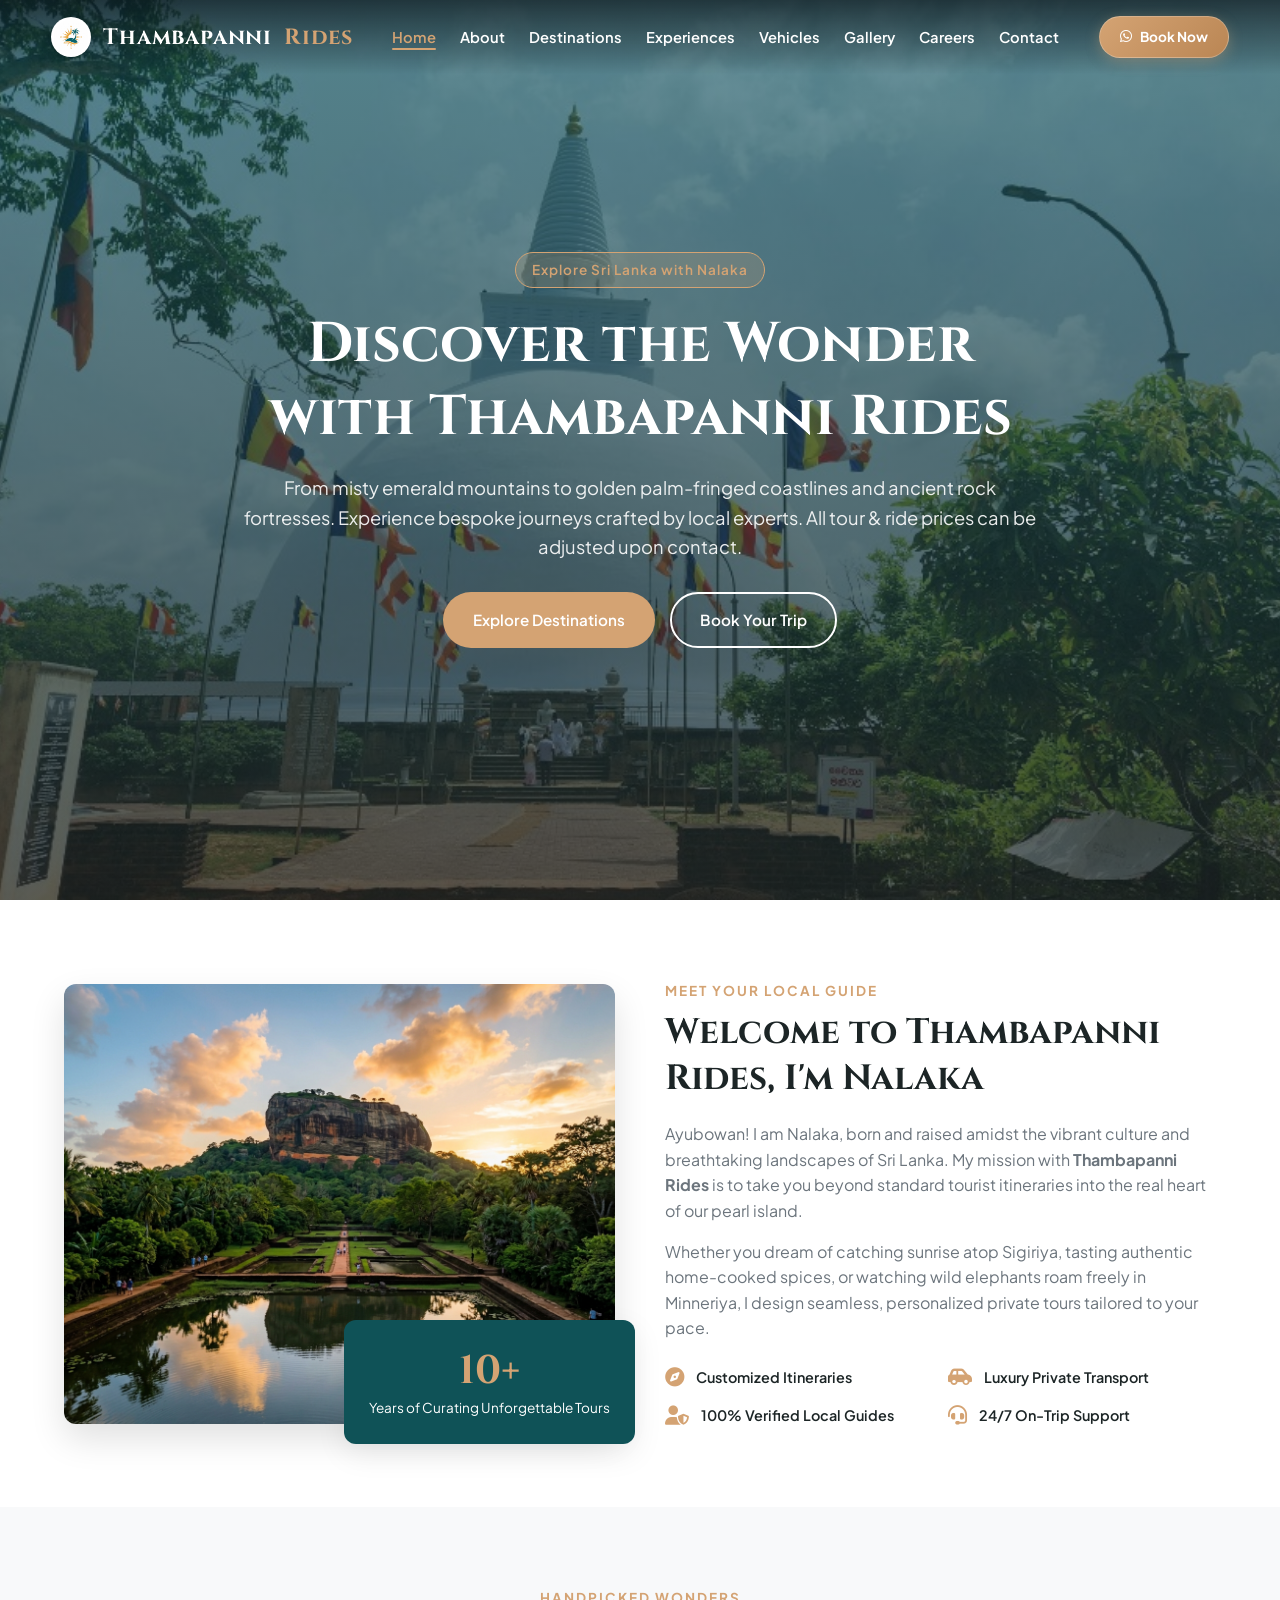
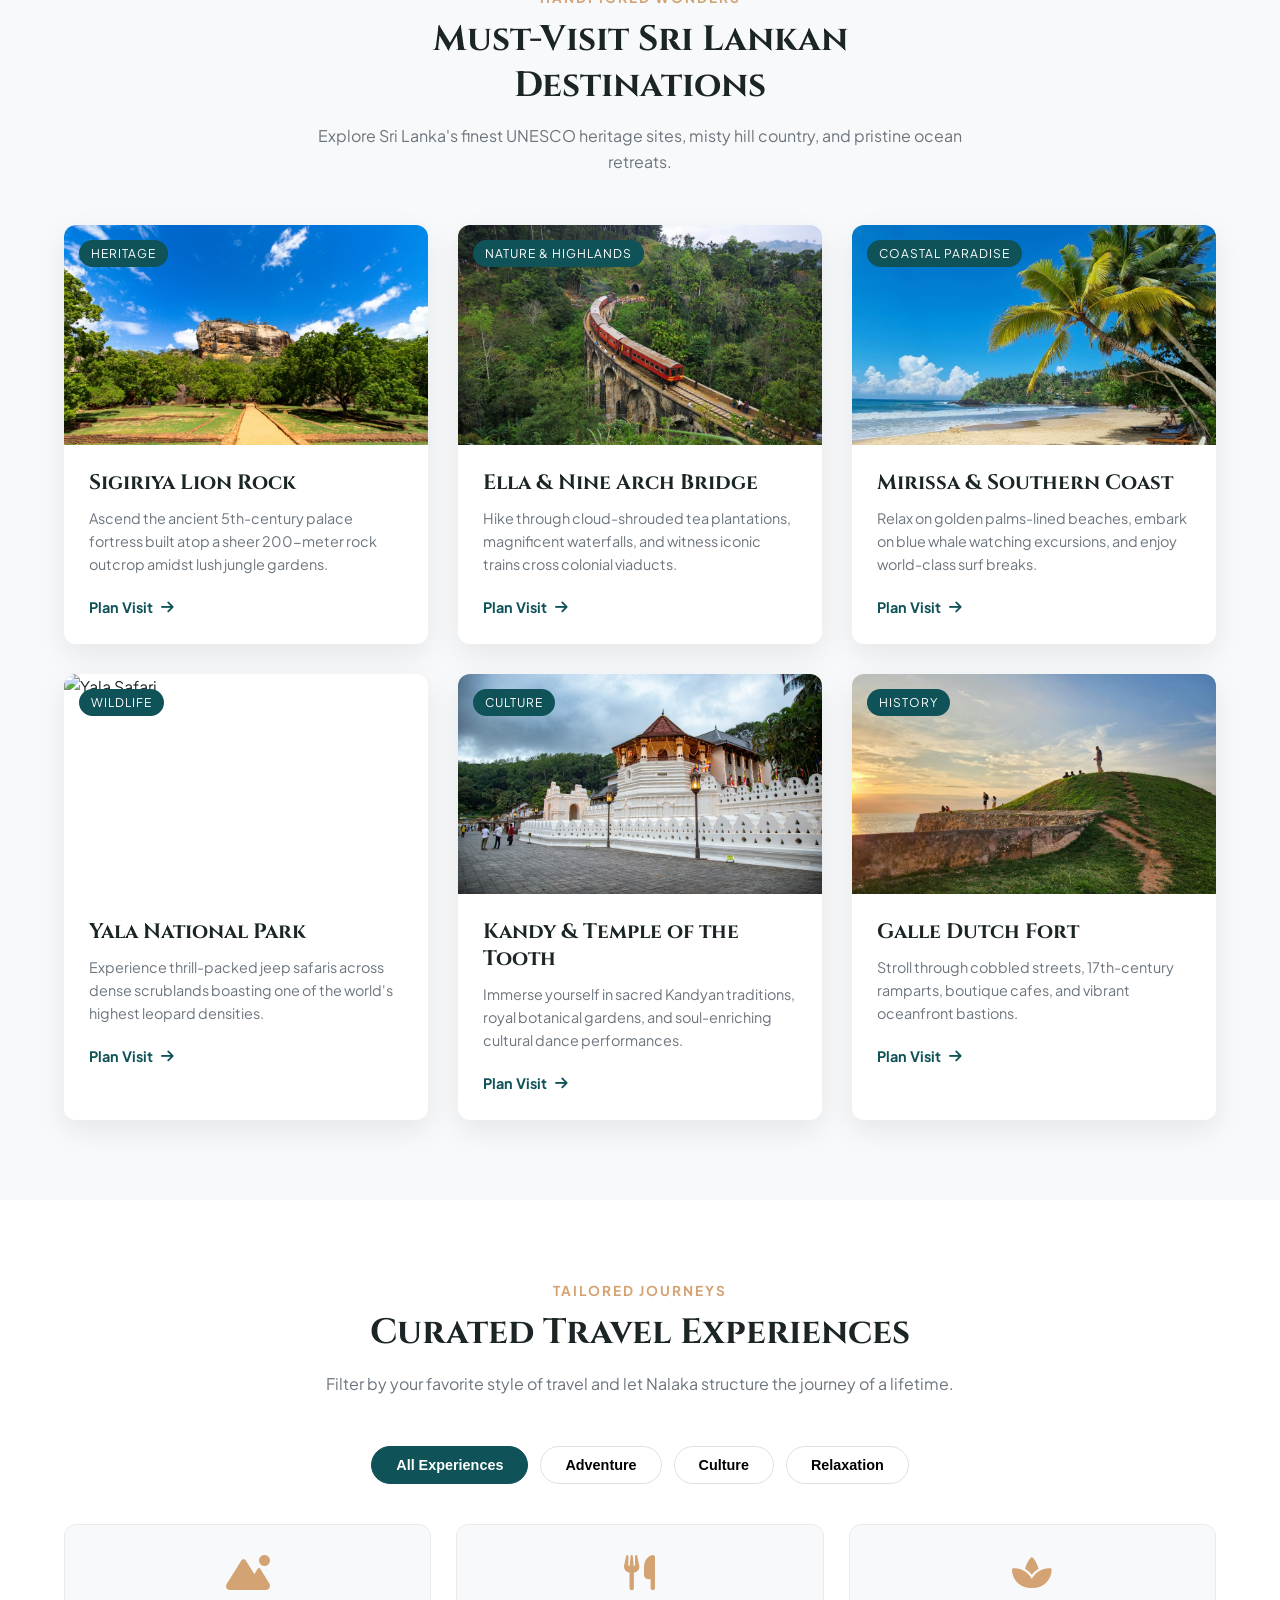
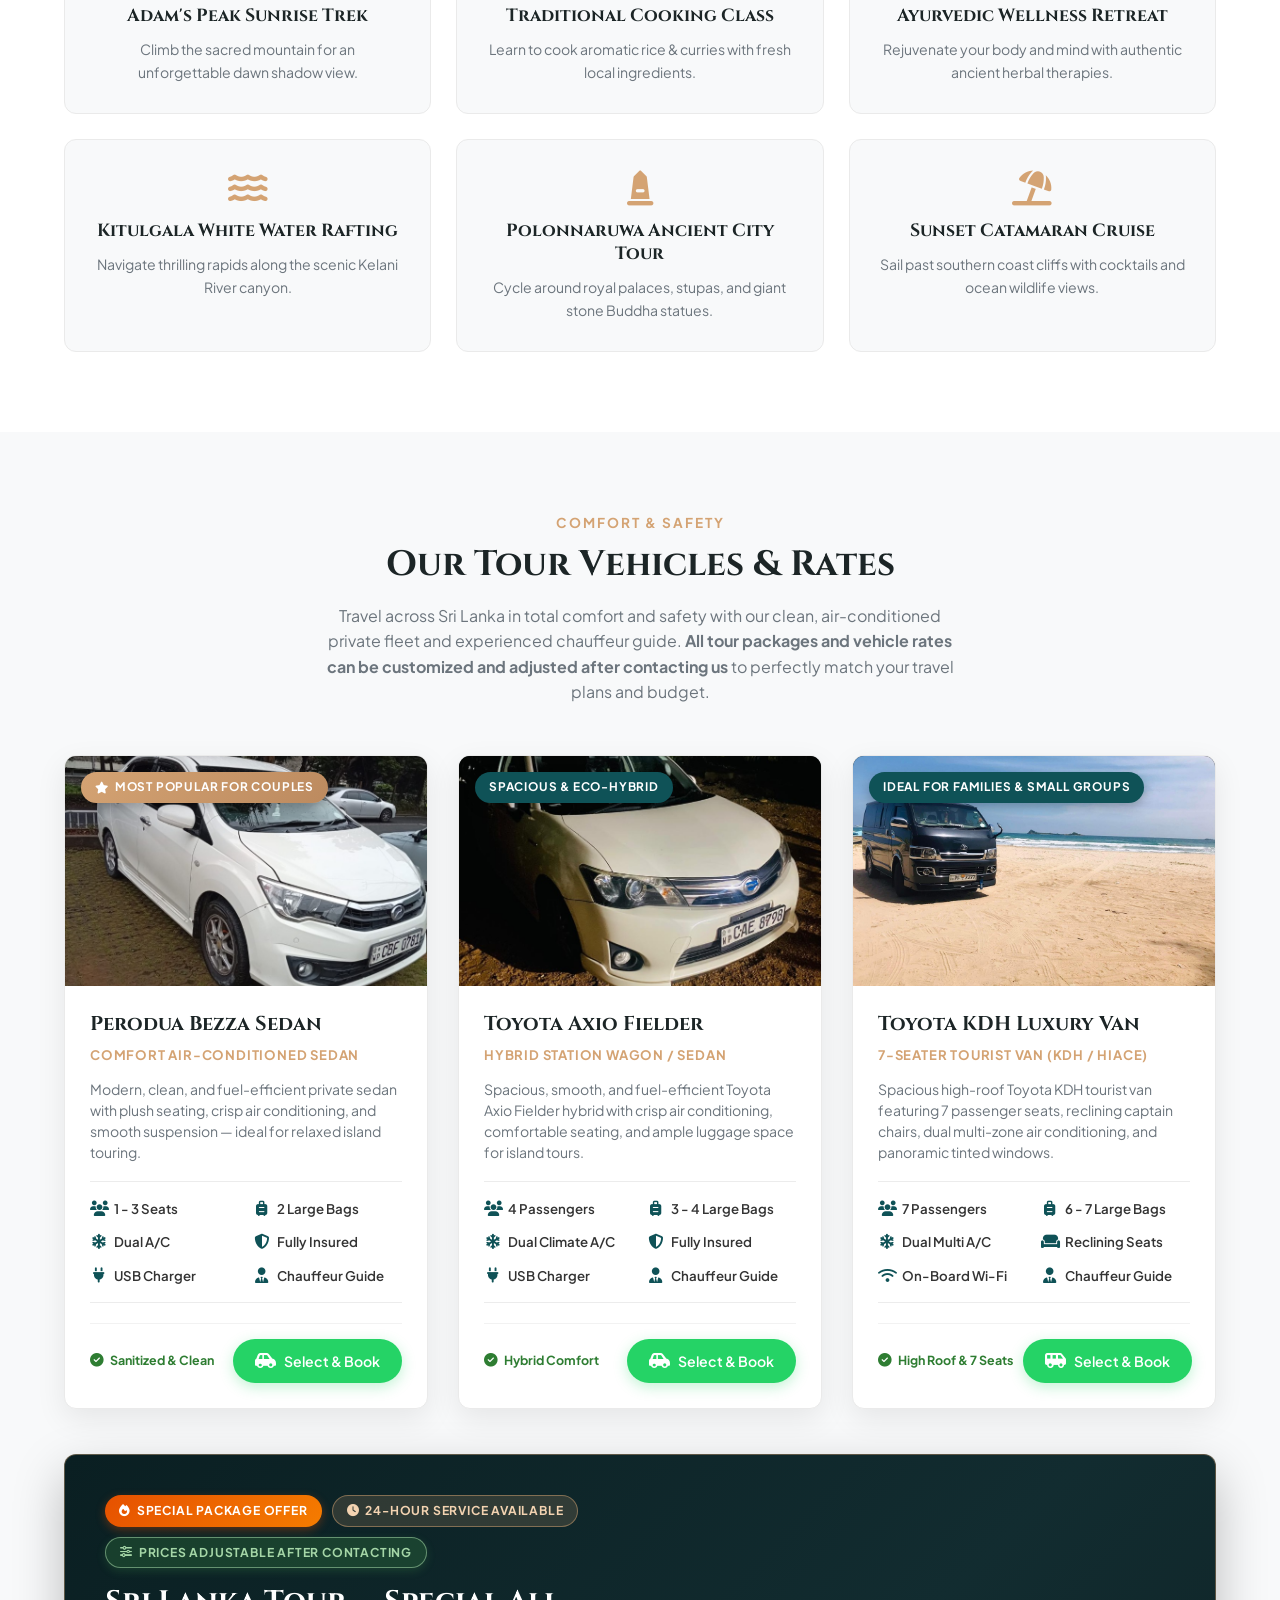
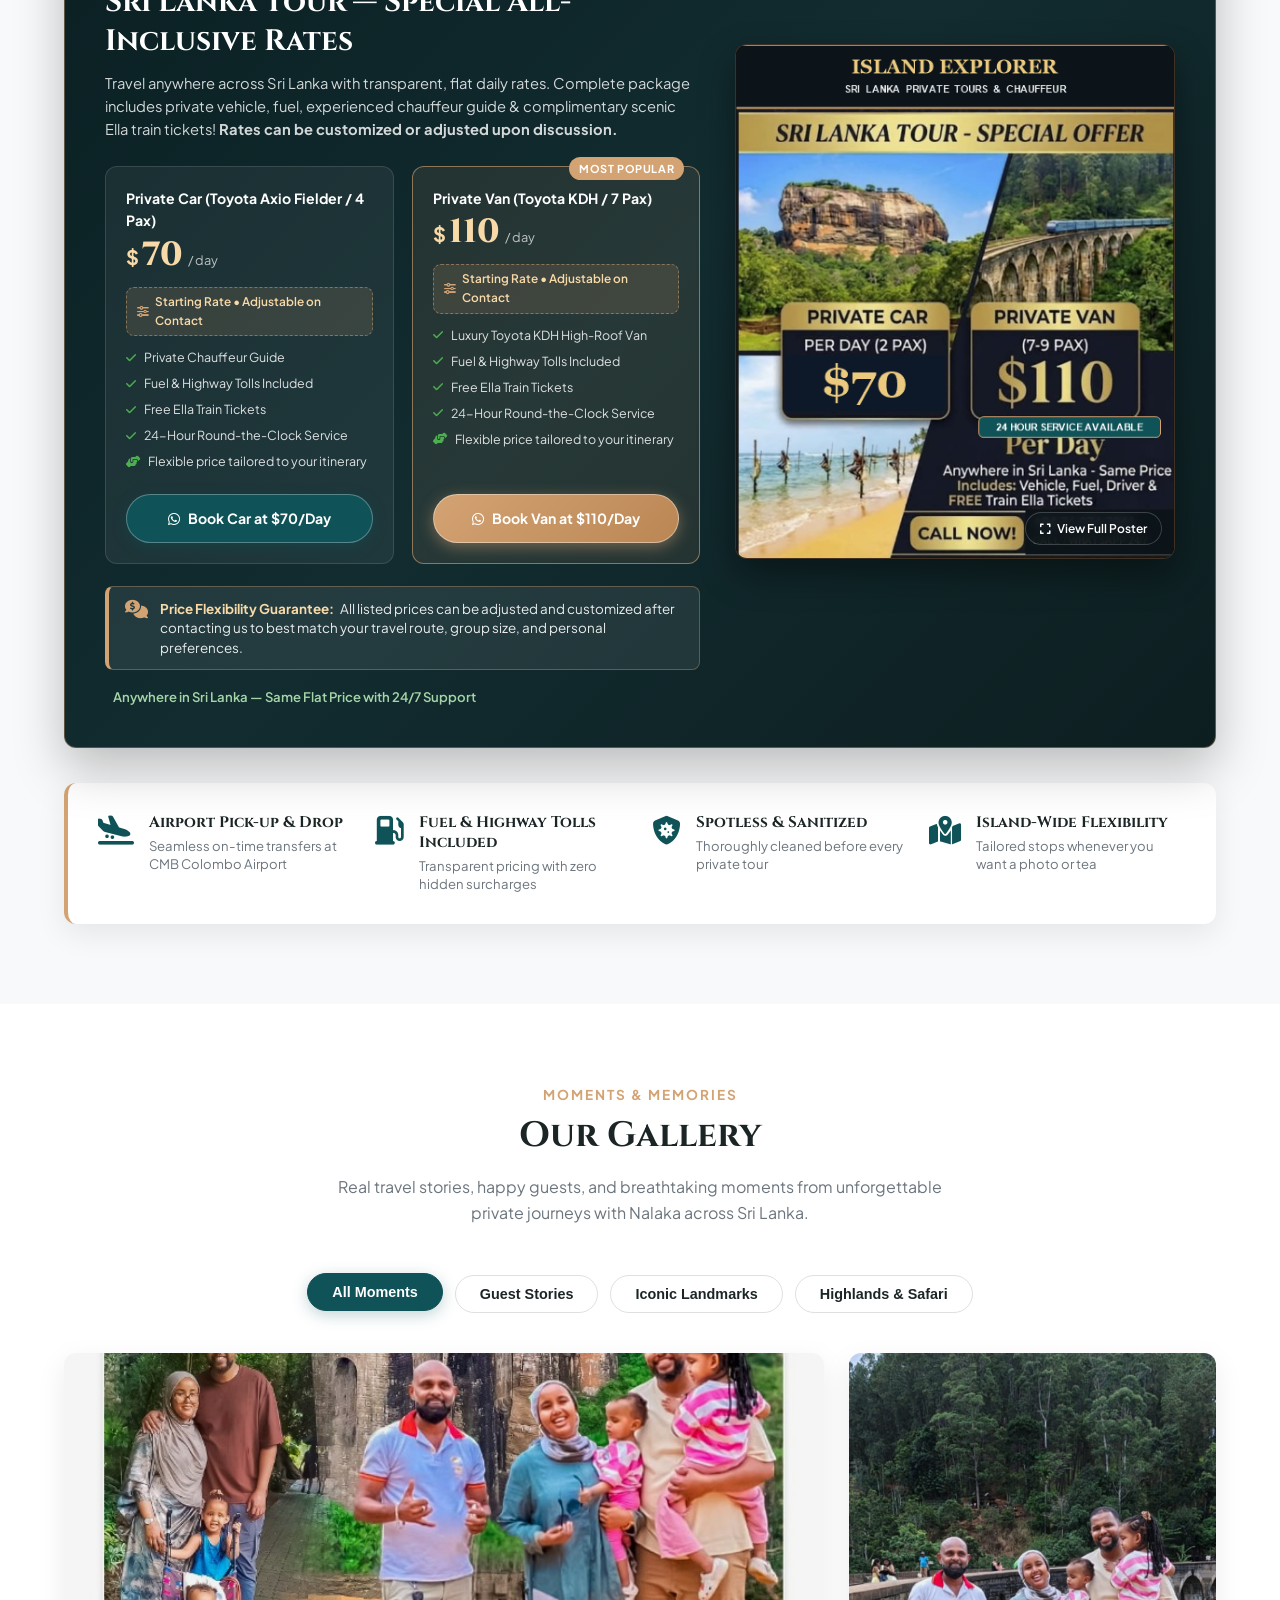
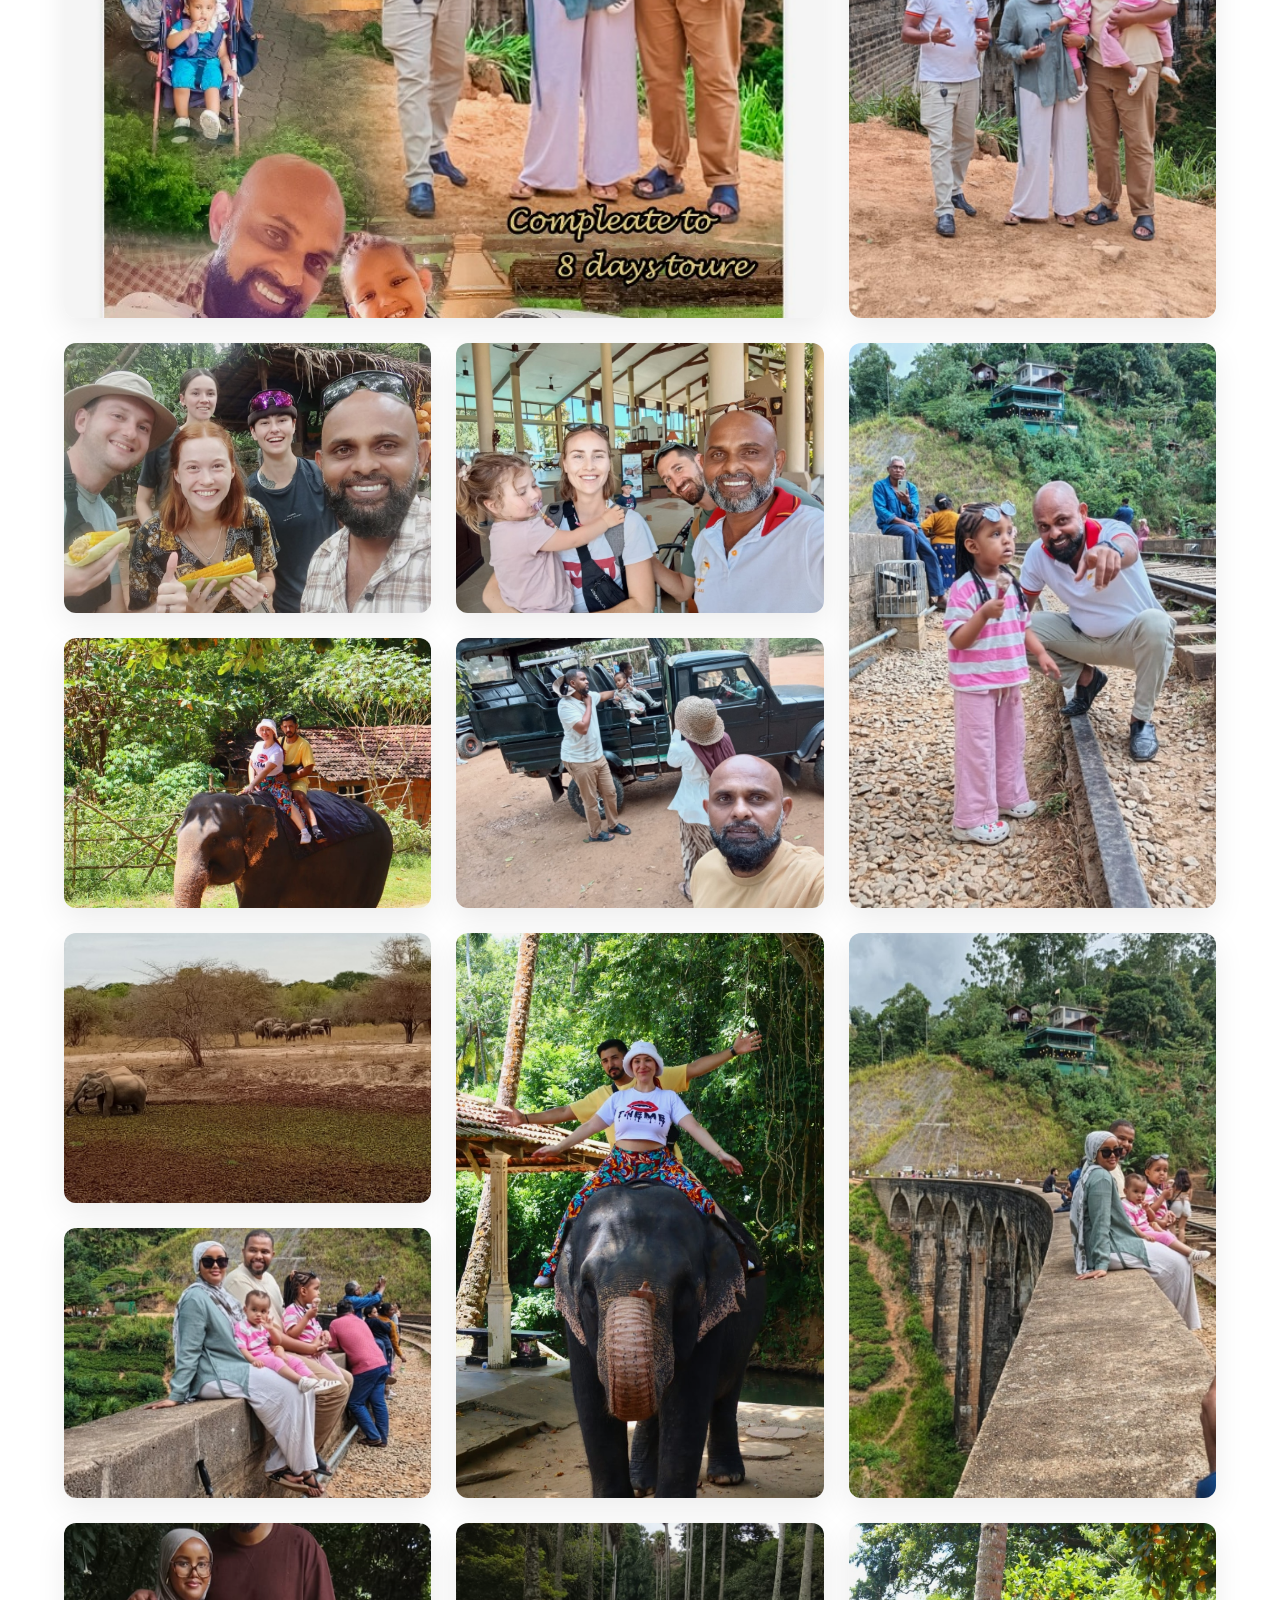
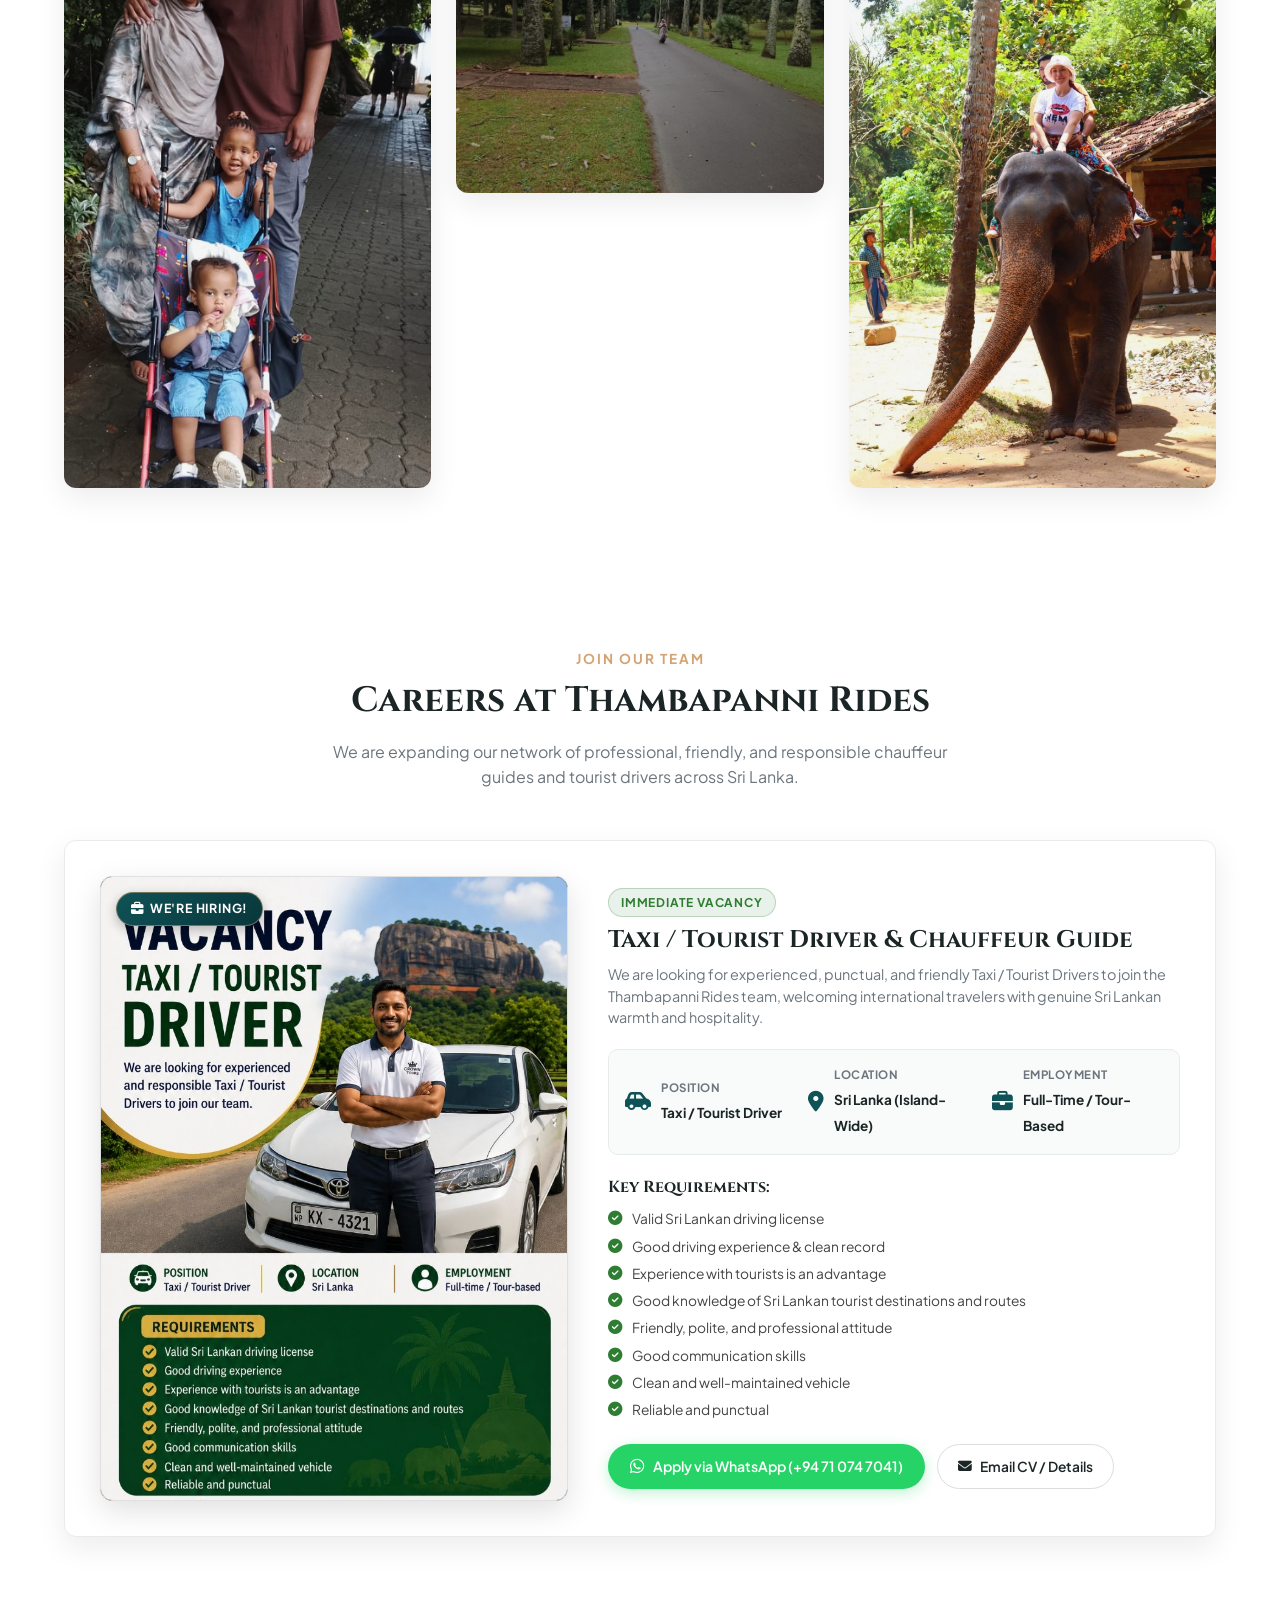
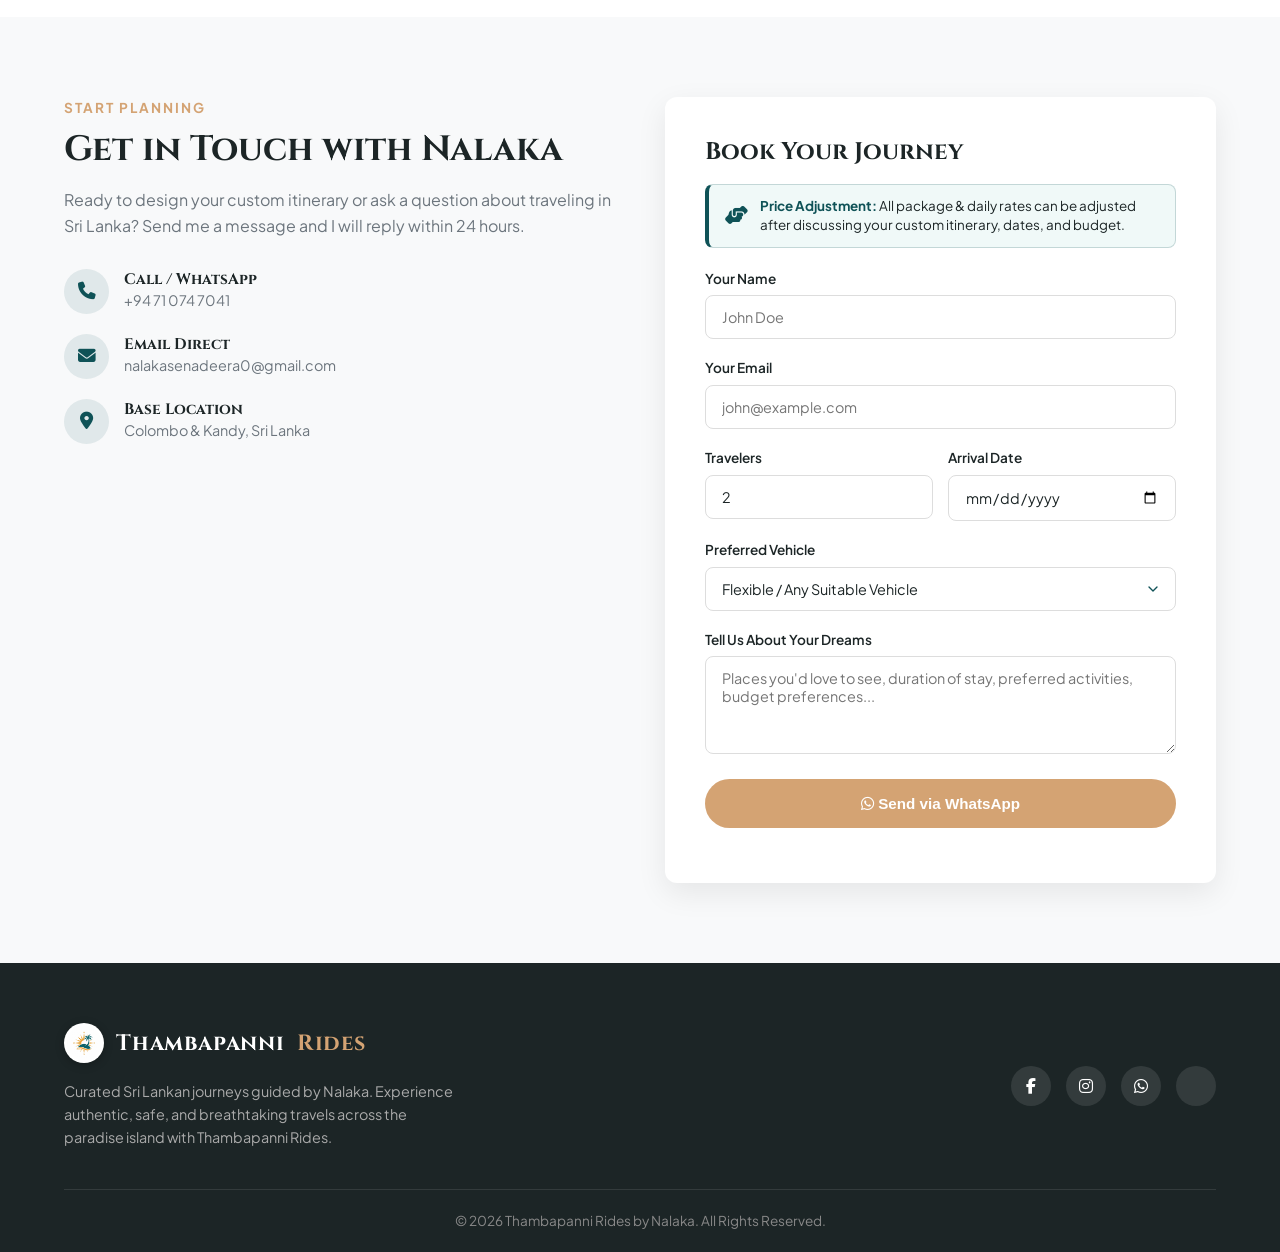
==== index.html @ 665b7dea "Restore complete gallery grid, styles, lightbox, and section structure" ====
<!DOCTYPE html>
<html lang="en">

<head>
    <meta charset="UTF-8">
    <meta name="viewport" content="width=device-width, initial-scale=1.0">
    <title>Thambapanni Rides | Unveil the Wonder of Sri Lanka</title>
    <!-- Google Fonts -->
    <link rel="preconnect" href="https://fonts.googleapis.com">
    <link rel="preconnect" href="https://fonts.gstatic.com" crossorigin>
    <link
        href="https://fonts.googleapis.com/css2?family=Cinzel:wght@500;700&family=Plus+Jakarta+Sans:wght@300;400;600;700&display=swap"
        rel="stylesheet">
    <!-- FontAwesome Icons -->
    <link rel="stylesheet" href="https://cdnjs.cloudflare.com/ajax/libs/font-awesome/6.4.0/css/all.min.css">
    <!-- Custom CSS -->
    <link rel="stylesheet" href="styles.css">
    <!-- Favicon -->
    <link rel="icon" type="image/png" href="images/favicon.png">
    <link rel="apple-touch-icon" href="images/apple-touch-icon.png">
    <meta name="theme-color" content="#0d7377">
</head>

<body>

    <!-- Header / Navigation -->
    <header id="header">
        <nav class="navbar">
            <a href="#home" class="logo">
                <img src="images/logo.png" alt="Thambapanni Rides Logo" class="logo-img">
                Thambapanni <span>Rides</span>
            </a>
            <ul class="nav-links" id="nav-links">
                <li><a href="#home" class="active">Home</a></li>
                <li><a href="#about">About</a></li>
                <li><a href="#destinations">Destinations</a></li>
                <li><a href="#experiences">Experiences</a></li>
                <li><a href="#vehicles">Vehicles</a></li>
                <li><a href="#gallery">Gallery</a></li>
                <li><a href="#careers">Careers</a></li>
                <li><a href="#contact">Contact</a></li>
            </ul>
            <div class="nav-actions">
                <a href="#contact" class="btn-nav-book"><i class="fa-brands fa-whatsapp"></i> Book Now</a>
                <div class="hamburger" id="hamburger" aria-label="Toggle navigation">
                    <i class="fa-solid fa-bars"></i>
                </div>
            </div>
        </nav>
    </header>

    <!-- Hero Section -->
    <section id="home" class="hero">
        <div class="hero-bg active" style="background-image: url('images/hero-1.jpg');"></div>
        <div class="hero-bg" style="background-image: url('images/hero-2.jpg');"></div>
        <div class="hero-bg" style="background-image: url('images/hero-3.jpg');"></div>
        <div class="hero-bg" style="background-image: url('images/hero-4.jpg');"></div>
        <div class="hero-overlay"></div>
        <div class="hero-content">
            <span class="badge">Explore Sri Lanka with Nalaka</span>
            <h1>Discover the Wonder with Thambapanni Rides</h1>
            <p>From misty emerald mountains to golden palm-fringed coastlines and ancient rock fortresses. Experience
                bespoke journeys crafted by local experts. All tour & ride prices can be adjusted upon contact.</p>
            <div class="hero-buttons">
                <a href="#destinations" class="btn btn-primary">Explore Destinations</a>
                <a href="#contact" class="btn btn-outline">Book Your Trip</a>
            </div>
        </div>
    </section>

    <!-- About Nalaka Section -->
    <section id="about" class="section">
        <div class="container about-container">
            <div class="about-image">
                <img src="images/about-sri-lanka.jpg"
                    alt="Sigiriya Ancient Rock Fortress and Royal Water Gardens, Sri Lanka">
                <div class="experience-card">
                    <h3>10+</h3>
                    <p>Years of Curating Unforgettable Tours</p>
                </div>
            </div>
            <div class="about-text">
                <span class="sub-heading">Meet Your Local Guide</span>
                <h2>Welcome to Thambapanni Rides, I'm Nalaka</h2>
                <p>Ayubowan! I am Nalaka, born and raised amidst the vibrant culture and breathtaking landscapes of Sri
                    Lanka. My mission with <strong>Thambapanni Rides</strong> is to take you beyond standard tourist
                    itineraries into the real heart of our pearl island.</p>
                <p>Whether you dream of catching sunrise atop Sigiriya, tasting authentic home-cooked spices, or
                    watching wild elephants roam freely in Minneriya, I design seamless, personalized private tours
                    tailored to your pace.</p>
                <div class="features-grid">
                    <div class="feature-item">
                        <i class="fa-solid fa-compass"></i>
                        <span>Customized Itineraries</span>
                    </div>
                    <div class="feature-item">
                        <i class="fa-solid fa-car-side"></i>
                        <span>Luxury Private Transport</span>
                    </div>
                    <div class="feature-item">
                        <i class="fa-solid fa-user-shield"></i>
                        <span>100% Verified Local Guides</span>
                    </div>
                    <div class="feature-item">
                        <i class="fa-solid fa-headset"></i>
                        <span>24/7 On-Trip Support</span>
                    </div>
                </div>
            </div>
        </div>
    </section>

    <!-- Top Destinations Section -->
    <section id="destinations" class="section bg-light">
        <div class="container">
            <div class="section-title">
                <span class="sub-heading">Handpicked Wonders</span>
                <h2>Must-Visit Sri Lankan Destinations</h2>
                <p>Explore Sri Lanka's finest UNESCO heritage sites, misty hill country, and pristine ocean retreats.
                </p>
            </div>

            <div class="card-grid">
                <!-- Card 1 -->
                <div class="card">
                    <div class="card-img">
                        <img src="images/sigiriya.jpg" alt="Sigiriya Rock Fortress">
                        <span class="card-tag">Heritage</span>
                    </div>
                    <div class="card-content">
                        <h3>Sigiriya Lion Rock</h3>
                        <p>Ascend the ancient 5th-century palace fortress built atop a sheer 200-meter rock outcrop
                            amidst lush jungle gardens.</p>
                        <a href="#contact" class="card-link">Plan Visit <i class="fa-solid fa-arrow-right"></i></a>
                    </div>
                </div>

                <!-- Card 2 -->
                <div class="card">
                    <div class="card-img">
                        <img src="images/nine-arch-bridge.jpg" alt="Ella Nine Arch Bridge">
                        <span class="card-tag">Nature & Highlands</span>
                    </div>
                    <div class="card-content">
                        <h3>Ella & Nine Arch Bridge</h3>
                        <p>Hike through cloud-shrouded tea plantations, magnificent waterfalls, and witness iconic
                            trains cross colonial viaducts.</p>
                        <a href="#contact" class="card-link">Plan Visit <i class="fa-solid fa-arrow-right"></i></a>
                    </div>
                </div>

                <!-- Card 3 -->
                <div class="card">
                    <div class="card-img">
                        <img src="images/mirissa.jpg" alt="Mirissa Beach">
                        <span class="card-tag">Coastal Paradise</span>
                    </div>
                    <div class="card-content">
                        <h3>Mirissa & Southern Coast</h3>
                        <p>Relax on golden palms-lined beaches, embark on blue whale watching excursions, and enjoy
                            world-class surf breaks.</p>
                        <a href="#contact" class="card-link">Plan Visit <i class="fa-solid fa-arrow-right"></i></a>
                    </div>
                </div>

                <!-- Card 4 -->
                <div class="card">
                    <div class="card-img">
                        <img src="https://images.unsplash.com/photo-1516426122078-c23e76319801?auto=format&fit=crop&w=800&q=80"
                            alt="Yala Safari">
                        <span class="card-tag">Wildlife</span>
                    </div>
                    <div class="card-content">
                        <h3>Yala National Park</h3>
                        <p>Experience thrill-packed jeep safaris across dense scrublands boasting one of the world's
                            highest leopard densities.</p>
                        <a href="#contact" class="card-link">Plan Visit <i class="fa-solid fa-arrow-right"></i></a>
                    </div>
                </div>

                <!-- Card 5 -->
                <div class="card">
                    <div class="card-img">
                        <img src="images/kandy-temple.jpg" alt="Kandy Temple of the Tooth">
                        <span class="card-tag">Culture</span>
                    </div>
                    <div class="card-content">
                        <h3>Kandy & Temple of the Tooth</h3>
                        <p>Immerse yourself in sacred Kandyan traditions, royal botanical gardens, and soul-enriching
                            cultural dance performances.</p>
                        <a href="#contact" class="card-link">Plan Visit <i class="fa-solid fa-arrow-right"></i></a>
                    </div>
                </div>

                <!-- Card 6 -->
                <div class="card">
                    <div class="card-img">
                        <img src="images/galle-fort.jpg" alt="Galle Fort">
                        <span class="card-tag">History</span>
                    </div>
                    <div class="card-content">
                        <h3>Galle Dutch Fort</h3>
                        <p>Stroll through cobbled streets, 17th-century ramparts, boutique cafes, and vibrant oceanfront
                            bastions.</p>
                        <a href="#contact" class="card-link">Plan Visit <i class="fa-solid fa-arrow-right"></i></a>
                    </div>
                </div>
            </div>
        </div>
    </section>

    <!-- Interactive Experiences Filter -->
    <section id="experiences" class="section">
        <div class="container">
            <div class="section-title">
                <span class="sub-heading">Tailored Journeys</span>
                <h2>Curated Travel Experiences</h2>
                <p>Filter by your favorite style of travel and let Nalaka structure the journey of a lifetime.</p>
            </div>

            <div class="filter-buttons">
                <button class="filter-btn active" data-filter="all">All Experiences</button>
                <button class="filter-btn" data-filter="adventure">Adventure</button>
                <button class="filter-btn" data-filter="culture">Culture</button>
                <button class="filter-btn" data-filter="relaxation">Relaxation</button>
            </div>

            <div class="filter-grid">
                <div class="filter-card" data-category="adventure">
                    <i class="fa-solid fa-mountain-sun"></i>
                    <h4>Adam's Peak Sunrise Trek</h4>
                    <p>Climb the sacred mountain for an unforgettable dawn shadow view.</p>
                </div>
                <div class="filter-card" data-category="culture">
                    <i class="fa-solid fa-utensils"></i>
                    <h4>Traditional Cooking Class</h4>
                    <p>Learn to cook aromatic rice & curries with fresh local ingredients.</p>
                </div>
                <div class="filter-card" data-category="relaxation">
                    <i class="fa-solid fa-spa"></i>
                    <h4>Ayurvedic Wellness Retreat</h4>
                    <p>Rejuvenate your body and mind with authentic ancient herbal therapies.</p>
                </div>
                <div class="filter-card" data-category="adventure">
                    <i class="fa-solid fa-water"></i>
                    <h4>Kitulgala White Water Rafting</h4>
                    <p>Navigate thrilling rapids along the scenic Kelani River canyon.</p>
                </div>
                <div class="filter-card" data-category="culture">
                    <i class="fa-solid fa-monument"></i>
                    <h4>Polonnaruwa Ancient City Tour</h4>
                    <p>Cycle around royal palaces, stupas, and giant stone Buddha statues.</p>
                </div>
                <div class="filter-card" data-category="relaxation">
                    <i class="fa-solid fa-umbrella-beach"></i>
                    <h4>Sunset Catamaran Cruise</h4>
                    <p>Sail past southern coast cliffs with cocktails and ocean wildlife views.</p>
                </div>
            </div>
        </div>
    </section>

    <!-- Our Vehicles Section -->
    <section id="vehicles" class="section bg-light">
        <div class="container">
            <div class="section-title">
                <span class="sub-heading">Comfort & Safety</span>
                <h2>Our Tour Vehicles & Rates</h2>
                <p>Travel across Sri Lanka in total comfort and safety with our clean, air-conditioned private fleet and experienced chauffeur guide. <strong>All tour packages and vehicle rates can be customized and adjusted after contacting us</strong> to perfectly match your travel plans and budget.</p>
            </div>

            <div class="vehicles-grid">
                <!-- Vehicle 1: Perodua Bezza Sedan (Chauffeur Driven) -->
                <div class="vehicle-card featured-vehicle" id="vehicleCard1">
                    <div class="vehicle-badge"><i class="fa-solid fa-star"></i> Most Popular for Couples</div>
                    <div class="vehicle-img">
                        <img src="images/vehicle-sedan.jpg" alt="Perodua Bezza Comfort Tourist Sedan" style="object-position: center;">
                    </div>
                    <div class="vehicle-content">
                        <div class="vehicle-header">
                            <h3>Perodua Bezza Sedan</h3>
                            <span class="vehicle-category">Comfort Air-Conditioned Sedan</span>
                        </div>
                        <p class="vehicle-desc">Modern, clean, and fuel-efficient private sedan with plush seating, crisp air conditioning, and smooth suspension — ideal for relaxed island touring.</p>

                        <div class="vehicle-specs">
                            <div class="spec-item"><i class="fa-solid fa-users"></i> <span>1 - 3 Seats</span></div>
                            <div class="spec-item"><i class="fa-solid fa-suitcase-rolling"></i> <span>2 Large Bags</span></div>
                            <div class="spec-item"><i class="fa-solid fa-snowflake"></i> <span>Dual A/C</span></div>
                            <div class="spec-item"><i class="fa-solid fa-shield-halved"></i> <span>Fully Insured</span></div>
                            <div class="spec-item"><i class="fa-solid fa-plug"></i> <span>USB Charger</span></div>
                            <div class="spec-item"><i class="fa-solid fa-user-tie"></i> <span>Chauffeur Guide</span></div>
                        </div>

                        <div class="vehicle-footer">
                            <span class="vehicle-note"><i class="fa-solid fa-circle-check"></i> Sanitized & Clean</span>
                            <a href="#contact" class="btn-whatsapp vehicle-select-btn"
                                data-vehicle="Perodua Bezza Sedan (1 - 3 Guests)">
                                <i class="fa-solid fa-car-side"></i> Select & Book
                            </a>
                        </div>
                    </div>
                </div>

                <!-- Vehicle 2: Toyota Axio Fielder (Hybrid Touring Car) -->
                <div class="vehicle-card" id="vehicleCard2">
                    <div class="vehicle-badge">Spacious & Eco-Hybrid</div>
                    <div class="vehicle-img">
                        <img src="images/toyota-axio-fielder.jpg" alt="Toyota Axio Fielder Tourist Car" style="object-position: center 45%;">
                    </div>
                    <div class="vehicle-content">
                        <div class="vehicle-header">
                            <h3>Toyota Axio Fielder</h3>
                            <span class="vehicle-category">Hybrid Station Wagon / Sedan</span>
                        </div>
                        <p class="vehicle-desc">Spacious, smooth, and fuel-efficient Toyota Axio Fielder hybrid with crisp air conditioning, comfortable seating, and ample luggage space for island tours.</p>

                        <div class="vehicle-specs">
                            <div class="spec-item"><i class="fa-solid fa-users"></i> <span>4 Passengers</span></div>
                            <div class="spec-item"><i class="fa-solid fa-suitcase-rolling"></i> <span>3 - 4 Large Bags</span></div>
                            <div class="spec-item"><i class="fa-solid fa-snowflake"></i> <span>Dual Climate A/C</span></div>
                            <div class="spec-item"><i class="fa-solid fa-shield-halved"></i> <span>Fully Insured</span></div>
                            <div class="spec-item"><i class="fa-solid fa-plug"></i> <span>USB Charger</span></div>
                            <div class="spec-item"><i class="fa-solid fa-user-tie"></i> <span>Chauffeur Guide</span></div>
                        </div>

                        <div class="vehicle-footer">
                            <span class="vehicle-note"><i class="fa-solid fa-circle-check"></i> Hybrid Comfort</span>
                            <a href="#contact" class="btn-whatsapp vehicle-select-btn"
                                data-vehicle="Toyota Axio Fielder (1 - 4 Guests)">
                                <i class="fa-solid fa-car-side"></i> Select & Book
                            </a>
                        </div>
                    </div>
                </div>

                <!-- Vehicle 3: Luxury Toyota KDH 7-Seater Van -->
                <div class="vehicle-card" id="vehicleCard3">
                    <div class="vehicle-badge">Ideal for Families & Small Groups</div>
                    <div class="vehicle-img">
                        <img src="images/toyota-kdh-van.jpg" alt="Toyota KDH 7-Seater Luxury Tourist Van" style="object-position: 25% center;">
                    </div>
                    <div class="vehicle-content">
                        <div class="vehicle-header">
                            <h3>Toyota KDH Luxury Van</h3>
                            <span class="vehicle-category">7-Seater Tourist Van (KDH / HiAce)</span>
                        </div>
                        <p class="vehicle-desc">Spacious high-roof Toyota KDH tourist van featuring 7 passenger seats, reclining captain chairs, dual multi-zone air conditioning, and panoramic tinted windows.</p>

                        <div class="vehicle-specs">
                            <div class="spec-item"><i class="fa-solid fa-users"></i> <span>7 Passengers</span></div>
                            <div class="spec-item"><i class="fa-solid fa-suitcase-rolling"></i> <span>6 - 7 Large Bags</span></div>
                            <div class="spec-item"><i class="fa-solid fa-snowflake"></i> <span>Dual Multi A/C</span></div>
                            <div class="spec-item"><i class="fa-solid fa-couch"></i> <span>Reclining Seats</span></div>
                            <div class="spec-item"><i class="fa-solid fa-wifi"></i> <span>On-Board Wi-Fi</span></div>
                            <div class="spec-item"><i class="fa-solid fa-user-tie"></i> <span>Chauffeur Guide</span></div>
                        </div>

                        <div class="vehicle-footer">
                            <span class="vehicle-note"><i class="fa-solid fa-circle-check"></i> High Roof & 7 Seats</span>
                            <a href="#contact" class="btn-whatsapp vehicle-select-btn"
                                data-vehicle="Luxury Toyota KDH Van (4 - 7 Guests)">
                                <i class="fa-solid fa-van-shuttle"></i> Select & Book
                            </a>
                        </div>
                    </div>
                </div>
            </div>

            <!-- Special Tour Offer Banner Card -->
            <div class="special-offer-banner" id="specialOffer">
                <div class="special-offer-content">
                    <div class="offer-badge-wrap">
                        <span class="offer-badge"><i class="fa-solid fa-fire"></i> Special Package Offer</span>
                        <span class="service-badge"><i class="fa-solid fa-clock"></i> 24-Hour Service Available</span>
                        <span class="price-adjustable-badge"><i class="fa-solid fa-sliders"></i> Prices Adjustable After Contacting</span>
                    </div>
                    <h2>Sri Lanka Tour — Special All-Inclusive Rates</h2>
                    <p class="offer-subtitle">Travel anywhere across Sri Lanka with transparent, flat daily rates.
                        Complete package includes private vehicle, fuel, experienced chauffeur guide & complimentary
                        scenic Ella train tickets! <strong>Rates can be customized or adjusted upon discussion.</strong></p>

                    <div class="offer-pricing-cards">
                        <!-- Private Car Card -->
                        <div class="offer-price-card">
                            <div class="offer-car-type">Private Car (Toyota Axio Fielder / 4 Pax)</div>
                            <div class="offer-price">
                                <span class="currency">$</span><span class="amount">70</span><span class="period">/
                                    day</span>
                            </div>
                            <div class="price-adjust-tag"><i class="fa-solid fa-sliders"></i> Starting Rate &bull; Adjustable on Contact</div>
                            <ul class="offer-features">
                                <li><i class="fa-solid fa-check"></i> Private Chauffeur Guide</li>
                                <li><i class="fa-solid fa-check"></i> Fuel & Highway Tolls Included</li>
                                <li><i class="fa-solid fa-check"></i> Free Ella Train Tickets</li>
                                <li><i class="fa-solid fa-check"></i> 24-Hour Round-the-Clock Service</li>
                                <li><i class="fa-solid fa-handshake-angle"></i> Flexible price tailored to your itinerary</li>
                            </ul>
                            <a href="#contact" class="btn btn-primary btn-block vehicle-select-btn"
                                data-vehicle="Toyota Axio Fielder (1 - 4 Guests)">
                                <i class="fa-brands fa-whatsapp"></i> Book Car at $70/Day
                            </a>
                        </div>

                        <!-- Private Van Card -->
                        <div class="offer-price-card featured-offer">
                            <div class="popular-ribbon">Most Popular</div>
                            <div class="offer-car-type">Private Van (Toyota KDH / 7 Pax)</div>
                            <div class="offer-price">
                                <span class="currency">$</span><span class="amount">110</span><span class="period">/
                                    day</span>
                            </div>
                            <div class="price-adjust-tag"><i class="fa-solid fa-sliders"></i> Starting Rate &bull; Adjustable on Contact</div>
                            <ul class="offer-features">
                                <li><i class="fa-solid fa-check"></i> Luxury Toyota KDH High-Roof Van</li>
                                <li><i class="fa-solid fa-check"></i> Fuel & Highway Tolls Included</li>
                                <li><i class="fa-solid fa-check"></i> Free Ella Train Tickets</li>
                                <li><i class="fa-solid fa-check"></i> 24-Hour Round-the-Clock Service</li>
                                <li><i class="fa-solid fa-handshake-angle"></i> Flexible price tailored to your itinerary</li>
                            </ul>
                            <a href="#contact" class="btn btn-accent btn-block vehicle-select-btn"
                                data-vehicle="Luxury Toyota KDH Van (4 - 7 Guests)">
                                <i class="fa-brands fa-whatsapp"></i> Book Van at $110/Day
                            </a>
                        </div>
                    </div>

                    <div class="price-adjustment-notice">
                        <i class="fa-solid fa-comments-dollar"></i>
                        <span><strong>Price Flexibility Guarantee:</strong> All listed prices can be adjusted and customized after contacting us to best match your travel route, group size, and personal preferences.</span>
                    </div>

                    <div class="offer-footer-note">
                        <i class="fa-solid fa-shield-check"></i> <span>Anywhere in Sri Lanka — Same Flat Price with 24/7
                            Support</span>
                    </div>
                </div>

                <div class="special-offer-poster">
                    <img src="images/special-offer.png"
                        alt="Sri Lanka Tour Special Offer ($70 Car / $110 Van / 24-Hour Service - Thambapanni Rides)" loading="lazy">
                    <a href="images/special-offer.png" target="_blank" class="view-poster-btn"><i
                            class="fa-solid fa-expand"></i> View Full Poster</a>
                </div>
            </div>

            <!-- Fleet Highlights Bar -->
            <div class="fleet-features-bar">
                <div class="fleet-feature">
                    <i class="fa-solid fa-plane-arrival"></i>
                    <div>
                        <h4>Airport Pick-up & Drop</h4>
                        <p>Seamless on-time transfers at CMB Colombo Airport</p>
                    </div>
                </div>
                <div class="fleet-feature">
                    <i class="fa-solid fa-gas-pump"></i>
                    <div>
                        <h4>Fuel & Highway Tolls Included</h4>
                        <p>Transparent pricing with zero hidden surcharges</p>
                    </div>
                </div>
                <div class="fleet-feature">
                    <i class="fa-solid fa-shield-virus"></i>
                    <div>
                        <h4>Spotless & Sanitized</h4>
                        <p>Thoroughly cleaned before every private tour</p>
                    </div>
                </div>
                <div class="fleet-feature">
                    <i class="fa-solid fa-map-location-dot"></i>
                    <div>
                        <h4>Island-Wide Flexibility</h4>
                        <p>Tailored stops whenever you want a photo or tea</p>
                    </div>
                </div>
            </div>
        </div>
    </section>

    <!-- Our Gallery Section -->
    <section id="gallery" class="section">
        <div class="container">
            <div class="section-title">
                <span class="sub-heading">Moments & Memories</span>
                <h2>Our Gallery</h2>
                <p>Real travel stories, happy guests, and breathtaking moments from unforgettable private journeys with
                    Nalaka across Sri Lanka.</p>
            </div>

            <!-- Gallery Filter Buttons -->
            <div class="gallery-filters">
                <button class="gallery-filter-btn active" data-gallery-filter="all">All Moments</button>
                <button class="gallery-filter-btn" data-gallery-filter="guests">Guest Stories</button>
                <button class="gallery-filter-btn" data-gallery-filter="landmarks">Iconic Landmarks</button>
                <button class="gallery-filter-btn" data-gallery-filter="scenery">Highlands & Safari</button>
            </div>

            <!-- Gallery Grid -->
            <div class="gallery-grid">
                <!-- Featured Guest Tour Card (User Uploaded Tour Image) -->
                <div class="gallery-item featured" data-category="guests landmarks"
                    data-title="8-Day Sri Lanka Tour with Nalaka" data-tag="Featured Guest Story"
                    data-desc="A wonderful 8-day private journey through Sri Lanka with Nalaka — featuring Demodara Nine Arch Bridge, ancient cultural monuments, scenic mountain drives, and warm hospitality.">
                    <div class="gallery-img-wrapper">
                        <img src="images/gallery-guest-tour.jpg" alt="8-Day Sri Lanka Tour with Nalaka" loading="lazy">
                        <div class="gallery-overlay">
                            <span class="gallery-tag featured-badge"><i class="fa-solid fa-star"></i> Featured Tour
                                Memory</span>
                            <div class="gallery-info">
                                <h3>8-Day Island Tour Adventure</h3>
                                <p>Unforgettable moments with lovely guests at the Nine Arch Bridge, Ella & ancient
                                    wonders.</p>
                            </div>
                            <button class="gallery-zoom-btn" aria-label="View larger image"><i
                                    class="fa-solid fa-expand"></i></button>
                        </div>
                    </div>
                </div>

                <!-- Gallery Item: Guest Family at Nine Arch Bridge (New Upload) -->
                <div class="gallery-item tall" data-category="guests landmarks"
                    data-title="Demodara Nine Arch Bridge Family Moment" data-tag="Guest Story"
                    data-desc="Cherished family memories captured with Nalaka at the world-famous Demodara Nine Arch viaduct in Ella surrounded by emerald hills.">
                    <div class="gallery-img-wrapper">
                        <img src="images/guest-nine-arch-bridge.png" alt="Guest Family at Nine Arch Bridge Ella"
                            loading="lazy">
                        <div class="gallery-overlay">
                            <span class="gallery-tag"><i class="fa-solid fa-heart"></i> Family Moment</span>
                            <div class="gallery-info">
                                <h3>Nine Arch Bridge Family Memories</h3>
                                <p>Smiles and heartwarming travel stories in front of Ella's iconic 1921 railway
                                    viaduct.</p>
                            </div>
                            <button class="gallery-zoom-btn" aria-label="View larger image"><i
                                    class="fa-solid fa-expand"></i></button>
                        </div>
                    </div>
                </div>

                <!-- Gallery Item: Village Tour & Sweet Corn (New Upload) -->
                <div class="gallery-item" data-category="guests"
                    data-title="Authentic Village Life & Sweet Corn Tasting" data-tag="Village Tour"
                    data-desc="Experiencing authentic village hospitality, scenic forest tracks, and sweet freshly boiled local corn with delighted travelers.">
                    <div class="gallery-img-wrapper">
                        <img src="images/guest-village-corn.jpg" alt="Village Tour and Sweet Corn Tasting with Nalaka"
                            loading="lazy">
                        <div class="gallery-overlay">
                            <span class="gallery-tag">Local Experience</span>
                            <div class="gallery-info">
                                <h3>Village Life & Local Flavours</h3>
                                <p>Tasting warm local sweet corn and experiencing genuine Sri Lankan rural life.</p>
                            </div>
                            <button class="gallery-zoom-btn" aria-label="View larger image"><i
                                    class="fa-solid fa-expand"></i></button>
                        </div>
                    </div>
                </div>

                <!-- Gallery Item: Warm Resort Welcome & Family Tour (New Upload) -->
                <div class="gallery-item" data-category="guests" data-title="Warm Resort Welcome & Family Tour"
                    data-tag="Family Holiday"
                    data-desc="Welcoming wonderful families for comfortable private tours across Sri Lanka with dedicated child-friendly guidance and premium transport.">
                    <div class="gallery-img-wrapper">
                        <img src="images/guest-family-resort.jpg" alt="Resort Welcome and Family Tour with Nalaka"
                            loading="lazy">
                        <div class="gallery-overlay">
                            <span class="gallery-tag">Warm Welcome</span>
                            <div class="gallery-info">
                                <h3>Family Resort Greetings</h3>
                                <p>Welcoming lovely families for tailor-made, relaxed private island journeys.</p>
                            </div>
                            <button class="gallery-zoom-btn" aria-label="View larger image"><i
                                    class="fa-solid fa-expand"></i></button>
                        </div>
                    </div>
                </div>

                <!-- Gallery Item: Ella Mountain Railway Track (New Upload) -->
                <div class="gallery-item tall" data-category="guests scenery"
                    data-title="Scenic Ella Mountain Railway Walks" data-tag="Highlands Adventure"
                    data-desc="Exploring Ella's world-famous misty railway lines and lush green highland landscapes with young adventurers.">
                    <div class="gallery-img-wrapper">
                        <img src="images/guest-ella-railway.jpg" alt="Scenic Ella Railway Walks with Nalaka"
                            loading="lazy">
                        <div class="gallery-overlay">
                            <span class="gallery-tag">Hill Country</span>
                            <div class="gallery-info">
                                <h3>Ella Scenic Railway Trails</h3>
                                <p>Walking the iconic mountain railway line with breathtaking highland mountain views.
                                </p>
                            </div>
                            <button class="gallery-zoom-btn" aria-label="View larger image"><i
                                    class="fa-solid fa-expand"></i></button>
                        </div>
                    </div>
                </div>

                <!-- Gallery Item: Elephant Safari Adventure (New Upload) -->
                <div class="gallery-item" data-category="guests scenery"
                    data-title="Tropical Wildlife & Elephant Adventure" data-tag="Wildlife Safari"
                    data-desc="Incredible encounters with majestic Asian elephants on private nature excursions and guided wildlife trails in Sri Lanka.">
                    <div class="gallery-img-wrapper">
                        <img src="images/guest-elephant-safari.jpg" alt="Elephant Safari Adventure in Sri Lanka"
                            loading="lazy">
                        <div class="gallery-overlay">
                            <span class="gallery-tag">Wildlife</span>
                            <div class="gallery-info">
                                <h3>Elephant Safari Experience</h3>
                                <p>Memorable gentle giant encounters on lush tropical jungle trails.</p>
                            </div>
                            <button class="gallery-zoom-btn" aria-label="View larger image"><i
                                    class="fa-solid fa-expand"></i></button>
                        </div>
                    </div>
                </div>


                <!-- Gallery Item: 4x4 Safari Jeep Expedition (New Upload) -->
                <div class="gallery-item" data-category="guests scenery" data-title="4x4 Safari Jeep Expedition"
                    data-tag="Wildlife Safari"
                    data-desc="Exciting private 4x4 jeep safari adventures exploring Sri Lanka's renowned national parks and wildlife habitats with Nalaka.">
                    <div class="gallery-img-wrapper">
                        <img src="images/guest-safari-jeep.jpg" alt="4x4 Safari Jeep Tour with Nalaka" loading="lazy">
                        <div class="gallery-overlay">
                            <span class="gallery-tag">Jeep Safari</span>
                            <div class="gallery-info">
                                <h3>4x4 Safari Jeep Adventure</h3>
                                <p>Heading into the wilderness on private wildlife jeep safaris with happy travelers.
                                </p>
                            </div>
                            <button class="gallery-zoom-btn" aria-label="View larger image"><i
                                    class="fa-solid fa-expand"></i></button>
                        </div>
                    </div>
                </div>

                <!-- Gallery Item: Wild Elephant Gathering (New Upload) -->
                <div class="gallery-item" data-category="guests scenery" data-title="Wild Elephant Gathering Safari"
                    data-tag="Nature & Wildlife"
                    data-desc="Witnessing wild Asian elephant herds roaming freely across lush lake shores and open grasslands in Minneriya and Kaudulla national parks.">
                    <div class="gallery-img-wrapper">
                        <img src="images/guest-wild-elephants.jpg"
                            alt="Wild Elephant Gathering in Sri Lanka National Park" loading="lazy">
                        <div class="gallery-overlay">
                            <span class="gallery-tag">Wild Safari</span>
                            <div class="gallery-info">
                                <h3>Wild Elephant Gathering</h3>
                                <p>Watching majestic wild elephant herds in their natural sanctuary habitat.</p>
                            </div>
                            <button class="gallery-zoom-btn" aria-label="View larger image"><i
                                    class="fa-solid fa-expand"></i></button>
                        </div>
                    </div>
                </div>

                <!-- Gallery Item: Joyful Elephant Interaction (New Upload) -->
                <div class="gallery-item tall" data-category="guests scenery"
                    data-title="Joyful Elephant Riding & Interaction" data-tag="Guest Story"
                    data-desc="Pure joy and unforgettable smiles during private elephant encounters and sanctuary visits in tropical Sri Lanka.">
                    <div class="gallery-img-wrapper">
                        <img src="images/guest-elephant-joy.jpg" alt="Joyful Elephant Riding Experience in Sri Lanka"
                            loading="lazy">
                        <div class="gallery-overlay">
                            <span class="gallery-tag"><i class="fa-solid fa-smile"></i> Island Joy</span>
                            <div class="gallery-info">
                                <h3>Elephant Adventure Memories</h3>
                                <p>Unforgettable guest smiles and hands-on gentle giant encounters in paradise.</p>
                            </div>
                            <button class="gallery-zoom-btn" aria-label="View larger image"><i
                                    class="fa-solid fa-expand"></i></button>
                        </div>
                    </div>
                </div>

                <!-- Gallery Item: Family Portrait at Demodara Viaduct -->
                <div class="gallery-item tall" data-category="guests landmarks"
                    data-title="Ella Nine Arch Viaduct Family View" data-tag="Highland Landmark"
                    data-desc="Heartwarming family portrait overlooking the iconic 9-arch stone viaduct in the misty hills of Ella with Nalaka.">
                    <div class="gallery-img-wrapper">
                        <img src="images/guest-nine-arch-viaduct.jpg" alt="Family on Demodara Nine Arch Bridge Viaduct Ella"
                            loading="lazy">
                        <div class="gallery-overlay">
                            <span class="gallery-tag"><i class="fa-solid fa-camera"></i> Iconic Bridge</span>
                            <div class="gallery-info">
                                <h3>Nine Arch Viaduct Memories</h3>
                                <p>Panoramic family moments above Ella's world-famous architectural wonder.</p>
                            </div>
                            <button class="gallery-zoom-btn" aria-label="View larger image"><i
                                    class="fa-solid fa-expand"></i></button>
                        </div>
                    </div>
                </div>

                <!-- Gallery Item: Family on Scenic Rail Line -->
                <div class="gallery-item" data-category="guests landmarks scenery"
                    data-title="Ella Scenic Rail Trail & Mountain Scenery" data-tag="Family Tour"
                    data-desc="Relaxing along the historic railway track surrounded by lush tea hills, fresh highland air, and family smiles.">
                    <div class="gallery-img-wrapper">
                        <img src="images/guest-nine-arch-family.jpg" alt="Family Relaxing on Ella Railway Hillside"
                            loading="lazy">
                        <div class="gallery-overlay">
                            <span class="gallery-tag"><i class="fa-solid fa-heart"></i> Mountain Moments</span>
                            <div class="gallery-info">
                                <h3>Ella Railway Walk & Family Joy</h3>
                                <p>Cherished family travel moments on Ella's scenic mountain railway pass.</p>
                            </div>
                            <button class="gallery-zoom-btn" aria-label="View larger image"><i
                                    class="fa-solid fa-expand"></i></button>
                        </div>
                    </div>
                </div>

                <!-- Gallery Item: Royal Botanical Gardens Family Walk -->
                <div class="gallery-item tall" data-category="guests landmarks"
                    data-title="Royal Botanical Gardens Family Stroll" data-tag="Family Holiday"
                    data-desc="Peaceful family exploration through the world-famous Peradeniya Royal Botanical Gardens in Kandy with baby stroller comfort.">
                    <div class="gallery-img-wrapper">
                        <img src="images/guest-botanical-family.png" alt="Family Strolling at Peradeniya Botanical Gardens Kandy"
                            loading="lazy">
                        <div class="gallery-overlay">
                            <span class="gallery-tag"><i class="fa-solid fa-tree"></i> Botanical Gardens</span>
                            <div class="gallery-info">
                                <h3>Peradeniya Family Stroll</h3>
                                <p>Delightful family walks through Kandy's historic lush royal flora gardens.</p>
                            </div>
                            <button class="gallery-zoom-btn" aria-label="View larger image"><i
                                    class="fa-solid fa-expand"></i></button>
                        </div>
                    </div>
                </div>

                <!-- Gallery Item: Peradeniya Royal Palm Avenue -->
                <div class="gallery-item" data-category="landmarks scenery"
                    data-title="Royal Palm Avenue at Peradeniya" data-tag="Iconic Landmark"
                    data-desc="Strolling down the majestic, towering royal palm tree avenue in Kandy's historic 147-acre royal botanical gardens.">
                    <div class="gallery-img-wrapper">
                        <img src="images/guest-botanical-gardens.jpg" alt="Royal Palm Avenue in Peradeniya Botanical Gardens Kandy"
                            loading="lazy">
                        <div class="gallery-overlay">
                            <span class="gallery-tag">Royal Palms</span>
                            <div class="gallery-info">
                                <h3>Royal Palm Tree Avenue</h3>
                                <p>The breathtaking symmetrical palm walkway of Kandy's Royal Botanic Gardens.</p>
                            </div>
                            <button class="gallery-zoom-btn" aria-label="View larger image"><i
                                    class="fa-solid fa-expand"></i></button>
                        </div>
                    </div>
                </div>

                <!-- Gallery Item: Gentle Giant Safari Experience -->
                <div class="gallery-item tall" data-category="guests scenery"
                    data-title="Sri Lanka Elephant Safari & Gentle Giant Ride" data-tag="Wildlife Safari"
                    data-desc="Thrilling guided elephant interaction and safari ride amidst Sri Lanka's lush tropical landscapes and natural sanctuaries.">
                    <div class="gallery-img-wrapper">
                        <img src="images/guest-elephant-ride.jpg" alt="Tourists Elephant Ride Experience in Sri Lanka"
                            loading="lazy">
                        <div class="gallery-overlay">
                            <span class="gallery-tag"><i class="fa-solid fa-paw"></i> Gentle Giant</span>
                            <div class="gallery-info">
                                <h3>Elephant Safari Experience</h3>
                                <p>Unforgettable encounters and guided rides with majestic Sri Lankan gentle giants.</p>
                            </div>
                            <button class="gallery-zoom-btn" aria-label="View larger image"><i
                                    class="fa-solid fa-expand"></i></button>
                        </div>
                    </div>
                </div>
            </div>
        </div>
    </section>

    <!-- Careers / Join Our Team Section -->
    <section id="careers" class="section">
        <div class="container">
            <div class="section-title">
                <span class="sub-heading">Join Our Team</span>
                <h2>Careers at Thambapanni Rides</h2>
                <p>We are expanding our network of professional, friendly, and responsible chauffeur guides and tourist
                    drivers across Sri Lanka.</p>
            </div>

            <div class="careers-container">
                <div class="career-poster-wrap">
                    <img src="images/career-driver-vacancy.jpg"
                        alt="Taxi and Tourist Driver Job Vacancy at Thambapanni Rides" loading="lazy">
                    <div class="career-badge"><i class="fa-solid fa-briefcase"></i> We're Hiring!</div>
                </div>

                <div class="career-details">
                    <div class="career-header">
                        <span class="job-status">Immediate Vacancy</span>
                        <h3>Taxi / Tourist Driver & Chauffeur Guide</h3>
                        <p class="job-intro">We are looking for experienced, punctual, and friendly Taxi / Tourist
                            Drivers to join the Thambapanni Rides team, welcoming international travelers with genuine Sri
                            Lankan warmth and hospitality.</p>
                    </div>

                    <div class="job-meta-grid">
                        <div class="job-meta-item">
                            <i class="fa-solid fa-car-side"></i>
                            <div>
                                <h5>Position</h5>
                                <span>Taxi / Tourist Driver</span>
                            </div>
                        </div>
                        <div class="job-meta-item">
                            <i class="fa-solid fa-location-dot"></i>
                            <div>
                                <h5>Location</h5>
                                <span>Sri Lanka (Island-Wide)</span>
                            </div>
                        </div>
                        <div class="job-meta-item">
                            <i class="fa-solid fa-briefcase"></i>
                            <div>
                                <h5>Employment</h5>
                                <span>Full-Time / Tour-Based</span>
                            </div>
                        </div>
                    </div>

                    <div class="job-requirements">
                        <h4>Key Requirements:</h4>
                        <ul class="requirements-list">
                            <li><i class="fa-solid fa-circle-check"></i> Valid Sri Lankan driving license</li>
                            <li><i class="fa-solid fa-circle-check"></i> Good driving experience & clean record</li>
                            <li><i class="fa-solid fa-circle-check"></i> Experience with tourists is an advantage</li>
                            <li><i class="fa-solid fa-circle-check"></i> Good knowledge of Sri Lankan tourist
                                destinations and routes</li>
                            <li><i class="fa-solid fa-circle-check"></i> Friendly, polite, and professional attitude
                            </li>
                            <li><i class="fa-solid fa-circle-check"></i> Good communication skills</li>
                            <li><i class="fa-solid fa-circle-check"></i> Clean and well-maintained vehicle</li>
                            <li><i class="fa-solid fa-circle-check"></i> Reliable and punctual</li>
                        </ul>
                    </div>

                    <div class="career-cta">
                        <a href="https://wa.me/94710747041?text=Hello%20Nalaka%2C%20I%20am%20interested%20in%20applying%20for%20the%20*Taxi%20%2F%20Tourist%20Driver*%20vacancy%20at%20Thambapanni%20Rides.%20Here%20are%20my%20details%3A"
                            target="_blank" rel="noopener noreferrer" class="btn-whatsapp">
                            <i class="fa-brands fa-whatsapp"></i> Apply via WhatsApp (+94 71 074 7041)
                        </a>
                        <a href="mailto:nalakasenadeera0@gmail.com?subject=Job%20Application%20-%20Taxi%20%2F%20Tourist%20Driver%20-%20Thambapanni%20Rides"
                            class="btn btn-outline-dark">
                            <i class="fa-solid fa-envelope"></i> Email CV / Details
                        </a>
                    </div>
                </div>
            </div>
        </div>
    </section>

    <!-- Contact & Booking Section -->
    <section id="contact" class="section bg-light">
        <div class="container contact-container">
            <div class="contact-info">
                <span class="sub-heading">Start Planning</span>
                <h2>Get in Touch with Nalaka</h2>
                <p>Ready to design your custom itinerary or ask a question about traveling in Sri Lanka? Send me a
                    message and I will reply within 24 hours.</p>

                <div class="info-list">
                    <div class="info-item">
                        <i class="fa-solid fa-phone"></i>
                        <div>
                            <h4>Call / WhatsApp</h4>
                            <p>+94 71 074 7041</p>
                        </div>
                    </div>
                    <div class="info-item">
                        <i class="fa-solid fa-envelope"></i>
                        <div>
                            <h4>Email Direct</h4>
                            <p>nalakasenadeera0@gmail.com</p>
                        </div>
                    </div>
                    <div class="info-item">
                        <i class="fa-solid fa-location-dot"></i>
                        <div>
                            <h4>Base Location</h4>
                            <p>Colombo & Kandy, Sri Lanka</p>
                        </div>
                    </div>
                </div>
            </div>

            <div class="contact-form-wrapper">
                <form id="tourForm" class="contact-form">
                    <h3>Book Your Journey</h3>
                    
                    <div class="form-price-notice">
                        <i class="fa-solid fa-handshake-angle"></i>
                        <span><strong>Price Adjustment:</strong> All package & daily rates can be adjusted after discussing your custom itinerary, dates, and budget.</span>
                    </div>

                    <div class="form-group">
                        <label for="name">Your Name</label>
                        <input type="text" id="name" required placeholder="John Doe">
                    </div>

                    <div class="form-group">
                        <label for="email">Your Email</label>
                        <input type="email" id="email" required placeholder="john@example.com">
                    </div>

                    <div class="form-row">
                        <div class="form-group">
                            <label for="travelers">Travelers</label>
                            <input type="number" id="travelers" min="1" value="2">
                        </div>
                        <div class="form-group">
                            <label for="date">Arrival Date</label>
                            <input type="date" id="date">
                        </div>
                    </div>

                    <div class="form-group">
                        <label for="vehicle">Preferred Vehicle</label>
                        <select id="vehicle" name="vehicle">
                            <option value="Flexible / Any Suitable Vehicle">Flexible / Any Suitable Vehicle</option>
                            <option value="Perodua Bezza Sedan (1 - 3 Guests)">Perodua Bezza Sedan (1 - 3 Guests)</option>
                            <option value="Toyota Axio Fielder (1 - 4 Guests)">Toyota Axio Fielder (1 - 4 Guests)</option>
                            <option value="Luxury Toyota KDH Van (4 - 7 Guests)">Luxury Toyota KDH Van (4 - 7 Guests)</option>
                        </select>

                        <!-- Selected Vehicle Dynamic Preview Card -->
                        <div id="selectedVehiclePreview" class="selected-vehicle-preview" style="display: none;">
                            <div class="vehicle-preview-img">
                                <img id="vehiclePreviewImg" src="" alt="Selected vehicle preview">
                            </div>
                            <div class="vehicle-preview-info">
                                <div class="vehicle-preview-header">
                                    <h4 id="vehiclePreviewTitle"></h4>
                                    <span id="vehiclePreviewCategory" class="vehicle-preview-category"></span>
                                </div>
                                <p id="vehiclePreviewDesc" class="vehicle-preview-desc"></p>
                                <div class="vehicle-preview-tags">
                                    <span id="vehiclePreviewCapacity" class="v-pill"><i class="fa-solid fa-users"></i>
                                        <span></span></span>
                                    <span id="vehiclePreviewBaggage" class="v-pill"><i
                                            class="fa-solid fa-suitcase-rolling"></i> <span></span></span>
                                    <span id="vehiclePreviewAc" class="v-pill"><i class="fa-solid fa-snowflake"></i>
                                        <span></span></span>
                                </div>
                            </div>
                        </div>
                    </div>

                    <div class="form-group">
                        <label for="message">Tell Us About Your Dreams</label>
                        <textarea id="message" rows="4"
                            placeholder="Places you'd love to see, duration of stay, preferred activities, budget preferences..."></textarea>
                    </div>

                    <button type="submit" class="btn btn-primary btn-block"><i class="fa-brands fa-whatsapp"></i> Send
                        via WhatsApp</button>
                    <div id="formStatus" class="form-status"></div>
                </form>
            </div>
        </div>
    </section>

    <!-- Lightbox Modal -->
    <div id="galleryModal" class="gallery-modal" aria-hidden="true" role="dialog" aria-label="Image Preview">
        <div class="gallery-modal-overlay"></div>
        <div class="gallery-modal-dialog">
            <button class="gallery-modal-close" id="modalClose" aria-label="Close modal">&times;</button>
            <button class="gallery-modal-nav prev" id="modalPrev" aria-label="Previous photo"><i
                    class="fa-solid fa-chevron-left"></i></button>
            <button class="gallery-modal-nav next" id="modalNext" aria-label="Next photo"><i
                    class="fa-solid fa-chevron-right"></i></button>

            <div class="gallery-modal-body">
                <div class="gallery-modal-img-wrap">
                    <img id="modalImg" src="" alt="Enlarged photo preview">
                </div>
                <div class="gallery-modal-details">
                    <span id="modalTag" class="modal-tag"></span>
                    <h3 id="modalTitle"></h3>
                    <p id="modalDesc"></p>
                </div>
            </div>
        </div>
    </div>

    <!-- Footer -->
    <footer>
        <div class="container footer-content">
            <div class="footer-brand">
                <a href="#home" class="logo">
                    <img src="images/logo.png" alt="Thambapanni Rides Logo" class="logo-img">
                    Thambapanni <span>Rides</span>
                </a>
                <p>Curated Sri Lankan journeys guided by Nalaka. Experience authentic, safe, and breathtaking travels
                    across the paradise island with Thambapanni Rides.</p>
            </div>
            <div class="footer-socials">
                <a href="https://www.facebook.com/profile.php?id=100077112207806" target="_blank"
                    rel="noopener noreferrer" aria-label="Facebook"><i class="fa-brands fa-facebook-f"></i></a>
                <a href="#" aria-label="Instagram"><i class="fa-brands fa-instagram"></i></a>
                <a href="https://wa.me/94710747041" target="_blank" rel="noopener noreferrer" aria-label="WhatsApp"><i
                        class="fa-brands fa-whatsapp"></i></a>
                <a href="#" aria-label="TripAdvisor"><i class="fa-brands fa-tripadvisor"></i></a>
            </div>
        </div>
        <div class="footer-bottom">
            <p>&copy; <span id="year"></span> Thambapanni Rides by Nalaka. All Rights Reserved.</p>
        </div>
    </footer>

    <!-- Custom JS -->
    <script src="script.js"></script>
</body>

</html>
---- styles.css ----
/* ==========================================================================
   Variables & Reset
   ========================================================================== */
:root {
    --primary: #0F5257;       /* Deep Teal */
    --accent: #D4A373;        /* Warm Gold / Ochre */
    --accent-hover: #bc8a5f;
    --dark: #1C2526;          /* Dark Charcoal */
    --light: #F8F9FA;         /* Soft Off-White */
    --white: #FFFFFF;
    --text-muted: #6C757D;
    --font-heading: 'Cinzel', serif;
    --font-body: 'Plus Jakarta Sans', sans-serif;
    --transition: all 0.3s ease-in-out;
    --shadow: 0 10px 30px rgba(0, 0, 0, 0.08);
    --radius: 12px;
}

* {
    margin: 0;
    padding: 0;
    box-sizing: border-box;
}

html {
    scroll-behavior: smooth;
}

body {
    font-family: var(--font-body);
    color: var(--dark);
    background-color: var(--white);
    line-height: 1.6;
}

h1, h2, h3, h4 {
    font-family: var(--font-heading);
    color: var(--dark);
    line-height: 1.3;
}

a {
    text-decoration: none;
    color: inherit;
}

ul {
    list-style: none;
}

img {
    max-width: 100%;
    height: auto;
    display: block;
}

.container {
    width: 90%;
    max-width: 1200px;
    margin: 0 auto;
}

.section {
    padding: 80px 0;
}

.bg-light {
    background-color: var(--light);
}

.sub-heading {
    text-transform: uppercase;
    font-size: 0.85rem;
    font-weight: 700;
    letter-spacing: 2px;
    color: var(--accent);
    display: block;
    margin-bottom: 8px;
}

.section-title {
    text-align: center;
    max-width: 650px;
    margin: 0 auto 50px auto;
}

.section-title h2 {
    font-size: 2.2rem;
    margin-bottom: 15px;
}

.section-title p {
    color: var(--text-muted);
}

/* ==========================================================================
   Buttons & Badges
   ========================================================================== */
.btn {
    display: inline-block;
    padding: 14px 28px;
    border-radius: 50px;
    font-weight: 600;
    font-size: 0.95rem;
    transition: var(--transition);
    cursor: pointer;
    border: 2px solid transparent;
}

.btn-primary {
    background-color: var(--accent);
    color: var(--white);
}

.btn-primary:hover {
    background-color: var(--accent-hover);
    transform: translateY(-2px);
}

.btn-accent {
    background: linear-gradient(135deg, #D4A373 0%, #ba8654 100%);
    color: #FFFFFF !important;
    border: none;
    box-shadow: 0 4px 15px rgba(212, 163, 115, 0.35);
}

.btn-accent:hover {
    background: linear-gradient(135deg, #e0b082 0%, #c4915f 100%);
    color: #FFFFFF !important;
    transform: translateY(-2px);
    box-shadow: 0 6px 20px rgba(212, 163, 115, 0.5);
}

.btn-outline {
    border-color: var(--white);
    color: var(--white);
}

.btn-outline:hover {
    background-color: var(--white);
    color: var(--dark);
    transform: translateY(-2px);
}

.btn-block {
    width: 100%;
    text-align: center;
}

.badge {
    background-color: rgba(212, 163, 115, 0.2);
    color: var(--accent);
    padding: 6px 16px;
    border-radius: 30px;
    font-size: 0.85rem;
    font-weight: 600;
    letter-spacing: 1px;
    display: inline-block;
    border: 1px solid var(--accent);
}

/* ==========================================================================
   Navbar
   ========================================================================== */
#header {
    position: fixed;
    top: 0;
    left: 0;
    width: 100%;
    z-index: 1000;
    transition: var(--transition);
    padding: 16px 0;
    background: linear-gradient(180deg, rgba(10, 20, 25, 0.7) 0%, rgba(10, 20, 25, 0.2) 75%, transparent 100%);
}

#header.scrolled {
    background-color: rgba(255, 255, 255, 0.96);
    backdrop-filter: blur(12px);
    -webkit-backdrop-filter: blur(12px);
    box-shadow: 0 4px 20px rgba(0, 0, 0, 0.08);
    border-bottom: 1px solid rgba(0, 0, 0, 0.05);
    padding: 12px 0;
}

.navbar {
    display: flex;
    justify-content: space-between;
    align-items: center;
    width: 92%;
    max-width: 1350px;
    margin: 0 auto;
    gap: 25px;
}

.logo {
    font-family: var(--font-heading);
    font-size: 1.38rem;
    font-weight: 700;
    color: var(--white);
    letter-spacing: 0.8px;
    display: inline-flex;
    align-items: center;
    gap: 12px;
    white-space: nowrap;
    flex-shrink: 0;
    line-height: 1;
}

.logo-img {
    height: 40px;
    width: 40px;
    border-radius: 50%;
    background: #FFFFFF;
    padding: 3px;
    box-shadow: 0 2px 8px rgba(0, 0, 0, 0.25);
    object-fit: contain;
    transition: transform 0.3s ease;
    flex-shrink: 0;
}

.logo:hover .logo-img {
    transform: rotate(15deg) scale(1.08);
}

#header.scrolled .logo {
    color: var(--primary);
}

.logo span {
    color: var(--accent);
}

.nav-links {
    display: flex;
    gap: 24px;
    align-items: center;
    list-style: none;
    margin: 0;
    padding: 0;
}

.nav-links a {
    color: var(--white);
    font-weight: 600;
    font-size: 0.92rem;
    transition: var(--transition);
    position: relative;
    white-space: nowrap;
    padding: 6px 0;
    display: inline-block;
    line-height: 1;
}

.nav-links a::after {
    content: '';
    position: absolute;
    bottom: 0;
    left: 0;
    width: 0;
    height: 2px;
    background: var(--accent);
    border-radius: 2px;
    transition: width 0.3s ease;
}

.nav-links a:hover::after,
.nav-links a.active::after {
    width: 100%;
}

#header.scrolled .nav-links a {
    color: var(--dark);
}

.nav-links a:hover, 
.nav-links a.active {
    color: var(--accent) !important;
}

.nav-actions {
    display: flex;
    align-items: center;
    gap: 16px;
    flex-shrink: 0;
}

.btn-nav-book {
    background: linear-gradient(135deg, #D4A373 0%, #ba8654 100%);
    color: #FFFFFF !important;
    font-size: 0.85rem;
    font-weight: 700;
    padding: 9px 20px;
    border-radius: 30px;
    display: inline-flex;
    align-items: center;
    gap: 8px;
    box-shadow: 0 4px 14px rgba(212, 163, 115, 0.35);
    transition: var(--transition);
    white-space: nowrap;
    border: 1px solid rgba(255, 255, 255, 0.25);
}

.btn-nav-book:hover {
    transform: translateY(-2px);
    box-shadow: 0 6px 18px rgba(212, 163, 115, 0.55);
    background: linear-gradient(135deg, #dfad7d 0%, #c4915f 100%);
}

#header.scrolled .btn-nav-book {
    border: none;
}

.hamburger {
    display: none;
    font-size: 1.5rem;
    color: var(--white);
    cursor: pointer;
    flex-shrink: 0;
}

#header.scrolled .hamburger {
    color: var(--dark);
}

/* ==========================================================================
   Hero Section
   ========================================================================== */
.hero {
    position: relative;
    height: 100vh;
    min-height: 600px;
    background-color: var(--dark);
    display: flex;
    align-items: center;
    justify-content: center;
    text-align: center;
    color: var(--white);
    padding: 0 20px;
    overflow: hidden;
}

.hero-bg {
    position: absolute;
    top: 0;
    left: 0;
    width: 100%;
    height: 100%;
    background-size: cover;
    background-position: center;
    background-repeat: no-repeat;
    opacity: 0;
    transition: opacity 1.5s ease-in-out;
    z-index: 0;
}

.hero-bg.active {
    opacity: 1;
}

.hero-overlay {
    position: absolute;
    top: 0;
    left: 0;
    width: 100%;
    height: 100%;
    background: linear-gradient(rgba(15, 82, 87, 0.6), rgba(28, 37, 38, 0.7));
    z-index: 1;
}

.hero-content {
    position: relative;
    z-index: 2;
    max-width: 800px;
}

.hero-content h1 {
    font-size: 3.5rem;
    color: var(--white);
    margin: 20px 0;
}

.hero-content p {
    font-size: 1.15rem;
    margin-bottom: 30px;
    opacity: 0.9;
}

.hero-buttons {
    display: flex;
    gap: 15px;
    justify-content: center;
}

/* ==========================================================================
   About Section
   ========================================================================== */
.about-container {
    display: grid;
    grid-template-columns: 1fr 1fr;
    gap: 50px;
    align-items: center;
}

.about-image {
    position: relative;
}

.about-image img {
    width: 100%;
    height: 440px;
    object-fit: cover;
    border-radius: var(--radius);
    box-shadow: 0 15px 35px rgba(0, 0, 0, 0.12);
    display: block;
}

.experience-card {
    position: absolute;
    bottom: -20px;
    right: -20px;
    background: var(--primary);
    color: var(--white);
    padding: 25px;
    border-radius: var(--radius);
    box-shadow: var(--shadow);
    text-align: center;
}

.experience-card h3 {
    font-size: 2.5rem;
    color: var(--accent);
}

.experience-card p {
    font-size: 0.85rem;
}

.about-text h2 {
    font-size: 2.2rem;
    margin-bottom: 20px;
}

.about-text p {
    color: var(--text-muted);
    margin-bottom: 15px;
}

.features-grid {
    display: grid;
    grid-template-columns: 1fr 1fr;
    gap: 15px;
    margin-top: 25px;
}

.feature-item {
    display: flex;
    align-items: center;
    gap: 12px;
}

.feature-item i {
    color: var(--accent);
    font-size: 1.2rem;
}

.feature-item span {
    font-weight: 600;
    font-size: 0.9rem;
}

/* ==========================================================================
   Destinations Cards
   ========================================================================== */
.card-grid {
    display: grid;
    grid-template-columns: repeat(auto-fit, minmax(320px, 1fr));
    gap: 30px;
}

.card {
    background: var(--white);
    border-radius: var(--radius);
    overflow: hidden;
    box-shadow: var(--shadow);
    transition: var(--transition);
}

.card:hover {
    transform: translateY(-8px);
}

.card-img {
    position: relative;
    height: 220px;
}

.card-img img {
    width: 100%;
    height: 100%;
    object-fit: cover;
}

.card-tag {
    position: absolute;
    top: 15px;
    left: 15px;
    background-color: var(--primary);
    color: var(--white);
    font-size: 0.75rem;
    padding: 4px 12px;
    border-radius: 20px;
    text-transform: uppercase;
    letter-spacing: 1px;
}

.card-content {
    padding: 25px;
}

.card-content h3 {
    font-size: 1.3rem;
    margin-bottom: 10px;
}

.card-content p {
    color: var(--text-muted);
    font-size: 0.9rem;
    margin-bottom: 20px;
}

.card-link {
    color: var(--primary);
    font-weight: 700;
    font-size: 0.9rem;
    display: flex;
    align-items: center;
    gap: 8px;
    transition: var(--transition);
}

.card-link:hover {
    color: var(--accent);
}

/* ==========================================================================
   Experiences Interactive Filter
   ========================================================================== */
.filter-buttons {
    display: flex;
    justify-content: center;
    gap: 12px;
    margin-bottom: 40px;
    flex-wrap: wrap;
}

.filter-btn {
    padding: 10px 24px;
    border: 1px solid #E0E0E0;
    background: var(--white);
    border-radius: 30px;
    font-size: 0.9rem;
    font-weight: 600;
    cursor: pointer;
    transition: var(--transition);
}

.filter-btn.active, .filter-btn:hover {
    background-color: var(--primary);
    color: var(--white);
    border-color: var(--primary);
}

.filter-grid {
    display: grid;
    grid-template-columns: repeat(auto-fit, minmax(280px, 1fr));
    gap: 25px;
}

.filter-card {
    background: var(--light);
    padding: 30px;
    border-radius: var(--radius);
    text-align: center;
    border: 1px solid #EAEAEA;
    transition: var(--transition);
}

.filter-card:hover {
    box-shadow: var(--shadow);
    background: var(--white);
}

.filter-card i {
    font-size: 2.2rem;
    color: var(--accent);
    margin-bottom: 15px;
}

.filter-card h4 {
    font-size: 1.1rem;
    margin-bottom: 10px;
}

.filter-card p {
    color: var(--text-muted);
    font-size: 0.88rem;
}

/* ==========================================================================
   Vehicles Section
   ========================================================================== */
.vehicles-grid {
    display: grid;
    grid-template-columns: repeat(auto-fit, minmax(320px, 1fr));
    gap: 30px;
    margin-bottom: 45px;
}

.vehicle-card {
    background: var(--white);
    border-radius: var(--radius);
    overflow: hidden;
    box-shadow: var(--shadow);
    transition: var(--transition);
    display: flex;
    flex-direction: column;
    position: relative;
    border: 1px solid #EAEAEA;
}

.vehicle-card:hover {
    transform: translateY(-8px);
    box-shadow: 0 20px 40px rgba(0, 0, 0, 0.12);
    border-color: rgba(212, 163, 115, 0.5);
}

.vehicle-badge {
    position: absolute;
    top: 16px;
    left: 16px;
    background: var(--primary);
    color: var(--white);
    font-size: 0.74rem;
    font-weight: 700;
    text-transform: uppercase;
    letter-spacing: 0.8px;
    padding: 6px 14px;
    border-radius: 20px;
    z-index: 2;
    box-shadow: 0 4px 12px rgba(0, 0, 0, 0.25);
    display: inline-flex;
    align-items: center;
    gap: 6px;
}

.featured-vehicle .vehicle-badge {
    background: linear-gradient(135deg, #D4A373 0%, #bc8a5f 100%);
    color: var(--white);
}

.vehicle-img {
    height: 230px;
    overflow: hidden;
    position: relative;
    background: #1C2526;
}

.vehicle-img img {
    width: 100%;
    height: 100%;
    object-fit: cover;
    object-position: center;
    transition: transform 0.6s cubic-bezier(0.2, 1, 0.3, 1);
}

.vehicle-card:hover .vehicle-img img {
    transform: scale(1.06);
}

.vehicle-content {
    padding: 25px;
    display: flex;
    flex-direction: column;
    flex-grow: 1;
}

.vehicle-header {
    margin-bottom: 12px;
}

.vehicle-header h3 {
    font-size: 1.25rem;
    margin-bottom: 4px;
}

.vehicle-category {
    color: var(--accent);
    font-weight: 700;
    font-size: 0.82rem;
    text-transform: uppercase;
    letter-spacing: 0.8px;
    display: inline-block;
}

.vehicle-desc {
    color: var(--text-muted);
    font-size: 0.88rem;
    line-height: 1.5;
    margin-bottom: 18px;
}

.vehicle-specs {
    display: grid;
    grid-template-columns: 1fr 1fr;
    gap: 12px 14px;
    padding: 16px 0;
    border-top: 1px solid #ECECEC;
    border-bottom: 1px solid #ECECEC;
    margin-bottom: 20px;
}

.spec-item {
    display: flex;
    align-items: center;
    gap: 8px;
    font-size: 0.83rem;
    color: #333;
    font-weight: 600;
    white-space: nowrap;
}

.spec-item i {
    color: var(--primary);
    font-size: 0.95rem;
    width: 16px;
    text-align: center;
    flex-shrink: 0;
}

.vehicle-footer {
    margin-top: auto;
    display: flex;
    justify-content: space-between;
    align-items: center;
    gap: 10px;
    padding-top: 15px;
    border-top: 1px solid #F2F2F2;
}

.vehicle-note {
    font-size: 0.78rem;
    color: #2E7D32;
    font-weight: 700;
    display: inline-flex;
    align-items: center;
    gap: 6px;
    white-space: nowrap;
}

.vehicle-note i {
    font-size: 0.85rem;
}

.btn-whatsapp {
    background-color: #25D366;
    color: #FFFFFF !important;
    display: inline-flex;
    align-items: center;
    justify-content: center;
    gap: 8px;
    white-space: nowrap;
    padding: 10px 18px;
    font-size: 0.86rem;
    font-weight: 700;
    border-radius: 30px;
    text-decoration: none;
    transition: var(--transition);
    box-shadow: 0 4px 12px rgba(37, 211, 102, 0.25);
    border: none;
    cursor: pointer;
    flex-shrink: 0;
}

.btn-whatsapp:hover {
    background-color: #1eb954;
    color: #FFFFFF !important;
    transform: translateY(-2px);
    box-shadow: 0 6px 18px rgba(37, 211, 102, 0.4);
}

.btn-whatsapp i {
    font-size: 1.05rem;
}

.fleet-features-bar {
    display: grid;
    grid-template-columns: repeat(auto-fit, minmax(240px, 1fr));
    gap: 20px;
    background: var(--white);
    padding: 30px;
    border-radius: var(--radius);
    box-shadow: var(--shadow);
    border-left: 4px solid var(--accent);
}

.fleet-feature {
    display: flex;
    align-items: flex-start;
    gap: 15px;
}

.fleet-feature i {
    font-size: 1.8rem;
    color: var(--primary);
    margin-top: 3px;
}

.fleet-feature h4 {
    font-size: 0.95rem;
    margin-bottom: 4px;
}

.fleet-feature p {
    font-size: 0.82rem;
    color: var(--text-muted);
    line-height: 1.4;
}

/* ==========================================================================
   Special Offer Banner & Pricing Cards
   ========================================================================== */
.special-offer-banner {
    display: grid;
    grid-template-columns: 1.15fr 0.85fr;
    gap: 35px;
    align-items: center;
    background: linear-gradient(135deg, #0a1f22 0%, #122c30 50%, #0d1e20 100%);
    border: 1.5px solid rgba(212, 163, 115, 0.4);
    border-radius: var(--radius);
    padding: 40px;
    margin-top: 40px;
    margin-bottom: 35px;
    box-shadow: 0 20px 50px rgba(0, 0, 0, 0.25);
    position: relative;
    overflow: hidden;
}

.special-offer-banner::before {
    content: '';
    position: absolute;
    top: -50%;
    right: -20%;
    width: 350px;
    height: 350px;
    background: radial-gradient(circle, rgba(212, 163, 115, 0.15) 0%, rgba(212, 163, 115, 0) 70%);
    border-radius: 50%;
    pointer-events: none;
}

.offer-badge-wrap {
    display: flex;
    gap: 10px;
    margin-bottom: 15px;
    flex-wrap: wrap;
}

.offer-badge {
    background: linear-gradient(135deg, #E65100 0%, #F57C00 100%);
    color: var(--white);
    font-size: 0.76rem;
    font-weight: 700;
    text-transform: uppercase;
    letter-spacing: 0.8px;
    padding: 5px 14px;
    border-radius: 20px;
    display: inline-flex;
    align-items: center;
    gap: 6px;
    box-shadow: 0 3px 10px rgba(230, 81, 0, 0.35);
}

.service-badge {
    background: rgba(212, 163, 115, 0.18);
    color: #F3D3B1;
    border: 1px solid rgba(212, 163, 115, 0.5);
    font-size: 0.76rem;
    font-weight: 700;
    text-transform: uppercase;
    letter-spacing: 0.8px;
    padding: 5px 14px;
    border-radius: 20px;
    display: inline-flex;
    align-items: center;
    gap: 6px;
}

.price-adjustable-badge {
    background: rgba(76, 175, 80, 0.22);
    color: #A5D6A7;
    border: 1px solid rgba(165, 214, 167, 0.55);
    font-size: 0.76rem;
    font-weight: 700;
    text-transform: uppercase;
    letter-spacing: 0.8px;
    padding: 5px 14px;
    border-radius: 20px;
    display: inline-flex;
    align-items: center;
    gap: 6px;
    box-shadow: 0 3px 10px rgba(76, 175, 80, 0.2);
}

.price-adjust-tag {
    display: inline-flex;
    align-items: center;
    gap: 6px;
    background: rgba(212, 163, 115, 0.15);
    border: 1px dashed rgba(212, 163, 115, 0.5);
    color: #F8D9A8;
    padding: 5px 10px;
    border-radius: 8px;
    font-size: 0.74rem;
    font-weight: 600;
    margin-bottom: 12px;
}

.price-adjust-tag i {
    color: var(--accent);
}

.price-adjustment-notice {
    background: rgba(255, 255, 255, 0.08);
    border: 1px solid rgba(212, 163, 115, 0.35);
    border-left: 4px solid var(--accent);
    border-radius: 8px;
    padding: 12px 16px;
    margin-bottom: 16px;
    display: flex;
    align-items: flex-start;
    gap: 12px;
    color: rgba(255, 255, 255, 0.9);
    font-size: 0.84rem;
    line-height: 1.45;
}

.price-adjustment-notice i {
    color: var(--accent);
    font-size: 1.15rem;
    margin-top: 2px;
    flex-shrink: 0;
}

.price-adjustment-notice strong {
    color: #F8D9A8;
    display: inline;
    margin-right: 4px;
}

.special-offer-content h2 {
    color: var(--white);
    font-size: 1.85rem;
    margin-bottom: 12px;
    font-family: var(--font-heading);
}

.offer-subtitle {
    color: rgba(255, 255, 255, 0.82);
    font-size: 0.92rem;
    line-height: 1.55;
    margin-bottom: 25px;
}

.offer-pricing-cards {
    display: grid;
    grid-template-columns: 1fr 1fr;
    gap: 18px;
    margin-bottom: 22px;
}

.offer-price-card {
    background: rgba(255, 255, 255, 0.06);
    border: 1px solid rgba(255, 255, 255, 0.12);
    border-radius: var(--radius);
    padding: 20px;
    position: relative;
    transition: var(--transition);
    display: flex;
    flex-direction: column;
}

.offer-price-card:hover {
    transform: translateY(-4px);
    background: rgba(255, 255, 255, 0.09);
    border-color: rgba(212, 163, 115, 0.5);
}

.offer-price-card.featured-offer {
    border-color: rgba(212, 163, 115, 0.6);
    background: rgba(212, 163, 115, 0.1);
}

.popular-ribbon {
    position: absolute;
    top: -10px;
    right: 15px;
    background: var(--accent);
    color: var(--white);
    font-size: 0.68rem;
    font-weight: 700;
    text-transform: uppercase;
    padding: 3px 10px;
    border-radius: 12px;
    letter-spacing: 0.6px;
}

.offer-car-type {
    font-size: 0.88rem;
    font-weight: 700;
    color: var(--white);
    margin-bottom: 6px;
}

.offer-price {
    display: flex;
    align-items: baseline;
    gap: 3px;
    margin-bottom: 14px;
    color: #F8D9A8;
}

.offer-price .currency {
    font-size: 1.25rem;
    font-weight: 700;
}

.offer-price .amount {
    font-size: 2.1rem;
    font-weight: 800;
    font-family: var(--font-heading);
    line-height: 1;
}

.offer-price .period {
    font-size: 0.8rem;
    color: rgba(255, 255, 255, 0.7);
    margin-left: 2px;
}

.offer-features {
    list-style: none;
    padding: 0;
    margin: 0 0 16px 0;
    flex-grow: 1;
}

.offer-features li {
    font-size: 0.78rem;
    color: rgba(255, 255, 255, 0.85);
    margin-bottom: 6px;
    display: flex;
    align-items: center;
    gap: 8px;
}

.offer-features li i {
    color: #4CAF50;
    font-size: 0.72rem;
}

.offer-price-card .btn {
    margin-top: auto;
    padding: 12px 18px;
    font-size: 0.88rem;
    font-weight: 700;
    display: inline-flex;
    align-items: center;
    justify-content: center;
    gap: 8px;
    border-radius: 30px;
    text-decoration: none;
    cursor: pointer;
    transition: var(--transition);
    color: #FFFFFF !important;
}

.offer-price-card .btn-primary {
    background: #0f5257 !important;
    border: 1.5px solid rgba(255, 255, 255, 0.3) !important;
    color: #FFFFFF !important;
    box-shadow: 0 4px 14px rgba(15, 82, 87, 0.4);
}

.offer-price-card .btn-primary:hover {
    background: #176d73 !important;
    border-color: rgba(212, 163, 115, 0.8) !important;
    transform: translateY(-2px);
    box-shadow: 0 6px 20px rgba(15, 82, 87, 0.6);
}

.offer-price-card .btn-accent {
    background: linear-gradient(135deg, #D4A373 0%, #ba8654 100%) !important;
    border: 1.5px solid rgba(255, 255, 255, 0.4) !important;
    color: #FFFFFF !important;
    box-shadow: 0 4px 15px rgba(212, 163, 115, 0.45);
}

.offer-price-card .btn-accent:hover {
    background: linear-gradient(135deg, #e2b386 0%, #c89563 100%) !important;
    transform: translateY(-2px);
    box-shadow: 0 6px 22px rgba(212, 163, 115, 0.65);
}

.offer-footer-note {
    font-size: 0.82rem;
    color: #A5D6A7;
    font-weight: 600;
    display: flex;
    align-items: center;
    gap: 8px;
}

.special-offer-poster {
    border-radius: var(--radius);
    overflow: hidden;
    position: relative;
    box-shadow: 0 15px 35px rgba(0, 0, 0, 0.4);
    border: 1px solid rgba(212, 163, 115, 0.3);
    background: #000;
}

.special-offer-poster img {
    width: 100%;
    height: auto;
    display: block;
    transition: transform 0.5s ease;
}

.special-offer-poster:hover img {
    transform: scale(1.03);
}

.view-poster-btn {
    position: absolute;
    bottom: 12px;
    right: 12px;
    background: rgba(12, 20, 26, 0.85);
    color: #FFF;
    font-size: 0.75rem;
    font-weight: 600;
    padding: 6px 14px;
    border-radius: 20px;
    backdrop-filter: blur(6px);
    border: 1px solid rgba(255, 255, 255, 0.2);
    display: inline-flex;
    align-items: center;
    gap: 6px;
    transition: var(--transition);
}

.view-poster-btn:hover {
    background: var(--accent);
    color: #FFF;
}

@media (max-width: 992px) {
    .special-offer-banner {
        grid-template-columns: 1fr;
        padding: 30px 24px;
    }
}

@media (max-width: 580px) {
    .offer-pricing-cards {
        grid-template-columns: 1fr;
    }
}

/* ==========================================================================
   Gallery Section
   ========================================================================== */
.gallery-filters {
    display: flex;
    justify-content: center;
    gap: 12px;
    margin-bottom: 40px;
    flex-wrap: wrap;
}

.gallery-filter-btn {
    padding: 10px 24px;
    border: 1px solid #E0E0E0;
    background: var(--white);
    border-radius: 30px;
    font-size: 0.9rem;
    font-weight: 600;
    color: var(--dark);
    cursor: pointer;
    transition: var(--transition);
}

.gallery-filter-btn.active, .gallery-filter-btn:hover {
    background-color: var(--primary);
    color: var(--white);
    border-color: var(--primary);
    box-shadow: 0 4px 15px rgba(15, 82, 87, 0.25);
    transform: translateY(-2px);
}

.gallery-grid {
    display: grid;
    grid-template-columns: repeat(auto-fill, minmax(280px, 1fr));
    gap: 25px;
    grid-auto-rows: 270px;
    grid-auto-flow: dense;
}

.gallery-item {
    position: relative;
    border-radius: var(--radius);
    overflow: hidden;
    box-shadow: var(--shadow);
    cursor: pointer;
    background: var(--white);
    transition: transform 0.4s cubic-bezier(0.16, 1, 0.3, 1), box-shadow 0.4s ease;
}

.gallery-item:hover {
    transform: translateY(-6px);
    box-shadow: 0 16px 36px rgba(0, 0, 0, 0.16);
}

.gallery-item.featured {
    grid-column: span 2;
    grid-row: span 2;
}

.gallery-item.tall {
    grid-row: span 2;
}

.gallery-item.wide {
    grid-column: span 2;
}

.gallery-img-wrapper {
    width: 100%;
    height: 100%;
    position: relative;
    overflow: hidden;
}

.gallery-img-wrapper img {
    width: 100%;
    height: 100%;
    object-fit: cover;
    object-position: center;
    transition: transform 0.7s cubic-bezier(0.2, 1, 0.3, 1), filter 0.4s ease;
    filter: brightness(0.96);
}

.gallery-item:hover .gallery-img-wrapper img {
    transform: scale(1.07);
    filter: brightness(1);
}

.gallery-overlay {
    position: absolute;
    inset: 0;
    background: linear-gradient(180deg, rgba(0, 0, 0, 0.1) 0%, rgba(15, 82, 87, 0.35) 40%, rgba(15, 82, 87, 0.95) 100%);
    opacity: 0;
    transition: opacity 0.35s ease;
    padding: 24px;
    display: flex;
    flex-direction: column;
    justify-content: space-between;
    z-index: 2;
}

.gallery-item:hover .gallery-overlay {
    opacity: 1;
}

.gallery-tag {
    align-self: flex-start;
    background: rgba(255, 255, 255, 0.92);
    color: var(--primary);
    font-size: 0.75rem;
    font-weight: 700;
    text-transform: uppercase;
    letter-spacing: 1px;
    padding: 6px 14px;
    border-radius: 20px;
    box-shadow: 0 4px 10px rgba(0,0,0,0.15);
    display: inline-flex;
    align-items: center;
    gap: 6px;
}

.gallery-tag.featured-badge {
    background: linear-gradient(135deg, #D4A373 0%, #bc8a5f 100%);
    color: var(--white);
}

.gallery-info {
    transform: translateY(15px);
    transition: transform 0.35s ease;
}

.gallery-item:hover .gallery-info {
    transform: translateY(0);
}

.gallery-info h3 {
    color: var(--white);
    font-size: 1.25rem;
    margin-bottom: 6px;
}

.gallery-info p {
    color: rgba(255, 255, 255, 0.88);
    font-size: 0.86rem;
    line-height: 1.45;
}

.gallery-zoom-btn {
    position: absolute;
    top: 20px;
    right: 20px;
    width: 42px;
    height: 42px;
    border-radius: 50%;
    background: rgba(255, 255, 255, 0.25);
    backdrop-filter: blur(8px);
    -webkit-backdrop-filter: blur(8px);
    border: 1px solid rgba(255, 255, 255, 0.4);
    color: var(--white);
    display: flex;
    align-items: center;
    justify-content: center;
    font-size: 1rem;
    cursor: pointer;
    transition: var(--transition);
}

.gallery-zoom-btn:hover {
    background: var(--accent);
    border-color: var(--accent);
    transform: scale(1.1);
}

/* ==========================================================================
   Lightbox Modal
   ========================================================================== */
.gallery-modal {
    position: fixed;
    inset: 0;
    z-index: 2000;
    display: flex;
    align-items: center;
    justify-content: center;
    opacity: 0;
    visibility: hidden;
    transition: opacity 0.3s cubic-bezier(0.16, 1, 0.3, 1), visibility 0.3s ease;
    padding: 20px;
}

.gallery-modal.active {
    opacity: 1;
    visibility: visible;
}

.gallery-modal-overlay {
    position: absolute;
    inset: 0;
    background-color: rgba(12, 20, 22, 0.94);
    backdrop-filter: blur(12px);
    -webkit-backdrop-filter: blur(12px);
}

.gallery-modal-dialog {
    position: relative;
    z-index: 10;
    max-width: 960px;
    width: 100%;
    max-height: 92vh;
    display: flex;
    flex-direction: column;
    align-items: center;
    transform: scale(0.95);
    transition: transform 0.3s cubic-bezier(0.16, 1, 0.3, 1);
}

.gallery-modal.active .gallery-modal-dialog {
    transform: scale(1);
}

.gallery-modal-close {
    position: absolute;
    top: -48px;
    right: 0;
    background: rgba(255, 255, 255, 0.15);
    border: none;
    color: var(--white);
    font-size: 2rem;
    line-height: 1;
    width: 42px;
    height: 42px;
    border-radius: 50%;
    cursor: pointer;
    display: flex;
    align-items: center;
    justify-content: center;
    transition: var(--transition);
    backdrop-filter: blur(6px);
    -webkit-backdrop-filter: blur(6px);
}

.gallery-modal-close:hover {
    background: var(--accent);
    transform: rotate(90deg);
}

.gallery-modal-nav {
    position: absolute;
    top: 45%;
    transform: translateY(-50%);
    background: rgba(255, 255, 255, 0.2);
    border: 1px solid rgba(255, 255, 255, 0.3);
    color: var(--white);
    width: 48px;
    height: 48px;
    border-radius: 50%;
    display: flex;
    align-items: center;
    justify-content: center;
    cursor: pointer;
    font-size: 1.1rem;
    transition: var(--transition);
    backdrop-filter: blur(8px);
    -webkit-backdrop-filter: blur(8px);
    z-index: 20;
}

.gallery-modal-nav.prev {
    left: -65px;
}

.gallery-modal-nav.next {
    right: -65px;
}

.gallery-modal-nav:hover {
    background: var(--accent);
    border-color: var(--accent);
    transform: translateY(-50%) scale(1.1);
}

.gallery-modal-body {
    background: #162022;
    border-radius: var(--radius);
    overflow: hidden;
    box-shadow: 0 25px 60px rgba(0, 0, 0, 0.6);
    max-height: 85vh;
    display: flex;
    flex-direction: column;
    width: 100%;
    border: 1px solid rgba(255, 255, 255, 0.1);
}

.gallery-modal-img-wrap {
    display: flex;
    align-items: center;
    justify-content: center;
    background: #0b1011;
    max-height: 65vh;
    overflow: hidden;
}

.gallery-modal-img-wrap img {
    max-height: 65vh;
    max-width: 100%;
    object-fit: contain;
    display: block;
}

.gallery-modal-details {
    padding: 20px 25px;
    background: #162022;
}

.modal-tag {
    display: inline-block;
    background: var(--accent);
    color: var(--white);
    font-size: 0.72rem;
    font-weight: 700;
    text-transform: uppercase;
    letter-spacing: 1px;
    padding: 4px 12px;
    border-radius: 12px;
    margin-bottom: 8px;
}

.gallery-modal-details h3 {
    color: var(--white);
    font-size: 1.3rem;
    margin-bottom: 6px;
}

.gallery-modal-details p {
    color: #BBB;
    font-size: 0.9rem;
    line-height: 1.5;
}

/* ==========================================================================
   Careers Section
   ========================================================================== */
.careers-container {
    display: grid;
    grid-template-columns: 0.9fr 1.1fr;
    gap: 40px;
    align-items: center;
    background: var(--white);
    border-radius: var(--radius);
    padding: 35px;
    box-shadow: var(--shadow);
    border: 1px solid #EAEAEA;
}

.career-poster-wrap {
    position: relative;
    border-radius: var(--radius);
    overflow: hidden;
    box-shadow: 0 10px 30px rgba(0, 0, 0, 0.12);
    border: 1px solid #E0E0E0;
    background: #000;
}

.career-poster-wrap img {
    width: 100%;
    height: auto;
    display: block;
    transition: transform 0.5s cubic-bezier(0.16, 1, 0.3, 1);
}

.career-poster-wrap:hover img {
    transform: scale(1.02);
}

.career-badge {
    position: absolute;
    top: 15px;
    left: 15px;
    background: linear-gradient(135deg, #0f5257 0%, #09373b 100%);
    color: var(--white);
    font-size: 0.78rem;
    font-weight: 700;
    text-transform: uppercase;
    letter-spacing: 0.8px;
    padding: 6px 14px;
    border-radius: 20px;
    box-shadow: 0 4px 12px rgba(0, 0, 0, 0.25);
    display: inline-flex;
    align-items: center;
    gap: 6px;
    border: 1px solid rgba(212, 163, 115, 0.5);
}

.career-details {
    display: flex;
    flex-direction: column;
}

.job-status {
    display: inline-block;
    background: rgba(46, 125, 50, 0.1);
    color: #2E7D32;
    border: 1px solid rgba(46, 125, 50, 0.25);
    font-size: 0.75rem;
    font-weight: 700;
    text-transform: uppercase;
    letter-spacing: 0.8px;
    padding: 4px 12px;
    border-radius: 20px;
    margin-bottom: 8px;
}

.career-header h3 {
    font-size: 1.5rem;
    color: var(--dark);
    margin-bottom: 8px;
}

.job-intro {
    color: var(--text-muted);
    font-size: 0.9rem;
    line-height: 1.5;
    margin-bottom: 20px;
}

.job-meta-grid {
    display: grid;
    grid-template-columns: repeat(auto-fit, minmax(140px, 1fr));
    gap: 12px;
    background: #F8FBFA;
    padding: 16px;
    border-radius: 10px;
    border: 1px solid #E6ECEB;
    margin-bottom: 22px;
}

.job-meta-item {
    display: flex;
    align-items: center;
    gap: 10px;
}

.job-meta-item i {
    font-size: 1.3rem;
    color: var(--primary);
}

.job-meta-item h5 {
    font-size: 0.72rem;
    text-transform: uppercase;
    color: var(--text-muted);
    margin: 0 0 2px 0;
    letter-spacing: 0.5px;
}

.job-meta-item span {
    font-size: 0.85rem;
    font-weight: 700;
    color: var(--dark);
}

.job-requirements h4 {
    font-size: 1rem;
    color: var(--dark);
    margin-bottom: 12px;
}

.requirements-list {
    list-style: none;
    padding: 0;
    margin: 0 0 25px 0;
    display: grid;
    grid-template-columns: 1fr;
    gap: 8px;
}

.requirements-list li {
    font-size: 0.86rem;
    color: #444;
    display: flex;
    align-items: flex-start;
    gap: 10px;
    line-height: 1.4;
}

.requirements-list li i {
    color: #2E7D32;
    font-size: 0.9rem;
    margin-top: 2px;
    flex-shrink: 0;
}

.career-cta {
    display: flex;
    gap: 12px;
    flex-wrap: wrap;
}

.btn-whatsapp {
    background-color: #25D366;
    color: #FFFFFF !important;
    font-weight: 600;
    padding: 11px 22px;
    border-radius: 30px;
    text-decoration: none;
    display: inline-flex;
    align-items: center;
    gap: 8px;
    font-size: 0.88rem;
    transition: var(--transition);
    box-shadow: 0 4px 14px rgba(37, 211, 102, 0.28);
    border: none;
}

.btn-whatsapp:hover {
    background-color: #20ba5a;
    color: #FFFFFF !important;
    transform: translateY(-2px);
    box-shadow: 0 6px 18px rgba(37, 211, 102, 0.4);
}

.btn-outline-dark {
    border: 1.5px solid #DDD;
    background: var(--white);
    color: var(--dark);
    font-weight: 600;
    padding: 10px 20px;
    border-radius: 30px;
    text-decoration: none;
    display: inline-flex;
    align-items: center;
    gap: 8px;
    font-size: 0.86rem;
    transition: var(--transition);
}

.btn-outline-dark:hover {
    border-color: var(--primary);
    color: var(--primary);
    background: #F8FBFA;
    transform: translateY(-2px);
}

@media (max-width: 992px) {
    .careers-container {
        grid-template-columns: 1fr;
        padding: 25px;
    }
}

/* ==========================================================================
   Contact Section & Form
   ========================================================================== */
.contact-container {
    display: grid;
    grid-template-columns: 1fr 1fr;
    gap: 50px;
}

.contact-info h2 {
    font-size: 2.2rem;
    margin-bottom: 15px;
}

.contact-info p {
    color: var(--text-muted);
    margin-bottom: 30px;
}

.info-list {
    display: flex;
    flex-direction: column;
    gap: 20px;
}

.info-item {
    display: flex;
    align-items: center;
    gap: 15px;
}

.info-item i {
    width: 45px;
    height: 45px;
    background-color: rgba(15, 82, 87, 0.1);
    color: var(--primary);
    border-radius: 50%;
    display: flex;
    align-items: center;
    justify-content: center;
    font-size: 1.1rem;
}

.info-item h4 {
    font-size: 0.95rem;
}

.info-item p {
    margin: 0;
    color: var(--text-muted);
    font-size: 0.9rem;
}

.contact-form-wrapper {
    background: var(--white);
    padding: 40px;
    border-radius: var(--radius);
    box-shadow: var(--shadow);
}

.contact-form h3 {
    font-size: 1.5rem;
    margin-bottom: 16px;
}

.form-price-notice {
    background: #F0F9F8;
    border: 1px solid rgba(15, 82, 87, 0.2);
    border-left: 4px solid var(--primary);
    border-radius: 8px;
    padding: 12px 16px;
    margin-bottom: 20px;
    display: flex;
    align-items: center;
    gap: 12px;
    color: var(--dark);
    font-size: 0.84rem;
    line-height: 1.4;
}

.form-price-notice i {
    color: var(--primary);
    font-size: 1.15rem;
    flex-shrink: 0;
}

.form-price-notice strong {
    color: var(--primary);
}

.form-group {
    margin-bottom: 18px;
}

.form-row {
    display: grid;
    grid-template-columns: 1fr 1fr;
    gap: 15px;
}

.form-group label {
    display: block;
    font-size: 0.85rem;
    font-weight: 600;
    margin-bottom: 6px;
}

.form-group input, .form-group textarea, .form-group select {
    width: 100%;
    padding: 12px 16px;
    border: 1px solid #DDD;
    border-radius: 8px;
    font-family: var(--font-body);
    font-size: 0.9rem;
    transition: var(--transition);
    background-color: var(--white);
    color: var(--dark);
}

.form-group select {
    cursor: pointer;
    appearance: none;
    -webkit-appearance: none;
    background-image: url("data:image/svg+xml;charset=UTF-8,%3csvg xmlns='http://www.w3.org/2000/svg' viewBox='0 0 24 24' fill='none' stroke='%230f5257' stroke-width='2' stroke-linecap='round' stroke-linejoin='round'%3e%3cpolyline points='6 9 12 15 18 9'%3e%3c/polyline%3e%3c/svg%3e");
    background-repeat: no-repeat;
    background-position: right 14px center;
    background-size: 16px;
    padding-right: 40px;
}

.form-group input:focus, .form-group textarea:focus, .form-group select:focus {
    outline: none;
    border-color: var(--primary);
    box-shadow: 0 0 0 3px rgba(15, 82, 87, 0.1);
}

.highlight-field {
    border-color: var(--accent) !important;
    box-shadow: 0 0 0 4px rgba(212, 163, 115, 0.35) !important;
    animation: pulseHighlight 1.5s ease-in-out;
}

@keyframes pulseHighlight {
    0% { transform: scale(1); box-shadow: 0 0 0 0 rgba(212, 163, 115, 0.6); }
    50% { transform: scale(1.02); box-shadow: 0 0 0 6px rgba(212, 163, 115, 0.3); }
    100% { transform: scale(1); box-shadow: 0 0 0 0 rgba(212, 163, 115, 0); }
}

/* Selected Vehicle Dynamic Preview Card */
.selected-vehicle-preview {
    margin-top: 12px;
    display: flex;
    align-items: center;
    gap: 15px;
    background: #F8FBFA;
    border: 1.5px solid rgba(15, 82, 87, 0.2);
    border-radius: 12px;
    padding: 12px 14px;
    box-shadow: 0 4px 14px rgba(0, 0, 0, 0.04);
    animation: slideDownPreview 0.35s cubic-bezier(0.16, 1, 0.3, 1);
}

@keyframes slideDownPreview {
    from {
        opacity: 0;
        transform: translateY(-8px);
    }
    to {
        opacity: 1;
        transform: translateY(0);
    }
}

.vehicle-preview-img {
    width: 95px;
    height: 75px;
    border-radius: 8px;
    overflow: hidden;
    flex-shrink: 0;
    box-shadow: 0 2px 8px rgba(0, 0, 0, 0.1);
    background: #1C2526;
}

.vehicle-preview-img img {
    width: 100%;
    height: 100%;
    object-fit: cover;
    display: block;
}

.vehicle-preview-info {
    flex-grow: 1;
    min-width: 0;
}

.vehicle-preview-header {
    display: flex;
    align-items: center;
    justify-content: space-between;
    gap: 8px;
    margin-bottom: 3px;
    flex-wrap: wrap;
}

.vehicle-preview-header h4 {
    font-size: 0.95rem;
    color: var(--dark);
    margin: 0;
    font-weight: 700;
}

.vehicle-preview-category {
    font-size: 0.72rem;
    font-weight: 700;
    text-transform: uppercase;
    color: var(--accent);
    letter-spacing: 0.5px;
}

.vehicle-preview-desc {
    font-size: 0.78rem;
    color: var(--text-muted);
    line-height: 1.35;
    margin-bottom: 6px;
    display: -webkit-box;
    -webkit-line-clamp: 2;
    -webkit-box-orient: vertical;
    overflow: hidden;
}

.vehicle-preview-tags {
    display: flex;
    gap: 6px;
    flex-wrap: wrap;
}

.v-pill {
    background: var(--white);
    border: 1px solid #E2E8F0;
    border-radius: 12px;
    padding: 2px 8px;
    font-size: 0.72rem;
    font-weight: 600;
    color: var(--primary);
    display: inline-flex;
    align-items: center;
    gap: 5px;
}

.v-pill i {
    font-size: 0.75rem;
    color: var(--accent);
}

@media (max-width: 480px) {
    .selected-vehicle-preview {
        flex-direction: column;
        align-items: flex-start;
    }
    .vehicle-preview-img {
        width: 100%;
        height: 120px;
    }
}

.form-status {
    margin-top: 15px;
    font-size: 0.9rem;
    text-align: center;
    font-weight: 600;
}

.form-status.success {
    color: #2E7D32;
}

/* ==========================================================================
   Footer
   ========================================================================== */
footer {
    background-color: var(--dark);
    color: var(--white);
    padding: 60px 0 20px 0;
}

.footer-content {
    display: flex;
    justify-content: space-between;
    align-items: center;
    padding-bottom: 40px;
    border-bottom: 1px solid rgba(255, 255, 255, 0.1);
    flex-wrap: wrap;
    gap: 20px;
}

.footer-brand p {
    color: #AAA;
    max-width: 400px;
    margin-top: 10px;
    font-size: 0.9rem;
}

.footer-socials {
    display: flex;
    gap: 15px;
}

.footer-socials a {
    width: 40px;
    height: 40px;
    background-color: rgba(255, 255, 255, 0.1);
    border-radius: 50%;
    display: flex;
    align-items: center;
    justify-content: center;
    transition: var(--transition);
}

.footer-socials a:hover {
    background-color: var(--accent);
}

.footer-bottom {
    text-align: center;
    padding-top: 20px;
    color: #888;
    font-size: 0.85rem;
}

/* ==========================================================================
   Responsive Layouts
   ========================================================================== */
@media (max-width: 1200px) {
    .navbar {
        width: 94%;
        gap: 15px;
    }

    .nav-links {
        gap: 16px;
    }

    .nav-links a {
        font-size: 0.84rem;
    }

    .logo {
        font-size: 1.25rem;
    }

    .btn-nav-book {
        padding: 7px 16px;
        font-size: 0.8rem;
    }
}

@media (max-width: 992px) {
    .btn-nav-book {
        display: none;
    }

    .hamburger {
        display: block;
    }

    .nav-links {
        position: fixed;
        top: 70px;
        right: -100%;
        background-color: var(--white);
        width: 100%;
        height: calc(100vh - 70px);
        flex-direction: column;
        align-items: center;
        justify-content: center;
        gap: 25px;
        transition: var(--transition);
        box-shadow: 0 10px 20px rgba(0,0,0,0.1);
        padding: 30px 0;
    }

    .nav-links.active {
        right: 0;
    }

    .nav-links a {
        color: var(--dark) !important;
        font-size: 1.15rem;
    }

    .about-container, .contact-container {
        grid-template-columns: 1fr;
    }
    
    .experience-card {
        right: 10px;
        bottom: 10px;
    }

    .gallery-modal-nav.prev {
        left: 10px;
    }

    .gallery-modal-nav.next {
        right: 10px;
    }

    .gallery-modal-close {
        top: -42px;
        right: 5px;
    }
}

@media (max-width: 768px) {
    .hero-content h1 {
        font-size: 2.5rem;
    }

    .form-row {
        grid-template-columns: 1fr;
    }

    .gallery-grid {
        grid-template-columns: 1fr;
        grid-auto-rows: 280px;
    }

    .gallery-item.featured,
    .gallery-item.tall,
    .gallery-item.wide {
        grid-column: span 1;
        grid-row: span 1;
    }

    .gallery-modal-details h3 {
        font-size: 1.15rem;
    }

    .gallery-modal-details p {
        font-size: 0.82rem;
    }

    .vehicles-grid {
        grid-template-columns: 1fr;
    }

    .fleet-features-bar {
        grid-template-columns: 1fr;
        padding: 20px;
    }
}

@media (max-width: 480px) {
    .vehicle-specs {
        grid-template-columns: 1fr;
    }
    
    .vehicle-footer {
        flex-direction: column;
        align-items: stretch;
        text-align: center;
    }

    .vehicle-footer .btn,
    .vehicle-footer .btn-whatsapp {
        width: 100%;
    }
}
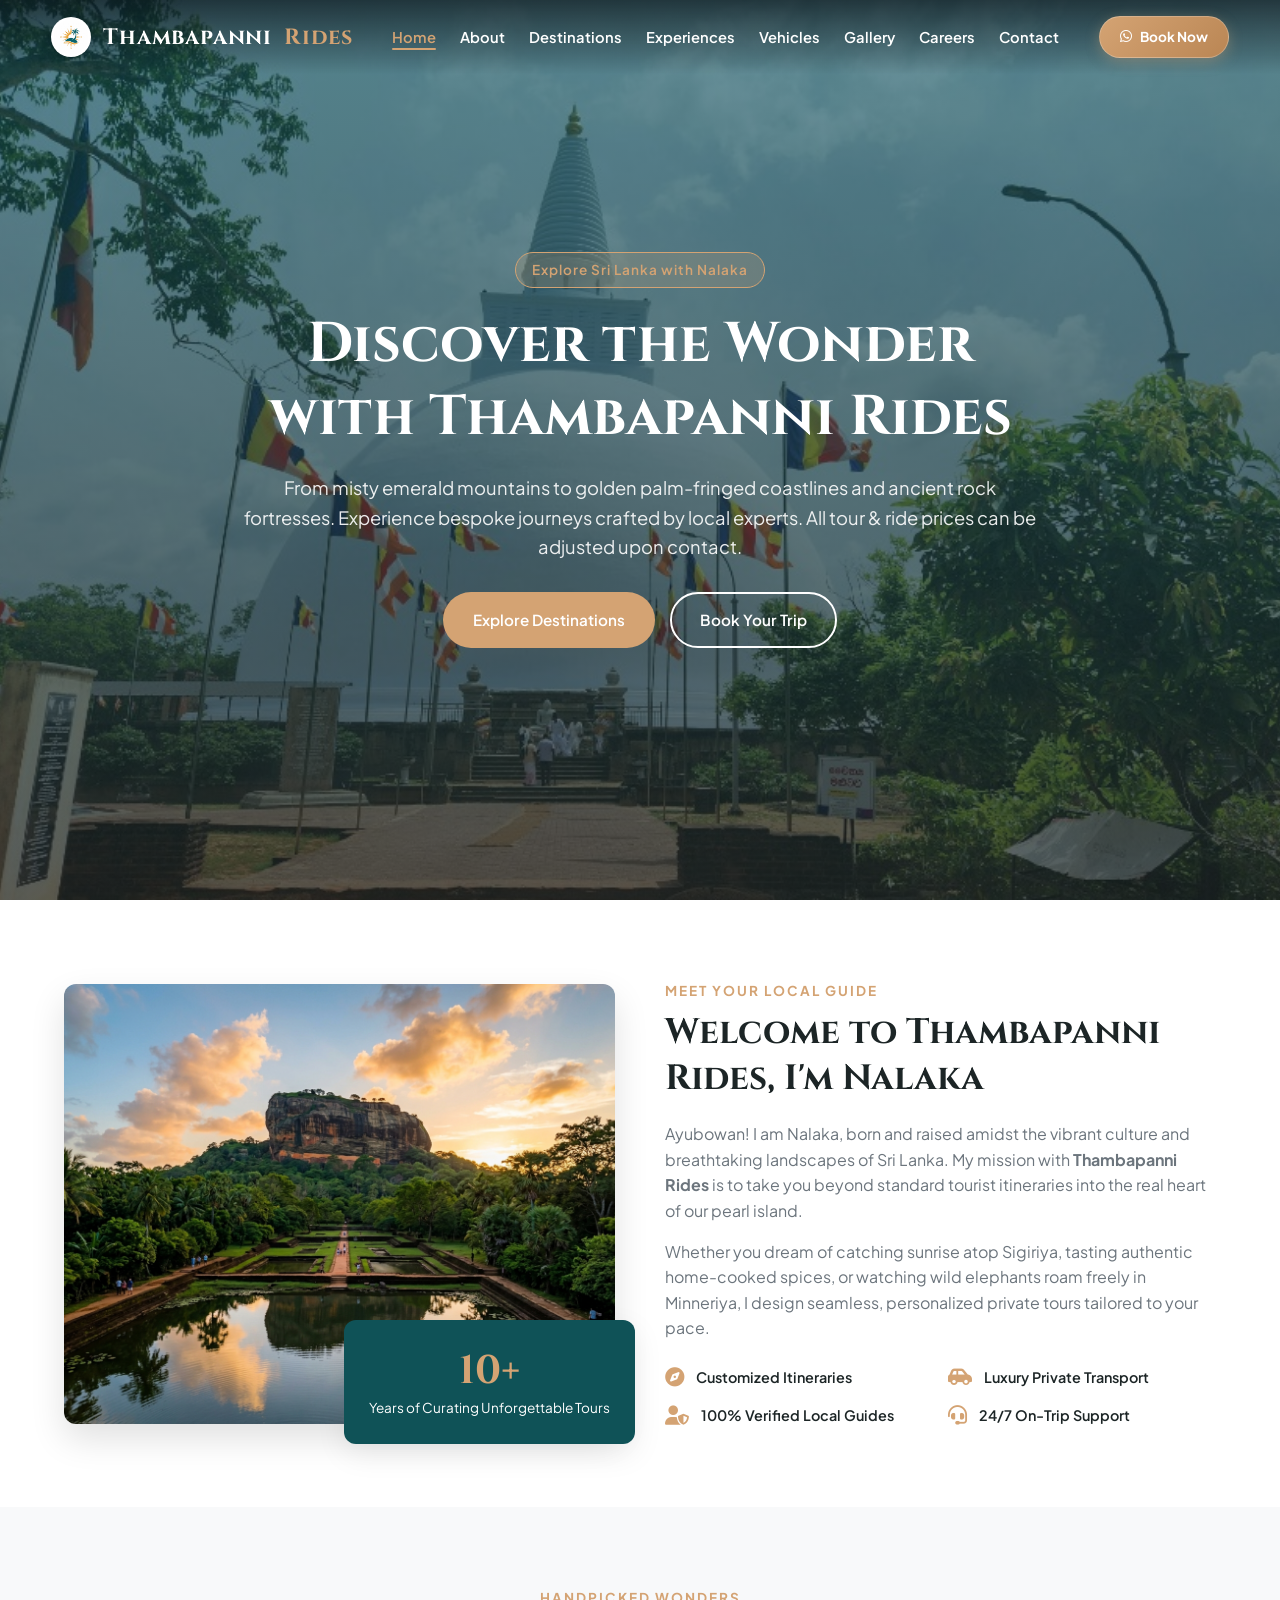
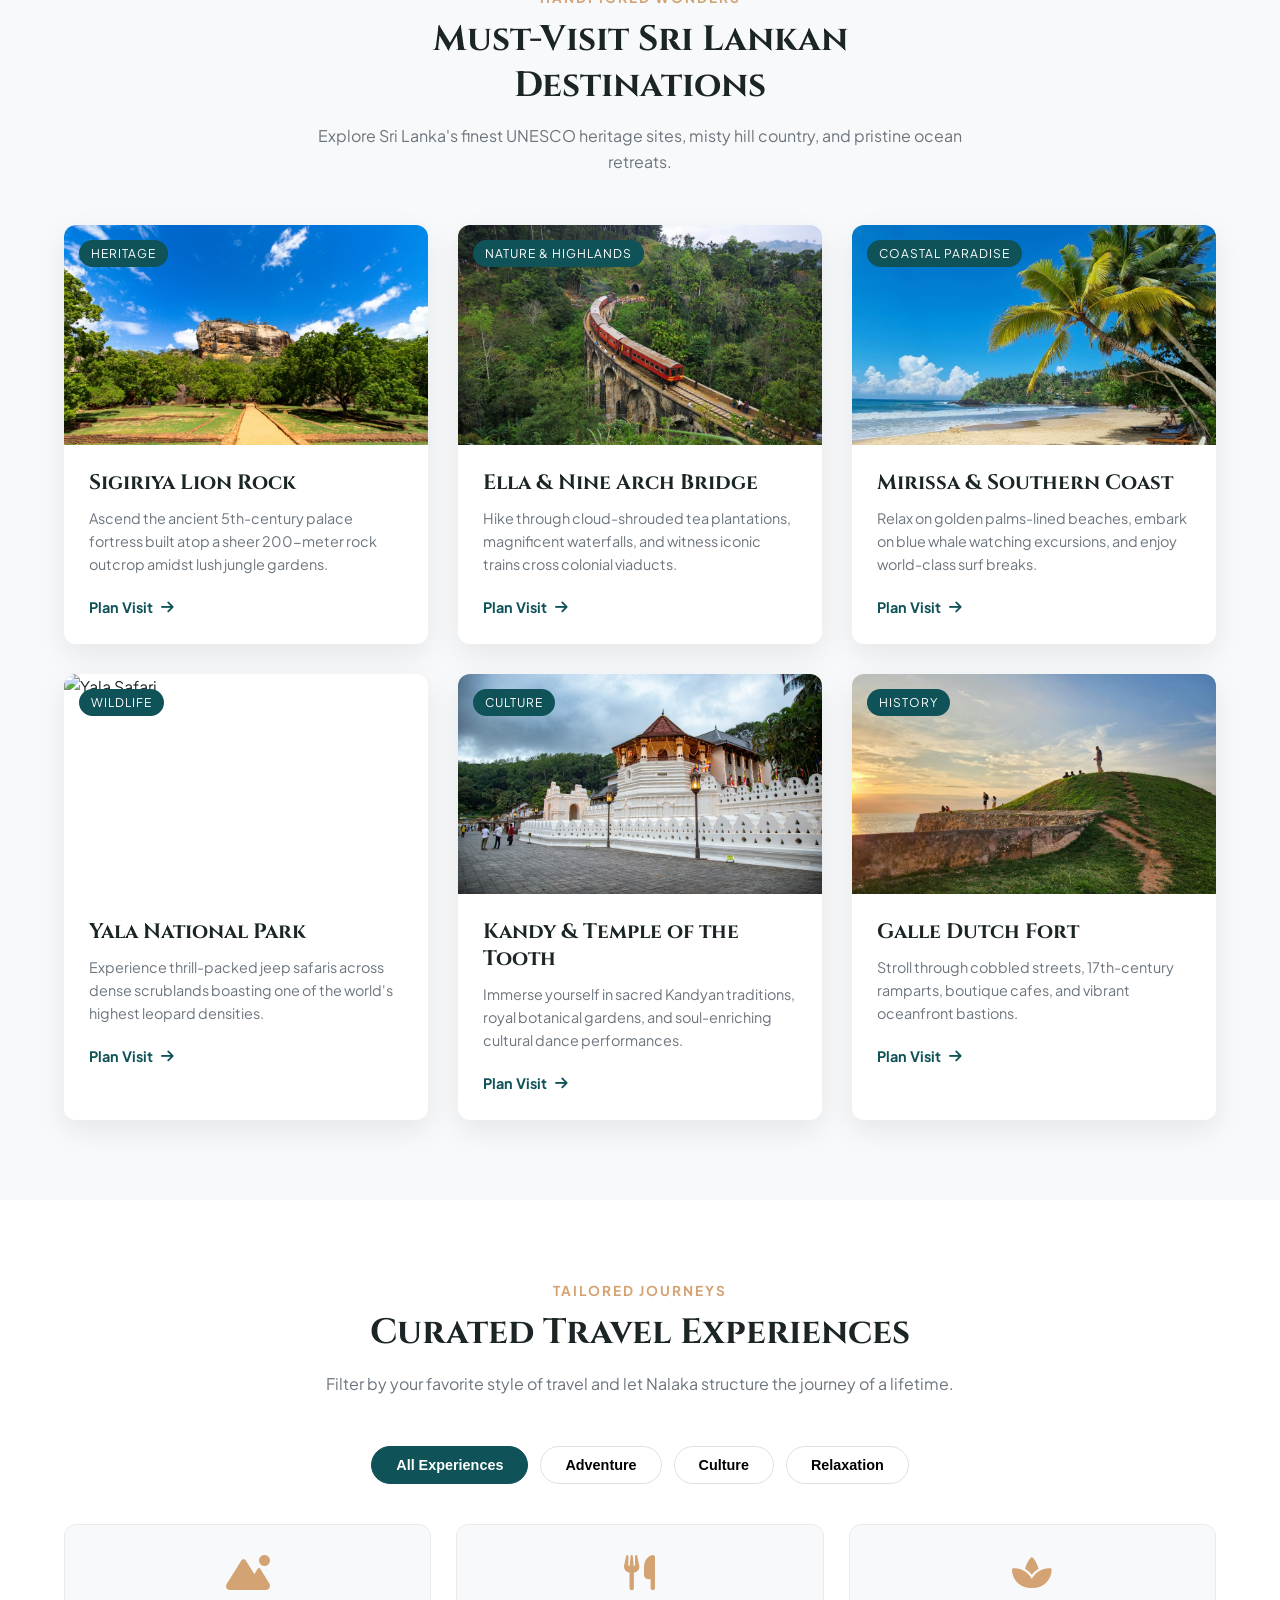
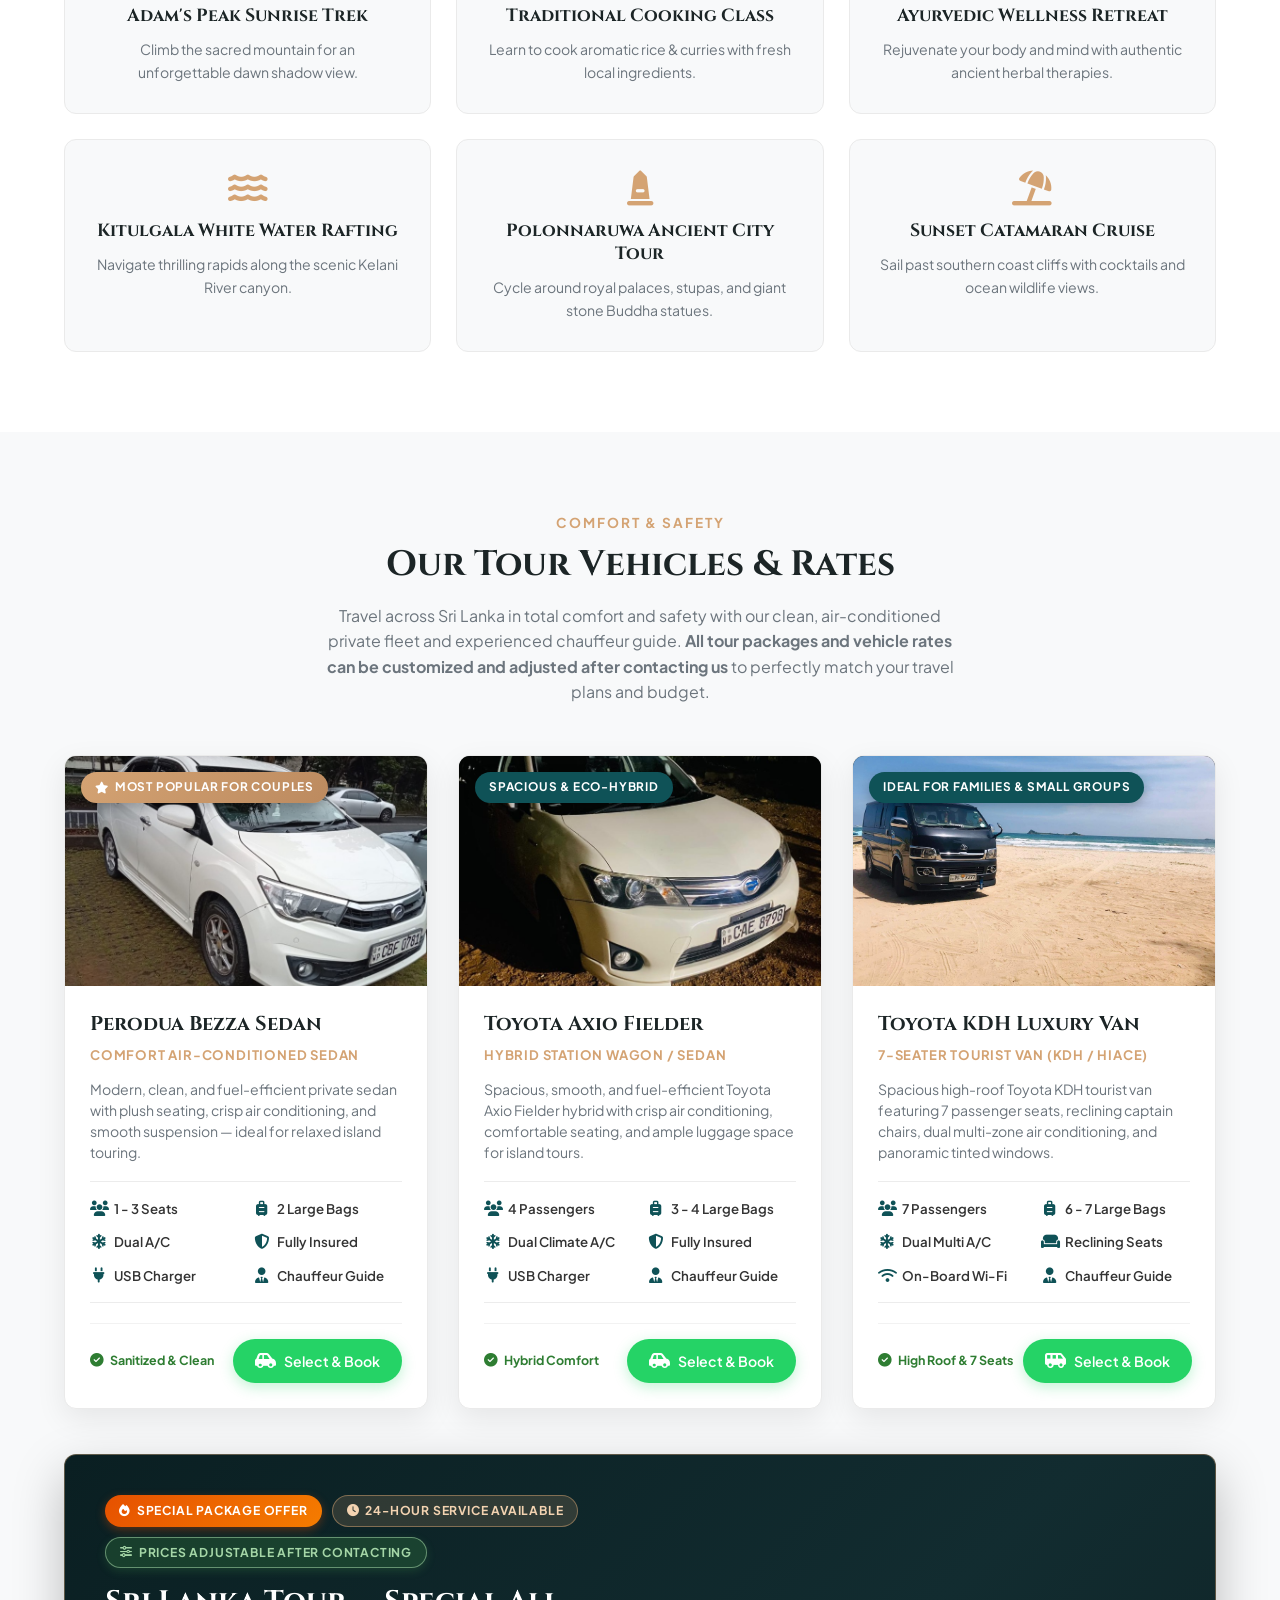
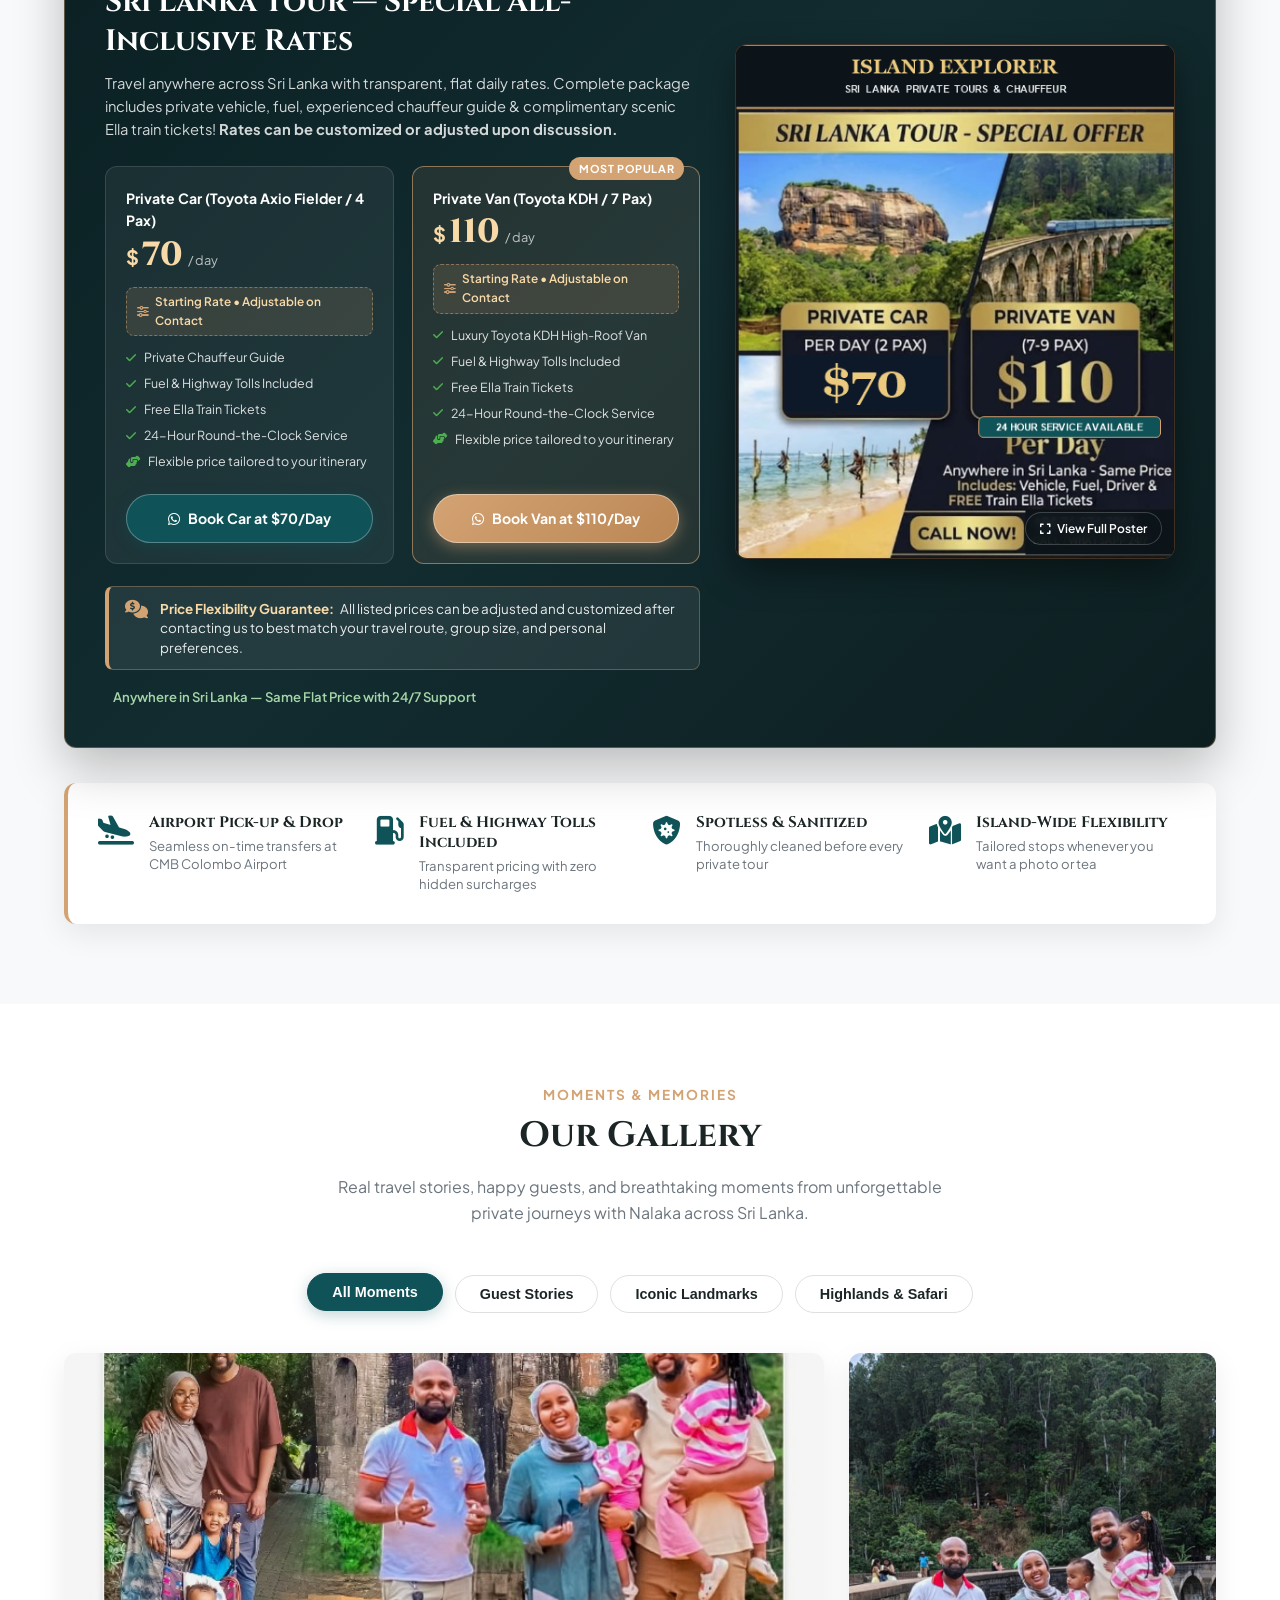
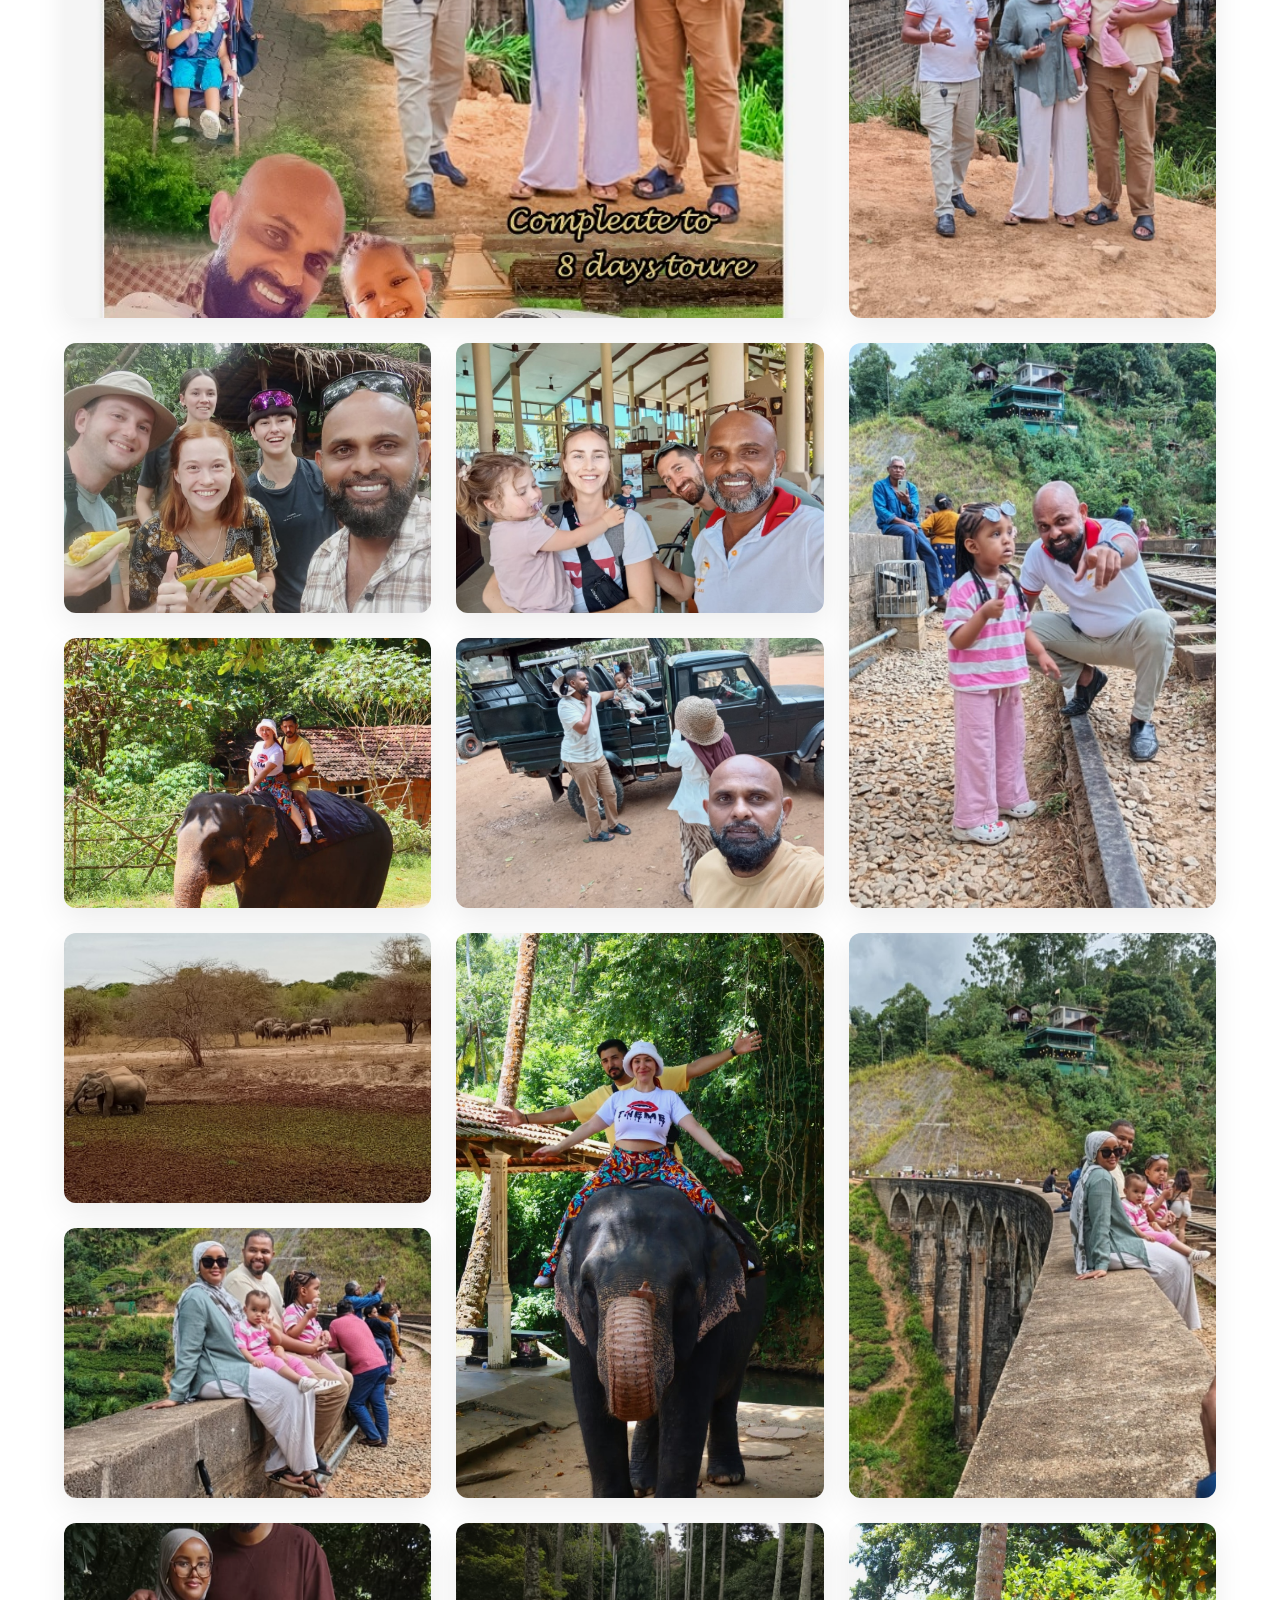
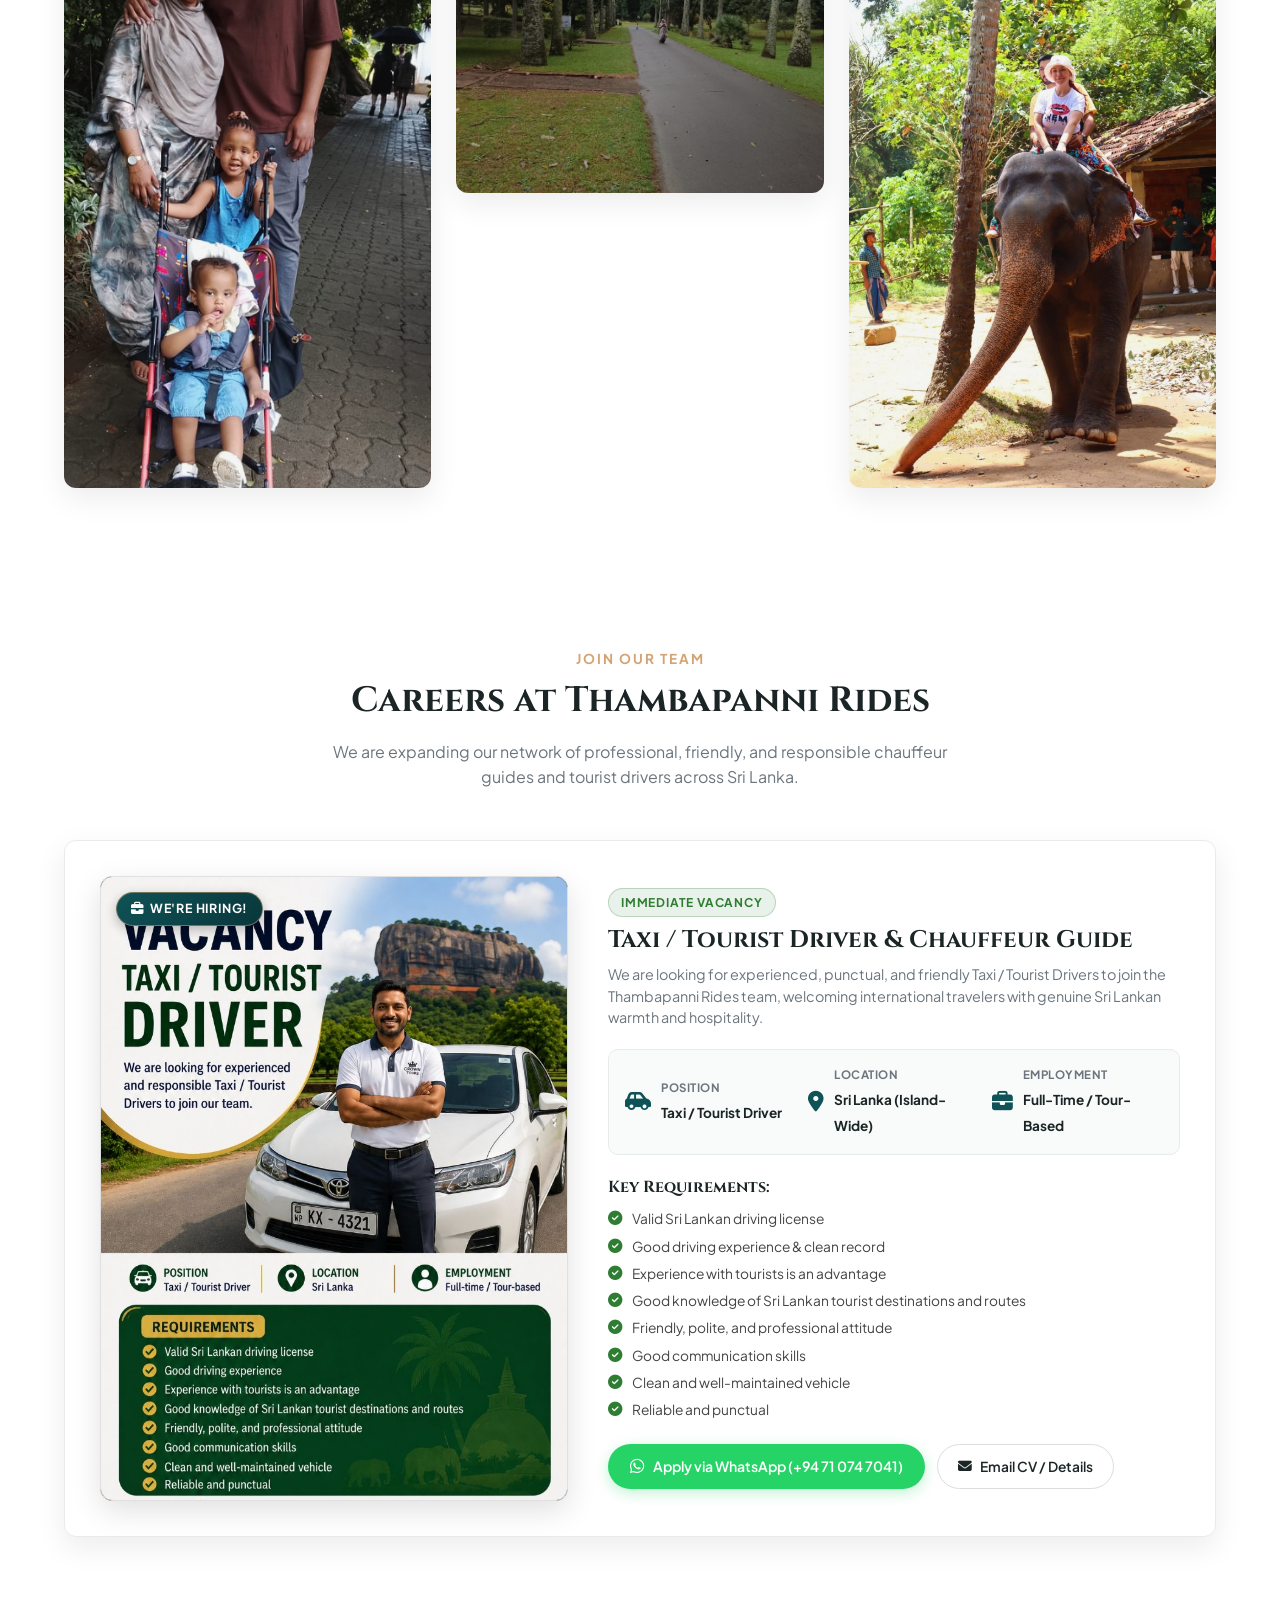
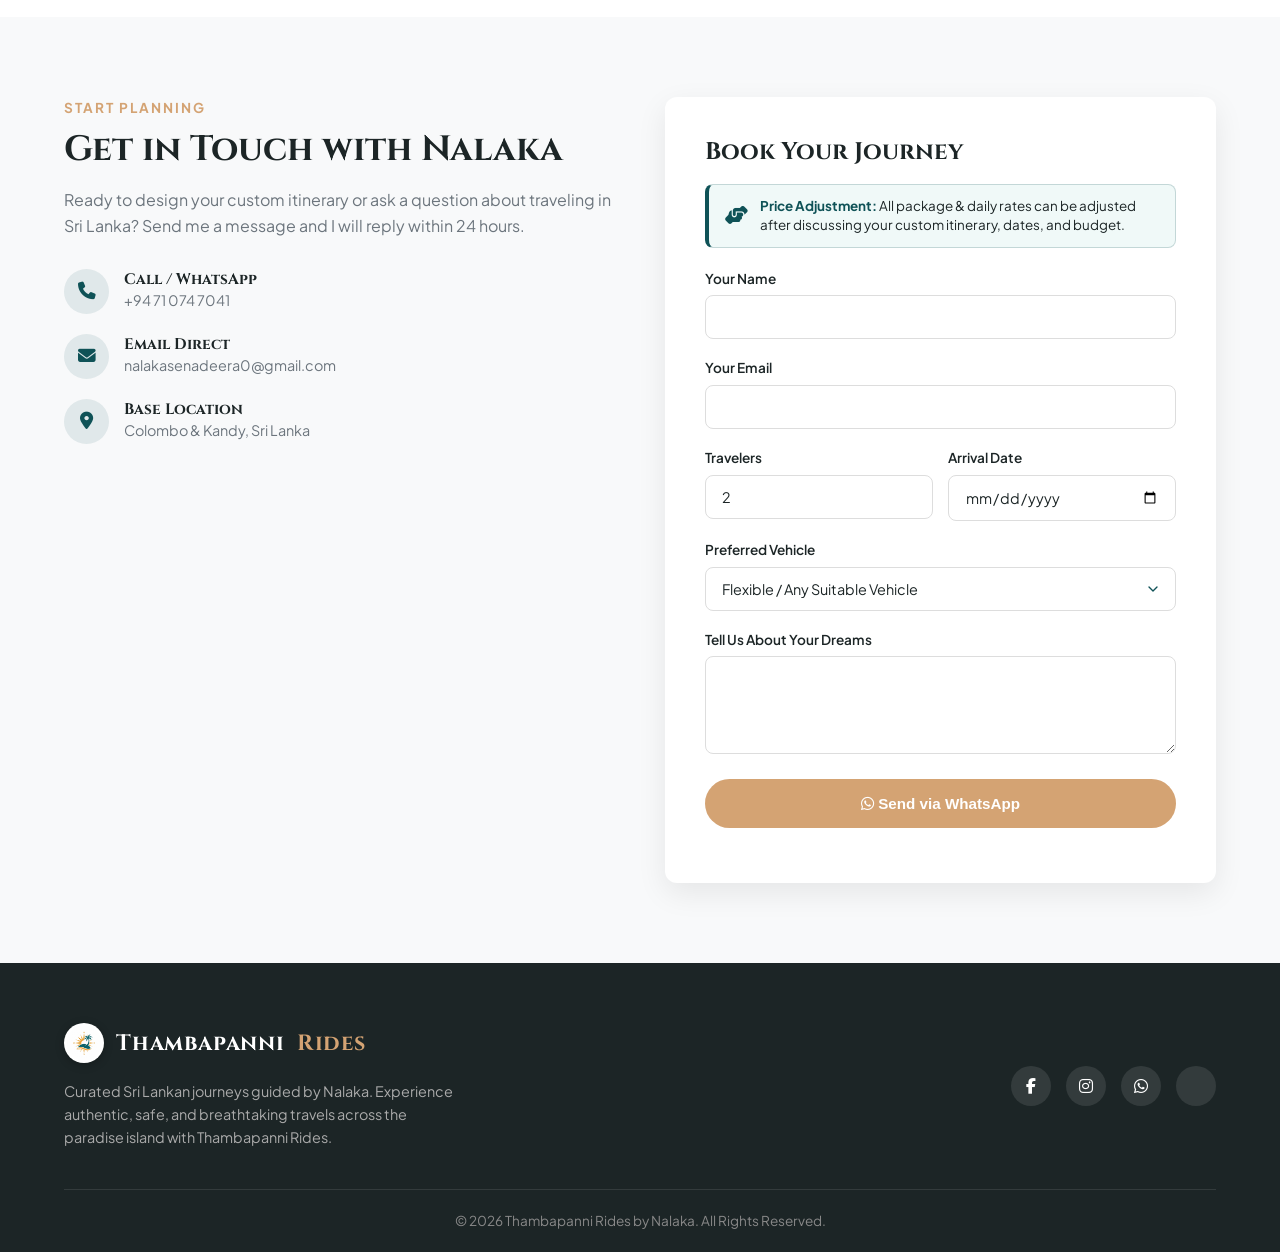
==== commit 051bf80e: "Remove placeholder labels from booking form fields" ====
--- a/index.html
+++ b/index.html
@@ -897,12 +897,12 @@
 
                     <div class="form-group">
                         <label for="name">Your Name</label>
-                        <input type="text" id="name" required placeholder="John Doe">
+                        <input type="text" id="name" required>
                     </div>
 
                     <div class="form-group">
                         <label for="email">Your Email</label>
-                        <input type="email" id="email" required placeholder="john@example.com">
+                        <input type="email" id="email" required>
                     </div>
 
                     <div class="form-row">
@@ -950,8 +950,7 @@
 
                     <div class="form-group">
                         <label for="message">Tell Us About Your Dreams</label>
-                        <textarea id="message" rows="4"
-                            placeholder="Places you'd love to see, duration of stay, preferred activities, budget preferences..."></textarea>
+                        <textarea id="message" rows="4"></textarea>
                     </div>
 
                     <button type="submit" class="btn btn-primary btn-block"><i class="fa-brands fa-whatsapp"></i> Send
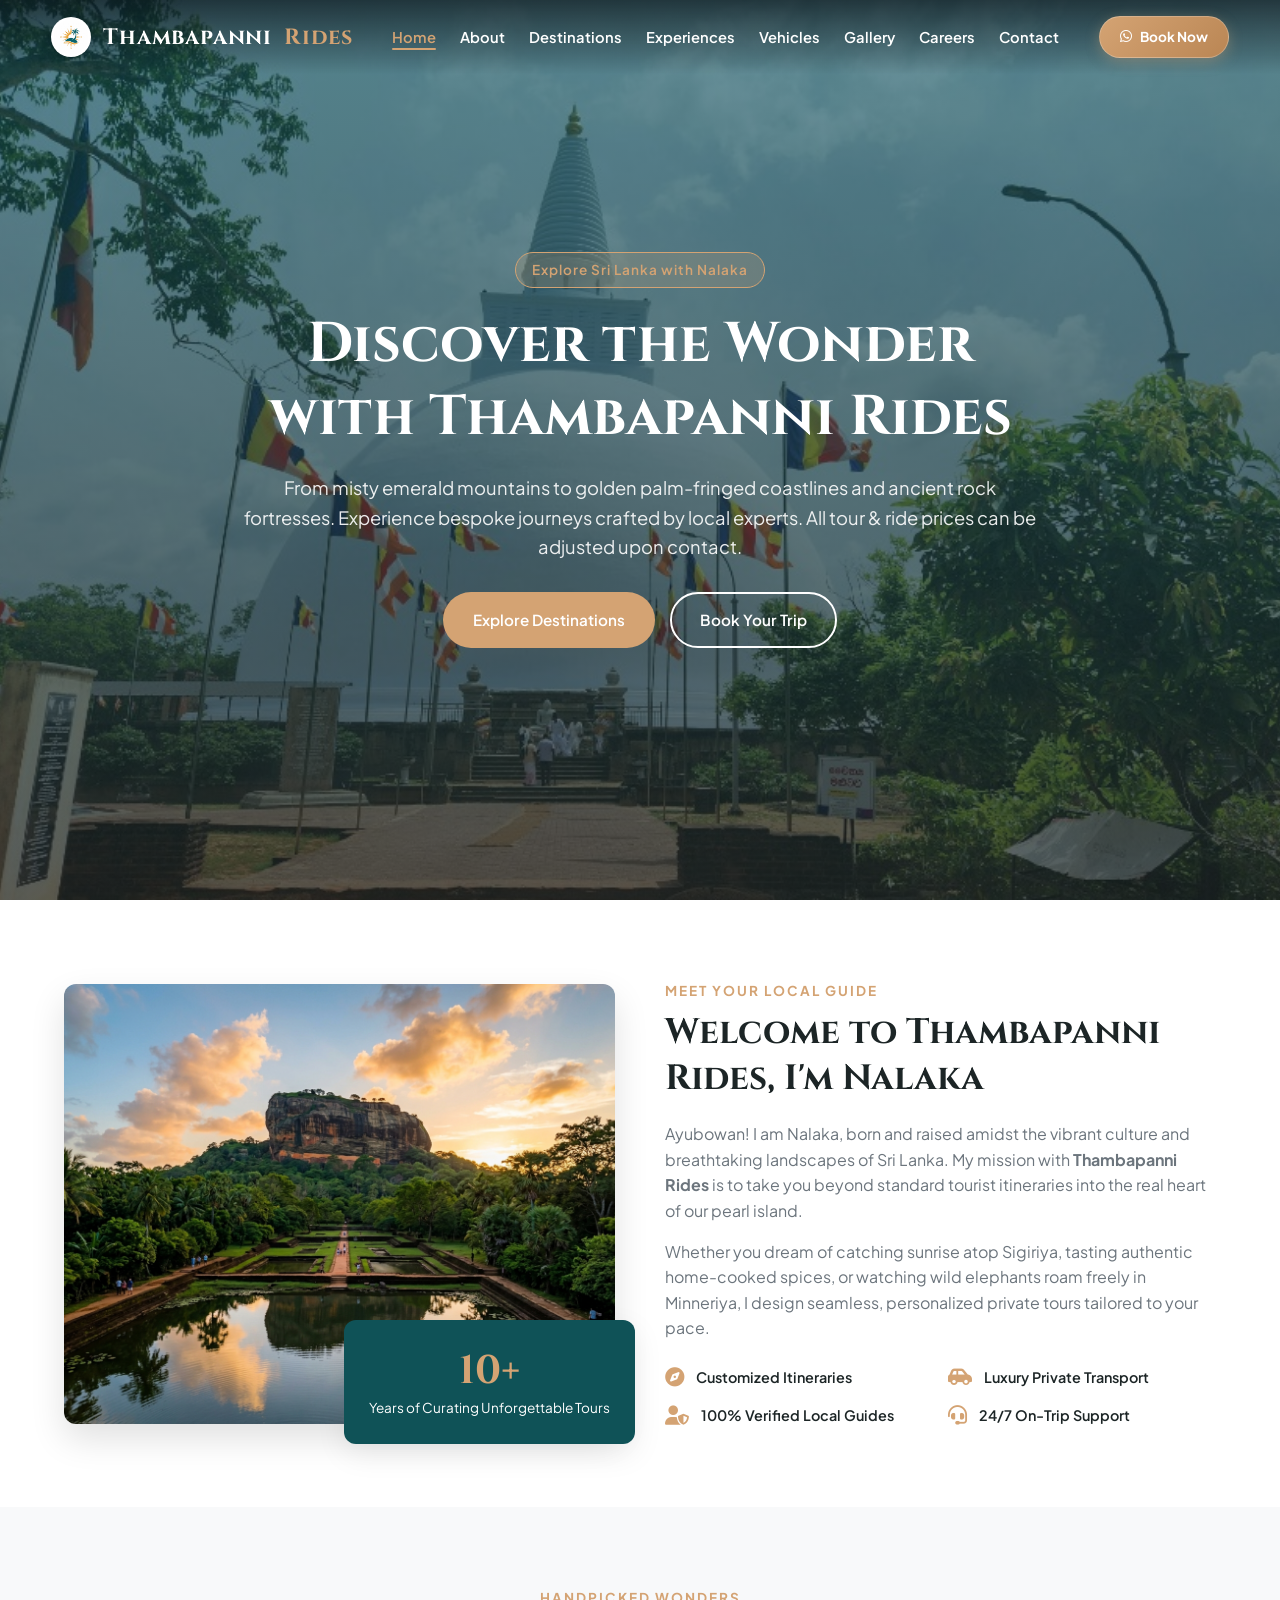
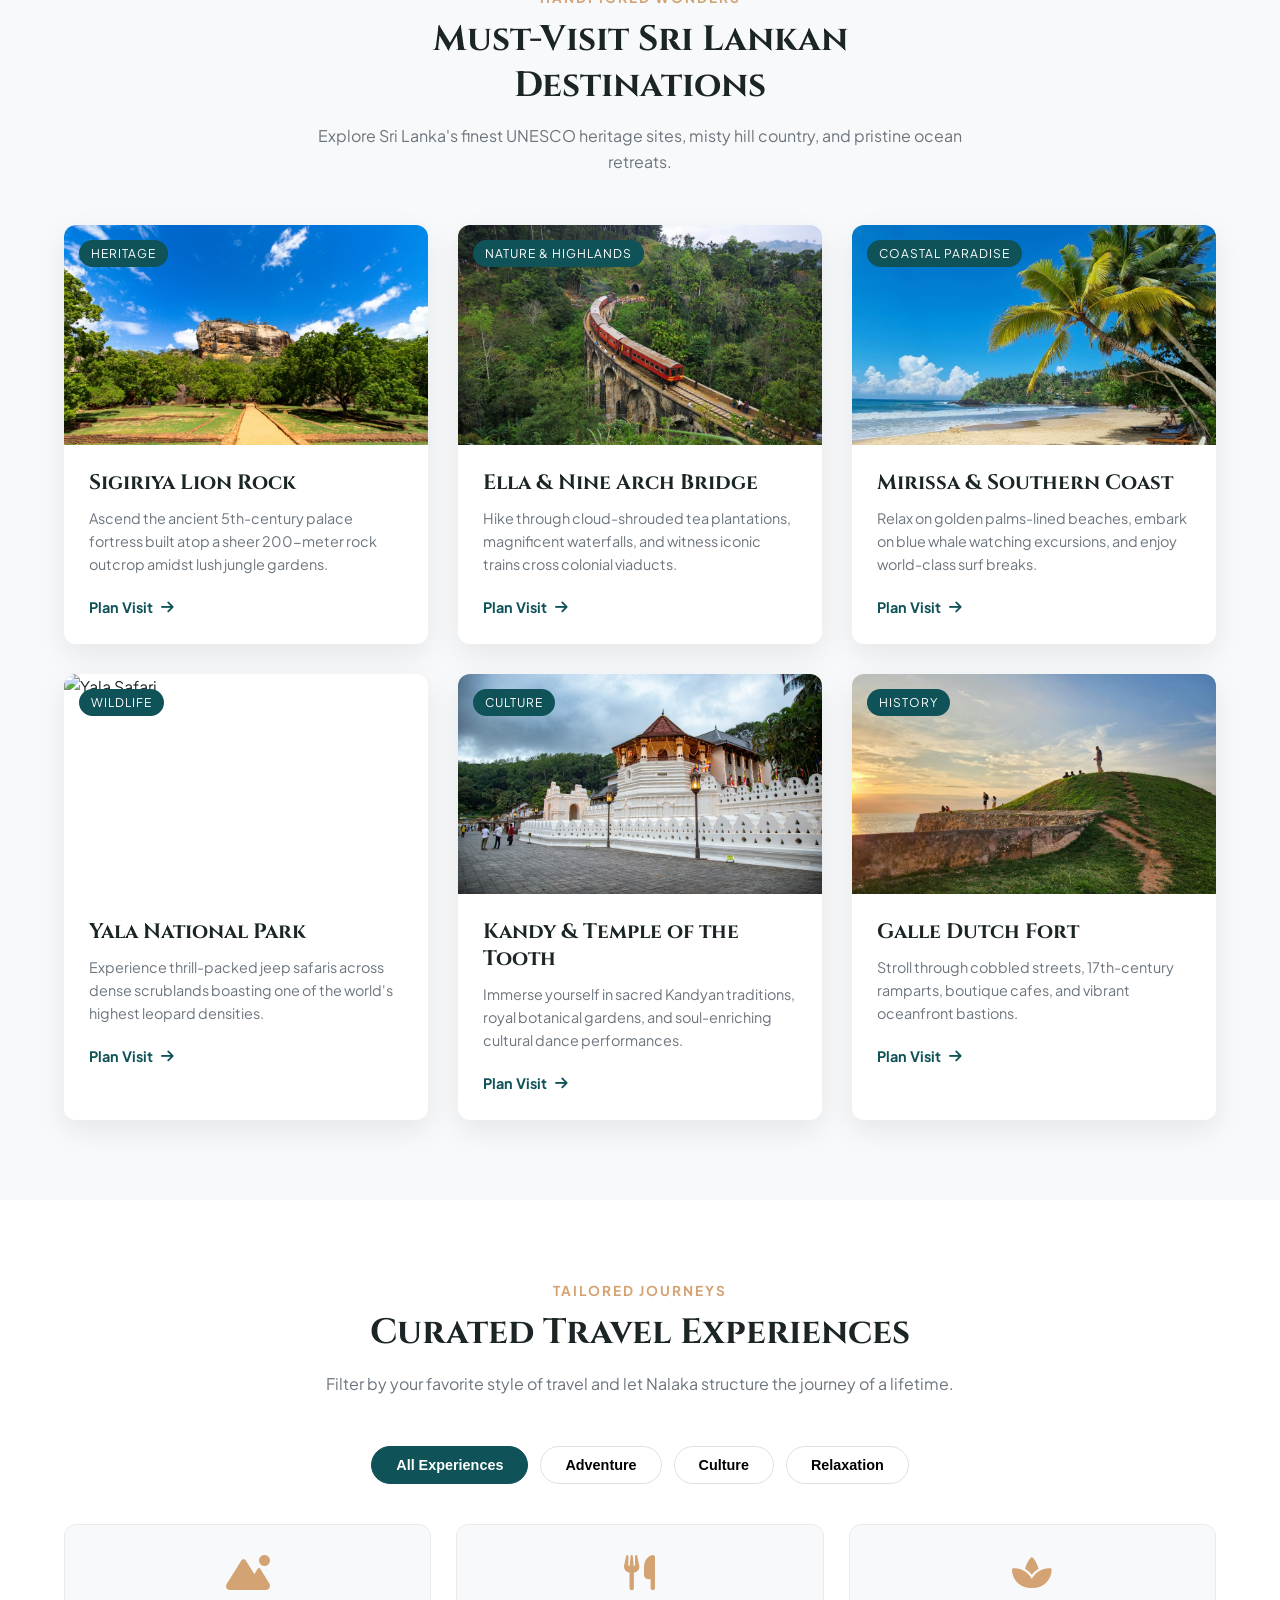
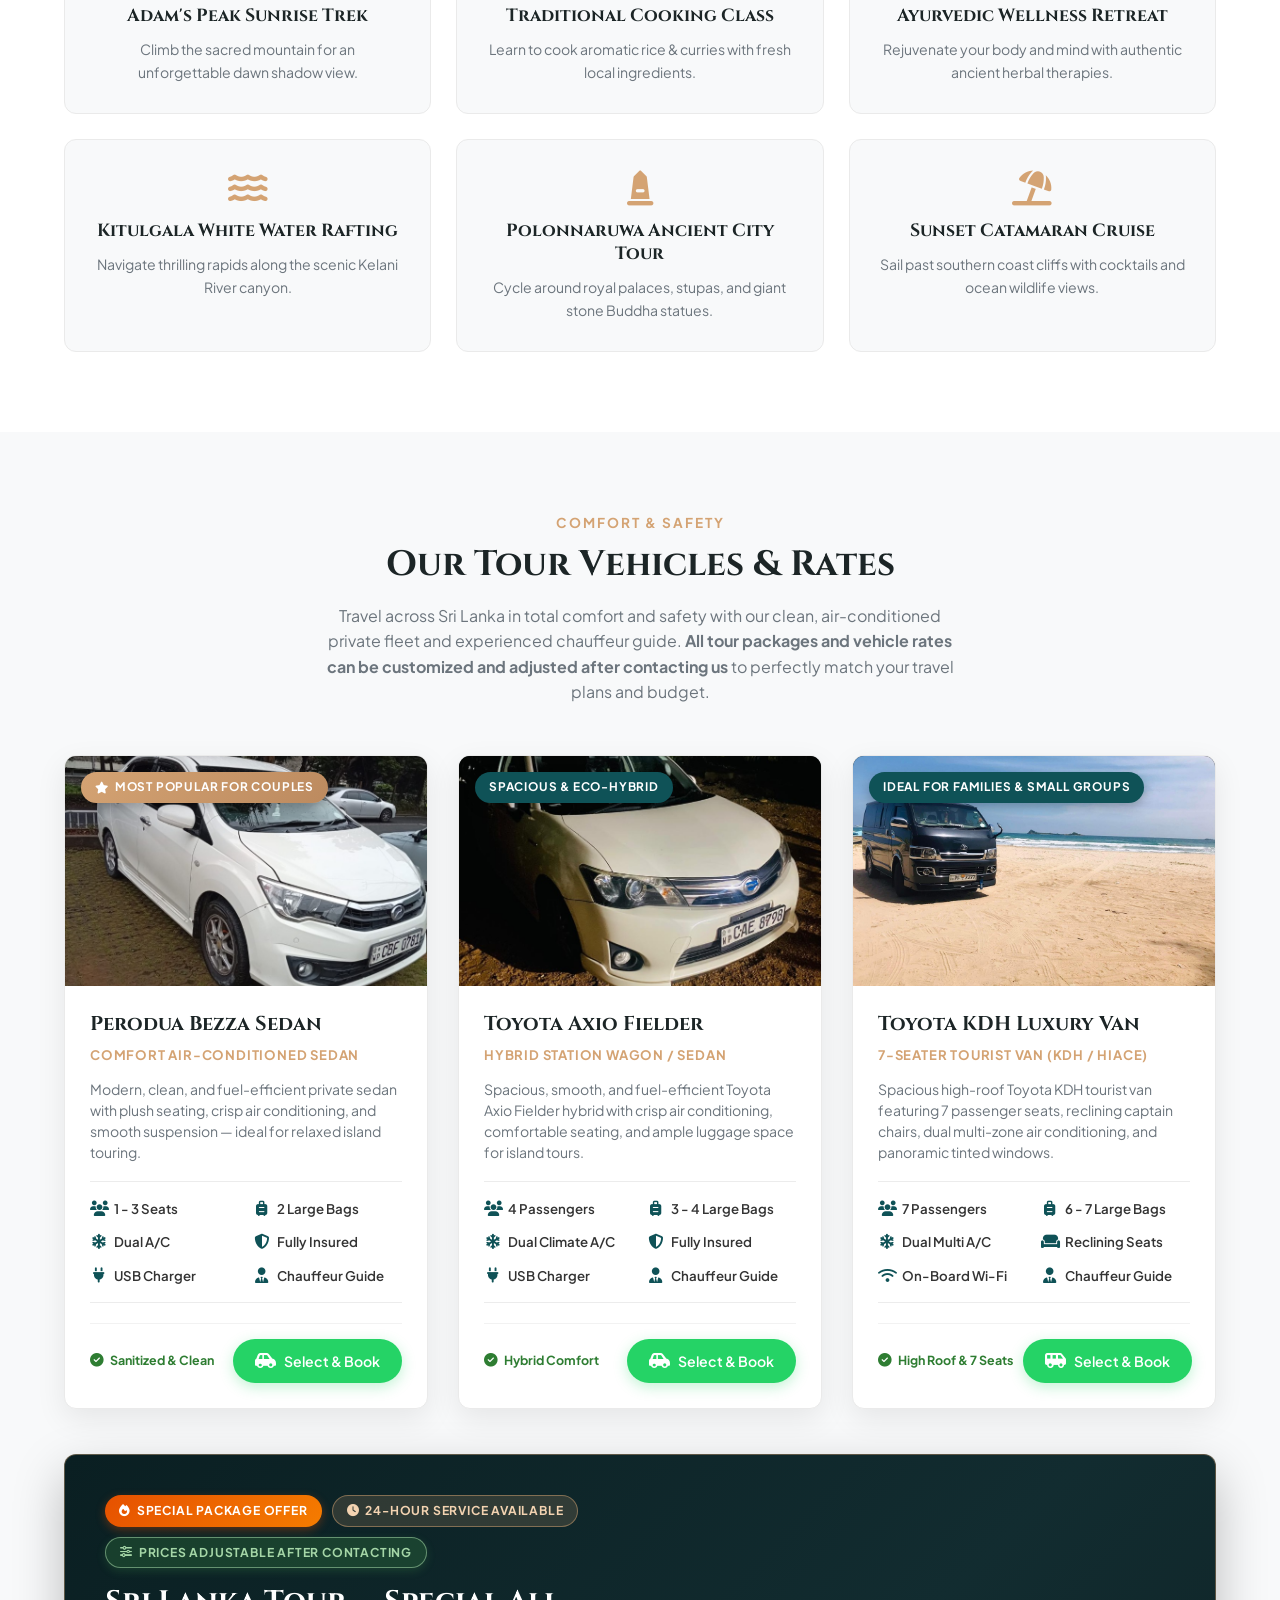
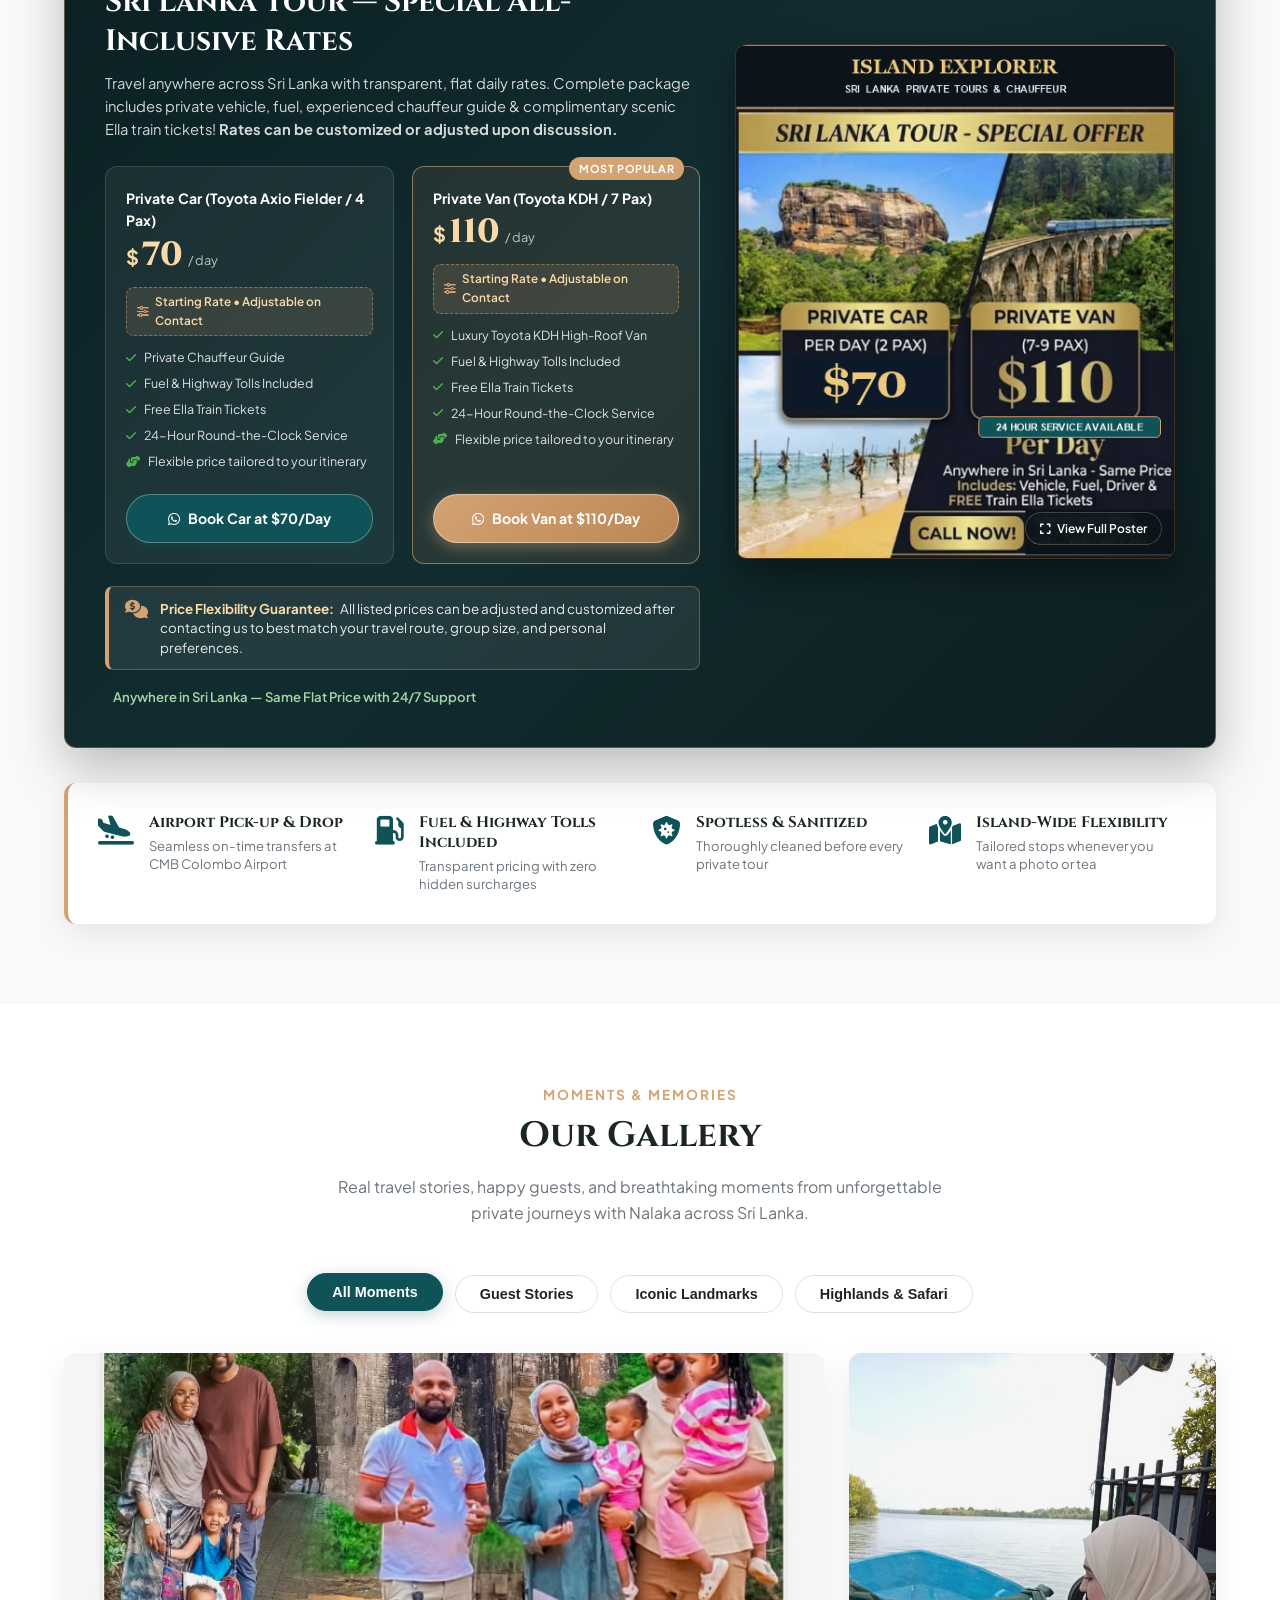
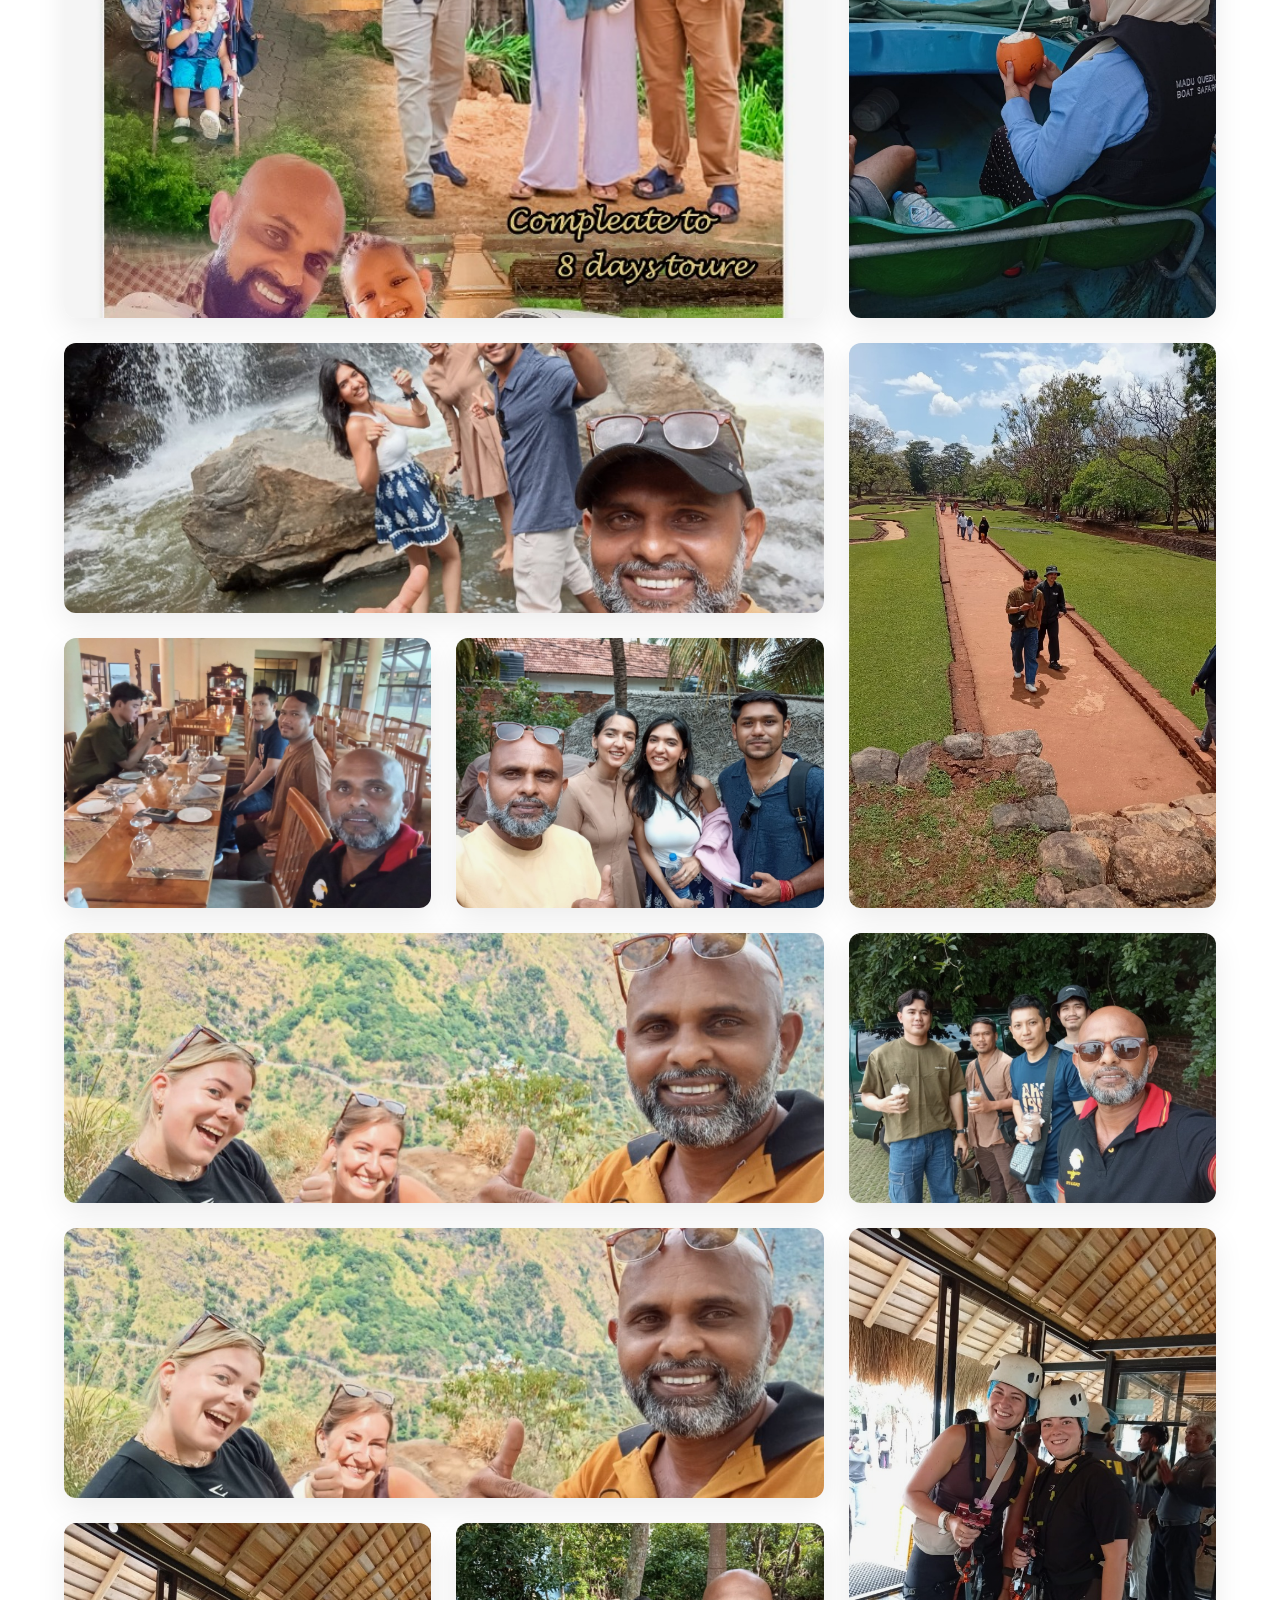
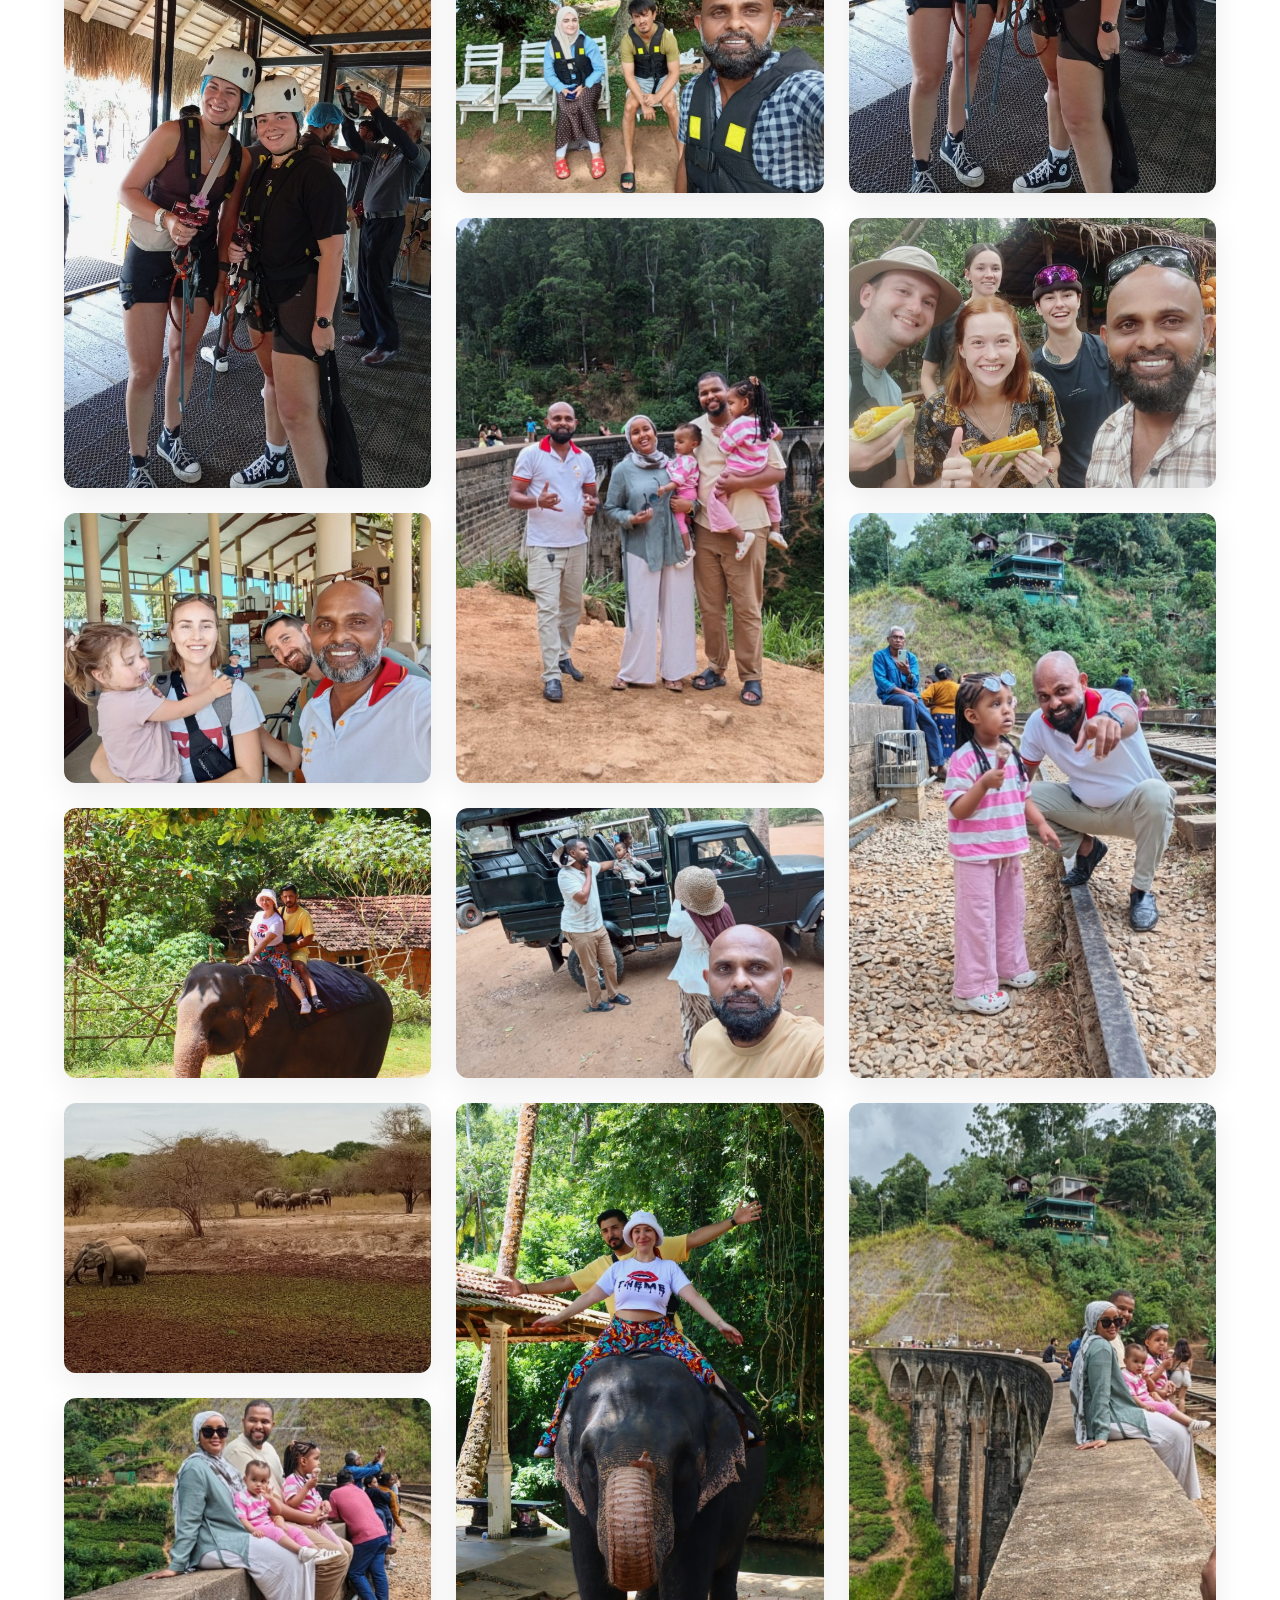
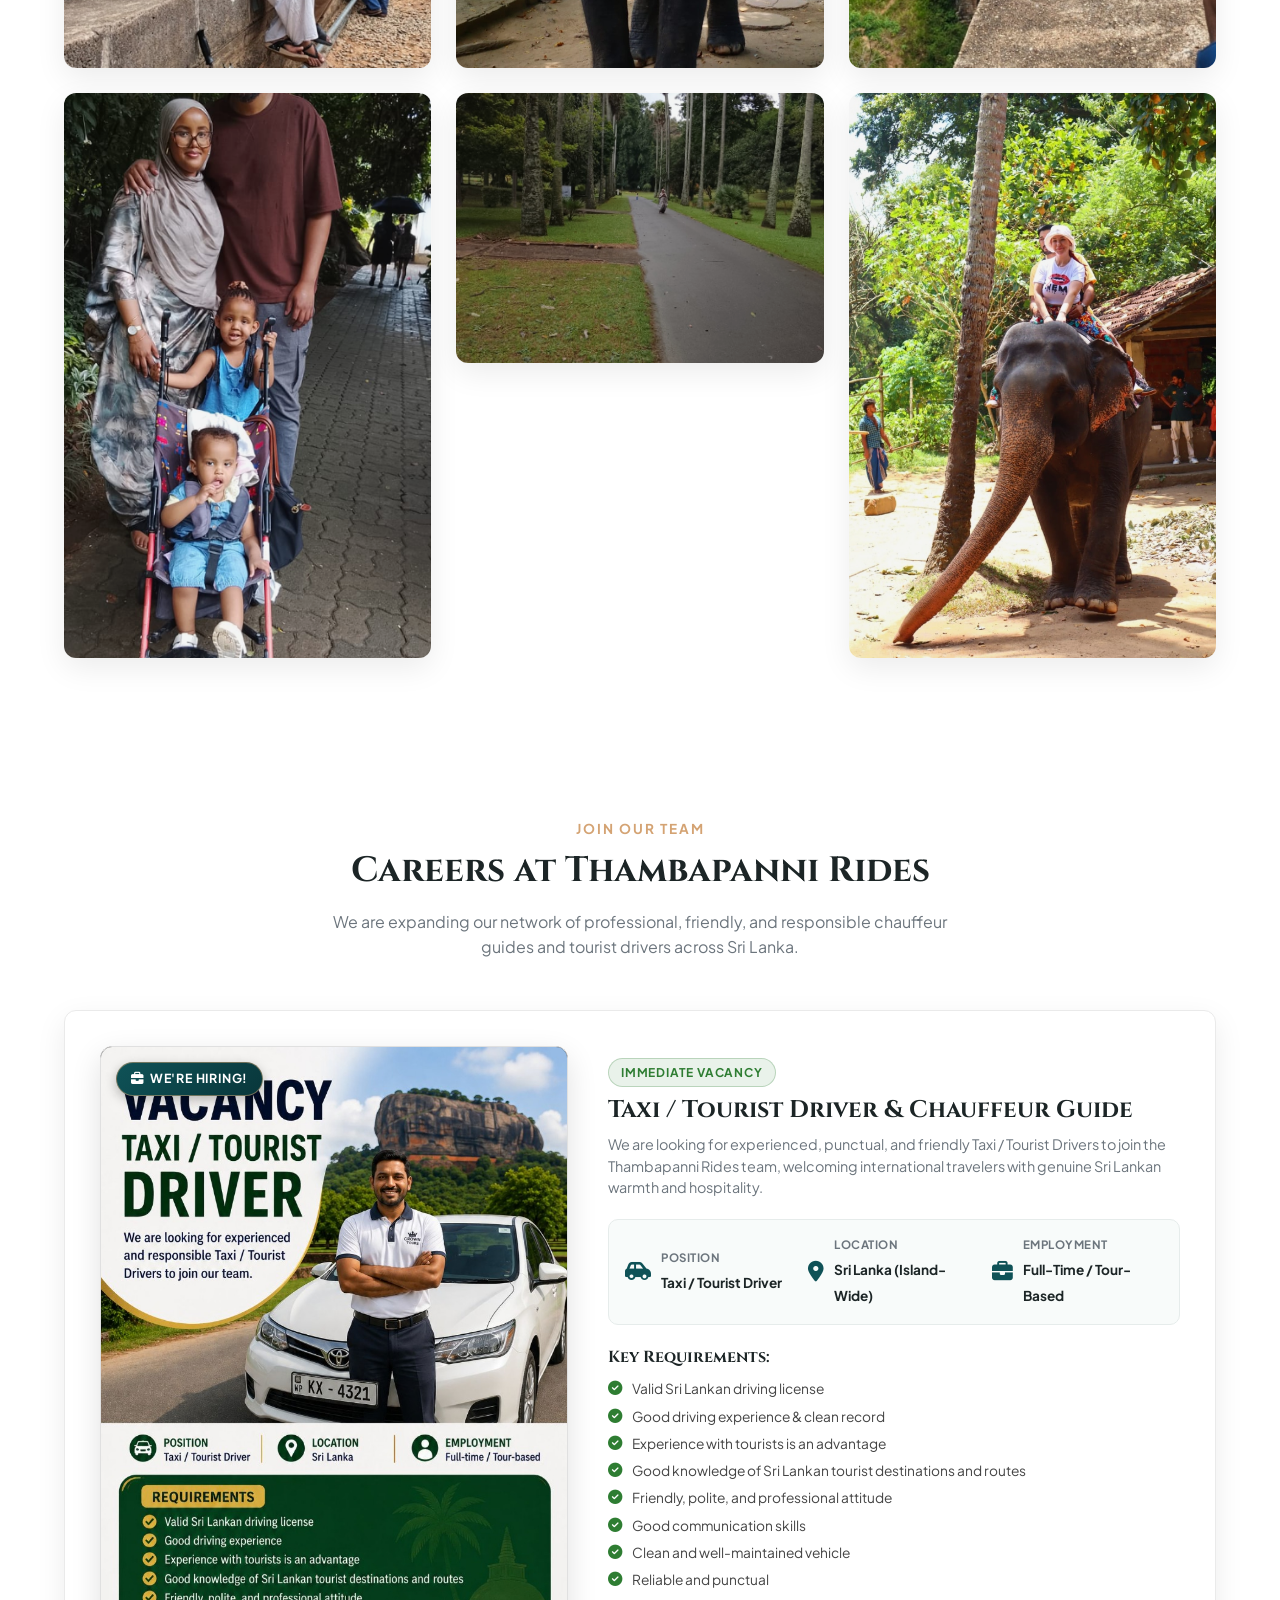
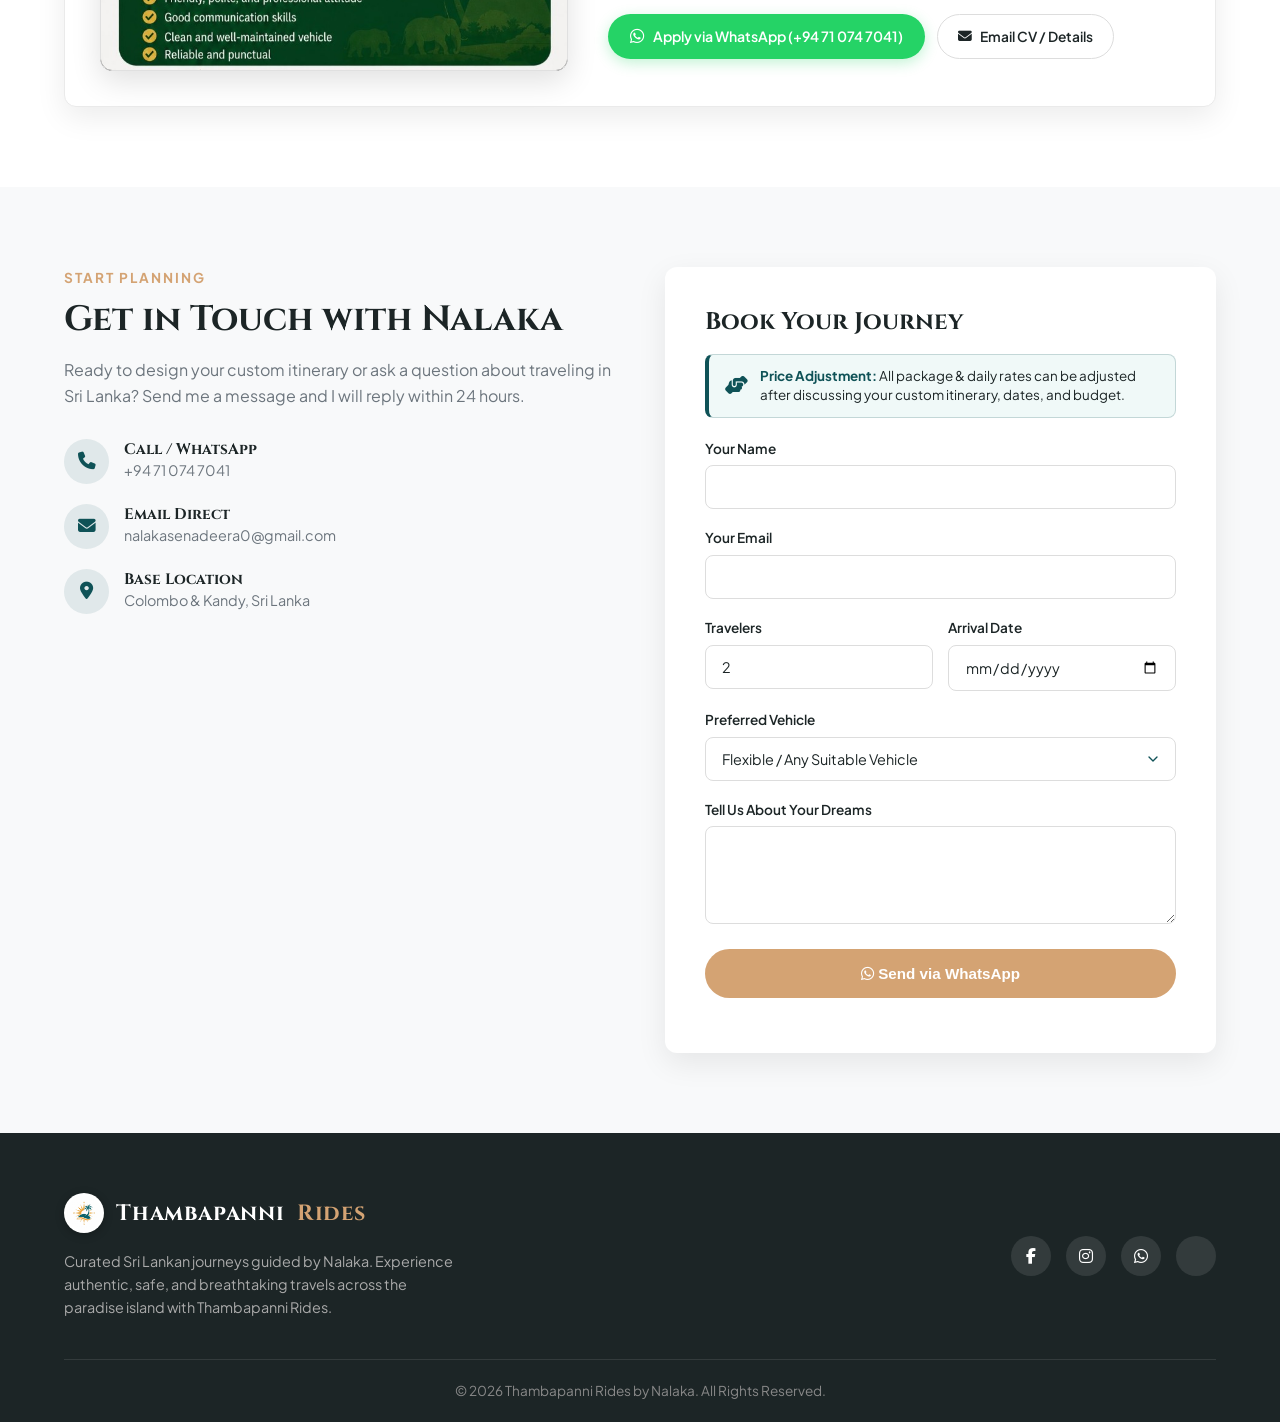
==== commit ee501627: "New Images Uploaded" ====
--- a/index.html
+++ b/index.html
@@ -266,7 +266,9 @@
             <div class="section-title">
                 <span class="sub-heading">Comfort & Safety</span>
                 <h2>Our Tour Vehicles & Rates</h2>
-                <p>Travel across Sri Lanka in total comfort and safety with our clean, air-conditioned private fleet and experienced chauffeur guide. <strong>All tour packages and vehicle rates can be customized and adjusted after contacting us</strong> to perfectly match your travel plans and budget.</p>
+                <p>Travel across Sri Lanka in total comfort and safety with our clean, air-conditioned private fleet and
+                    experienced chauffeur guide. <strong>All tour packages and vehicle rates can be customized and
+                        adjusted after contacting us</strong> to perfectly match your travel plans and budget.</p>
             </div>
 
             <div class="vehicles-grid">
@@ -274,22 +276,27 @@
                 <div class="vehicle-card featured-vehicle" id="vehicleCard1">
                     <div class="vehicle-badge"><i class="fa-solid fa-star"></i> Most Popular for Couples</div>
                     <div class="vehicle-img">
-                        <img src="images/vehicle-sedan.jpg" alt="Perodua Bezza Comfort Tourist Sedan" style="object-position: center;">
+                        <img src="images/vehicle-sedan.jpg" alt="Perodua Bezza Comfort Tourist Sedan"
+                            style="object-position: center;">
                     </div>
                     <div class="vehicle-content">
                         <div class="vehicle-header">
                             <h3>Perodua Bezza Sedan</h3>
                             <span class="vehicle-category">Comfort Air-Conditioned Sedan</span>
                         </div>
-                        <p class="vehicle-desc">Modern, clean, and fuel-efficient private sedan with plush seating, crisp air conditioning, and smooth suspension — ideal for relaxed island touring.</p>
+                        <p class="vehicle-desc">Modern, clean, and fuel-efficient private sedan with plush seating,
+                            crisp air conditioning, and smooth suspension — ideal for relaxed island touring.</p>
 
                         <div class="vehicle-specs">
                             <div class="spec-item"><i class="fa-solid fa-users"></i> <span>1 - 3 Seats</span></div>
-                            <div class="spec-item"><i class="fa-solid fa-suitcase-rolling"></i> <span>2 Large Bags</span></div>
+                            <div class="spec-item"><i class="fa-solid fa-suitcase-rolling"></i> <span>2 Large
+                                    Bags</span></div>
                             <div class="spec-item"><i class="fa-solid fa-snowflake"></i> <span>Dual A/C</span></div>
-                            <div class="spec-item"><i class="fa-solid fa-shield-halved"></i> <span>Fully Insured</span></div>
+                            <div class="spec-item"><i class="fa-solid fa-shield-halved"></i> <span>Fully Insured</span>
+                            </div>
                             <div class="spec-item"><i class="fa-solid fa-plug"></i> <span>USB Charger</span></div>
-                            <div class="spec-item"><i class="fa-solid fa-user-tie"></i> <span>Chauffeur Guide</span></div>
+                            <div class="spec-item"><i class="fa-solid fa-user-tie"></i> <span>Chauffeur Guide</span>
+                            </div>
                         </div>
 
                         <div class="vehicle-footer">
@@ -306,22 +313,28 @@
                 <div class="vehicle-card" id="vehicleCard2">
                     <div class="vehicle-badge">Spacious & Eco-Hybrid</div>
                     <div class="vehicle-img">
-                        <img src="images/toyota-axio-fielder.jpg" alt="Toyota Axio Fielder Tourist Car" style="object-position: center 45%;">
+                        <img src="images/toyota-axio-fielder.jpg" alt="Toyota Axio Fielder Tourist Car"
+                            style="object-position: center 45%;">
                     </div>
                     <div class="vehicle-content">
                         <div class="vehicle-header">
                             <h3>Toyota Axio Fielder</h3>
                             <span class="vehicle-category">Hybrid Station Wagon / Sedan</span>
                         </div>
-                        <p class="vehicle-desc">Spacious, smooth, and fuel-efficient Toyota Axio Fielder hybrid with crisp air conditioning, comfortable seating, and ample luggage space for island tours.</p>
+                        <p class="vehicle-desc">Spacious, smooth, and fuel-efficient Toyota Axio Fielder hybrid with
+                            crisp air conditioning, comfortable seating, and ample luggage space for island tours.</p>
 
                         <div class="vehicle-specs">
                             <div class="spec-item"><i class="fa-solid fa-users"></i> <span>4 Passengers</span></div>
-                            <div class="spec-item"><i class="fa-solid fa-suitcase-rolling"></i> <span>3 - 4 Large Bags</span></div>
-                            <div class="spec-item"><i class="fa-solid fa-snowflake"></i> <span>Dual Climate A/C</span></div>
-                            <div class="spec-item"><i class="fa-solid fa-shield-halved"></i> <span>Fully Insured</span></div>
+                            <div class="spec-item"><i class="fa-solid fa-suitcase-rolling"></i> <span>3 - 4 Large
+                                    Bags</span></div>
+                            <div class="spec-item"><i class="fa-solid fa-snowflake"></i> <span>Dual Climate A/C</span>
+                            </div>
+                            <div class="spec-item"><i class="fa-solid fa-shield-halved"></i> <span>Fully Insured</span>
+                            </div>
                             <div class="spec-item"><i class="fa-solid fa-plug"></i> <span>USB Charger</span></div>
-                            <div class="spec-item"><i class="fa-solid fa-user-tie"></i> <span>Chauffeur Guide</span></div>
+                            <div class="spec-item"><i class="fa-solid fa-user-tie"></i> <span>Chauffeur Guide</span>
+                            </div>
                         </div>
 
                         <div class="vehicle-footer">
@@ -338,26 +351,33 @@
                 <div class="vehicle-card" id="vehicleCard3">
                     <div class="vehicle-badge">Ideal for Families & Small Groups</div>
                     <div class="vehicle-img">
-                        <img src="images/toyota-kdh-van.jpg" alt="Toyota KDH 7-Seater Luxury Tourist Van" style="object-position: 25% center;">
+                        <img src="images/toyota-kdh-van.jpg" alt="Toyota KDH 7-Seater Luxury Tourist Van"
+                            style="object-position: 25% center;">
                     </div>
                     <div class="vehicle-content">
                         <div class="vehicle-header">
                             <h3>Toyota KDH Luxury Van</h3>
                             <span class="vehicle-category">7-Seater Tourist Van (KDH / HiAce)</span>
                         </div>
-                        <p class="vehicle-desc">Spacious high-roof Toyota KDH tourist van featuring 7 passenger seats, reclining captain chairs, dual multi-zone air conditioning, and panoramic tinted windows.</p>
+                        <p class="vehicle-desc">Spacious high-roof Toyota KDH tourist van featuring 7 passenger seats,
+                            reclining captain chairs, dual multi-zone air conditioning, and panoramic tinted windows.
+                        </p>
 
                         <div class="vehicle-specs">
                             <div class="spec-item"><i class="fa-solid fa-users"></i> <span>7 Passengers</span></div>
-                            <div class="spec-item"><i class="fa-solid fa-suitcase-rolling"></i> <span>6 - 7 Large Bags</span></div>
-                            <div class="spec-item"><i class="fa-solid fa-snowflake"></i> <span>Dual Multi A/C</span></div>
+                            <div class="spec-item"><i class="fa-solid fa-suitcase-rolling"></i> <span>6 - 7 Large
+                                    Bags</span></div>
+                            <div class="spec-item"><i class="fa-solid fa-snowflake"></i> <span>Dual Multi A/C</span>
+                            </div>
                             <div class="spec-item"><i class="fa-solid fa-couch"></i> <span>Reclining Seats</span></div>
                             <div class="spec-item"><i class="fa-solid fa-wifi"></i> <span>On-Board Wi-Fi</span></div>
-                            <div class="spec-item"><i class="fa-solid fa-user-tie"></i> <span>Chauffeur Guide</span></div>
+                            <div class="spec-item"><i class="fa-solid fa-user-tie"></i> <span>Chauffeur Guide</span>
+                            </div>
                         </div>
 
                         <div class="vehicle-footer">
-                            <span class="vehicle-note"><i class="fa-solid fa-circle-check"></i> High Roof & 7 Seats</span>
+                            <span class="vehicle-note"><i class="fa-solid fa-circle-check"></i> High Roof & 7
+                                Seats</span>
                             <a href="#contact" class="btn-whatsapp vehicle-select-btn"
                                 data-vehicle="Luxury Toyota KDH Van (4 - 7 Guests)">
                                 <i class="fa-solid fa-van-shuttle"></i> Select & Book
@@ -373,12 +393,14 @@
                     <div class="offer-badge-wrap">
                         <span class="offer-badge"><i class="fa-solid fa-fire"></i> Special Package Offer</span>
                         <span class="service-badge"><i class="fa-solid fa-clock"></i> 24-Hour Service Available</span>
-                        <span class="price-adjustable-badge"><i class="fa-solid fa-sliders"></i> Prices Adjustable After Contacting</span>
+                        <span class="price-adjustable-badge"><i class="fa-solid fa-sliders"></i> Prices Adjustable After
+                            Contacting</span>
                     </div>
                     <h2>Sri Lanka Tour — Special All-Inclusive Rates</h2>
                     <p class="offer-subtitle">Travel anywhere across Sri Lanka with transparent, flat daily rates.
                         Complete package includes private vehicle, fuel, experienced chauffeur guide & complimentary
-                        scenic Ella train tickets! <strong>Rates can be customized or adjusted upon discussion.</strong></p>
+                        scenic Ella train tickets! <strong>Rates can be customized or adjusted upon discussion.</strong>
+                    </p>
 
                     <div class="offer-pricing-cards">
                         <!-- Private Car Card -->
@@ -388,13 +410,15 @@
                                 <span class="currency">$</span><span class="amount">70</span><span class="period">/
                                     day</span>
                             </div>
-                            <div class="price-adjust-tag"><i class="fa-solid fa-sliders"></i> Starting Rate &bull; Adjustable on Contact</div>
+                            <div class="price-adjust-tag"><i class="fa-solid fa-sliders"></i> Starting Rate &bull;
+                                Adjustable on Contact</div>
                             <ul class="offer-features">
                                 <li><i class="fa-solid fa-check"></i> Private Chauffeur Guide</li>
                                 <li><i class="fa-solid fa-check"></i> Fuel & Highway Tolls Included</li>
                                 <li><i class="fa-solid fa-check"></i> Free Ella Train Tickets</li>
                                 <li><i class="fa-solid fa-check"></i> 24-Hour Round-the-Clock Service</li>
-                                <li><i class="fa-solid fa-handshake-angle"></i> Flexible price tailored to your itinerary</li>
+                                <li><i class="fa-solid fa-handshake-angle"></i> Flexible price tailored to your
+                                    itinerary</li>
                             </ul>
                             <a href="#contact" class="btn btn-primary btn-block vehicle-select-btn"
                                 data-vehicle="Toyota Axio Fielder (1 - 4 Guests)">
@@ -410,13 +434,15 @@
                                 <span class="currency">$</span><span class="amount">110</span><span class="period">/
                                     day</span>
                             </div>
-                            <div class="price-adjust-tag"><i class="fa-solid fa-sliders"></i> Starting Rate &bull; Adjustable on Contact</div>
+                            <div class="price-adjust-tag"><i class="fa-solid fa-sliders"></i> Starting Rate &bull;
+                                Adjustable on Contact</div>
                             <ul class="offer-features">
                                 <li><i class="fa-solid fa-check"></i> Luxury Toyota KDH High-Roof Van</li>
                                 <li><i class="fa-solid fa-check"></i> Fuel & Highway Tolls Included</li>
                                 <li><i class="fa-solid fa-check"></i> Free Ella Train Tickets</li>
                                 <li><i class="fa-solid fa-check"></i> 24-Hour Round-the-Clock Service</li>
-                                <li><i class="fa-solid fa-handshake-angle"></i> Flexible price tailored to your itinerary</li>
+                                <li><i class="fa-solid fa-handshake-angle"></i> Flexible price tailored to your
+                                    itinerary</li>
                             </ul>
                             <a href="#contact" class="btn btn-accent btn-block vehicle-select-btn"
                                 data-vehicle="Luxury Toyota KDH Van (4 - 7 Guests)">
@@ -427,7 +453,9 @@
 
                     <div class="price-adjustment-notice">
                         <i class="fa-solid fa-comments-dollar"></i>
-                        <span><strong>Price Flexibility Guarantee:</strong> All listed prices can be adjusted and customized after contacting us to best match your travel route, group size, and personal preferences.</span>
+                        <span><strong>Price Flexibility Guarantee:</strong> All listed prices can be adjusted and
+                            customized after contacting us to best match your travel route, group size, and personal
+                            preferences.</span>
                     </div>
 
                     <div class="offer-footer-note">
@@ -438,7 +466,8 @@
 
                 <div class="special-offer-poster">
                     <img src="images/special-offer.png"
-                        alt="Sri Lanka Tour Special Offer ($70 Car / $110 Van / 24-Hour Service - Thambapanni Rides)" loading="lazy">
+                        alt="Sri Lanka Tour Special Offer ($70 Car / $110 Van / 24-Hour Service - Thambapanni Rides)"
+                        loading="lazy">
                     <a href="images/special-offer.png" target="_blank" class="view-poster-btn"><i
                             class="fa-solid fa-expand"></i> View Full Poster</a>
                 </div>
@@ -518,6 +547,224 @@
                     </div>
                 </div>
 
+                <!-- Gallery Item: Madu Queen Boat Safari & King Coconut (New Upload) -->
+                <div class="gallery-item tall" data-category="guests scenery"
+                    data-title="Madu Queen Boat Safari & King Coconut Tasting" data-tag="River Safari"
+                    data-desc="Tranquil mangrove boat cruise along Madu Ganga lagoon, enjoying fresh sweet King Coconut (Thambili) amidst peaceful tropical waterways with Madu Queen Boat Safari.">
+                    <div class="gallery-img-wrapper">
+                        <img src="images/guest-madu-queen-boat-safari.jpg"
+                            alt="Guest enjoying fresh King Coconut on Madu Queen Boat Safari in Sri Lanka"
+                            loading="lazy">
+                        <div class="gallery-overlay">
+                            <span class="gallery-tag"><i class="fa-solid fa-water"></i> River Safari</span>
+                            <div class="gallery-info">
+                                <h3>Madu River Safari & Thambili</h3>
+                                <p>Refreshing sweet king coconut while cruising through lush mangrove lagoons on Madu Ganga.</p>
+                            </div>
+                            <button class="gallery-zoom-btn" aria-label="View larger image"><i
+                                    class="fa-solid fa-expand"></i></button>
+                        </div>
+                    </div>
+                </div>
+
+                <!-- Gallery Item: Highland Waterfall Excursion & Mountain Streams (New Upload) -->
+                <div class="gallery-item wide" data-category="guests scenery"
+                    data-title="Highland Waterfall Excursion & Mountain Streams" data-tag="Waterfall Adventure"
+                    data-desc="Refreshing private tours to Sri Lanka's cascading highland waterfalls, sharing joyful smiles and thumbs-up moments with Nalaka amidst pristine nature.">
+                    <div class="gallery-img-wrapper">
+                        <img src="images/guest-waterfall-adventure.jpg"
+                            alt="Nalaka and happy travelers having fun at a cascading Sri Lanka waterfall"
+                            loading="lazy">
+                        <div class="gallery-overlay">
+                            <span class="gallery-tag"><i class="fa-solid fa-droplet"></i> Waterfall Excursion</span>
+                            <div class="gallery-info">
+                                <h3>Highland Waterfall Adventure</h3>
+                                <p>Thumbs-up smiles and cool mountain spray amidst Sri Lanka's cascading jungle waterfalls.</p>
+                            </div>
+                            <button class="gallery-zoom-btn" aria-label="View larger image"><i
+                                    class="fa-solid fa-expand"></i></button>
+                        </div>
+                    </div>
+                </div>
+
+                <!-- Gallery Item: Ancient Sigiriya Water Gardens & Royal Walkway (New Upload) -->
+                <div class="gallery-item tall" data-category="guests landmarks"
+                    data-title="Sigiriya Royal Gardens & Ancient Walkway" data-tag="Iconic Landmark"
+                    data-desc="Strolling the 5th-century royal landscaped paths and red earth walkways of the world-famous Sigiriya Rock Fortress with happy travelers.">
+                    <div class="gallery-img-wrapper">
+                        <img src="images/guest-sigiriya-gardens-walkway.jpg"
+                            alt="Travelers walking the ancient Sigiriya Water Gardens pathway in Sri Lanka"
+                            loading="lazy">
+                        <div class="gallery-overlay">
+                            <span class="gallery-tag"><i class="fa-solid fa-landmark"></i> Sigiriya Promenade</span>
+                            <div class="gallery-info">
+                                <h3>Sigiriya Royal Gardens Walk</h3>
+                                <p>Walking the historic landscaped water gardens of the ancient 5th-century Lion Rock citadel.</p>
+                            </div>
+                            <button class="gallery-zoom-btn" aria-label="View larger image"><i
+                                    class="fa-solid fa-expand"></i></button>
+                        </div>
+                    </div>
+                </div>
+
+                <!-- Gallery Item: Authentic Sri Lankan Dining & Hospitality (New Upload) -->
+                <div class="gallery-item" data-category="guests"
+                    data-title="Sri Lankan Hospitality & Dining Moments" data-tag="Guest Dining"
+                    data-desc="Gathering around the table to enjoy flavorful Sri Lankan dining, warm conversations, and genuine hospitality with international guests.">
+                    <div class="gallery-img-wrapper">
+                        <img src="images/guest-traditional-dining-hospitality.jpg"
+                            alt="Nalaka dining with international travelers at a Sri Lankan resort restaurant"
+                            loading="lazy">
+                        <div class="gallery-overlay">
+                            <span class="gallery-tag"><i class="fa-solid fa-utensils"></i> Dining & Hospitality</span>
+                            <div class="gallery-info">
+                                <h3>Island Dining & Warm Smiles</h3>
+                                <p>Sharing memorable culinary experiences and genuine Sri Lankan hospitality with lovely travelers.</p>
+                            </div>
+                            <button class="gallery-zoom-btn" aria-label="View larger image"><i
+                                    class="fa-solid fa-expand"></i></button>
+                        </div>
+                    </div>
+                </div>
+
+                <!-- Gallery Item: Authentic Village Tour & Island Hospitality (New Upload) -->
+                <div class="gallery-item" data-category="guests"
+                    data-title="Authentic Village & Cultural Encounters" data-tag="Village Tour"
+                    data-desc="Experiencing authentic Sri Lankan rural life, traditional thatched village dwellings, and heartfelt connections alongside Nalaka.">
+                    <div class="gallery-img-wrapper">
+                        <img src="images/guest-village-cultural-tour.jpg"
+                            alt="Nalaka and guests smiling together during an authentic Sri Lankan village tour"
+                            loading="lazy">
+                        <div class="gallery-overlay">
+                            <span class="gallery-tag"><i class="fa-solid fa-people-roof"></i> Village Culture</span>
+                            <div class="gallery-info">
+                                <h3>Authentic Village Encounters</h3>
+                                <p>Heartfelt village hospitality and rural memories in the lush countryside with Nalaka.</p>
+                            </div>
+                            <button class="gallery-zoom-btn" aria-label="View larger image"><i
+                                    class="fa-solid fa-expand"></i></button>
+                        </div>
+                    </div>
+                </div>
+
+                <!-- Gallery Item: Ella Gap & Mountain Peak Summit Hike (New Upload) -->
+                <div class="gallery-item wide" data-category="guests landmarks scenery"
+                    data-title="Ella Gap & Mountain Peak Summit Hike" data-tag="Mountain Trek"
+                    data-desc="Unforgettable summit smiles and panoramic views across Ella Gap with lovely travelers on a guided mountain hiking trail alongside Nalaka.">
+                    <div class="gallery-img-wrapper">
+                        <img src="images/guest-ella-peak-hiking-smiles.jpg"
+                            alt="Nalaka and happy hikers giving thumbs up overlooking Ella Gap mountains in Sri Lanka"
+                            loading="lazy">
+                        <div class="gallery-overlay">
+                            <span class="gallery-tag"><i class="fa-solid fa-mountain-sun"></i> Ella Summit Trek</span>
+                            <div class="gallery-info">
+                                <h3>Ella Gap Summit & Hiking Smiles</h3>
+                                <p>Joyful thumbs-up moments and panoramic highland vistas across the dramatic Ella mountain range.</p>
+                            </div>
+                            <button class="gallery-zoom-btn" aria-label="View larger image"><i
+                                    class="fa-solid fa-expand"></i></button>
+                        </div>
+                    </div>
+                </div>
+
+                <!-- Gallery Item: Private Van Tour & Island Road Trip (New Upload) -->
+                <div class="gallery-item" data-category="guests"
+                    data-title="Private Van Tour & Island Road Trip" data-tag="Van Tour"
+                    data-desc="Chilled drink refreshments and relaxed smiles with guests during a comfortable private van journey across Sri Lanka's scenic touring routes.">
+                    <div class="gallery-img-wrapper">
+                        <img src="images/guest-private-van-tour-group.jpg"
+                            alt="Nalaka with group of travelers enjoying cold drinks by their private tour van in Sri Lanka"
+                            loading="lazy">
+                        <div class="gallery-overlay">
+                            <span class="gallery-tag"><i class="fa-solid fa-van-shuttle"></i> Van Tour Road Trip</span>
+                            <div class="gallery-info">
+                                <h3>Island Road Trip & Good Times</h3>
+                                <p>Refreshing travel break and friendly camaraderie on a private island road trip with Nalaka.</p>
+                            </div>
+                            <button class="gallery-zoom-btn" aria-label="View larger image"><i
+                                    class="fa-solid fa-expand"></i></button>
+                        </div>
+                    </div>
+                </div>
+
+                <!-- Gallery Item: Ella Mountain Peak Summit Trek (New Upload) -->
+                <div class="gallery-item wide" data-category="guests landmarks scenery"
+                    data-title="Little Adam's Peak & Ella Mountain Summit Trek" data-tag="Mountain Hike"
+                    data-desc="Breathtaking mountain hiking trails and summit views overlooking Ella Gap with glowing guest smiles and Nalaka's guided companionship.">
+                    <div class="gallery-img-wrapper">
+                        <img src="images/guest-ella-rock-hiking.jpg"
+                            alt="Tourists Hiking Little Adam's Peak and Ella Mountain Summit with Nalaka"
+                            loading="lazy">
+                        <div class="gallery-overlay">
+                            <span class="gallery-tag"><i class="fa-solid fa-mountain"></i> Mountain Hike</span>
+                            <div class="gallery-info">
+                                <h3>Ella Mountain Ridge Trek</h3>
+                                <p>Joyful summit hike and panoramic mountain vistas across Ella's iconic peaks.</p>
+                            </div>
+                            <button class="gallery-zoom-btn" aria-label="View larger image"><i
+                                    class="fa-solid fa-expand"></i></button>
+                        </div>
+                    </div>
+                </div>
+
+                <!-- Gallery Item: Flying Ravana Mega Zipline Adventure (New Upload) -->
+                <div class="gallery-item tall" data-category="guests scenery"
+                    data-title="Flying Ravana Mega Zipline Adventure" data-tag="Highland Adventure"
+                    data-desc="All geared up with safety helmets and harnesses for South Asia's thrilling mega zipline flight soaring over Ella's lush tea valleys.">
+                    <div class="gallery-img-wrapper">
+                        <img src="images/guest-ella-zipline-adventure.jpg"
+                            alt="Guests Equipped for Flying Ravana Mega Zipline in Ella" loading="lazy">
+                        <div class="gallery-overlay">
+                            <span class="gallery-tag"><i class="fa-solid fa-bolt"></i> Zipline Adventure</span>
+                            <div class="gallery-info">
+                                <h3>Ella Mega Zipline Thrills</h3>
+                                <p>Adrenaline-pumping flights and happy smiles over Ella's emerald hill country.</p>
+                            </div>
+                            <button class="gallery-zoom-btn" aria-label="View larger image"><i
+                                    class="fa-solid fa-expand"></i></button>
+                        </div>
+                    </div>
+                </div>
+
+                <!-- Gallery Item: Ella Adventure Park & Gear Station (New Upload) -->
+                <div class="gallery-item tall" data-category="guests scenery"
+                    data-title="Ella Adventure Park & Flying Ravana Gear" data-tag="Highland Thrills"
+                    data-desc="Exciting outdoor adventure sports and zipline thrills organized in scenic Ella for unforgettable holiday memories.">
+                    <div class="gallery-img-wrapper">
+                        <img src="images/guest-flying-ravana-zipline.jpg"
+                            alt="Travelers at Ella Zipline and Adventure Center" loading="lazy">
+                        <div class="gallery-overlay">
+                            <span class="gallery-tag"><i class="fa-solid fa-person-hiking"></i> Highland Thrills</span>
+                            <div class="gallery-info">
+                                <h3>Ella Adventure Park Gear</h3>
+                                <p>Ready for exhilarating aerial and climbing adventures in scenic Ella.</p>
+                            </div>
+                            <button class="gallery-zoom-btn" aria-label="View larger image"><i
+                                    class="fa-solid fa-expand"></i></button>
+                        </div>
+                    </div>
+                </div>
+
+                <!-- Gallery Item: Madu River Safari & Water Excursion (New Upload) -->
+                <div class="gallery-item" data-category="guests scenery" data-title="Madu River Mangrove Boat Safari"
+                    data-tag="River Safari"
+                    data-desc="Peaceful boat safari exploring tropical mangrove waterways, lagoons, and wildlife sanctuaries with life jacket safety and friendly guiding.">
+                    <div class="gallery-img-wrapper">
+                        <img src="images/guest-river-boat-safari.jpg" alt="Madu River Mangrove Boat Safari with Nalaka"
+                            loading="lazy">
+                        <div class="gallery-overlay">
+                            <span class="gallery-tag"><i class="fa-solid fa-water"></i> River Safari</span>
+                            <div class="gallery-info">
+                                <h3>Madu River Lagoon Cruise</h3>
+                                <p>Peaceful tropical waterway excursion through mangrove islands with happy travelers.
+                                </p>
+                            </div>
+                            <button class="gallery-zoom-btn" aria-label="View larger image"><i
+                                    class="fa-solid fa-expand"></i></button>
+                        </div>
+                    </div>
+                </div>
+
                 <!-- Gallery Item: Guest Family at Nine Arch Bridge (New Upload) -->
                 <div class="gallery-item tall" data-category="guests landmarks"
                     data-title="Demodara Nine Arch Bridge Family Moment" data-tag="Guest Story"
@@ -678,8 +925,8 @@
                     data-title="Ella Nine Arch Viaduct Family View" data-tag="Highland Landmark"
                     data-desc="Heartwarming family portrait overlooking the iconic 9-arch stone viaduct in the misty hills of Ella with Nalaka.">
                     <div class="gallery-img-wrapper">
-                        <img src="images/guest-nine-arch-viaduct.jpg" alt="Family on Demodara Nine Arch Bridge Viaduct Ella"
-                            loading="lazy">
+                        <img src="images/guest-nine-arch-viaduct.jpg"
+                            alt="Family on Demodara Nine Arch Bridge Viaduct Ella" loading="lazy">
                         <div class="gallery-overlay">
                             <span class="gallery-tag"><i class="fa-solid fa-camera"></i> Iconic Bridge</span>
                             <div class="gallery-info">
@@ -716,8 +963,8 @@
                     data-title="Royal Botanical Gardens Family Stroll" data-tag="Family Holiday"
                     data-desc="Peaceful family exploration through the world-famous Peradeniya Royal Botanical Gardens in Kandy with baby stroller comfort.">
                     <div class="gallery-img-wrapper">
-                        <img src="images/guest-botanical-family.png" alt="Family Strolling at Peradeniya Botanical Gardens Kandy"
-                            loading="lazy">
+                        <img src="images/guest-botanical-family.png"
+                            alt="Family Strolling at Peradeniya Botanical Gardens Kandy" loading="lazy">
                         <div class="gallery-overlay">
                             <span class="gallery-tag"><i class="fa-solid fa-tree"></i> Botanical Gardens</span>
                             <div class="gallery-info">
@@ -731,12 +978,12 @@
                 </div>
 
                 <!-- Gallery Item: Peradeniya Royal Palm Avenue -->
-                <div class="gallery-item" data-category="landmarks scenery"
-                    data-title="Royal Palm Avenue at Peradeniya" data-tag="Iconic Landmark"
+                <div class="gallery-item" data-category="landmarks scenery" data-title="Royal Palm Avenue at Peradeniya"
+                    data-tag="Iconic Landmark"
                     data-desc="Strolling down the majestic, towering royal palm tree avenue in Kandy's historic 147-acre royal botanical gardens.">
                     <div class="gallery-img-wrapper">
-                        <img src="images/guest-botanical-gardens.jpg" alt="Royal Palm Avenue in Peradeniya Botanical Gardens Kandy"
-                            loading="lazy">
+                        <img src="images/guest-botanical-gardens.jpg"
+                            alt="Royal Palm Avenue in Peradeniya Botanical Gardens Kandy" loading="lazy">
                         <div class="gallery-overlay">
                             <span class="gallery-tag">Royal Palms</span>
                             <div class="gallery-info">
@@ -793,7 +1040,8 @@
                         <span class="job-status">Immediate Vacancy</span>
                         <h3>Taxi / Tourist Driver & Chauffeur Guide</h3>
                         <p class="job-intro">We are looking for experienced, punctual, and friendly Taxi / Tourist
-                            Drivers to join the Thambapanni Rides team, welcoming international travelers with genuine Sri
+                            Drivers to join the Thambapanni Rides team, welcoming international travelers with genuine
+                            Sri
                             Lankan warmth and hospitality.</p>
                     </div>
 
@@ -889,10 +1137,11 @@
             <div class="contact-form-wrapper">
                 <form id="tourForm" class="contact-form">
                     <h3>Book Your Journey</h3>
-                    
+
                     <div class="form-price-notice">
                         <i class="fa-solid fa-handshake-angle"></i>
-                        <span><strong>Price Adjustment:</strong> All package & daily rates can be adjusted after discussing your custom itinerary, dates, and budget.</span>
+                        <span><strong>Price Adjustment:</strong> All package & daily rates can be adjusted after
+                            discussing your custom itinerary, dates, and budget.</span>
                     </div>
 
                     <div class="form-group">
@@ -920,9 +1169,12 @@
                         <label for="vehicle">Preferred Vehicle</label>
                         <select id="vehicle" name="vehicle">
                             <option value="Flexible / Any Suitable Vehicle">Flexible / Any Suitable Vehicle</option>
-                            <option value="Perodua Bezza Sedan (1 - 3 Guests)">Perodua Bezza Sedan (1 - 3 Guests)</option>
-                            <option value="Toyota Axio Fielder (1 - 4 Guests)">Toyota Axio Fielder (1 - 4 Guests)</option>
-                            <option value="Luxury Toyota KDH Van (4 - 7 Guests)">Luxury Toyota KDH Van (4 - 7 Guests)</option>
+                            <option value="Perodua Bezza Sedan (1 - 3 Guests)">Perodua Bezza Sedan (1 - 3 Guests)
+                            </option>
+                            <option value="Toyota Axio Fielder (1 - 4 Guests)">Toyota Axio Fielder (1 - 4 Guests)
+                            </option>
+                            <option value="Luxury Toyota KDH Van (4 - 7 Guests)">Luxury Toyota KDH Van (4 - 7 Guests)
+                            </option>
                         </select>
 
                         <!-- Selected Vehicle Dynamic Preview Card -->
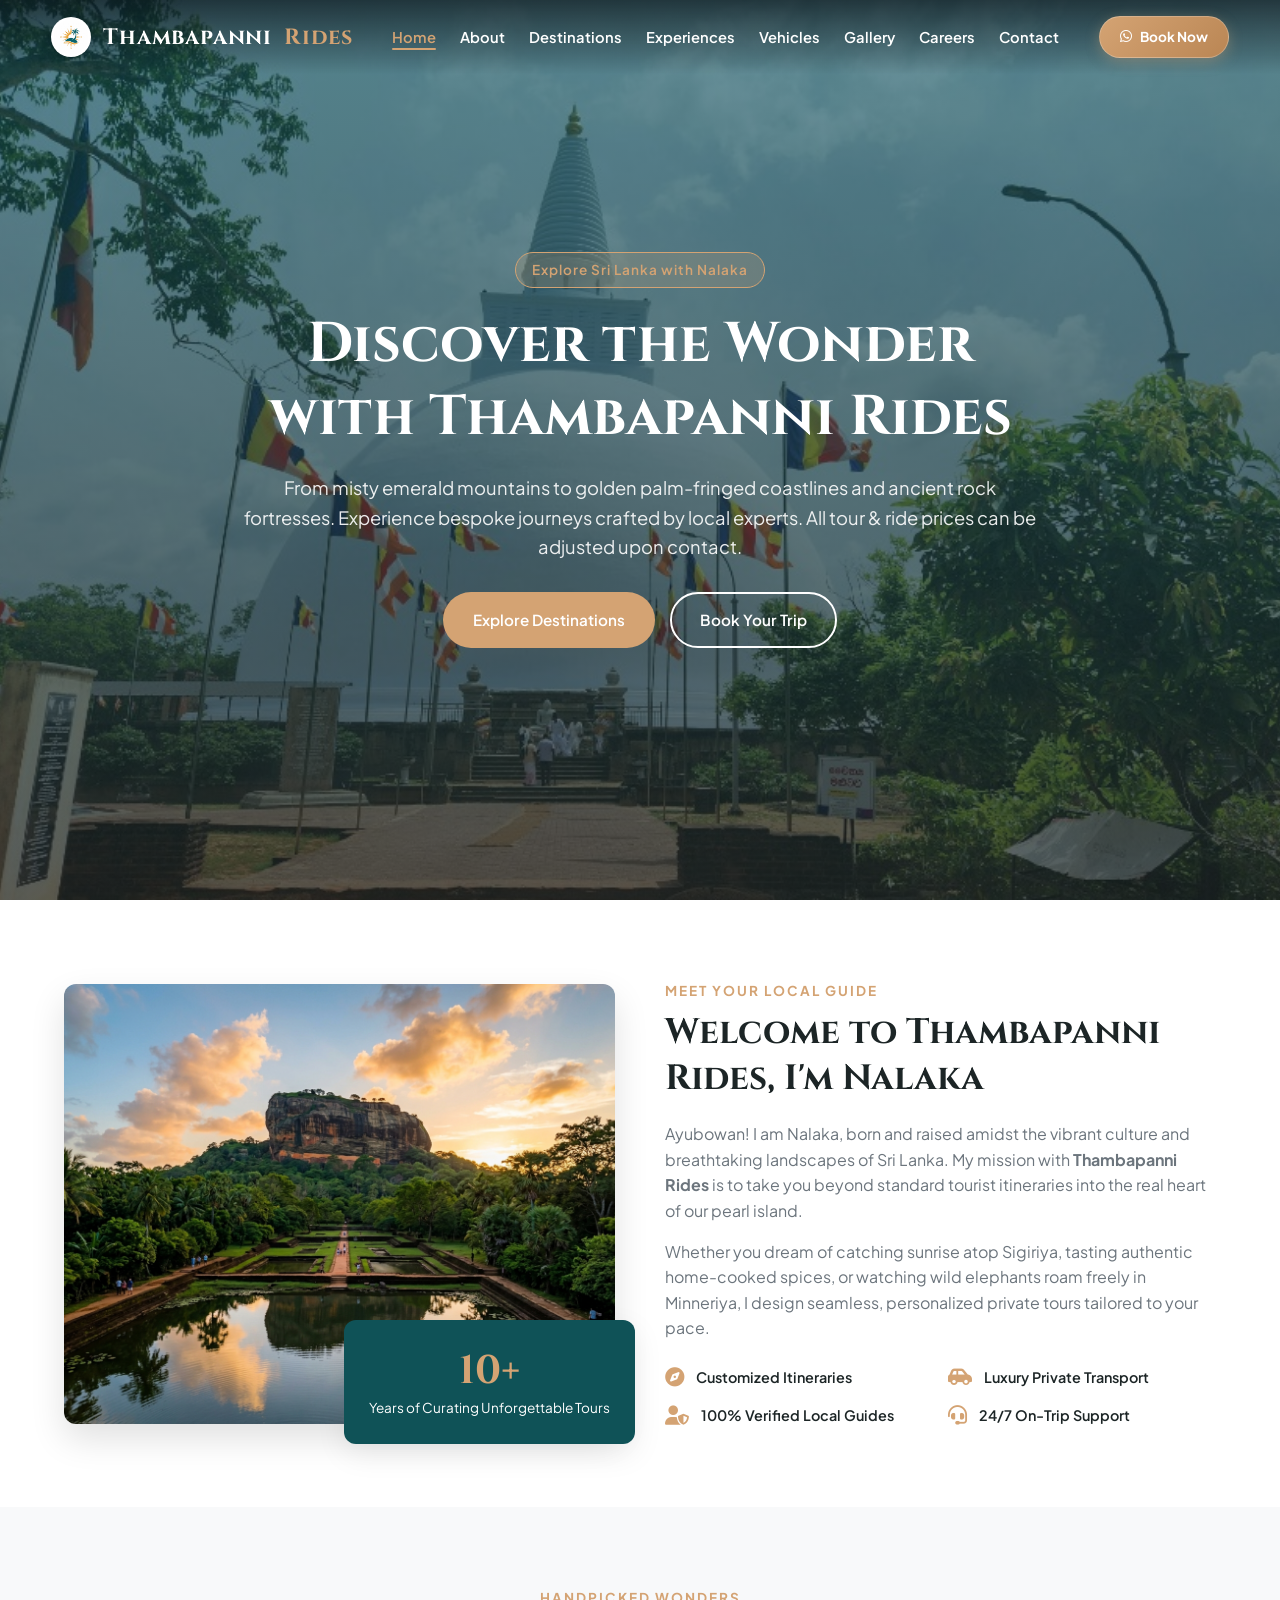
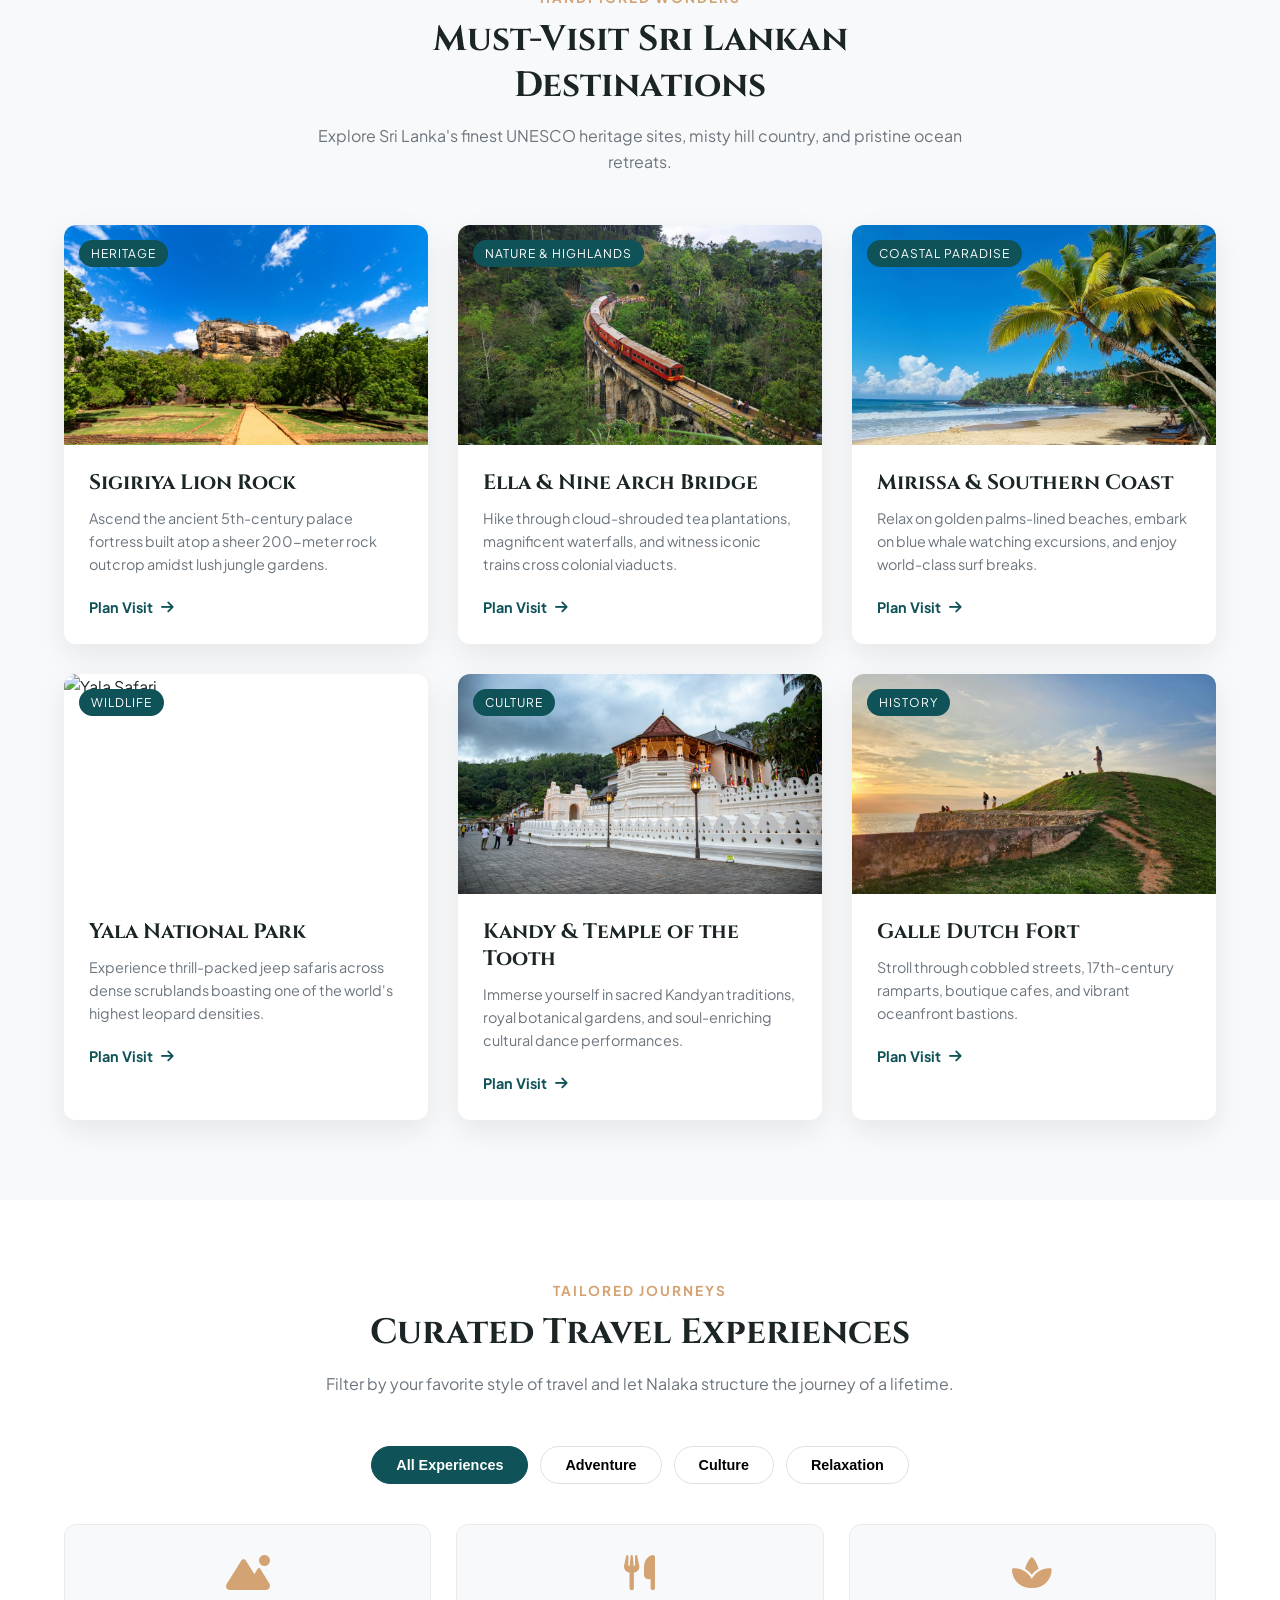
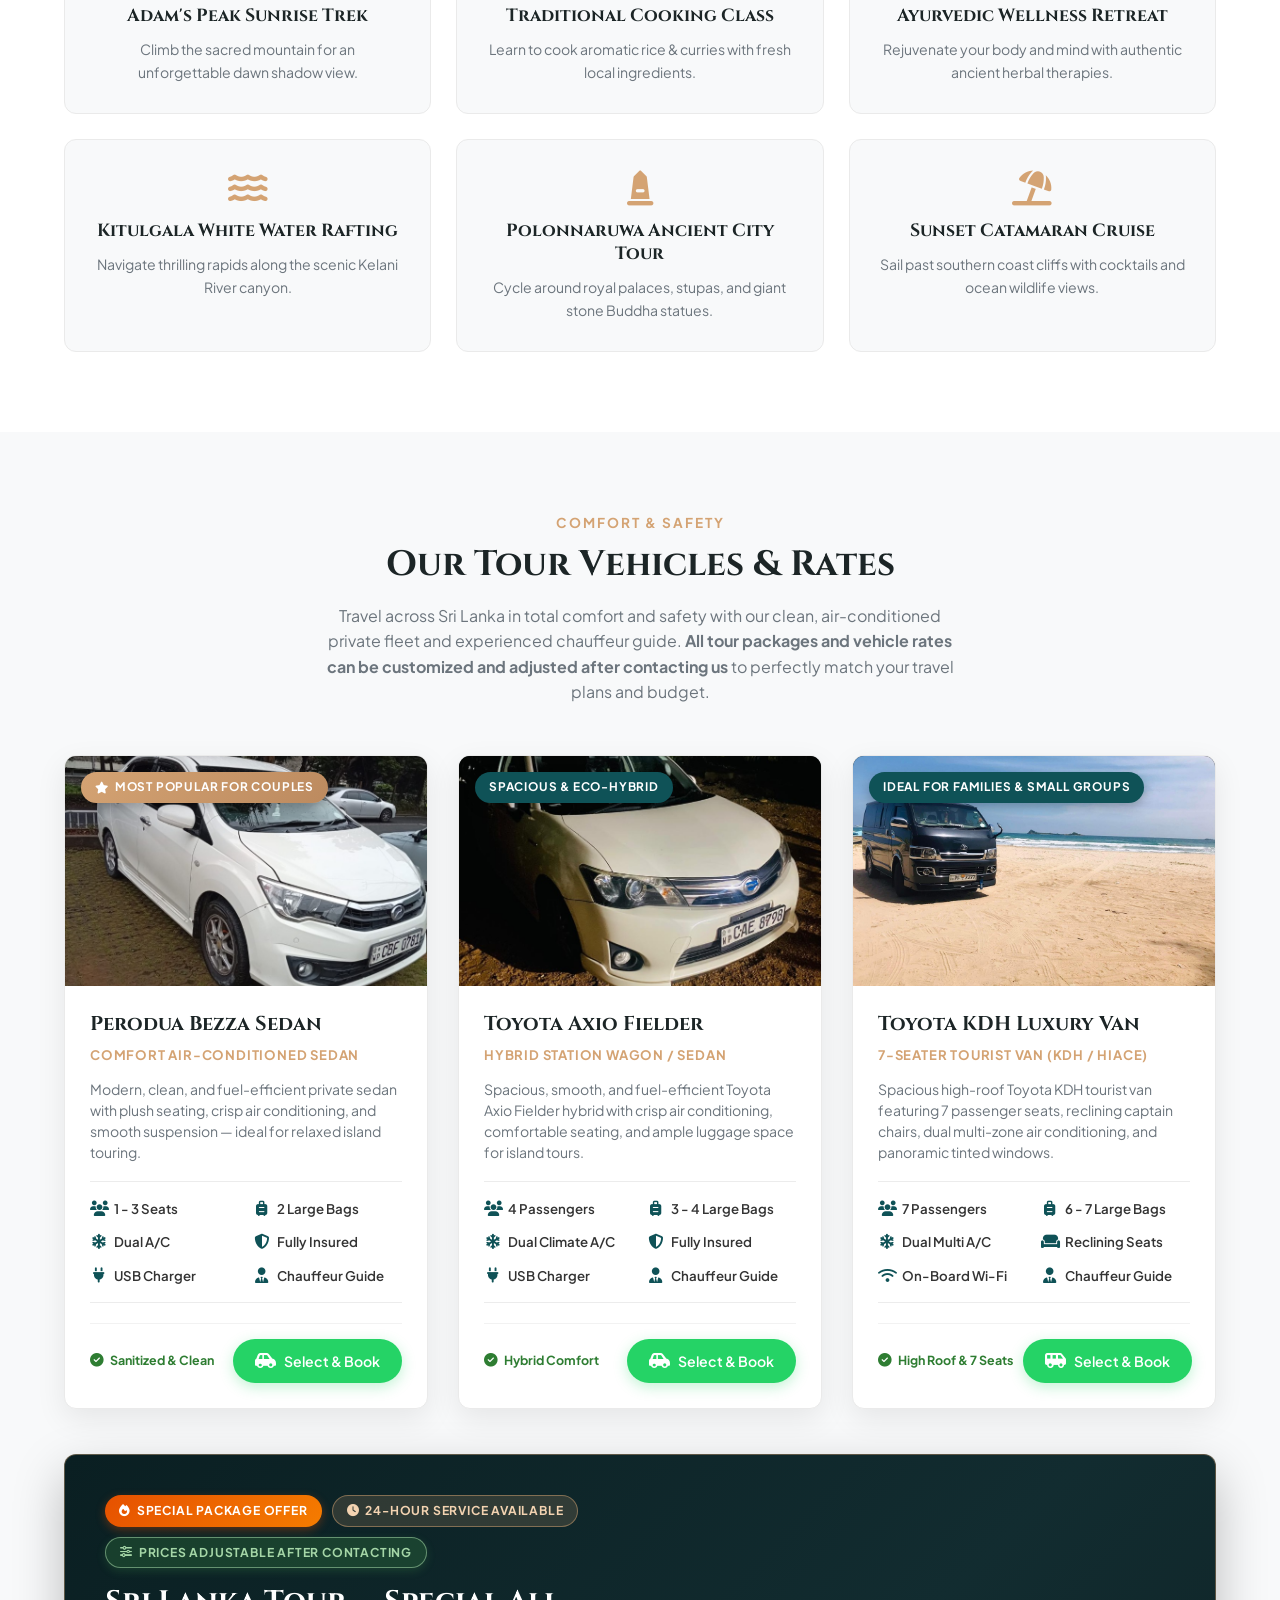
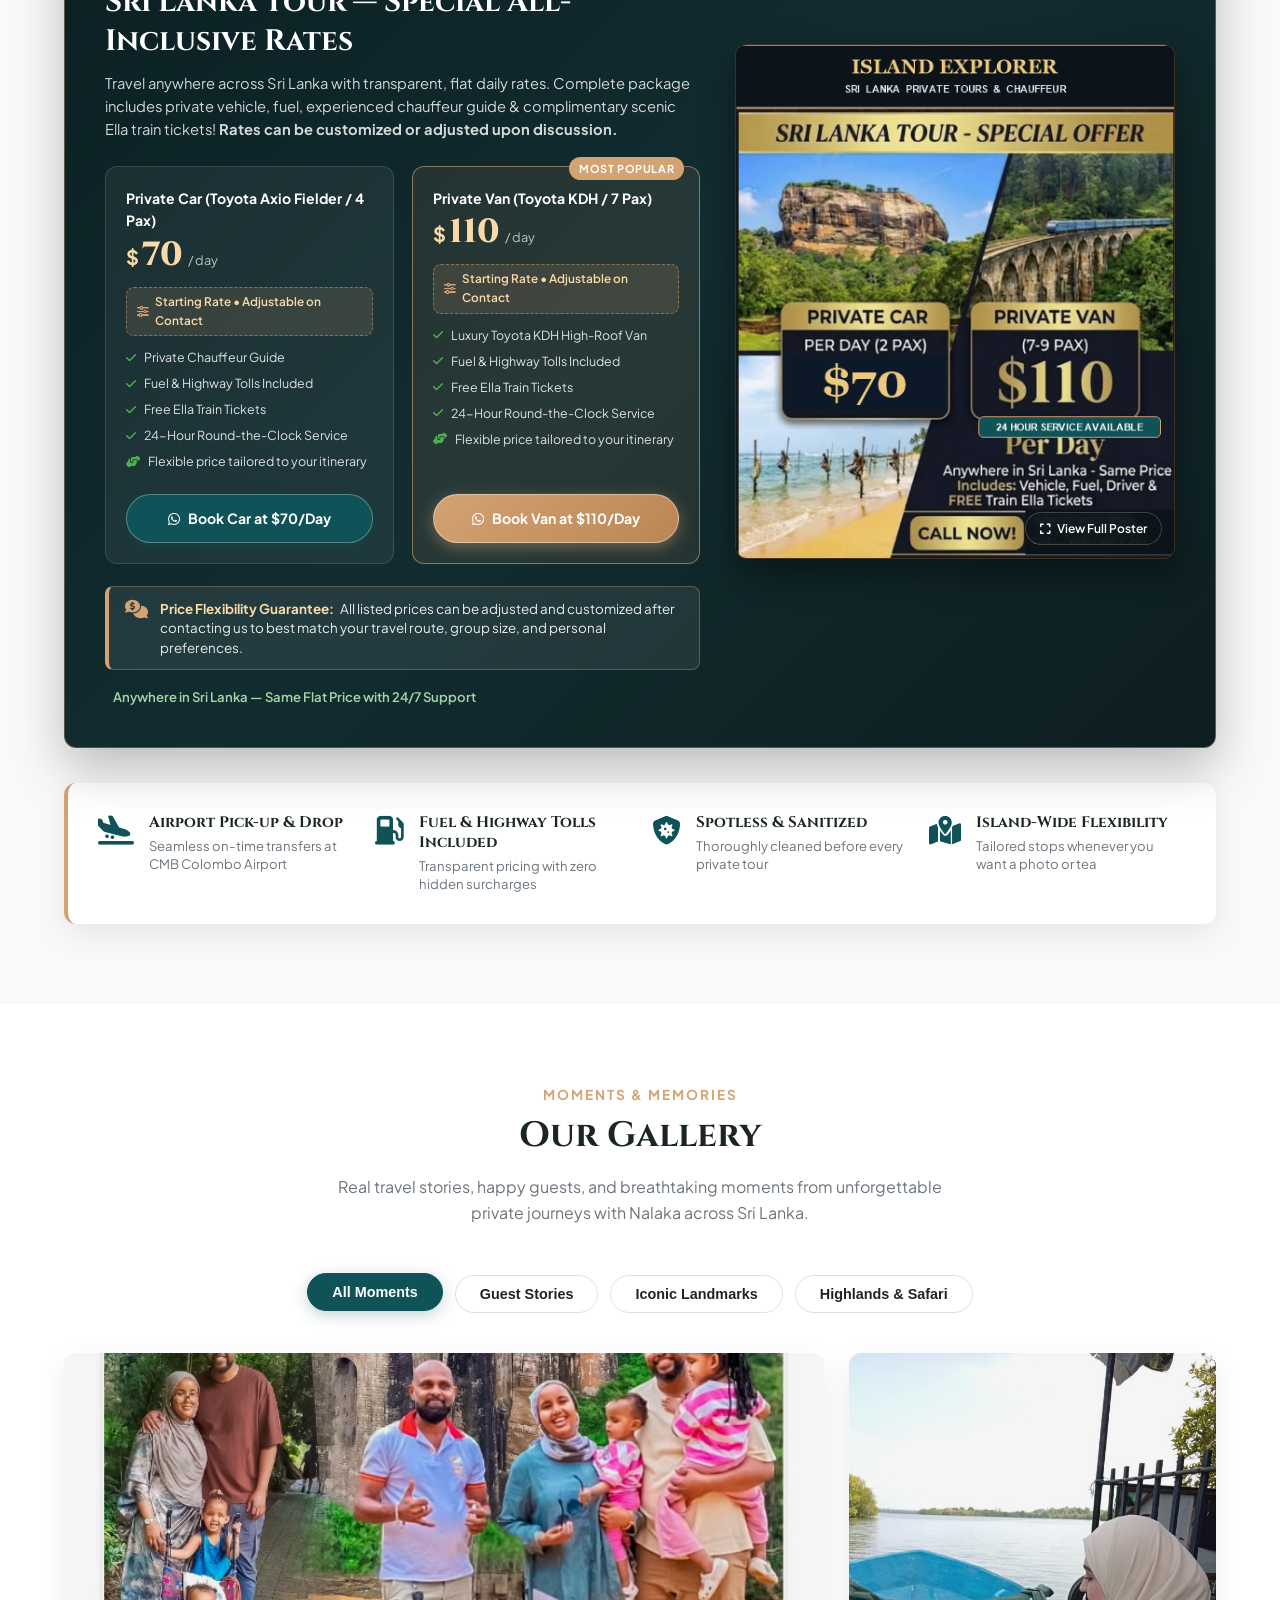
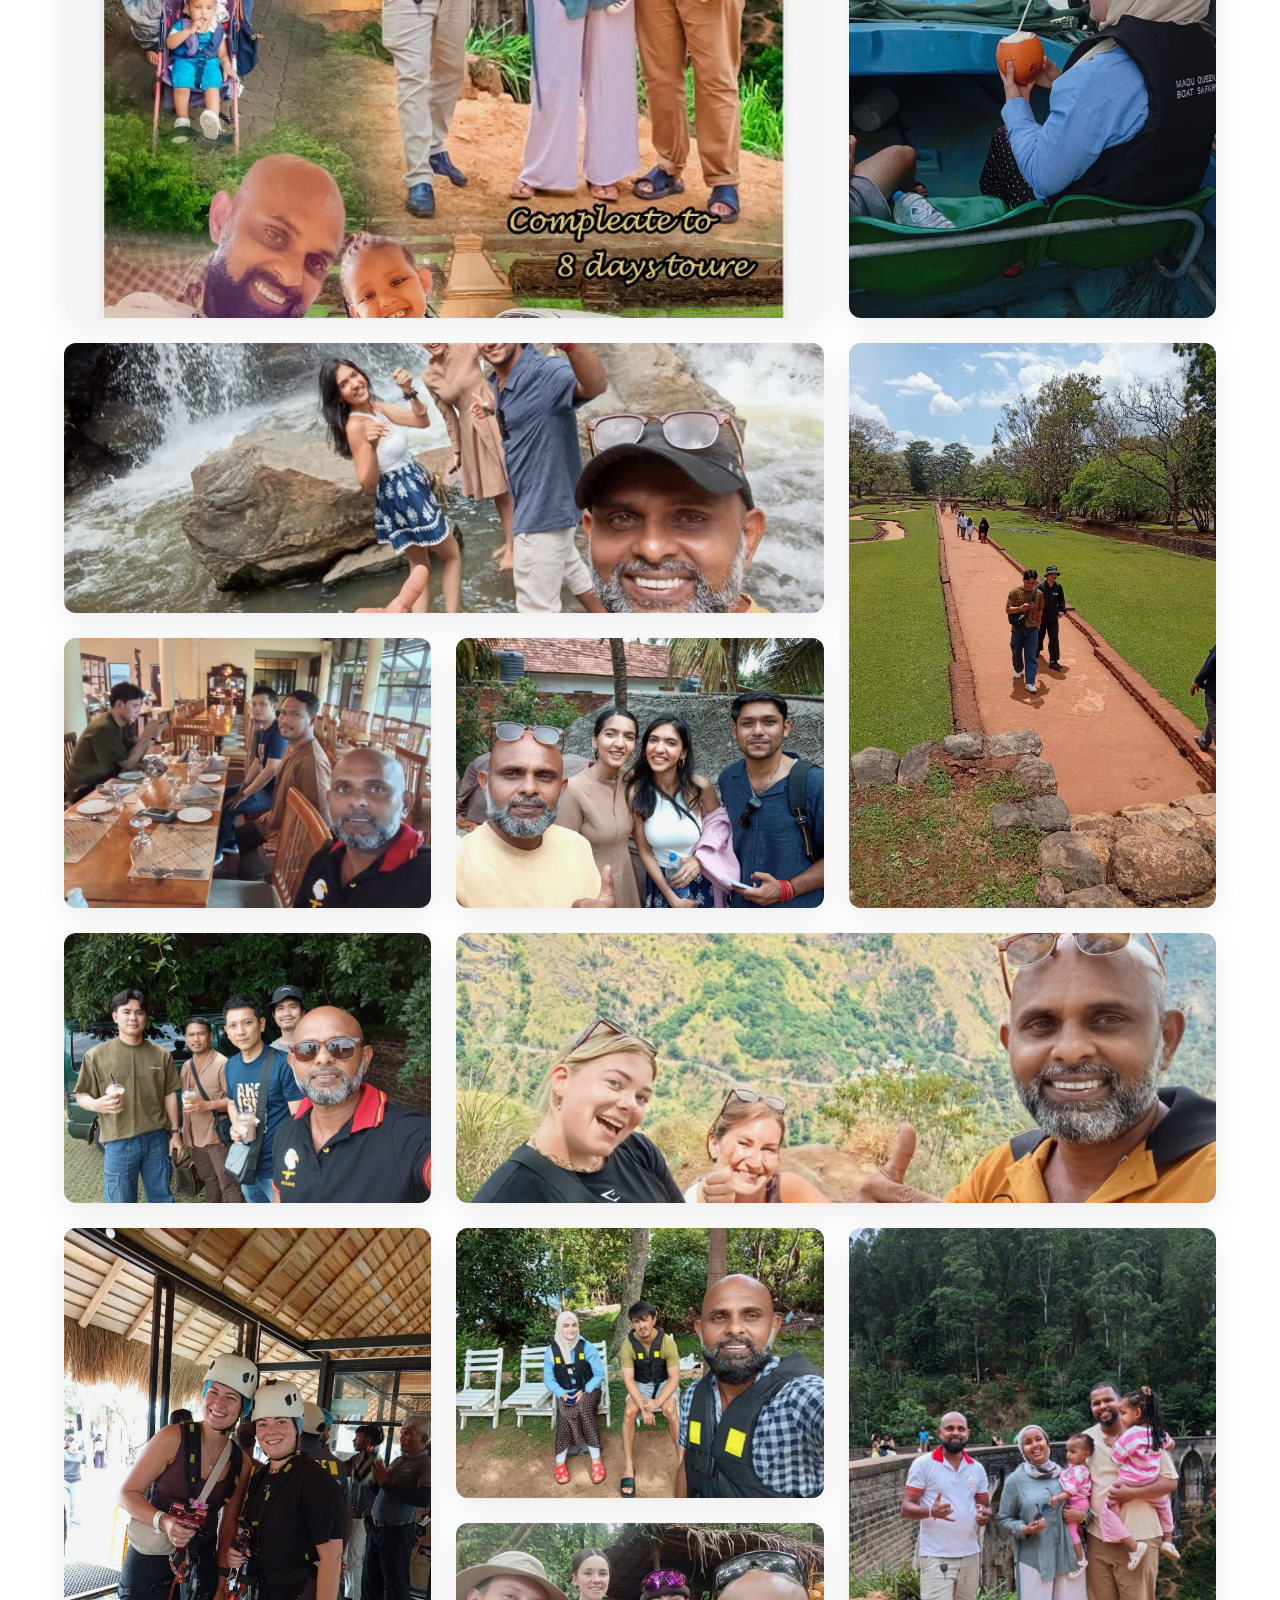
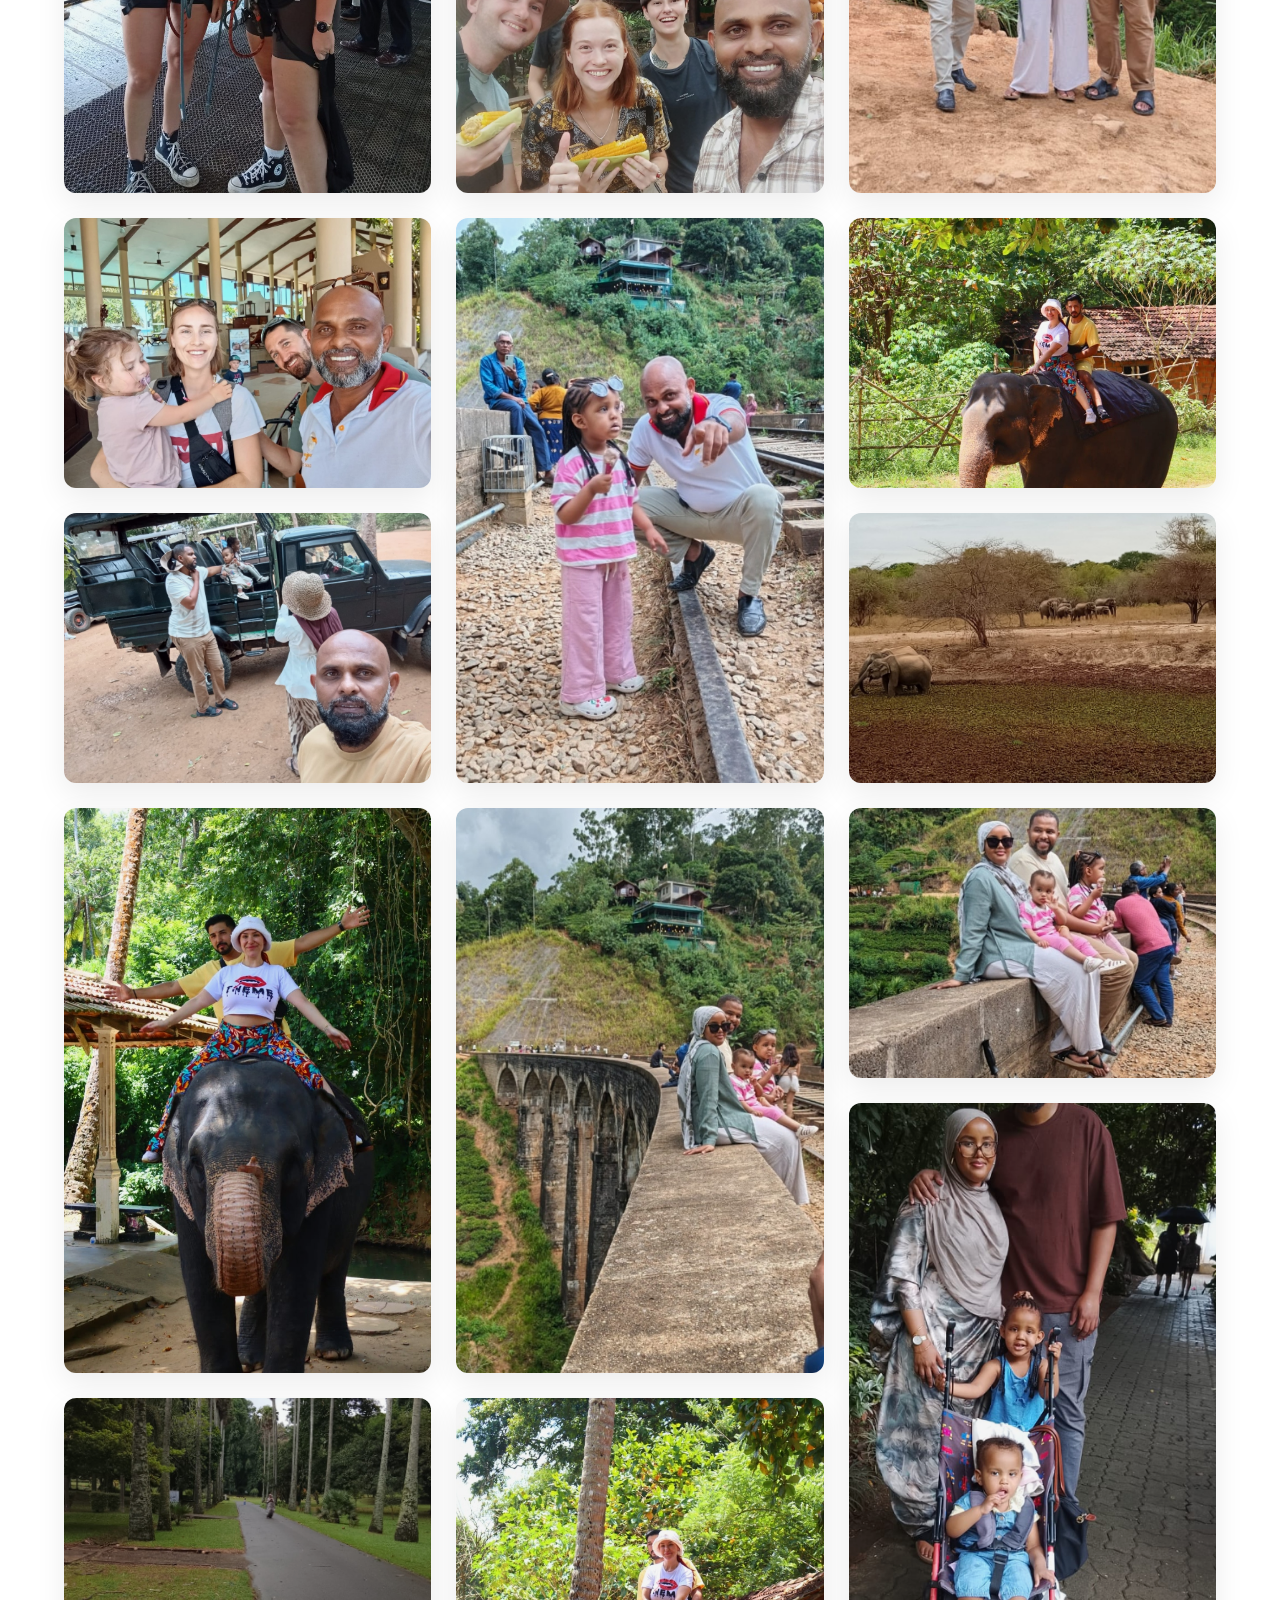
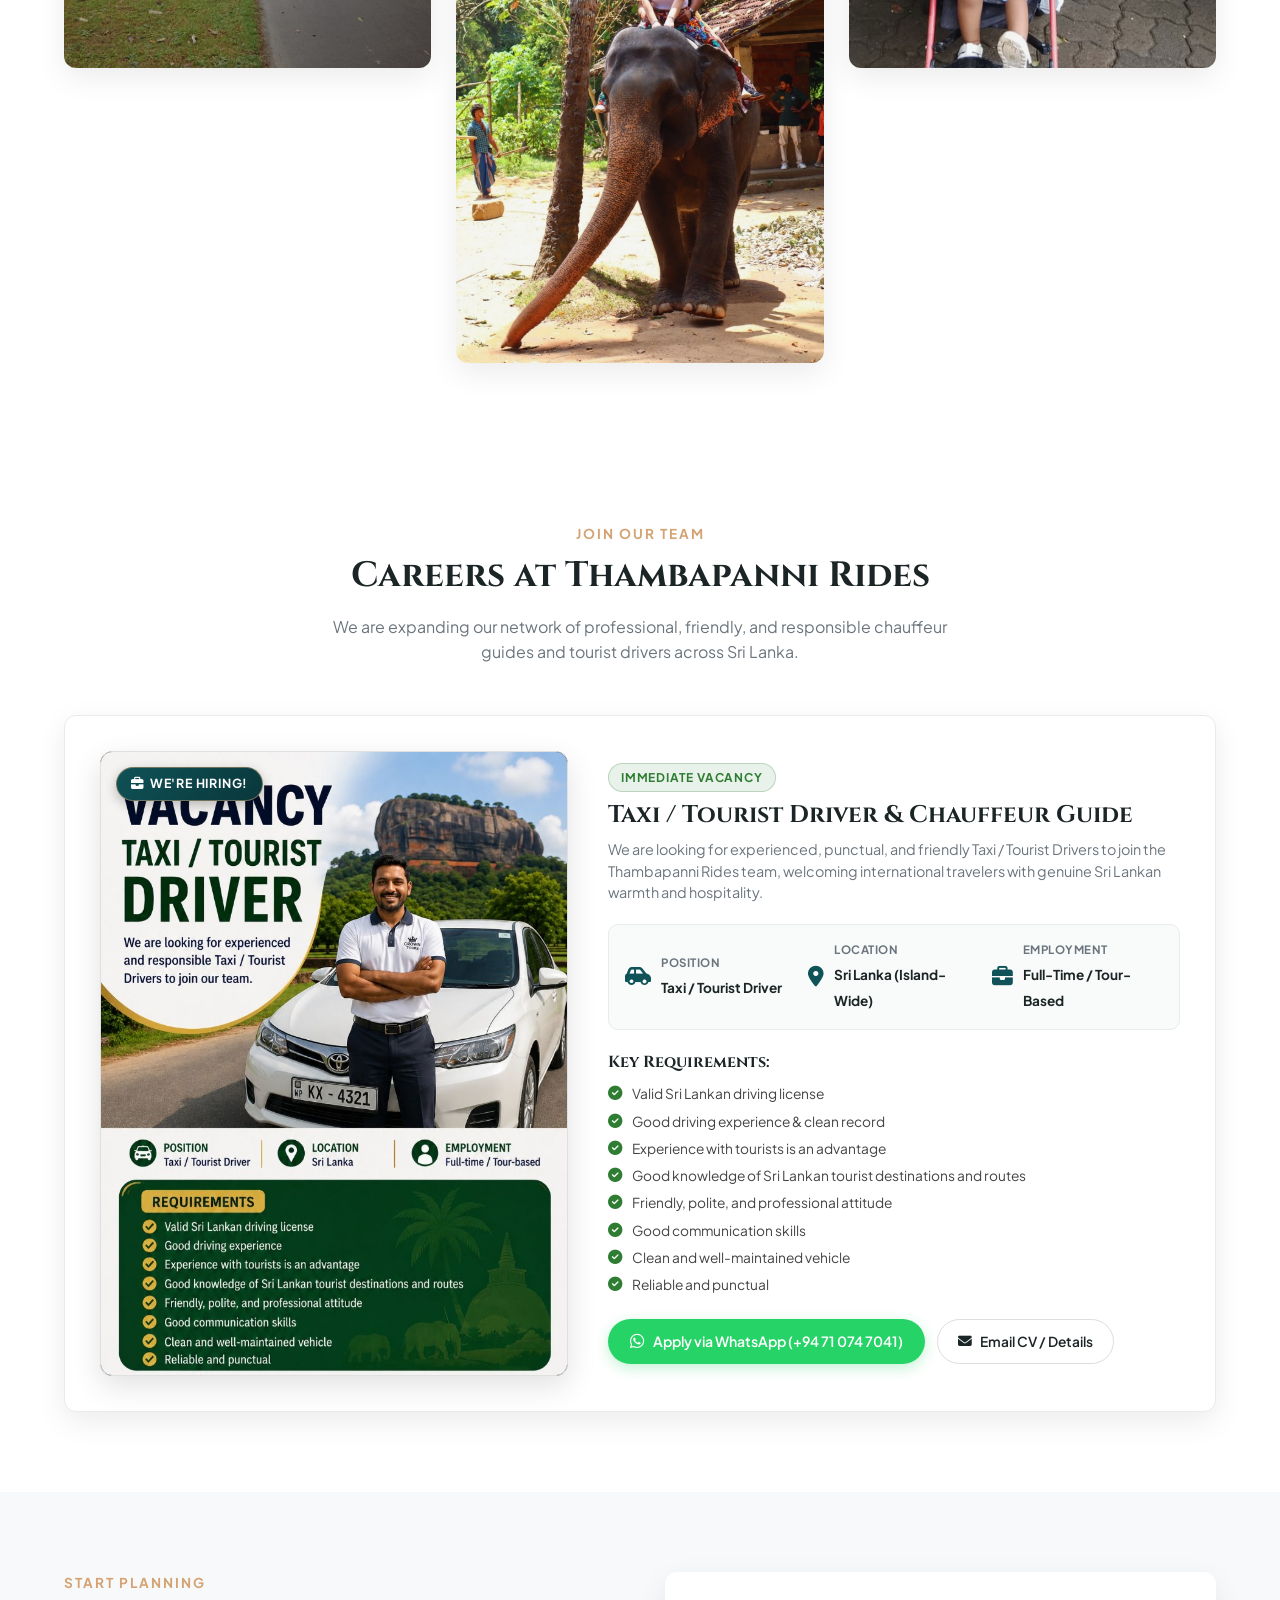
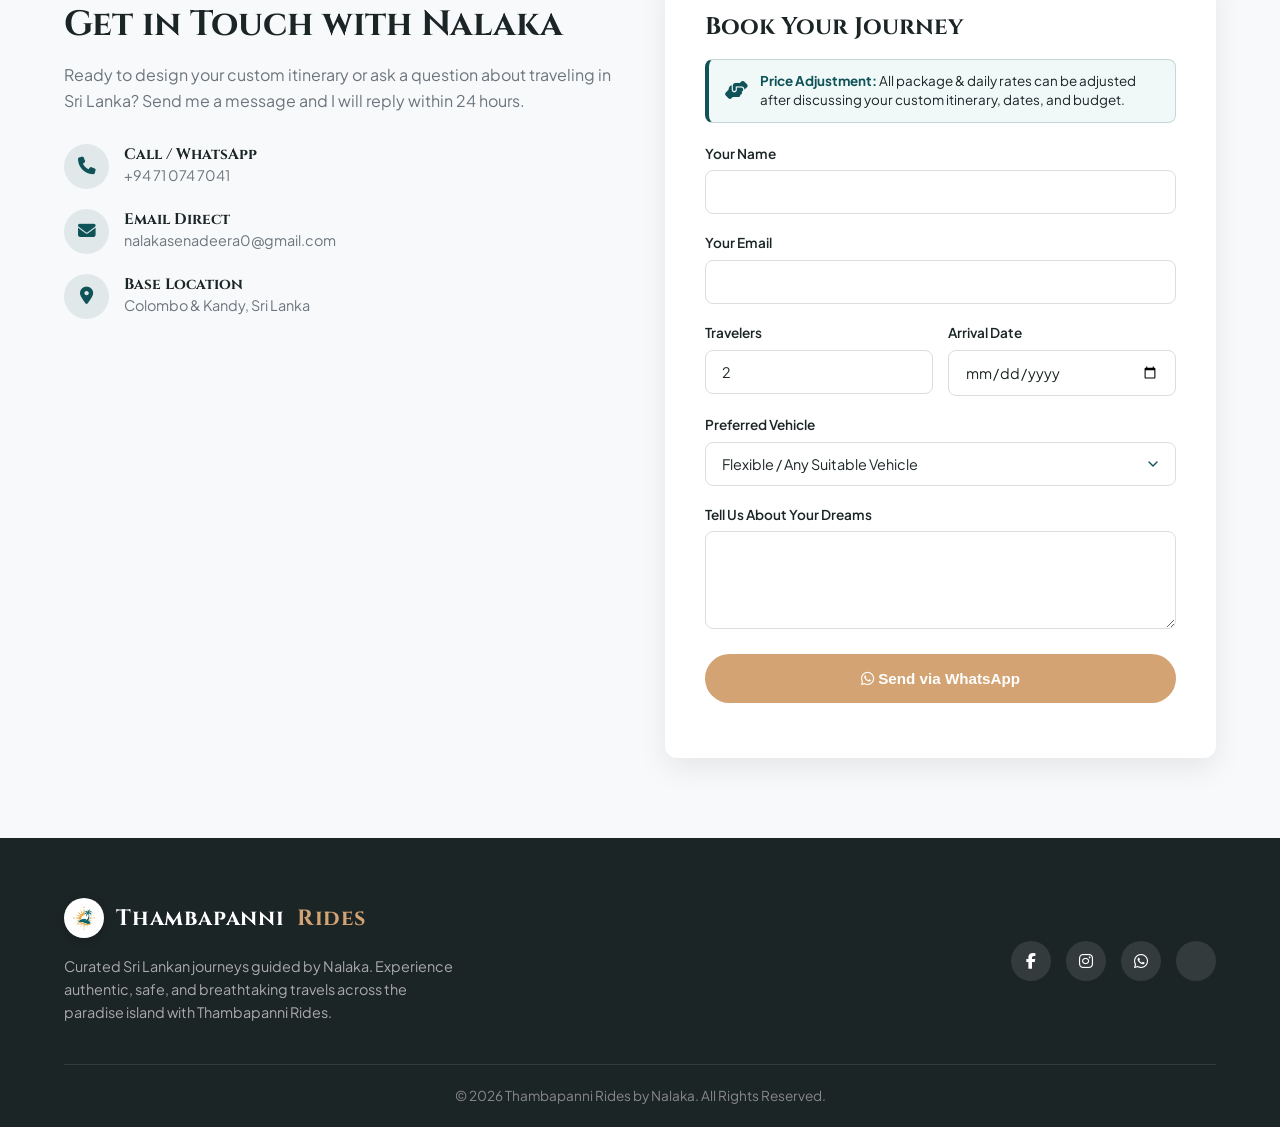
==== commit e6338689: "Updated" ====
--- a/index.html
+++ b/index.html
@@ -647,26 +647,6 @@
                     </div>
                 </div>
 
-                <!-- Gallery Item: Ella Gap & Mountain Peak Summit Hike (New Upload) -->
-                <div class="gallery-item wide" data-category="guests landmarks scenery"
-                    data-title="Ella Gap & Mountain Peak Summit Hike" data-tag="Mountain Trek"
-                    data-desc="Unforgettable summit smiles and panoramic views across Ella Gap with lovely travelers on a guided mountain hiking trail alongside Nalaka.">
-                    <div class="gallery-img-wrapper">
-                        <img src="images/guest-ella-peak-hiking-smiles.jpg"
-                            alt="Nalaka and happy hikers giving thumbs up overlooking Ella Gap mountains in Sri Lanka"
-                            loading="lazy">
-                        <div class="gallery-overlay">
-                            <span class="gallery-tag"><i class="fa-solid fa-mountain-sun"></i> Ella Summit Trek</span>
-                            <div class="gallery-info">
-                                <h3>Ella Gap Summit & Hiking Smiles</h3>
-                                <p>Joyful thumbs-up moments and panoramic highland vistas across the dramatic Ella mountain range.</p>
-                            </div>
-                            <button class="gallery-zoom-btn" aria-label="View larger image"><i
-                                    class="fa-solid fa-expand"></i></button>
-                        </div>
-                    </div>
-                </div>
-
                 <!-- Gallery Item: Private Van Tour & Island Road Trip (New Upload) -->
                 <div class="gallery-item" data-category="guests"
                     data-title="Private Van Tour & Island Road Trip" data-tag="Van Tour"
@@ -719,25 +699,6 @@
                             <div class="gallery-info">
                                 <h3>Ella Mega Zipline Thrills</h3>
                                 <p>Adrenaline-pumping flights and happy smiles over Ella's emerald hill country.</p>
-                            </div>
-                            <button class="gallery-zoom-btn" aria-label="View larger image"><i
-                                    class="fa-solid fa-expand"></i></button>
-                        </div>
-                    </div>
-                </div>
-
-                <!-- Gallery Item: Ella Adventure Park & Gear Station (New Upload) -->
-                <div class="gallery-item tall" data-category="guests scenery"
-                    data-title="Ella Adventure Park & Flying Ravana Gear" data-tag="Highland Thrills"
-                    data-desc="Exciting outdoor adventure sports and zipline thrills organized in scenic Ella for unforgettable holiday memories.">
-                    <div class="gallery-img-wrapper">
-                        <img src="images/guest-flying-ravana-zipline.jpg"
-                            alt="Travelers at Ella Zipline and Adventure Center" loading="lazy">
-                        <div class="gallery-overlay">
-                            <span class="gallery-tag"><i class="fa-solid fa-person-hiking"></i> Highland Thrills</span>
-                            <div class="gallery-info">
-                                <h3>Ella Adventure Park Gear</h3>
-                                <p>Ready for exhilarating aerial and climbing adventures in scenic Ella.</p>
                             </div>
                             <button class="gallery-zoom-btn" aria-label="View larger image"><i
                                     class="fa-solid fa-expand"></i></button>
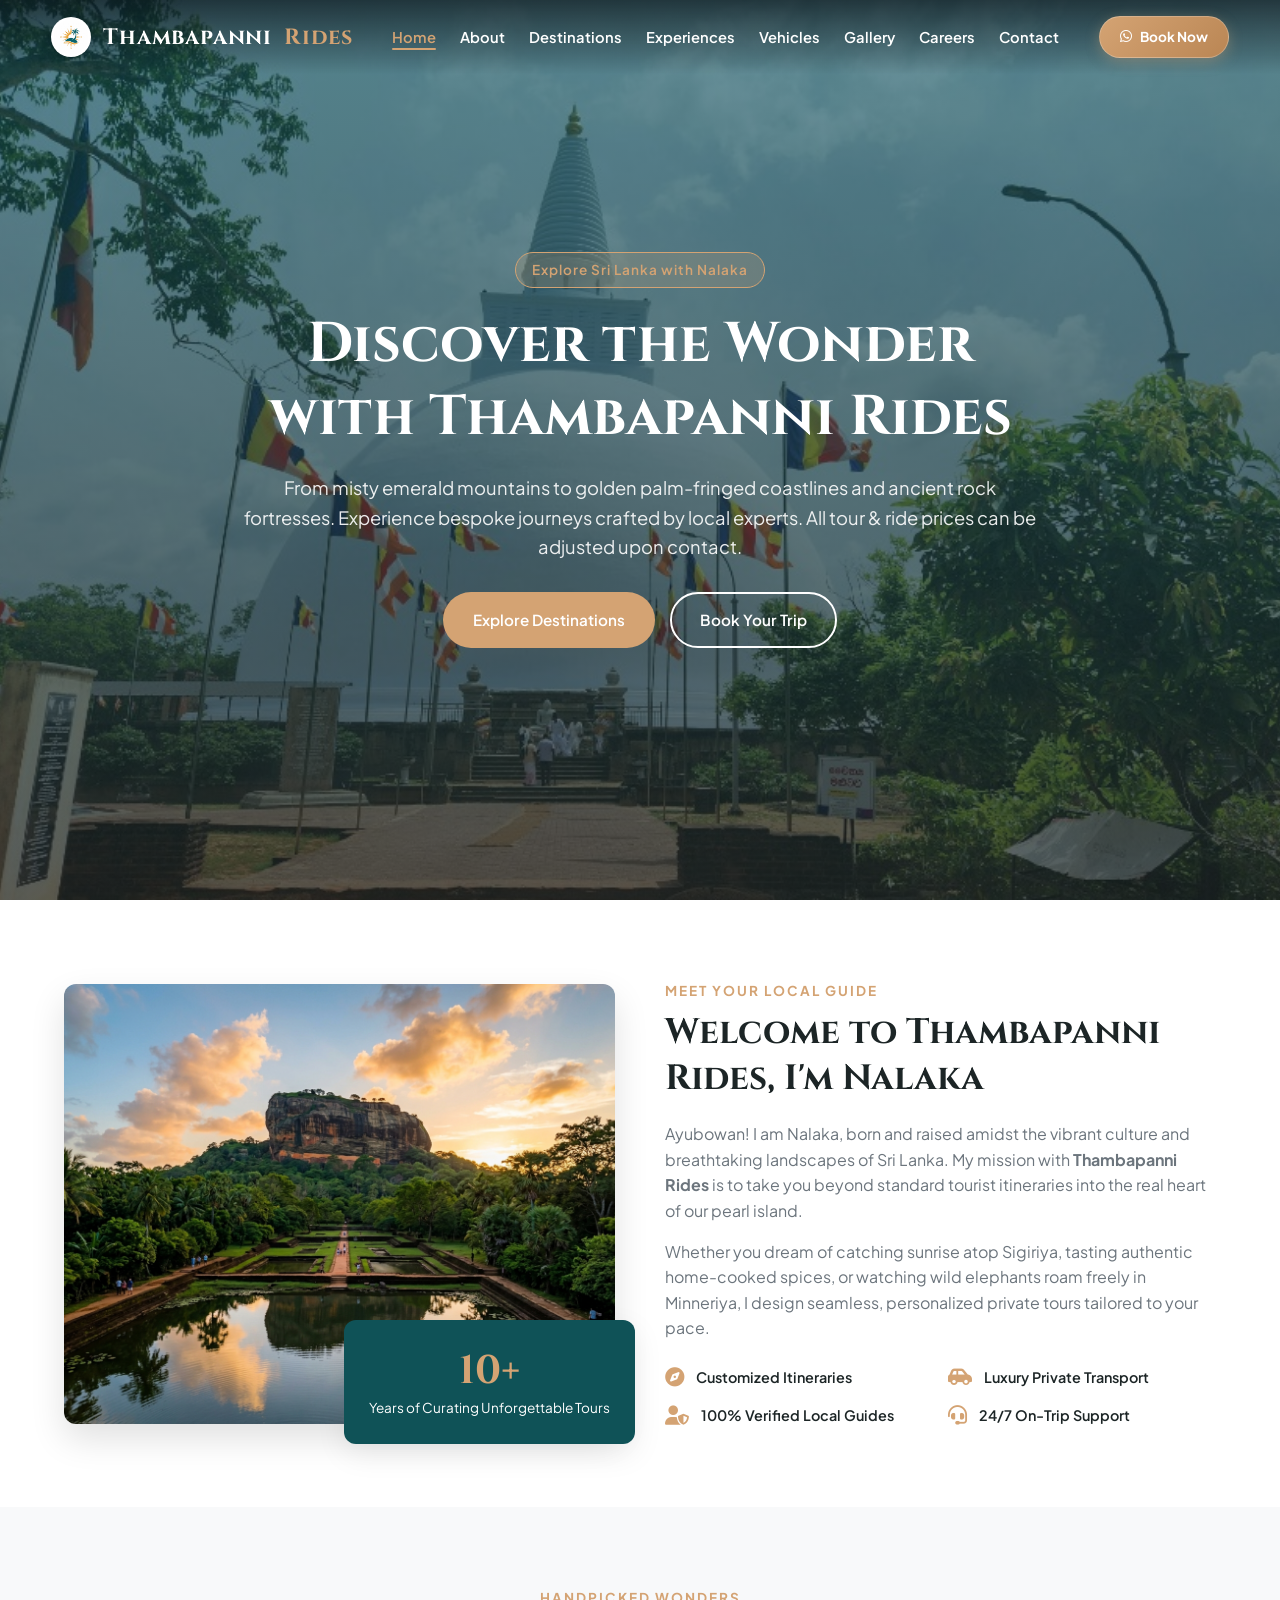
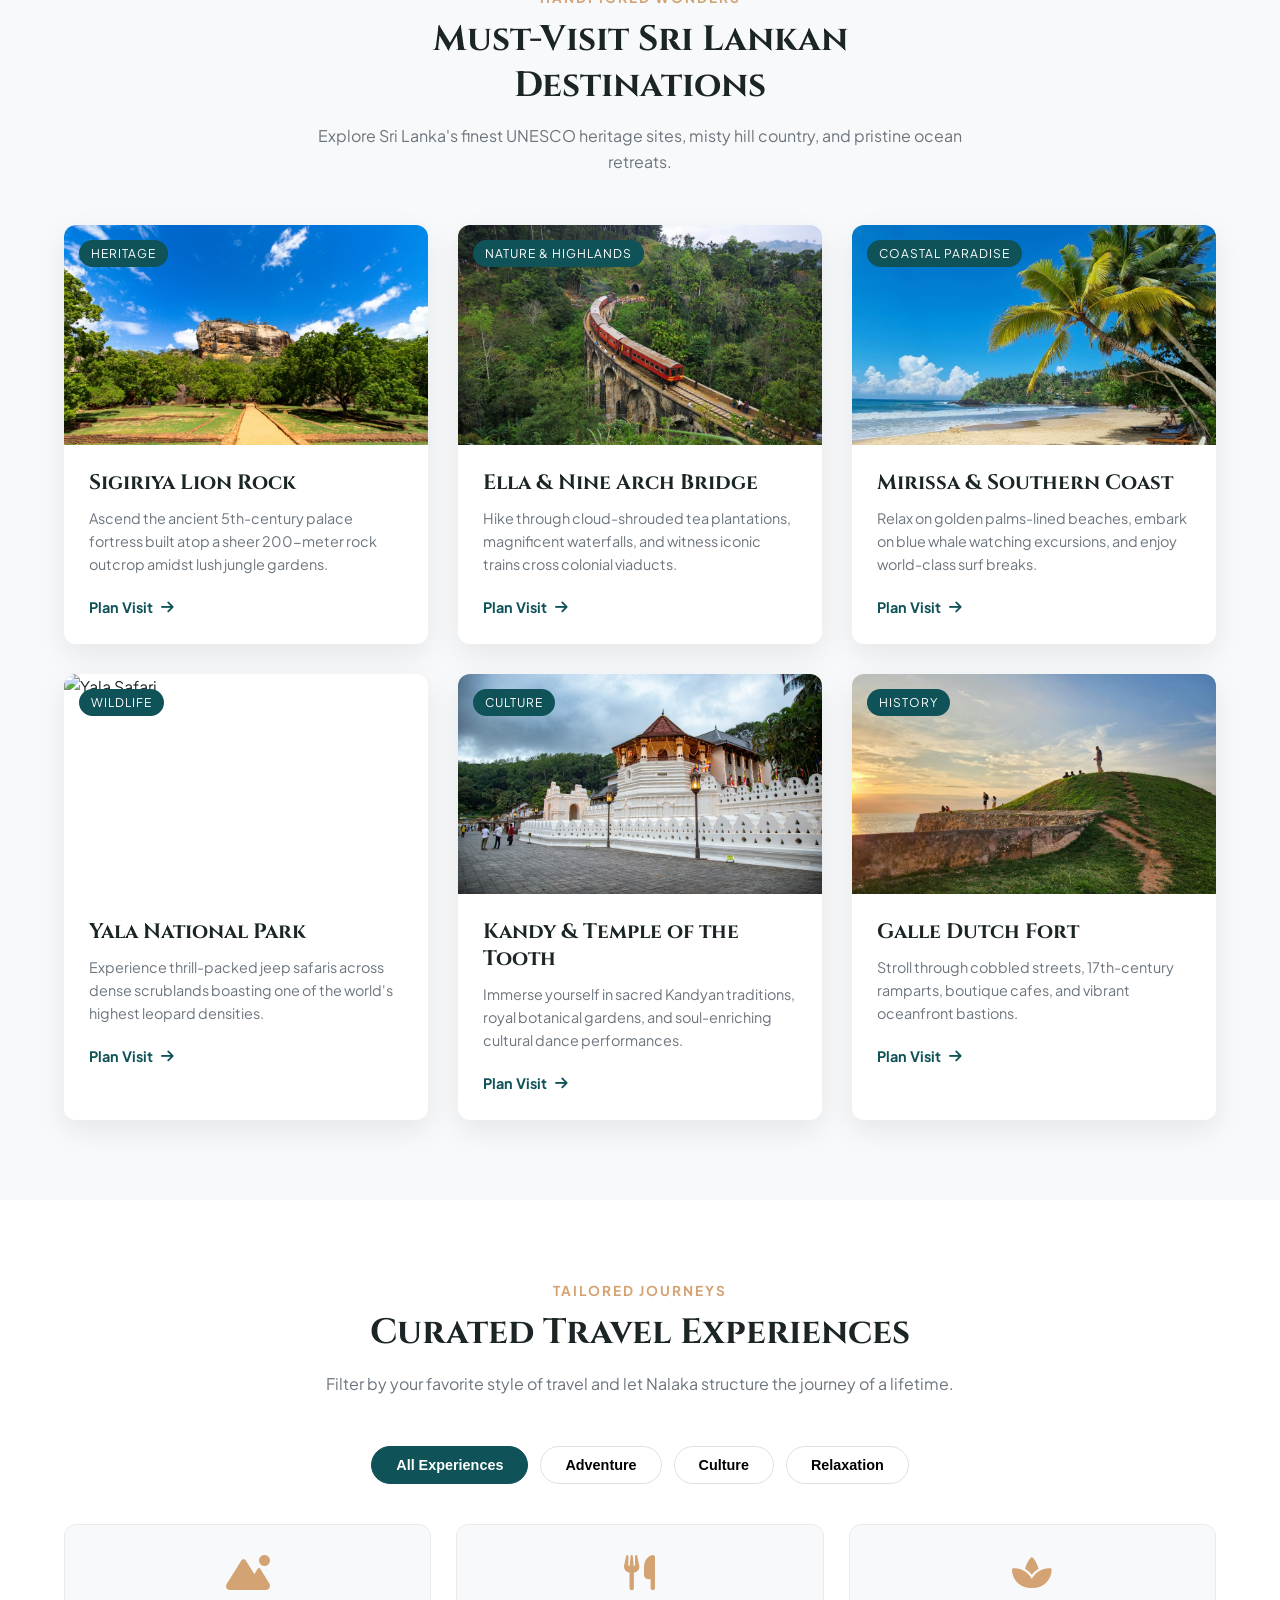
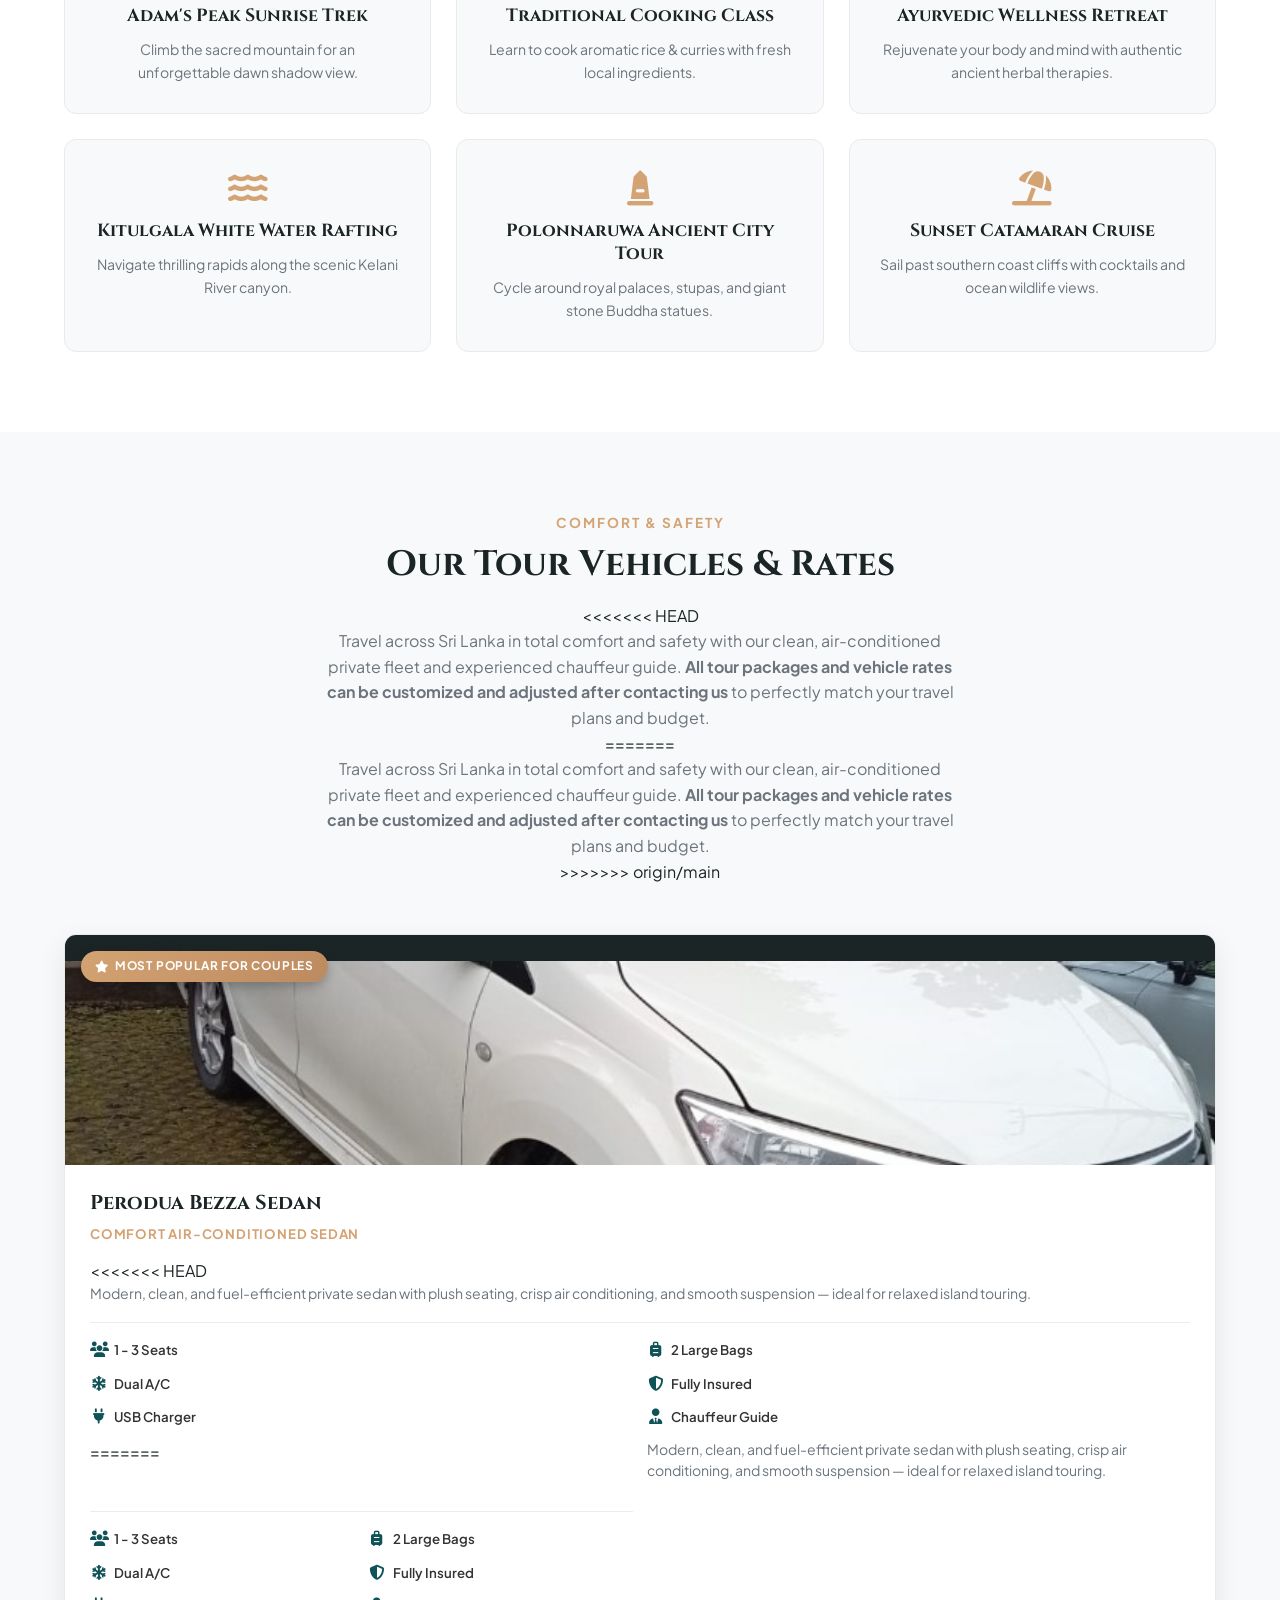
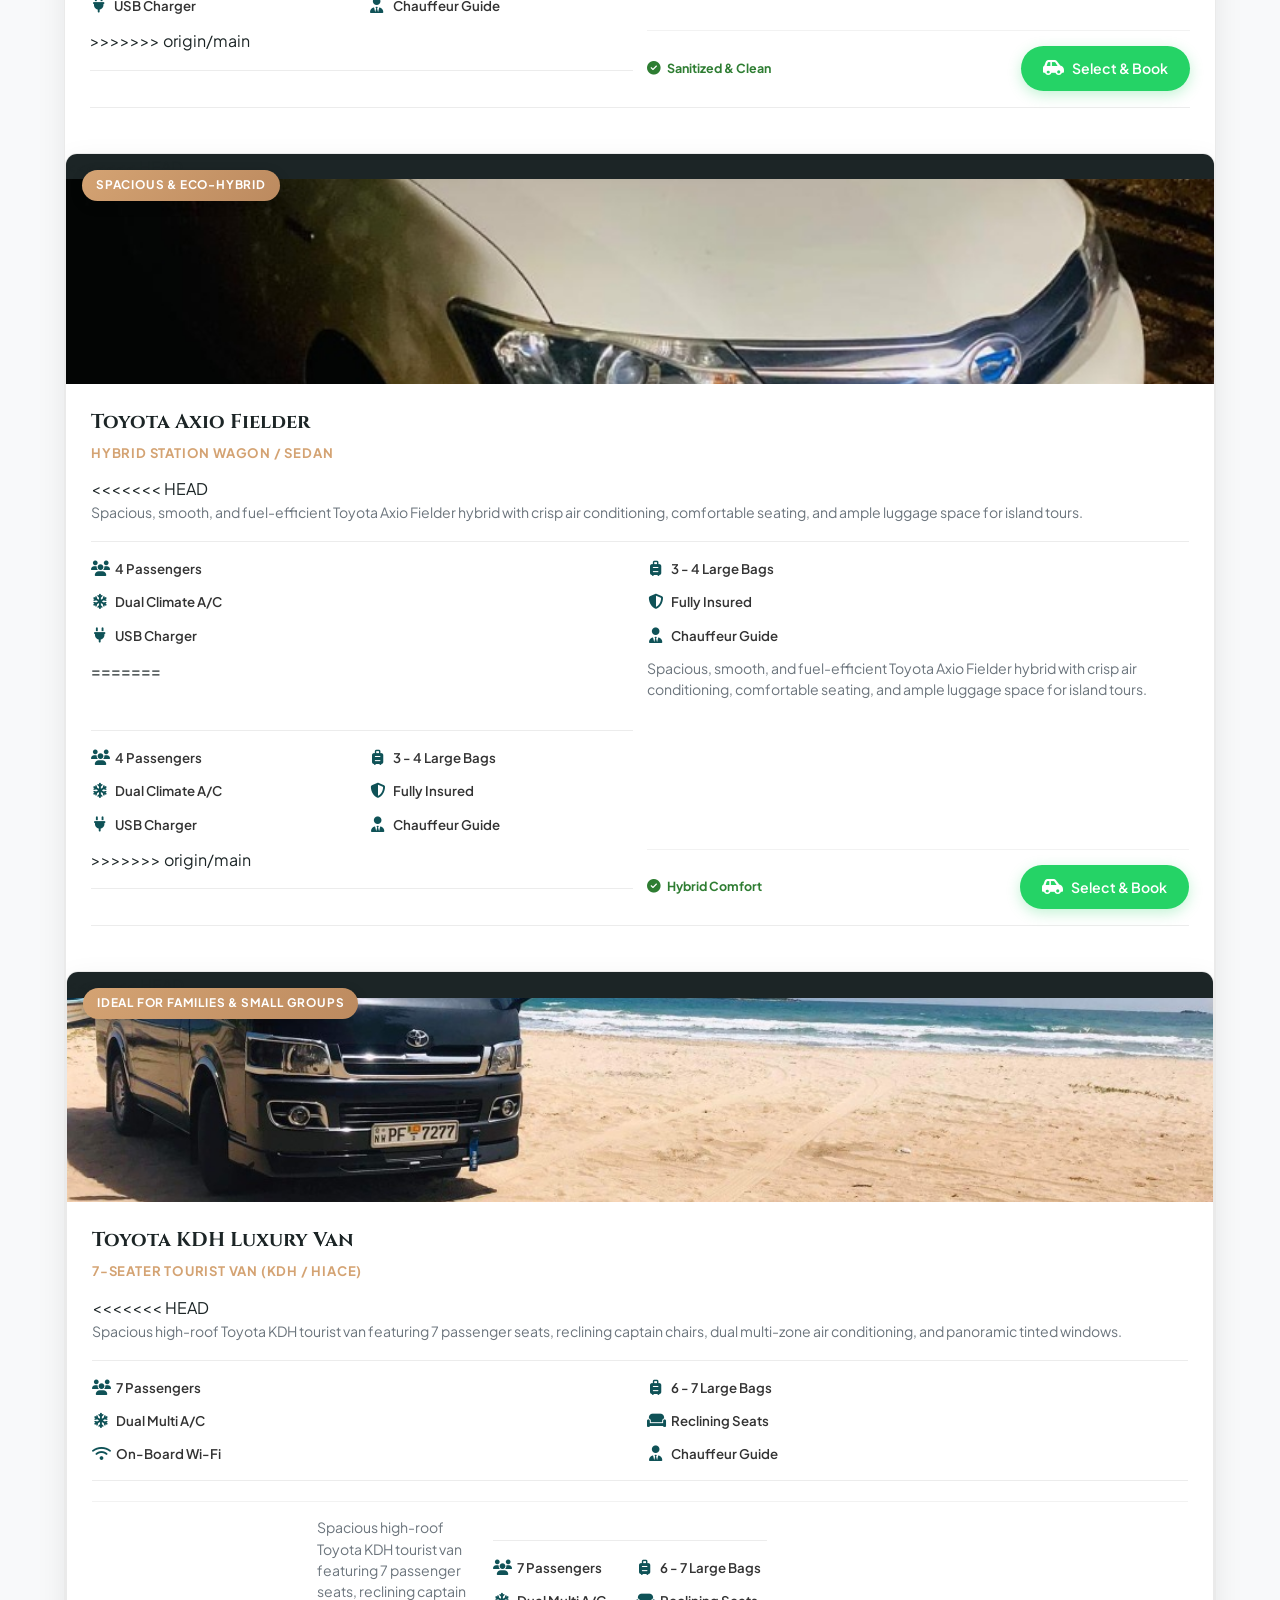
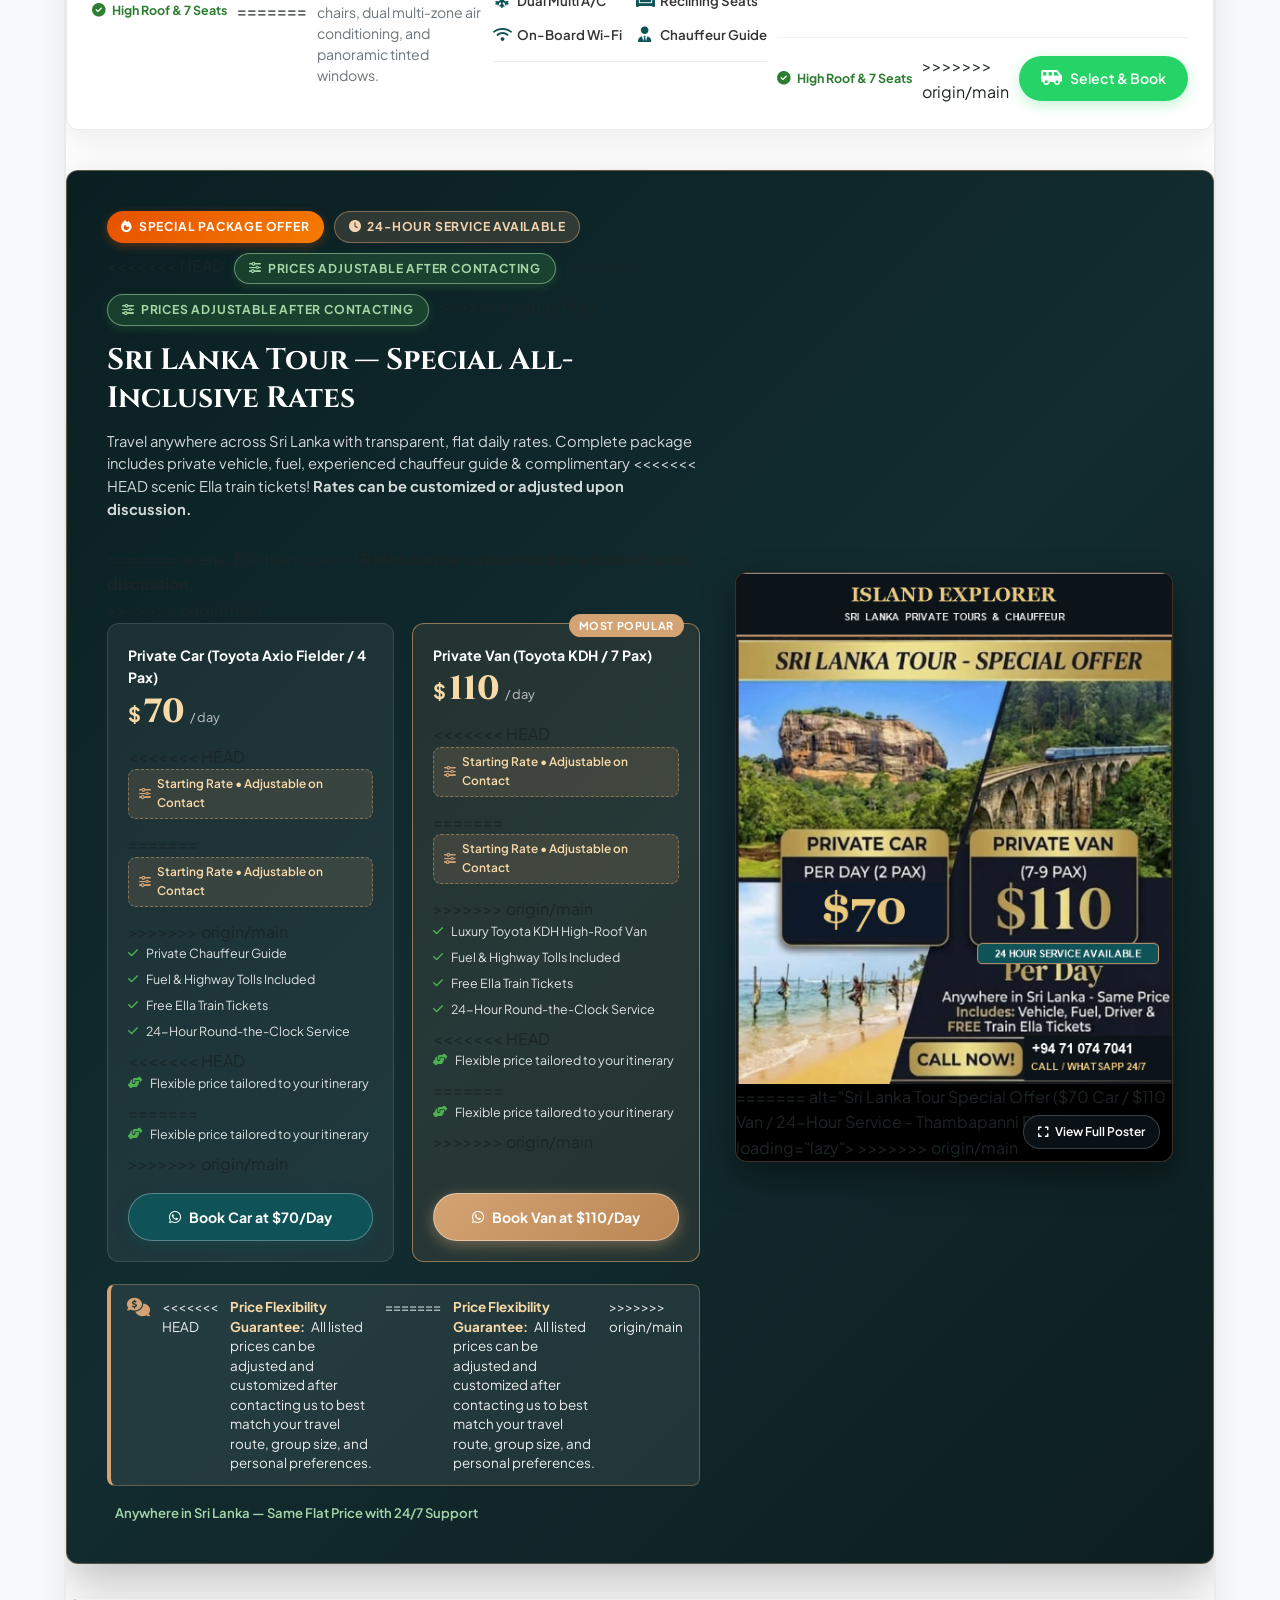
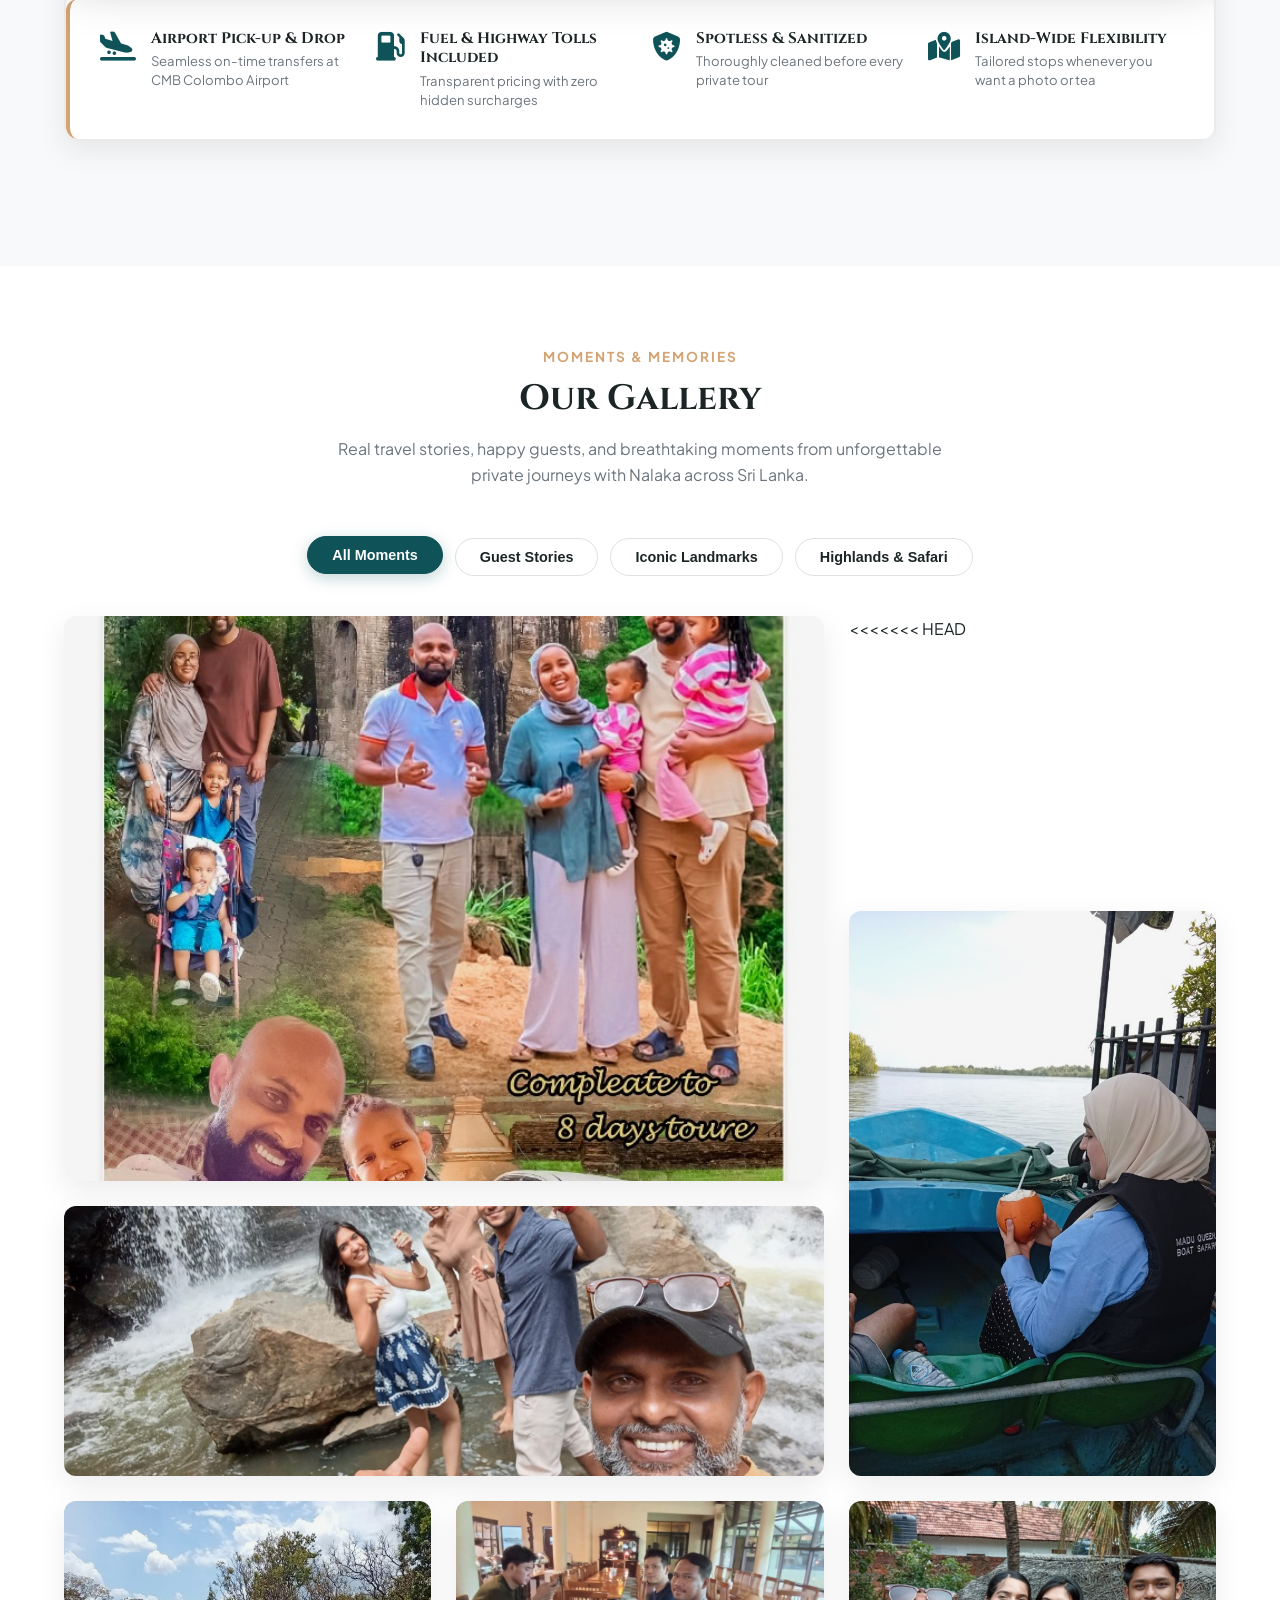
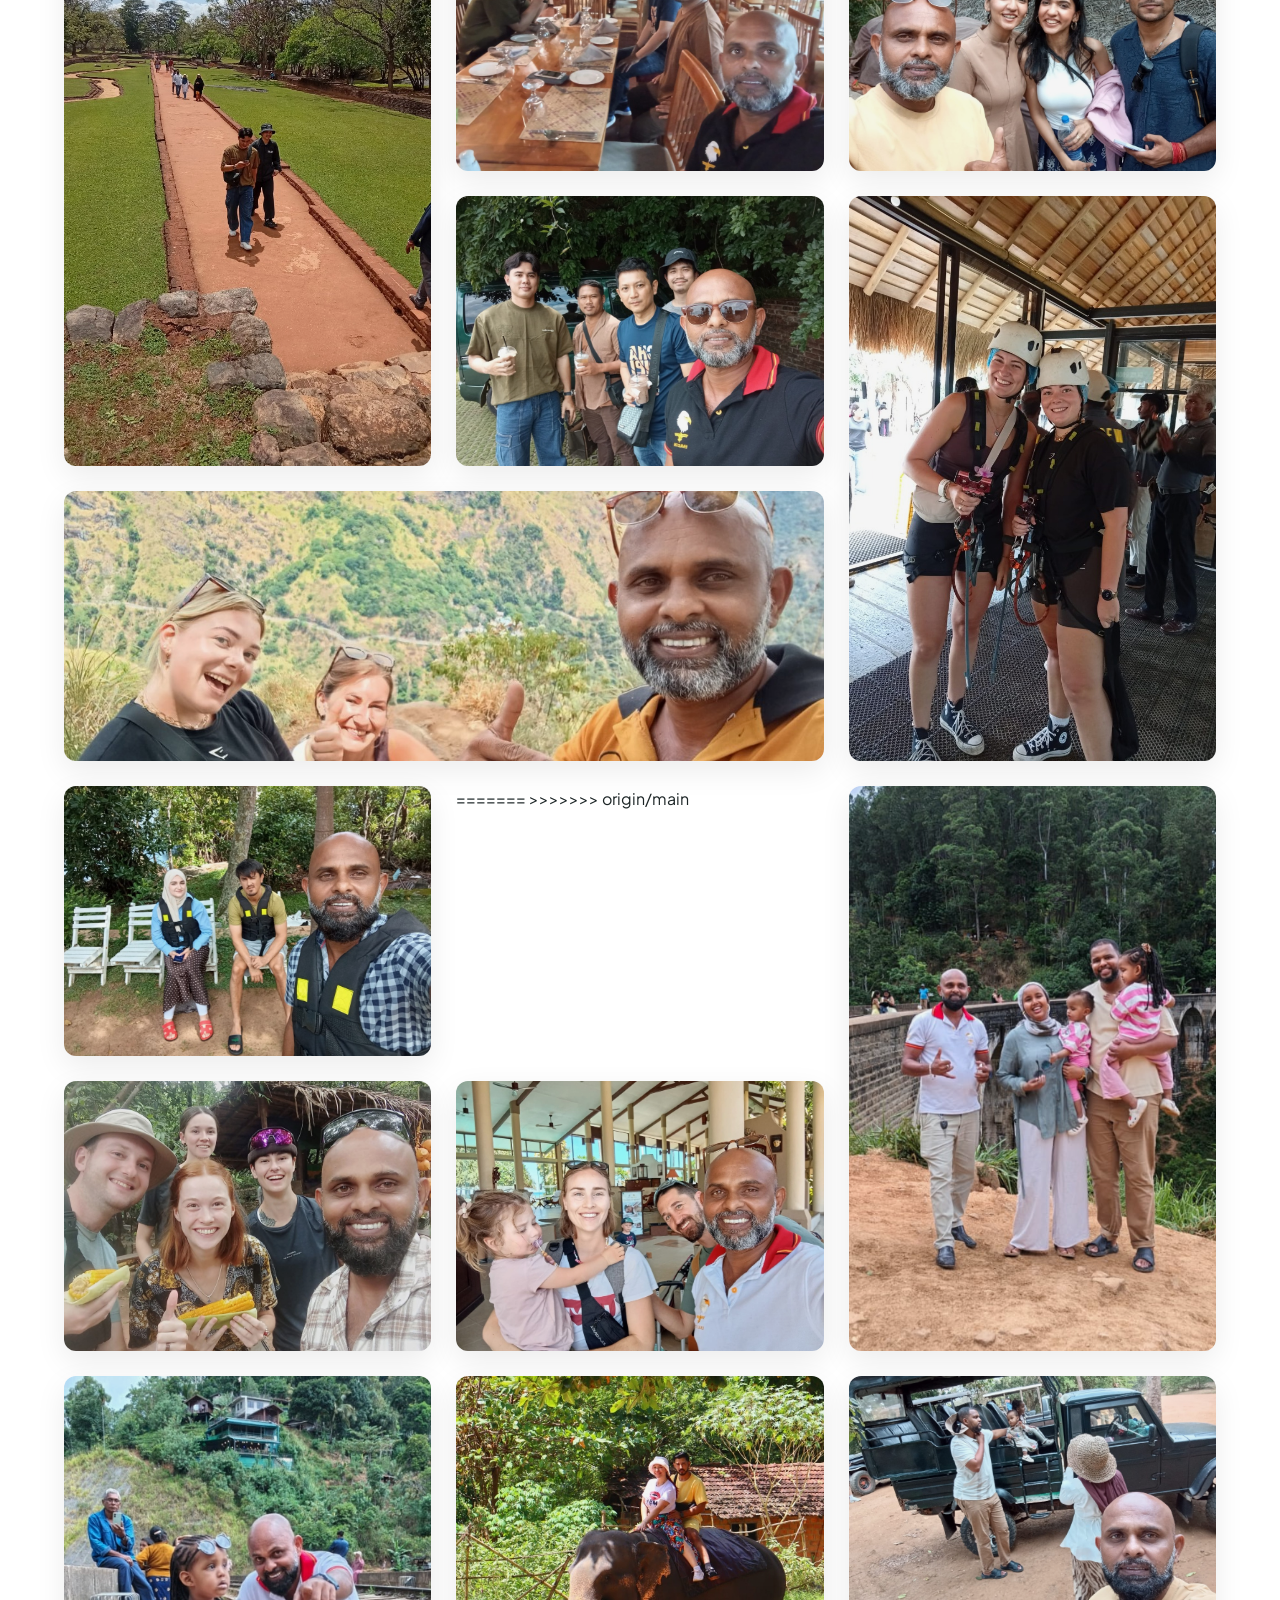
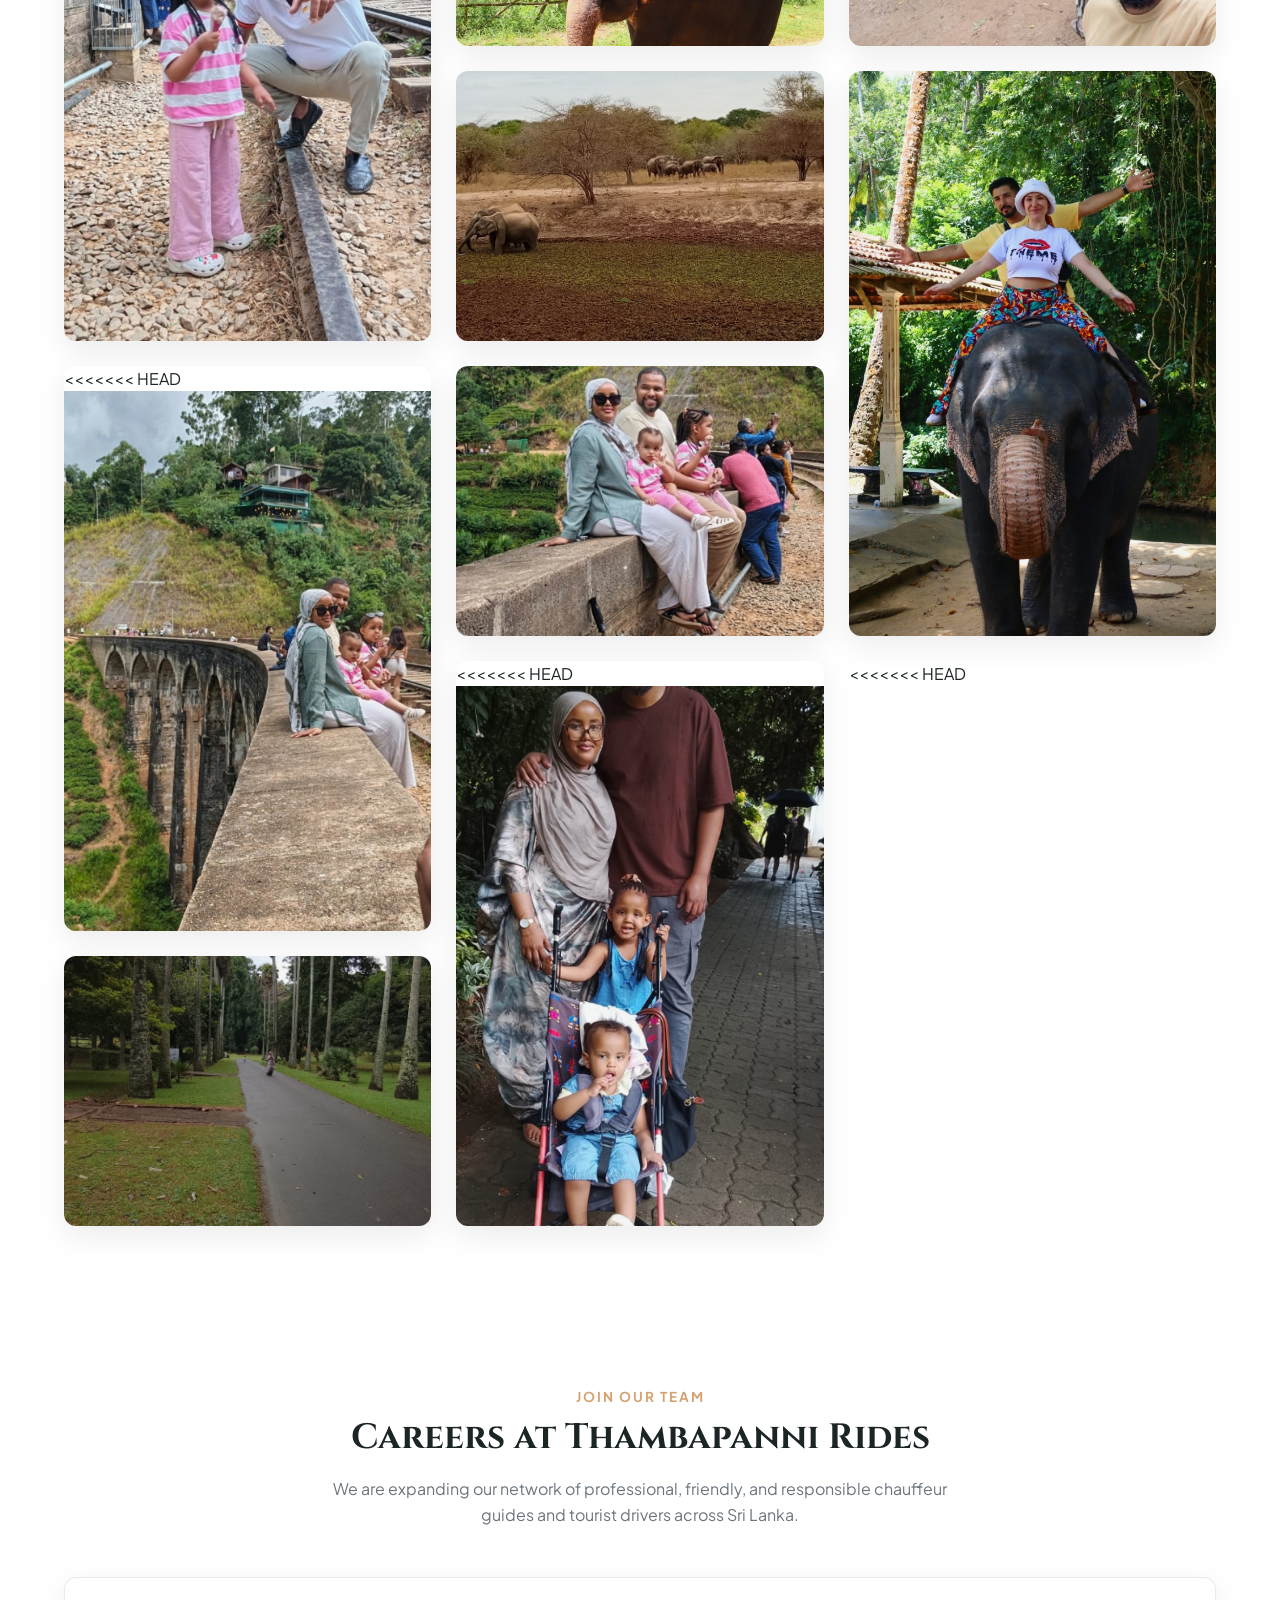
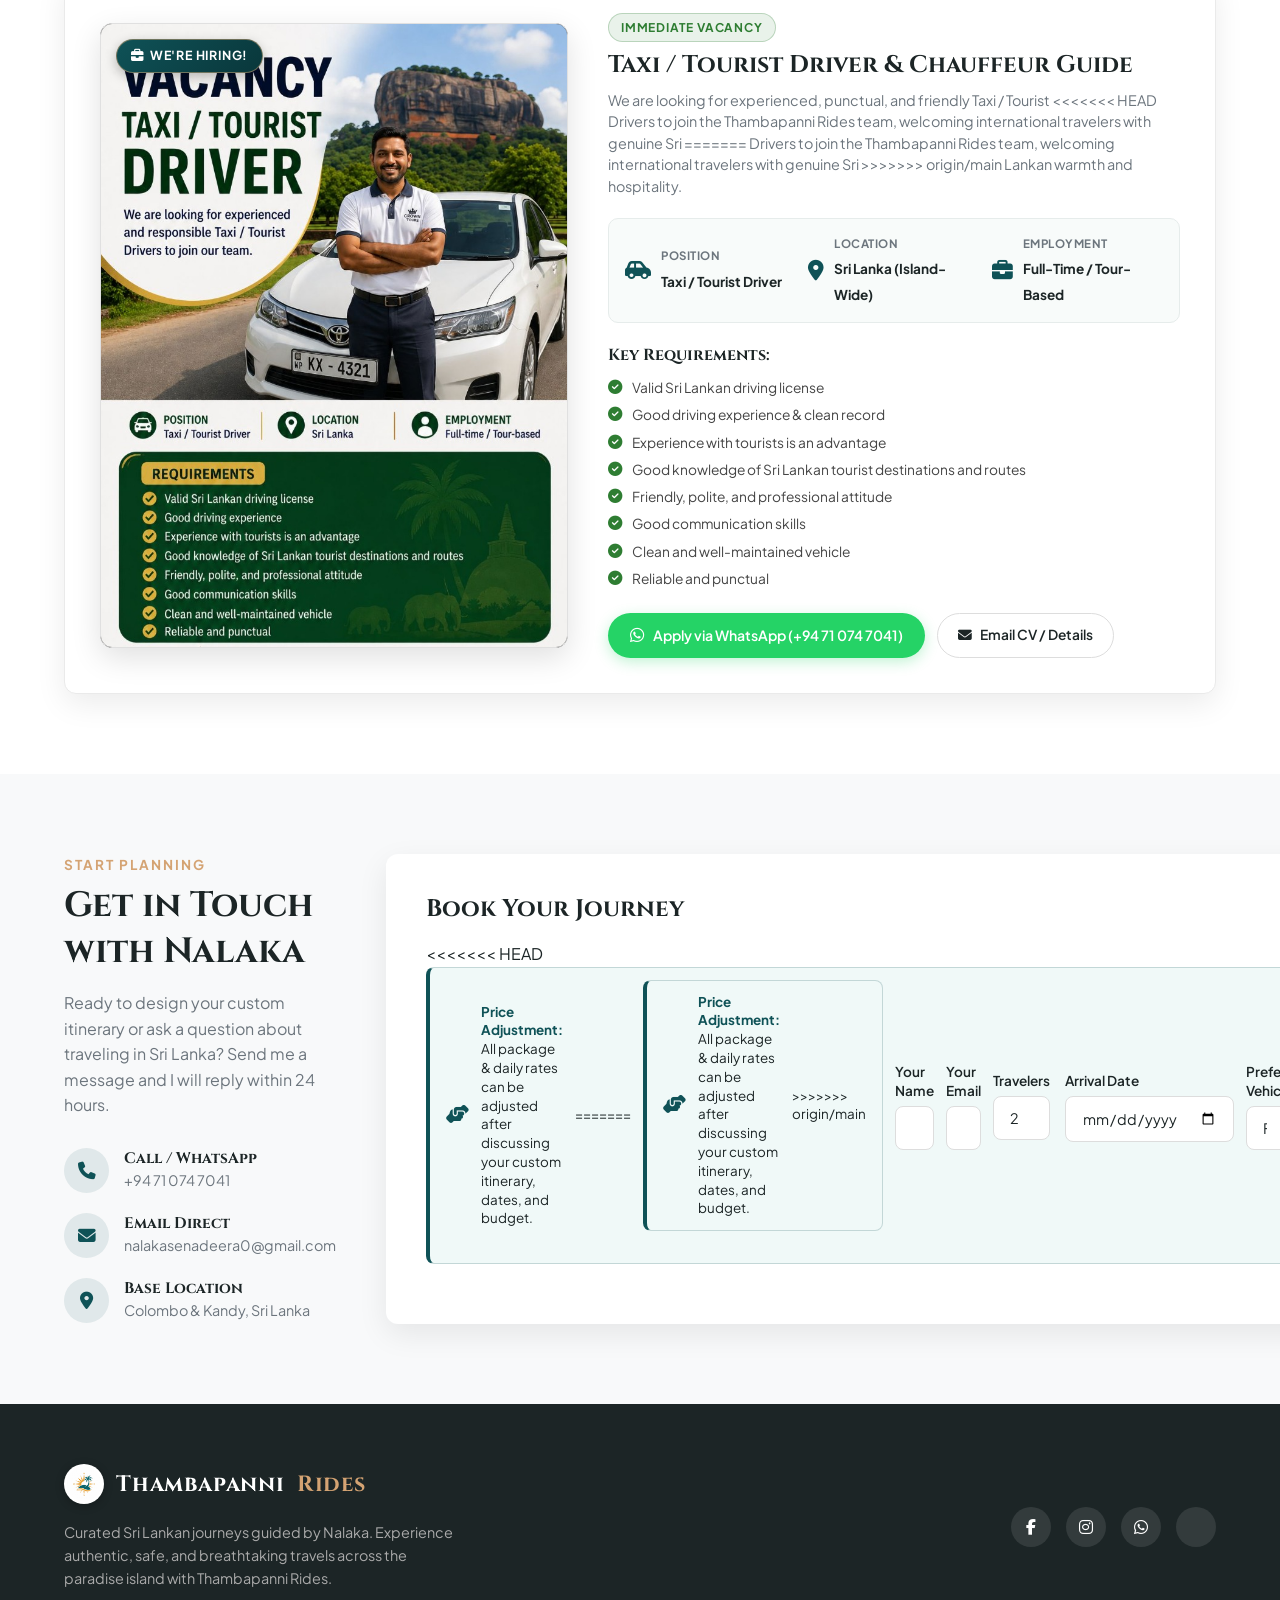
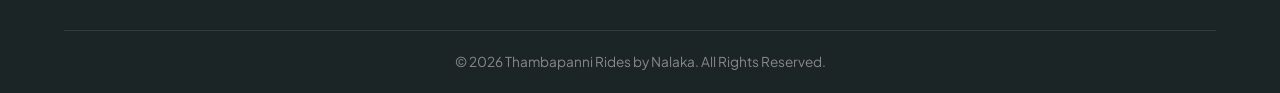
==== commit e2365921: "Merge GitHub main into master" ====
--- a/index.html
+++ b/index.html
@@ -266,9 +266,13 @@
             <div class="section-title">
                 <span class="sub-heading">Comfort & Safety</span>
                 <h2>Our Tour Vehicles & Rates</h2>
+<<<<<<< HEAD
                 <p>Travel across Sri Lanka in total comfort and safety with our clean, air-conditioned private fleet and
                     experienced chauffeur guide. <strong>All tour packages and vehicle rates can be customized and
                         adjusted after contacting us</strong> to perfectly match your travel plans and budget.</p>
+=======
+                <p>Travel across Sri Lanka in total comfort and safety with our clean, air-conditioned private fleet and experienced chauffeur guide. <strong>All tour packages and vehicle rates can be customized and adjusted after contacting us</strong> to perfectly match your travel plans and budget.</p>
+>>>>>>> origin/main
             </div>
 
             <div class="vehicles-grid">
@@ -276,14 +280,19 @@
                 <div class="vehicle-card featured-vehicle" id="vehicleCard1">
                     <div class="vehicle-badge"><i class="fa-solid fa-star"></i> Most Popular for Couples</div>
                     <div class="vehicle-img">
+<<<<<<< HEAD
                         <img src="images/vehicle-sedan.jpg" alt="Perodua Bezza Comfort Tourist Sedan"
                             style="object-position: center;">
+=======
+                        <img src="images/vehicle-sedan.jpg" alt="Perodua Bezza Comfort Tourist Sedan" style="object-position: center;">
+>>>>>>> origin/main
                     </div>
                     <div class="vehicle-content">
                         <div class="vehicle-header">
                             <h3>Perodua Bezza Sedan</h3>
                             <span class="vehicle-category">Comfort Air-Conditioned Sedan</span>
                         </div>
+<<<<<<< HEAD
                         <p class="vehicle-desc">Modern, clean, and fuel-efficient private sedan with plush seating,
                             crisp air conditioning, and smooth suspension — ideal for relaxed island touring.</p>
 
@@ -297,6 +306,17 @@
                             <div class="spec-item"><i class="fa-solid fa-plug"></i> <span>USB Charger</span></div>
                             <div class="spec-item"><i class="fa-solid fa-user-tie"></i> <span>Chauffeur Guide</span>
                             </div>
+=======
+                        <p class="vehicle-desc">Modern, clean, and fuel-efficient private sedan with plush seating, crisp air conditioning, and smooth suspension — ideal for relaxed island touring.</p>
+
+                        <div class="vehicle-specs">
+                            <div class="spec-item"><i class="fa-solid fa-users"></i> <span>1 - 3 Seats</span></div>
+                            <div class="spec-item"><i class="fa-solid fa-suitcase-rolling"></i> <span>2 Large Bags</span></div>
+                            <div class="spec-item"><i class="fa-solid fa-snowflake"></i> <span>Dual A/C</span></div>
+                            <div class="spec-item"><i class="fa-solid fa-shield-halved"></i> <span>Fully Insured</span></div>
+                            <div class="spec-item"><i class="fa-solid fa-plug"></i> <span>USB Charger</span></div>
+                            <div class="spec-item"><i class="fa-solid fa-user-tie"></i> <span>Chauffeur Guide</span></div>
+>>>>>>> origin/main
                         </div>
 
                         <div class="vehicle-footer">
@@ -313,14 +333,19 @@
                 <div class="vehicle-card" id="vehicleCard2">
                     <div class="vehicle-badge">Spacious & Eco-Hybrid</div>
                     <div class="vehicle-img">
+<<<<<<< HEAD
                         <img src="images/toyota-axio-fielder.jpg" alt="Toyota Axio Fielder Tourist Car"
                             style="object-position: center 45%;">
+=======
+                        <img src="images/toyota-axio-fielder.jpg" alt="Toyota Axio Fielder Tourist Car" style="object-position: center 45%;">
+>>>>>>> origin/main
                     </div>
                     <div class="vehicle-content">
                         <div class="vehicle-header">
                             <h3>Toyota Axio Fielder</h3>
                             <span class="vehicle-category">Hybrid Station Wagon / Sedan</span>
                         </div>
+<<<<<<< HEAD
                         <p class="vehicle-desc">Spacious, smooth, and fuel-efficient Toyota Axio Fielder hybrid with
                             crisp air conditioning, comfortable seating, and ample luggage space for island tours.</p>
 
@@ -335,6 +360,17 @@
                             <div class="spec-item"><i class="fa-solid fa-plug"></i> <span>USB Charger</span></div>
                             <div class="spec-item"><i class="fa-solid fa-user-tie"></i> <span>Chauffeur Guide</span>
                             </div>
+=======
+                        <p class="vehicle-desc">Spacious, smooth, and fuel-efficient Toyota Axio Fielder hybrid with crisp air conditioning, comfortable seating, and ample luggage space for island tours.</p>
+
+                        <div class="vehicle-specs">
+                            <div class="spec-item"><i class="fa-solid fa-users"></i> <span>4 Passengers</span></div>
+                            <div class="spec-item"><i class="fa-solid fa-suitcase-rolling"></i> <span>3 - 4 Large Bags</span></div>
+                            <div class="spec-item"><i class="fa-solid fa-snowflake"></i> <span>Dual Climate A/C</span></div>
+                            <div class="spec-item"><i class="fa-solid fa-shield-halved"></i> <span>Fully Insured</span></div>
+                            <div class="spec-item"><i class="fa-solid fa-plug"></i> <span>USB Charger</span></div>
+                            <div class="spec-item"><i class="fa-solid fa-user-tie"></i> <span>Chauffeur Guide</span></div>
+>>>>>>> origin/main
                         </div>
 
                         <div class="vehicle-footer">
@@ -351,14 +387,19 @@
                 <div class="vehicle-card" id="vehicleCard3">
                     <div class="vehicle-badge">Ideal for Families & Small Groups</div>
                     <div class="vehicle-img">
+<<<<<<< HEAD
                         <img src="images/toyota-kdh-van.jpg" alt="Toyota KDH 7-Seater Luxury Tourist Van"
                             style="object-position: 25% center;">
+=======
+                        <img src="images/toyota-kdh-van.jpg" alt="Toyota KDH 7-Seater Luxury Tourist Van" style="object-position: 25% center;">
+>>>>>>> origin/main
                     </div>
                     <div class="vehicle-content">
                         <div class="vehicle-header">
                             <h3>Toyota KDH Luxury Van</h3>
                             <span class="vehicle-category">7-Seater Tourist Van (KDH / HiAce)</span>
                         </div>
+<<<<<<< HEAD
                         <p class="vehicle-desc">Spacious high-roof Toyota KDH tourist van featuring 7 passenger seats,
                             reclining captain chairs, dual multi-zone air conditioning, and panoramic tinted windows.
                         </p>
@@ -378,6 +419,21 @@
                         <div class="vehicle-footer">
                             <span class="vehicle-note"><i class="fa-solid fa-circle-check"></i> High Roof & 7
                                 Seats</span>
+=======
+                        <p class="vehicle-desc">Spacious high-roof Toyota KDH tourist van featuring 7 passenger seats, reclining captain chairs, dual multi-zone air conditioning, and panoramic tinted windows.</p>
+
+                        <div class="vehicle-specs">
+                            <div class="spec-item"><i class="fa-solid fa-users"></i> <span>7 Passengers</span></div>
+                            <div class="spec-item"><i class="fa-solid fa-suitcase-rolling"></i> <span>6 - 7 Large Bags</span></div>
+                            <div class="spec-item"><i class="fa-solid fa-snowflake"></i> <span>Dual Multi A/C</span></div>
+                            <div class="spec-item"><i class="fa-solid fa-couch"></i> <span>Reclining Seats</span></div>
+                            <div class="spec-item"><i class="fa-solid fa-wifi"></i> <span>On-Board Wi-Fi</span></div>
+                            <div class="spec-item"><i class="fa-solid fa-user-tie"></i> <span>Chauffeur Guide</span></div>
+                        </div>
+
+                        <div class="vehicle-footer">
+                            <span class="vehicle-note"><i class="fa-solid fa-circle-check"></i> High Roof & 7 Seats</span>
+>>>>>>> origin/main
                             <a href="#contact" class="btn-whatsapp vehicle-select-btn"
                                 data-vehicle="Luxury Toyota KDH Van (4 - 7 Guests)">
                                 <i class="fa-solid fa-van-shuttle"></i> Select & Book
@@ -393,14 +449,22 @@
                     <div class="offer-badge-wrap">
                         <span class="offer-badge"><i class="fa-solid fa-fire"></i> Special Package Offer</span>
                         <span class="service-badge"><i class="fa-solid fa-clock"></i> 24-Hour Service Available</span>
+<<<<<<< HEAD
                         <span class="price-adjustable-badge"><i class="fa-solid fa-sliders"></i> Prices Adjustable After
                             Contacting</span>
+=======
+                        <span class="price-adjustable-badge"><i class="fa-solid fa-sliders"></i> Prices Adjustable After Contacting</span>
+>>>>>>> origin/main
                     </div>
                     <h2>Sri Lanka Tour — Special All-Inclusive Rates</h2>
                     <p class="offer-subtitle">Travel anywhere across Sri Lanka with transparent, flat daily rates.
                         Complete package includes private vehicle, fuel, experienced chauffeur guide & complimentary
+<<<<<<< HEAD
                         scenic Ella train tickets! <strong>Rates can be customized or adjusted upon discussion.</strong>
                     </p>
+=======
+                        scenic Ella train tickets! <strong>Rates can be customized or adjusted upon discussion.</strong></p>
+>>>>>>> origin/main
 
                     <div class="offer-pricing-cards">
                         <!-- Private Car Card -->
@@ -410,15 +474,23 @@
                                 <span class="currency">$</span><span class="amount">70</span><span class="period">/
                                     day</span>
                             </div>
+<<<<<<< HEAD
                             <div class="price-adjust-tag"><i class="fa-solid fa-sliders"></i> Starting Rate &bull;
                                 Adjustable on Contact</div>
+=======
+                            <div class="price-adjust-tag"><i class="fa-solid fa-sliders"></i> Starting Rate &bull; Adjustable on Contact</div>
+>>>>>>> origin/main
                             <ul class="offer-features">
                                 <li><i class="fa-solid fa-check"></i> Private Chauffeur Guide</li>
                                 <li><i class="fa-solid fa-check"></i> Fuel & Highway Tolls Included</li>
                                 <li><i class="fa-solid fa-check"></i> Free Ella Train Tickets</li>
                                 <li><i class="fa-solid fa-check"></i> 24-Hour Round-the-Clock Service</li>
+<<<<<<< HEAD
                                 <li><i class="fa-solid fa-handshake-angle"></i> Flexible price tailored to your
                                     itinerary</li>
+=======
+                                <li><i class="fa-solid fa-handshake-angle"></i> Flexible price tailored to your itinerary</li>
+>>>>>>> origin/main
                             </ul>
                             <a href="#contact" class="btn btn-primary btn-block vehicle-select-btn"
                                 data-vehicle="Toyota Axio Fielder (1 - 4 Guests)">
@@ -434,15 +506,23 @@
                                 <span class="currency">$</span><span class="amount">110</span><span class="period">/
                                     day</span>
                             </div>
+<<<<<<< HEAD
                             <div class="price-adjust-tag"><i class="fa-solid fa-sliders"></i> Starting Rate &bull;
                                 Adjustable on Contact</div>
+=======
+                            <div class="price-adjust-tag"><i class="fa-solid fa-sliders"></i> Starting Rate &bull; Adjustable on Contact</div>
+>>>>>>> origin/main
                             <ul class="offer-features">
                                 <li><i class="fa-solid fa-check"></i> Luxury Toyota KDH High-Roof Van</li>
                                 <li><i class="fa-solid fa-check"></i> Fuel & Highway Tolls Included</li>
                                 <li><i class="fa-solid fa-check"></i> Free Ella Train Tickets</li>
                                 <li><i class="fa-solid fa-check"></i> 24-Hour Round-the-Clock Service</li>
+<<<<<<< HEAD
                                 <li><i class="fa-solid fa-handshake-angle"></i> Flexible price tailored to your
                                     itinerary</li>
+=======
+                                <li><i class="fa-solid fa-handshake-angle"></i> Flexible price tailored to your itinerary</li>
+>>>>>>> origin/main
                             </ul>
                             <a href="#contact" class="btn btn-accent btn-block vehicle-select-btn"
                                 data-vehicle="Luxury Toyota KDH Van (4 - 7 Guests)">
@@ -453,9 +533,13 @@
 
                     <div class="price-adjustment-notice">
                         <i class="fa-solid fa-comments-dollar"></i>
+<<<<<<< HEAD
                         <span><strong>Price Flexibility Guarantee:</strong> All listed prices can be adjusted and
                             customized after contacting us to best match your travel route, group size, and personal
                             preferences.</span>
+=======
+                        <span><strong>Price Flexibility Guarantee:</strong> All listed prices can be adjusted and customized after contacting us to best match your travel route, group size, and personal preferences.</span>
+>>>>>>> origin/main
                     </div>
 
                     <div class="offer-footer-note">
@@ -466,8 +550,12 @@
 
                 <div class="special-offer-poster">
                     <img src="images/special-offer.png"
+<<<<<<< HEAD
                         alt="Sri Lanka Tour Special Offer ($70 Car / $110 Van / 24-Hour Service - Thambapanni Rides)"
                         loading="lazy">
+=======
+                        alt="Sri Lanka Tour Special Offer ($70 Car / $110 Van / 24-Hour Service - Thambapanni Rides)" loading="lazy">
+>>>>>>> origin/main
                     <a href="images/special-offer.png" target="_blank" class="view-poster-btn"><i
                             class="fa-solid fa-expand"></i> View Full Poster</a>
                 </div>
@@ -547,6 +635,7 @@
                     </div>
                 </div>
 
+<<<<<<< HEAD
                 <!-- Gallery Item: Madu Queen Boat Safari & King Coconut (New Upload) -->
                 <div class="gallery-item tall" data-category="guests scenery"
                     data-title="Madu Queen Boat Safari & King Coconut Tasting" data-tag="River Safari"
@@ -726,6 +815,8 @@
                     </div>
                 </div>
 
+=======
+>>>>>>> origin/main
                 <!-- Gallery Item: Guest Family at Nine Arch Bridge (New Upload) -->
                 <div class="gallery-item tall" data-category="guests landmarks"
                     data-title="Demodara Nine Arch Bridge Family Moment" data-tag="Guest Story"
@@ -886,8 +977,13 @@
                     data-title="Ella Nine Arch Viaduct Family View" data-tag="Highland Landmark"
                     data-desc="Heartwarming family portrait overlooking the iconic 9-arch stone viaduct in the misty hills of Ella with Nalaka.">
                     <div class="gallery-img-wrapper">
+<<<<<<< HEAD
                         <img src="images/guest-nine-arch-viaduct.jpg"
                             alt="Family on Demodara Nine Arch Bridge Viaduct Ella" loading="lazy">
+=======
+                        <img src="images/guest-nine-arch-viaduct.jpg" alt="Family on Demodara Nine Arch Bridge Viaduct Ella"
+                            loading="lazy">
+>>>>>>> origin/main
                         <div class="gallery-overlay">
                             <span class="gallery-tag"><i class="fa-solid fa-camera"></i> Iconic Bridge</span>
                             <div class="gallery-info">
@@ -924,8 +1020,13 @@
                     data-title="Royal Botanical Gardens Family Stroll" data-tag="Family Holiday"
                     data-desc="Peaceful family exploration through the world-famous Peradeniya Royal Botanical Gardens in Kandy with baby stroller comfort.">
                     <div class="gallery-img-wrapper">
+<<<<<<< HEAD
                         <img src="images/guest-botanical-family.png"
                             alt="Family Strolling at Peradeniya Botanical Gardens Kandy" loading="lazy">
+=======
+                        <img src="images/guest-botanical-family.png" alt="Family Strolling at Peradeniya Botanical Gardens Kandy"
+                            loading="lazy">
+>>>>>>> origin/main
                         <div class="gallery-overlay">
                             <span class="gallery-tag"><i class="fa-solid fa-tree"></i> Botanical Gardens</span>
                             <div class="gallery-info">
@@ -939,12 +1040,21 @@
                 </div>
 
                 <!-- Gallery Item: Peradeniya Royal Palm Avenue -->
+<<<<<<< HEAD
                 <div class="gallery-item" data-category="landmarks scenery" data-title="Royal Palm Avenue at Peradeniya"
                     data-tag="Iconic Landmark"
                     data-desc="Strolling down the majestic, towering royal palm tree avenue in Kandy's historic 147-acre royal botanical gardens.">
                     <div class="gallery-img-wrapper">
                         <img src="images/guest-botanical-gardens.jpg"
                             alt="Royal Palm Avenue in Peradeniya Botanical Gardens Kandy" loading="lazy">
+=======
+                <div class="gallery-item" data-category="landmarks scenery"
+                    data-title="Royal Palm Avenue at Peradeniya" data-tag="Iconic Landmark"
+                    data-desc="Strolling down the majestic, towering royal palm tree avenue in Kandy's historic 147-acre royal botanical gardens.">
+                    <div class="gallery-img-wrapper">
+                        <img src="images/guest-botanical-gardens.jpg" alt="Royal Palm Avenue in Peradeniya Botanical Gardens Kandy"
+                            loading="lazy">
+>>>>>>> origin/main
                         <div class="gallery-overlay">
                             <span class="gallery-tag">Royal Palms</span>
                             <div class="gallery-info">
@@ -1001,8 +1111,12 @@
                         <span class="job-status">Immediate Vacancy</span>
                         <h3>Taxi / Tourist Driver & Chauffeur Guide</h3>
                         <p class="job-intro">We are looking for experienced, punctual, and friendly Taxi / Tourist
+<<<<<<< HEAD
                             Drivers to join the Thambapanni Rides team, welcoming international travelers with genuine
                             Sri
+=======
+                            Drivers to join the Thambapanni Rides team, welcoming international travelers with genuine Sri
+>>>>>>> origin/main
                             Lankan warmth and hospitality.</p>
                     </div>
 
@@ -1098,11 +1212,18 @@
             <div class="contact-form-wrapper">
                 <form id="tourForm" class="contact-form">
                     <h3>Book Your Journey</h3>
+<<<<<<< HEAD
 
                     <div class="form-price-notice">
                         <i class="fa-solid fa-handshake-angle"></i>
                         <span><strong>Price Adjustment:</strong> All package & daily rates can be adjusted after
                             discussing your custom itinerary, dates, and budget.</span>
+=======
+                    
+                    <div class="form-price-notice">
+                        <i class="fa-solid fa-handshake-angle"></i>
+                        <span><strong>Price Adjustment:</strong> All package & daily rates can be adjusted after discussing your custom itinerary, dates, and budget.</span>
+>>>>>>> origin/main
                     </div>
 
                     <div class="form-group">
@@ -1130,12 +1251,18 @@
                         <label for="vehicle">Preferred Vehicle</label>
                         <select id="vehicle" name="vehicle">
                             <option value="Flexible / Any Suitable Vehicle">Flexible / Any Suitable Vehicle</option>
+<<<<<<< HEAD
                             <option value="Perodua Bezza Sedan (1 - 3 Guests)">Perodua Bezza Sedan (1 - 3 Guests)
                             </option>
                             <option value="Toyota Axio Fielder (1 - 4 Guests)">Toyota Axio Fielder (1 - 4 Guests)
                             </option>
                             <option value="Luxury Toyota KDH Van (4 - 7 Guests)">Luxury Toyota KDH Van (4 - 7 Guests)
                             </option>
+=======
+                            <option value="Perodua Bezza Sedan (1 - 3 Guests)">Perodua Bezza Sedan (1 - 3 Guests)</option>
+                            <option value="Toyota Axio Fielder (1 - 4 Guests)">Toyota Axio Fielder (1 - 4 Guests)</option>
+                            <option value="Luxury Toyota KDH Van (4 - 7 Guests)">Luxury Toyota KDH Van (4 - 7 Guests)</option>
+>>>>>>> origin/main
                         </select>
 
                         <!-- Selected Vehicle Dynamic Preview Card -->
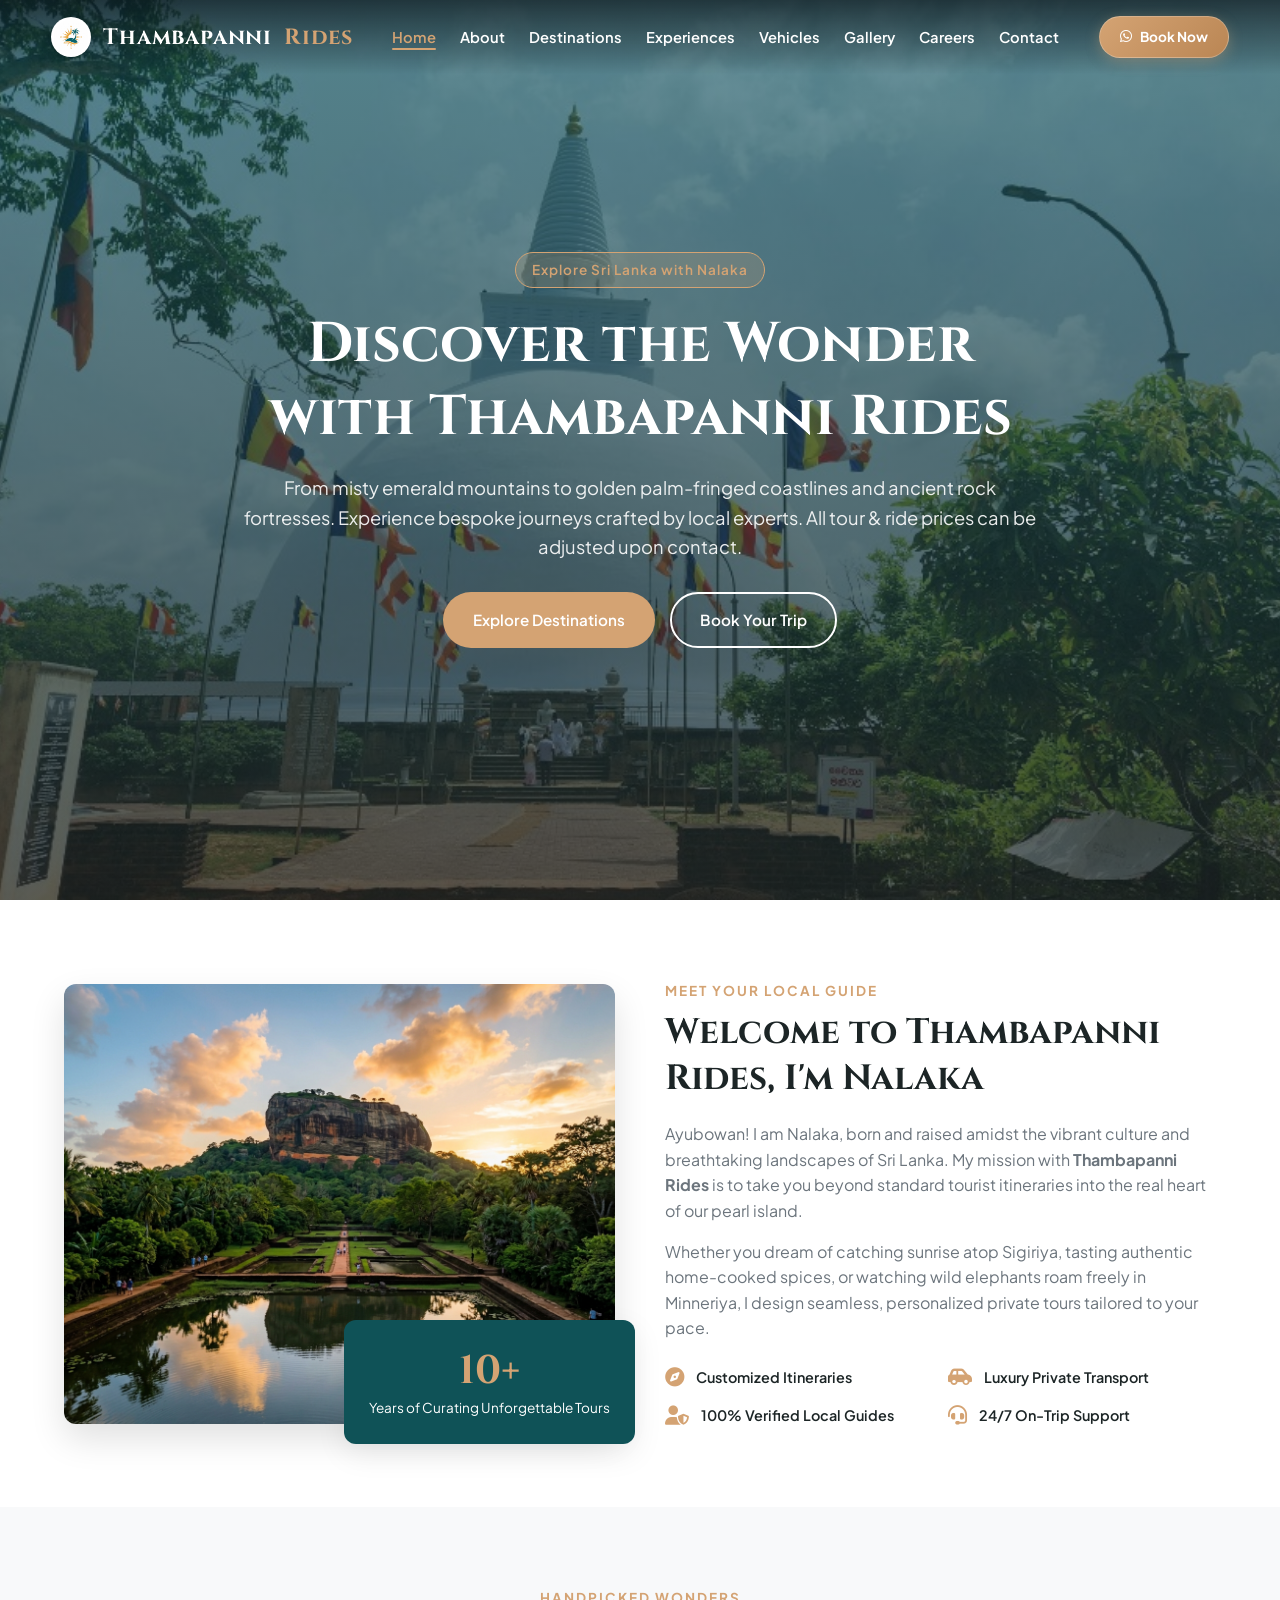
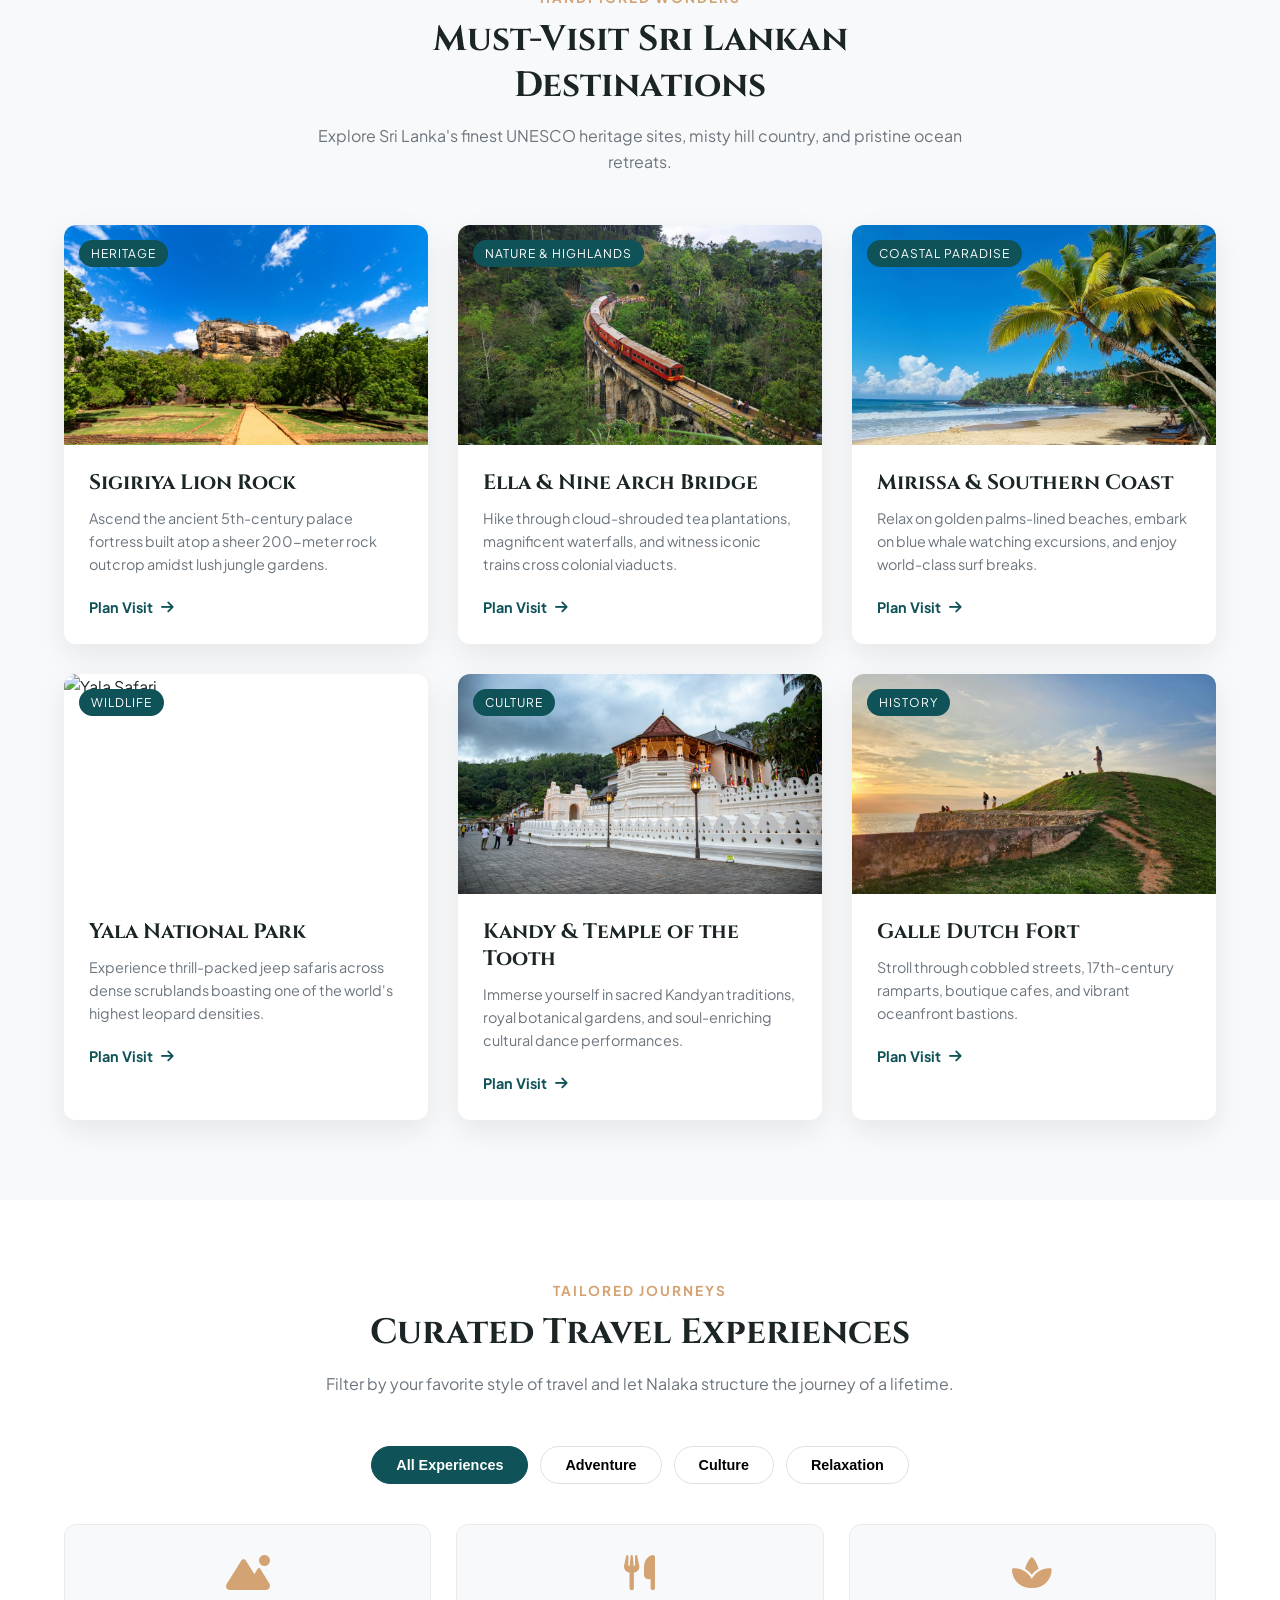
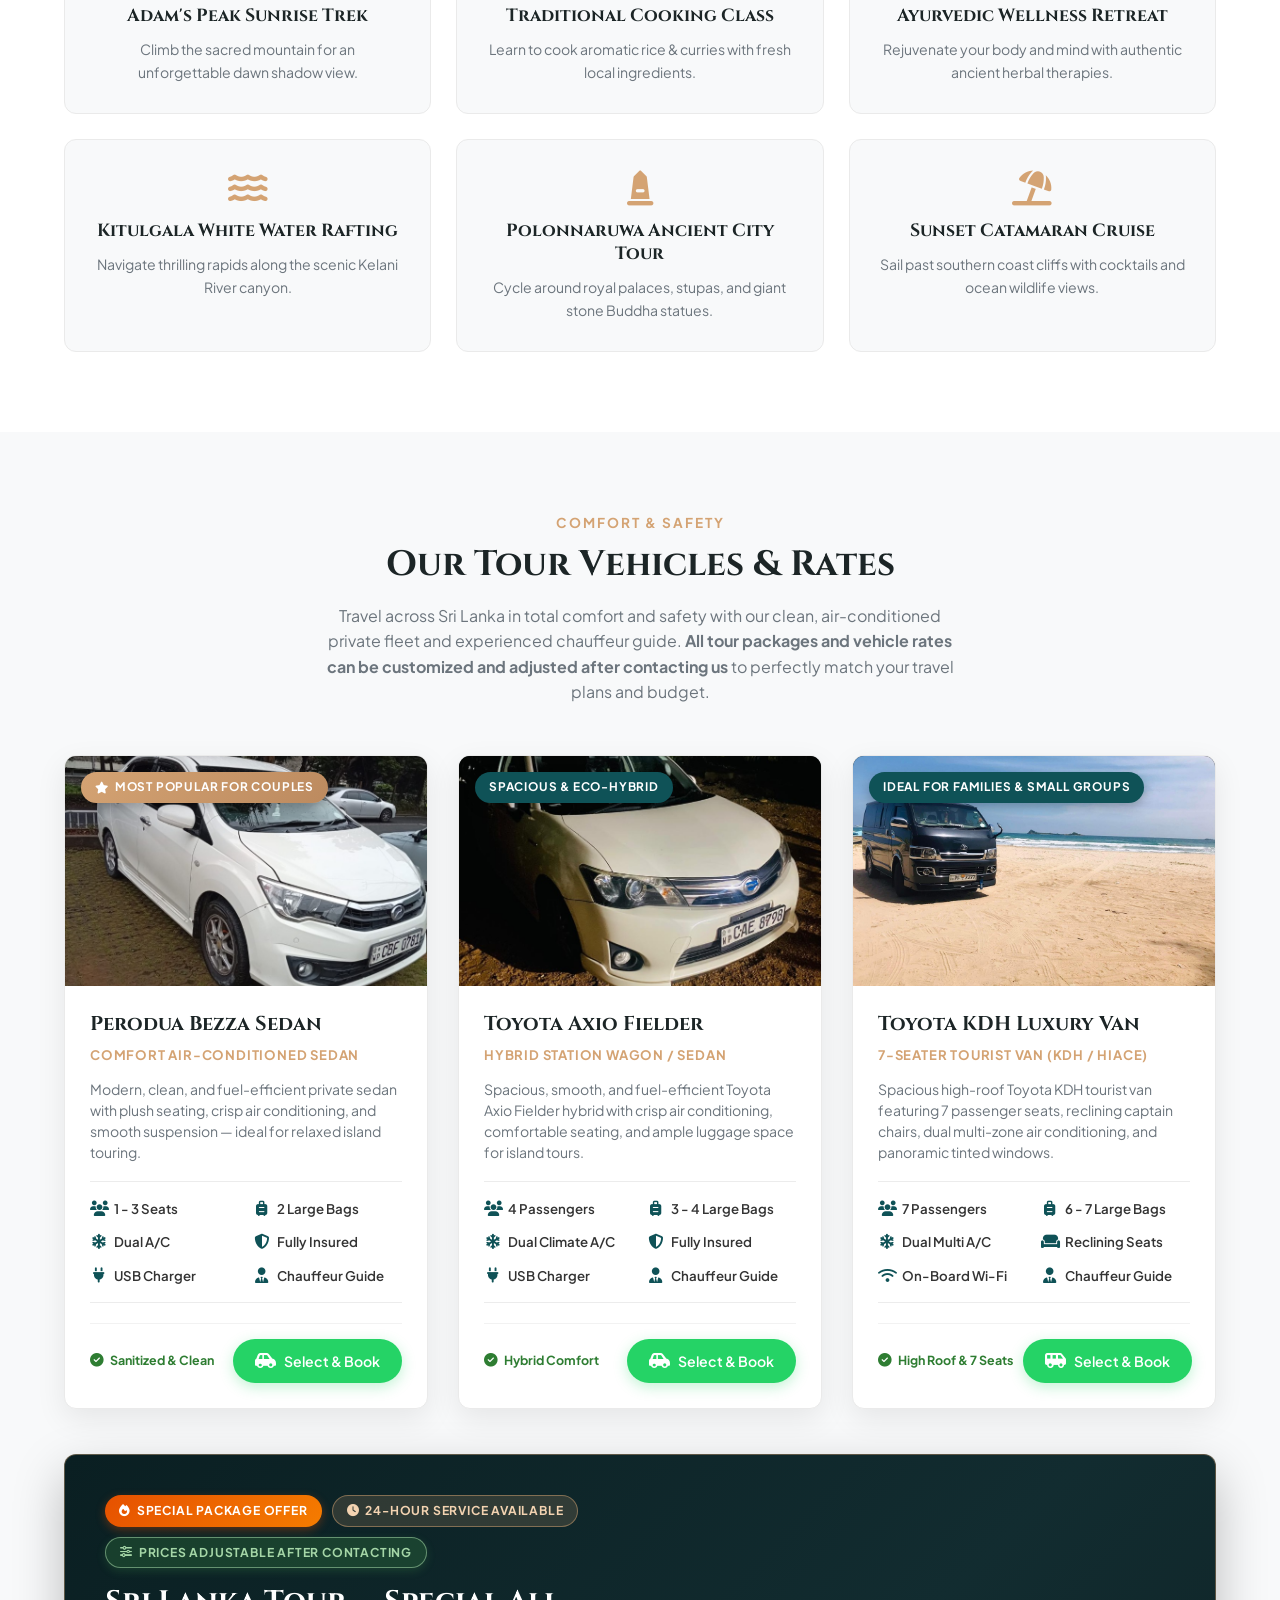
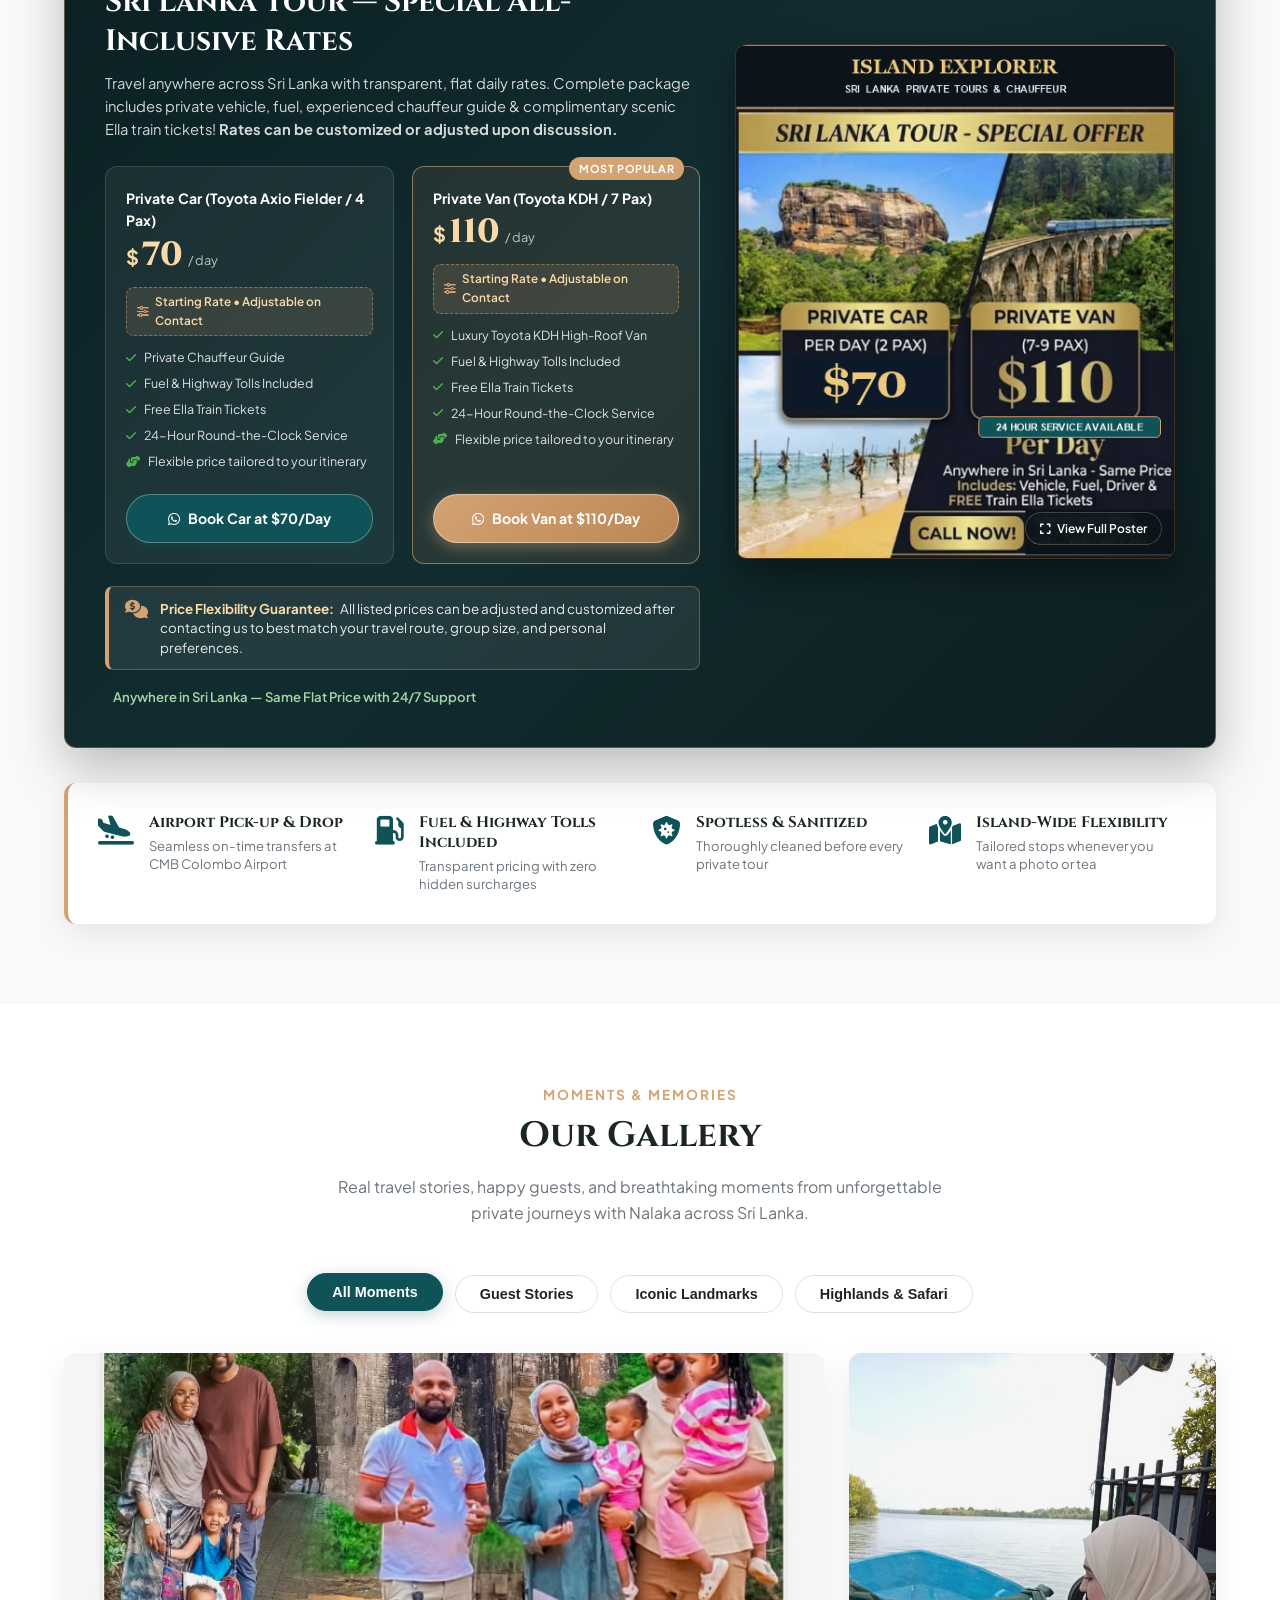
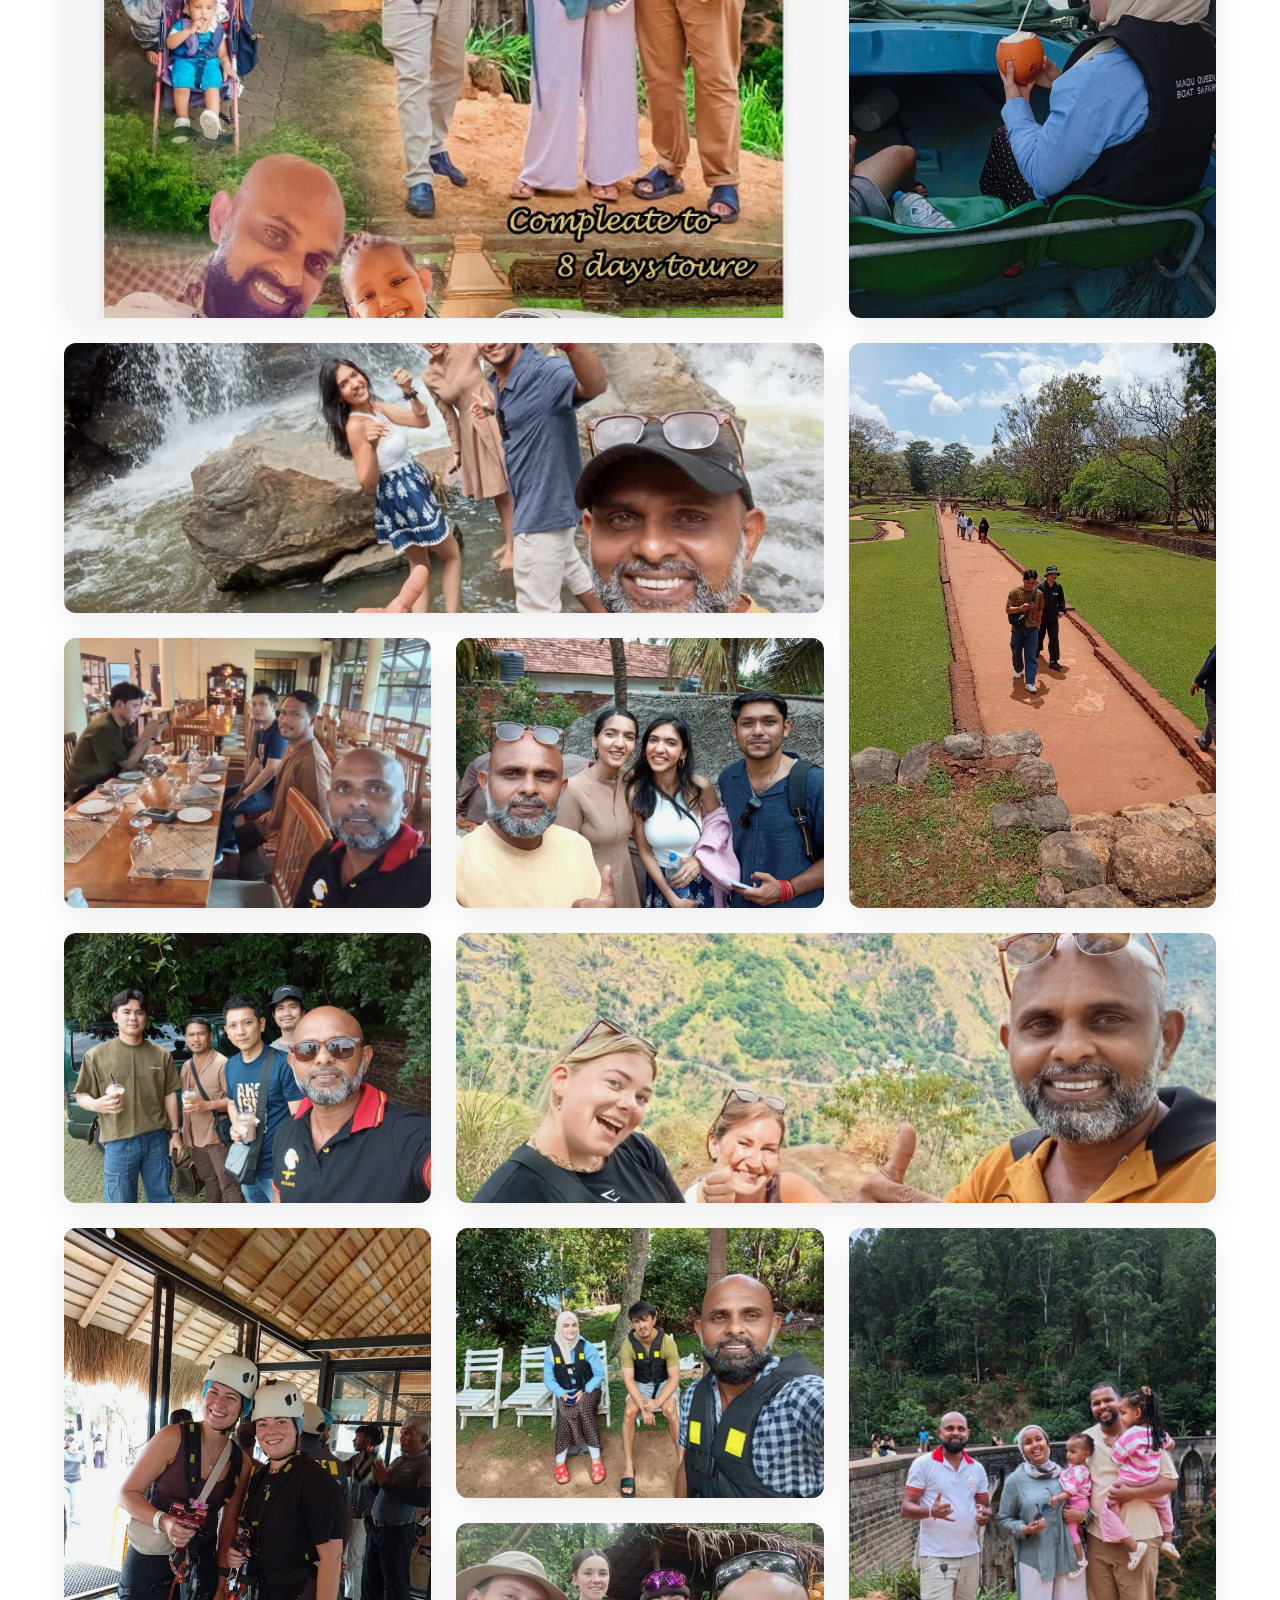
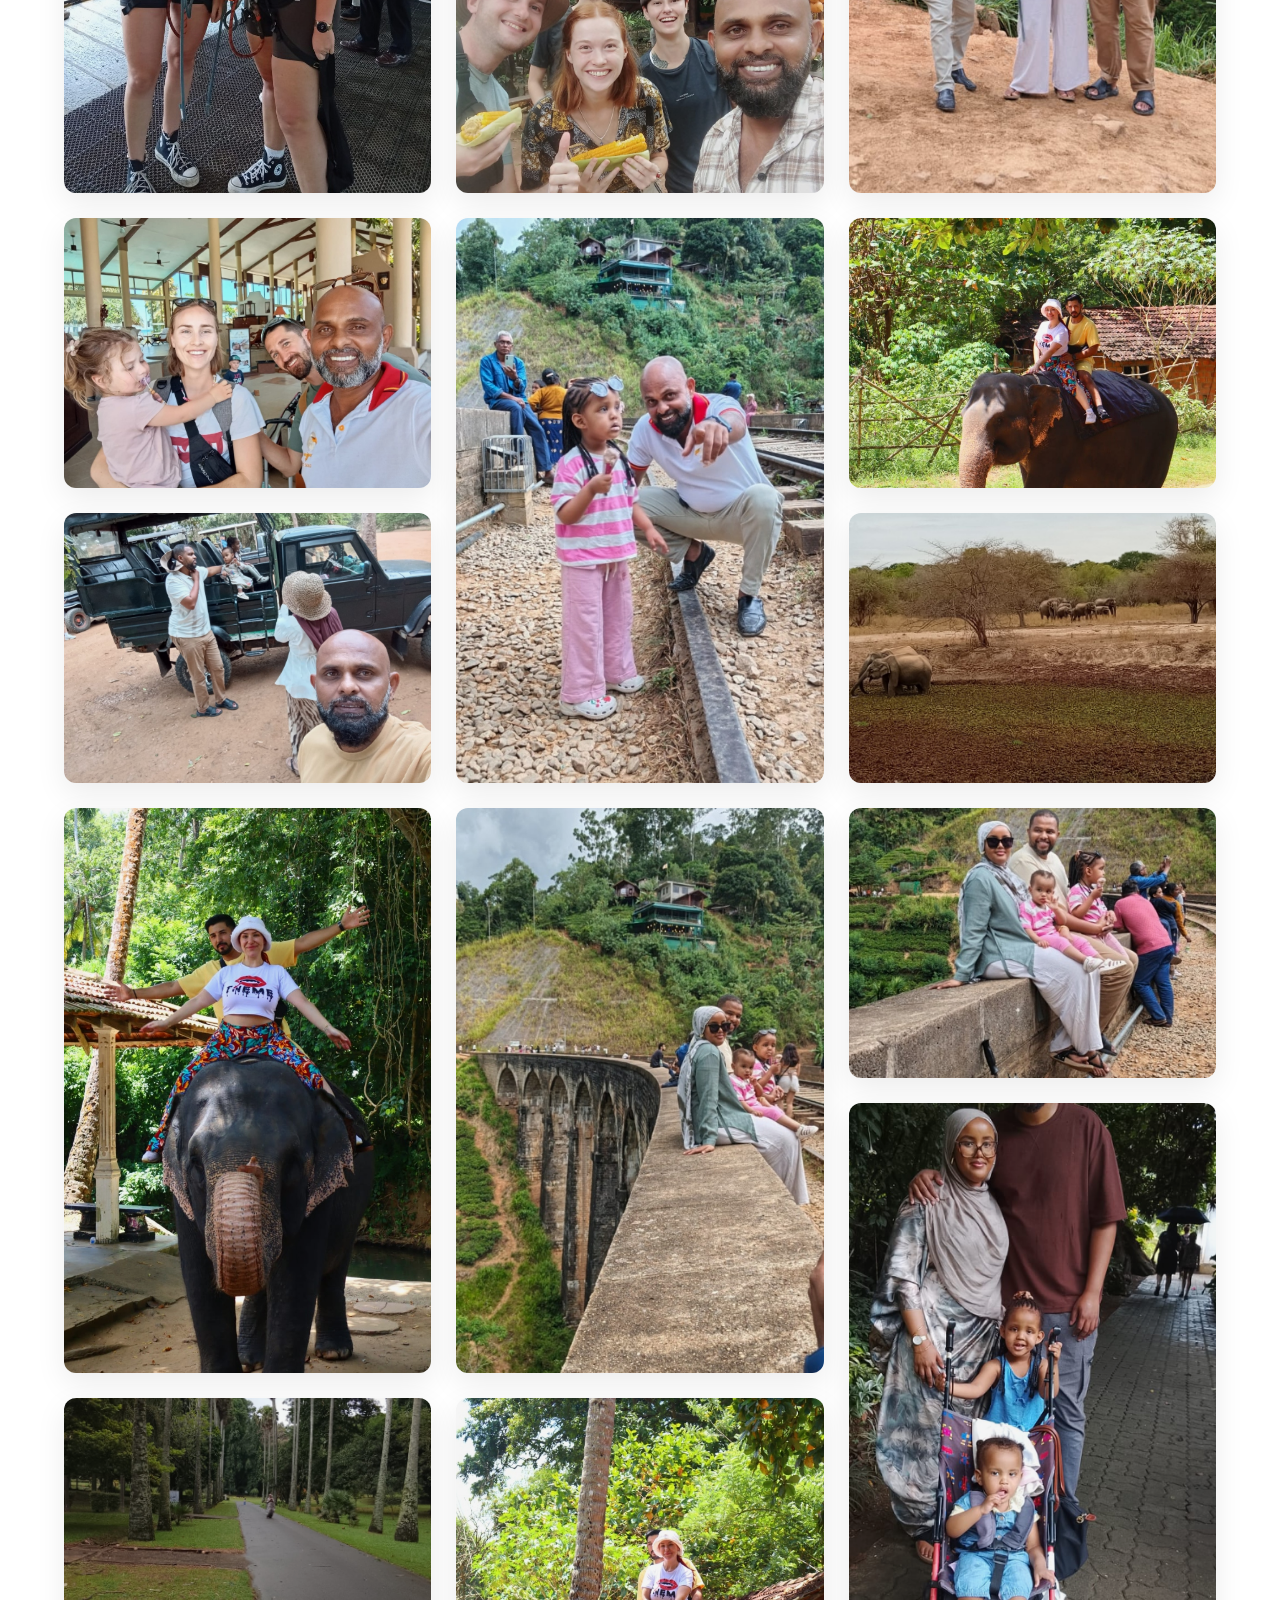
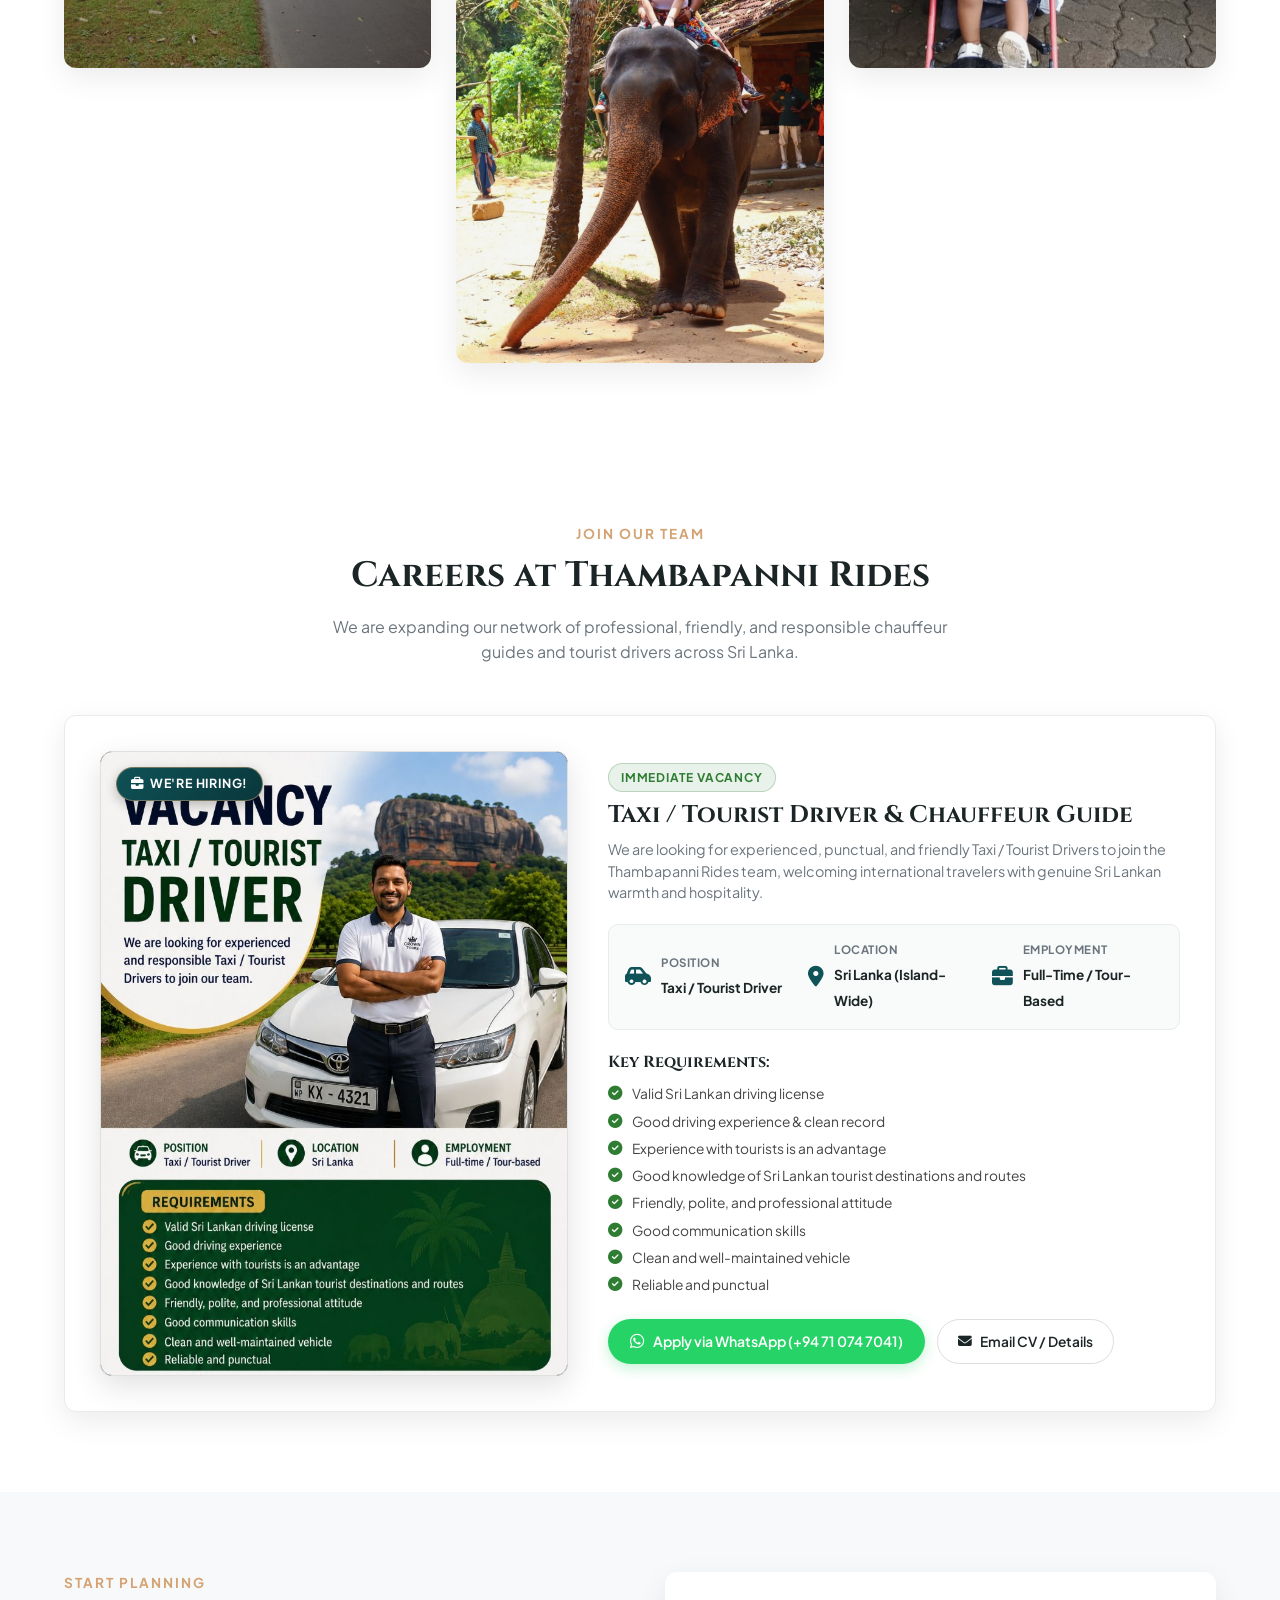
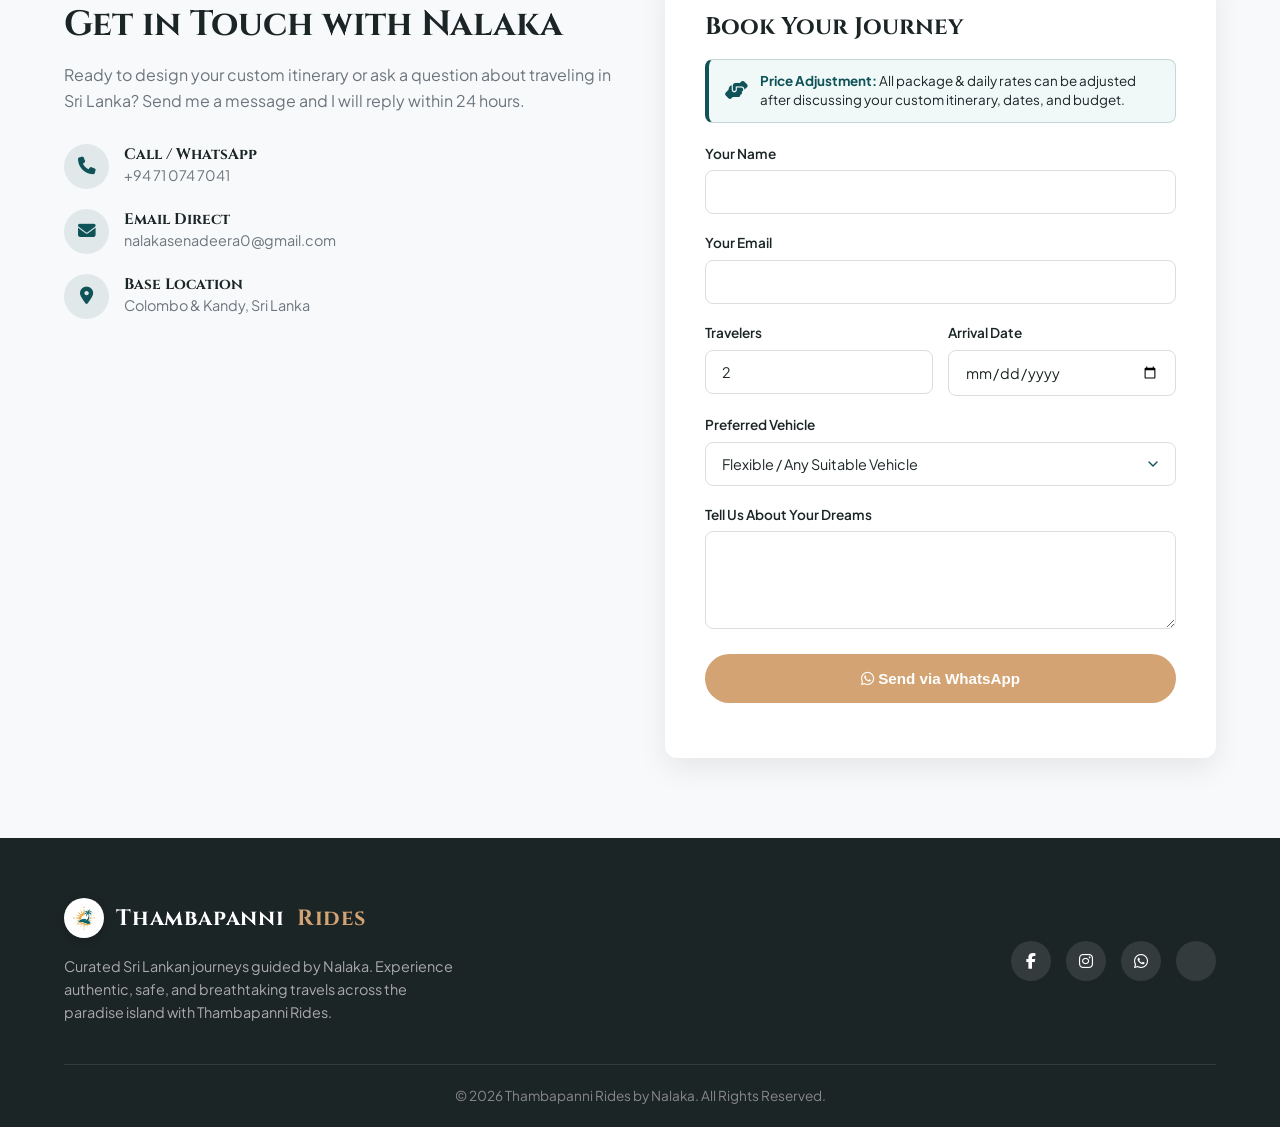
==== commit 3b986e1e: "Resolve git merge conflict markers in index.html" ====
--- a/index.html
+++ b/index.html
@@ -266,13 +266,9 @@
             <div class="section-title">
                 <span class="sub-heading">Comfort & Safety</span>
                 <h2>Our Tour Vehicles & Rates</h2>
-<<<<<<< HEAD
                 <p>Travel across Sri Lanka in total comfort and safety with our clean, air-conditioned private fleet and
                     experienced chauffeur guide. <strong>All tour packages and vehicle rates can be customized and
                         adjusted after contacting us</strong> to perfectly match your travel plans and budget.</p>
-=======
-                <p>Travel across Sri Lanka in total comfort and safety with our clean, air-conditioned private fleet and experienced chauffeur guide. <strong>All tour packages and vehicle rates can be customized and adjusted after contacting us</strong> to perfectly match your travel plans and budget.</p>
->>>>>>> origin/main
             </div>
 
             <div class="vehicles-grid">
@@ -280,19 +276,14 @@
                 <div class="vehicle-card featured-vehicle" id="vehicleCard1">
                     <div class="vehicle-badge"><i class="fa-solid fa-star"></i> Most Popular for Couples</div>
                     <div class="vehicle-img">
-<<<<<<< HEAD
                         <img src="images/vehicle-sedan.jpg" alt="Perodua Bezza Comfort Tourist Sedan"
                             style="object-position: center;">
-=======
-                        <img src="images/vehicle-sedan.jpg" alt="Perodua Bezza Comfort Tourist Sedan" style="object-position: center;">
->>>>>>> origin/main
                     </div>
                     <div class="vehicle-content">
                         <div class="vehicle-header">
                             <h3>Perodua Bezza Sedan</h3>
                             <span class="vehicle-category">Comfort Air-Conditioned Sedan</span>
                         </div>
-<<<<<<< HEAD
                         <p class="vehicle-desc">Modern, clean, and fuel-efficient private sedan with plush seating,
                             crisp air conditioning, and smooth suspension — ideal for relaxed island touring.</p>
 
@@ -306,17 +297,6 @@
                             <div class="spec-item"><i class="fa-solid fa-plug"></i> <span>USB Charger</span></div>
                             <div class="spec-item"><i class="fa-solid fa-user-tie"></i> <span>Chauffeur Guide</span>
                             </div>
-=======
-                        <p class="vehicle-desc">Modern, clean, and fuel-efficient private sedan with plush seating, crisp air conditioning, and smooth suspension — ideal for relaxed island touring.</p>
-
-                        <div class="vehicle-specs">
-                            <div class="spec-item"><i class="fa-solid fa-users"></i> <span>1 - 3 Seats</span></div>
-                            <div class="spec-item"><i class="fa-solid fa-suitcase-rolling"></i> <span>2 Large Bags</span></div>
-                            <div class="spec-item"><i class="fa-solid fa-snowflake"></i> <span>Dual A/C</span></div>
-                            <div class="spec-item"><i class="fa-solid fa-shield-halved"></i> <span>Fully Insured</span></div>
-                            <div class="spec-item"><i class="fa-solid fa-plug"></i> <span>USB Charger</span></div>
-                            <div class="spec-item"><i class="fa-solid fa-user-tie"></i> <span>Chauffeur Guide</span></div>
->>>>>>> origin/main
                         </div>
 
                         <div class="vehicle-footer">
@@ -333,19 +313,14 @@
                 <div class="vehicle-card" id="vehicleCard2">
                     <div class="vehicle-badge">Spacious & Eco-Hybrid</div>
                     <div class="vehicle-img">
-<<<<<<< HEAD
                         <img src="images/toyota-axio-fielder.jpg" alt="Toyota Axio Fielder Tourist Car"
                             style="object-position: center 45%;">
-=======
-                        <img src="images/toyota-axio-fielder.jpg" alt="Toyota Axio Fielder Tourist Car" style="object-position: center 45%;">
->>>>>>> origin/main
                     </div>
                     <div class="vehicle-content">
                         <div class="vehicle-header">
                             <h3>Toyota Axio Fielder</h3>
                             <span class="vehicle-category">Hybrid Station Wagon / Sedan</span>
                         </div>
-<<<<<<< HEAD
                         <p class="vehicle-desc">Spacious, smooth, and fuel-efficient Toyota Axio Fielder hybrid with
                             crisp air conditioning, comfortable seating, and ample luggage space for island tours.</p>
 
@@ -360,17 +335,6 @@
                             <div class="spec-item"><i class="fa-solid fa-plug"></i> <span>USB Charger</span></div>
                             <div class="spec-item"><i class="fa-solid fa-user-tie"></i> <span>Chauffeur Guide</span>
                             </div>
-=======
-                        <p class="vehicle-desc">Spacious, smooth, and fuel-efficient Toyota Axio Fielder hybrid with crisp air conditioning, comfortable seating, and ample luggage space for island tours.</p>
-
-                        <div class="vehicle-specs">
-                            <div class="spec-item"><i class="fa-solid fa-users"></i> <span>4 Passengers</span></div>
-                            <div class="spec-item"><i class="fa-solid fa-suitcase-rolling"></i> <span>3 - 4 Large Bags</span></div>
-                            <div class="spec-item"><i class="fa-solid fa-snowflake"></i> <span>Dual Climate A/C</span></div>
-                            <div class="spec-item"><i class="fa-solid fa-shield-halved"></i> <span>Fully Insured</span></div>
-                            <div class="spec-item"><i class="fa-solid fa-plug"></i> <span>USB Charger</span></div>
-                            <div class="spec-item"><i class="fa-solid fa-user-tie"></i> <span>Chauffeur Guide</span></div>
->>>>>>> origin/main
                         </div>
 
                         <div class="vehicle-footer">
@@ -387,19 +351,14 @@
                 <div class="vehicle-card" id="vehicleCard3">
                     <div class="vehicle-badge">Ideal for Families & Small Groups</div>
                     <div class="vehicle-img">
-<<<<<<< HEAD
                         <img src="images/toyota-kdh-van.jpg" alt="Toyota KDH 7-Seater Luxury Tourist Van"
                             style="object-position: 25% center;">
-=======
-                        <img src="images/toyota-kdh-van.jpg" alt="Toyota KDH 7-Seater Luxury Tourist Van" style="object-position: 25% center;">
->>>>>>> origin/main
                     </div>
                     <div class="vehicle-content">
                         <div class="vehicle-header">
                             <h3>Toyota KDH Luxury Van</h3>
                             <span class="vehicle-category">7-Seater Tourist Van (KDH / HiAce)</span>
                         </div>
-<<<<<<< HEAD
                         <p class="vehicle-desc">Spacious high-roof Toyota KDH tourist van featuring 7 passenger seats,
                             reclining captain chairs, dual multi-zone air conditioning, and panoramic tinted windows.
                         </p>
@@ -419,21 +378,6 @@
                         <div class="vehicle-footer">
                             <span class="vehicle-note"><i class="fa-solid fa-circle-check"></i> High Roof & 7
                                 Seats</span>
-=======
-                        <p class="vehicle-desc">Spacious high-roof Toyota KDH tourist van featuring 7 passenger seats, reclining captain chairs, dual multi-zone air conditioning, and panoramic tinted windows.</p>
-
-                        <div class="vehicle-specs">
-                            <div class="spec-item"><i class="fa-solid fa-users"></i> <span>7 Passengers</span></div>
-                            <div class="spec-item"><i class="fa-solid fa-suitcase-rolling"></i> <span>6 - 7 Large Bags</span></div>
-                            <div class="spec-item"><i class="fa-solid fa-snowflake"></i> <span>Dual Multi A/C</span></div>
-                            <div class="spec-item"><i class="fa-solid fa-couch"></i> <span>Reclining Seats</span></div>
-                            <div class="spec-item"><i class="fa-solid fa-wifi"></i> <span>On-Board Wi-Fi</span></div>
-                            <div class="spec-item"><i class="fa-solid fa-user-tie"></i> <span>Chauffeur Guide</span></div>
-                        </div>
-
-                        <div class="vehicle-footer">
-                            <span class="vehicle-note"><i class="fa-solid fa-circle-check"></i> High Roof & 7 Seats</span>
->>>>>>> origin/main
                             <a href="#contact" class="btn-whatsapp vehicle-select-btn"
                                 data-vehicle="Luxury Toyota KDH Van (4 - 7 Guests)">
                                 <i class="fa-solid fa-van-shuttle"></i> Select & Book
@@ -449,22 +393,14 @@
                     <div class="offer-badge-wrap">
                         <span class="offer-badge"><i class="fa-solid fa-fire"></i> Special Package Offer</span>
                         <span class="service-badge"><i class="fa-solid fa-clock"></i> 24-Hour Service Available</span>
-<<<<<<< HEAD
                         <span class="price-adjustable-badge"><i class="fa-solid fa-sliders"></i> Prices Adjustable After
                             Contacting</span>
-=======
-                        <span class="price-adjustable-badge"><i class="fa-solid fa-sliders"></i> Prices Adjustable After Contacting</span>
->>>>>>> origin/main
                     </div>
                     <h2>Sri Lanka Tour — Special All-Inclusive Rates</h2>
                     <p class="offer-subtitle">Travel anywhere across Sri Lanka with transparent, flat daily rates.
                         Complete package includes private vehicle, fuel, experienced chauffeur guide & complimentary
-<<<<<<< HEAD
                         scenic Ella train tickets! <strong>Rates can be customized or adjusted upon discussion.</strong>
                     </p>
-=======
-                        scenic Ella train tickets! <strong>Rates can be customized or adjusted upon discussion.</strong></p>
->>>>>>> origin/main
 
                     <div class="offer-pricing-cards">
                         <!-- Private Car Card -->
@@ -474,23 +410,15 @@
                                 <span class="currency">$</span><span class="amount">70</span><span class="period">/
                                     day</span>
                             </div>
-<<<<<<< HEAD
                             <div class="price-adjust-tag"><i class="fa-solid fa-sliders"></i> Starting Rate &bull;
                                 Adjustable on Contact</div>
-=======
-                            <div class="price-adjust-tag"><i class="fa-solid fa-sliders"></i> Starting Rate &bull; Adjustable on Contact</div>
->>>>>>> origin/main
                             <ul class="offer-features">
                                 <li><i class="fa-solid fa-check"></i> Private Chauffeur Guide</li>
                                 <li><i class="fa-solid fa-check"></i> Fuel & Highway Tolls Included</li>
                                 <li><i class="fa-solid fa-check"></i> Free Ella Train Tickets</li>
                                 <li><i class="fa-solid fa-check"></i> 24-Hour Round-the-Clock Service</li>
-<<<<<<< HEAD
                                 <li><i class="fa-solid fa-handshake-angle"></i> Flexible price tailored to your
                                     itinerary</li>
-=======
-                                <li><i class="fa-solid fa-handshake-angle"></i> Flexible price tailored to your itinerary</li>
->>>>>>> origin/main
                             </ul>
                             <a href="#contact" class="btn btn-primary btn-block vehicle-select-btn"
                                 data-vehicle="Toyota Axio Fielder (1 - 4 Guests)">
@@ -506,23 +434,15 @@
                                 <span class="currency">$</span><span class="amount">110</span><span class="period">/
                                     day</span>
                             </div>
-<<<<<<< HEAD
                             <div class="price-adjust-tag"><i class="fa-solid fa-sliders"></i> Starting Rate &bull;
                                 Adjustable on Contact</div>
-=======
-                            <div class="price-adjust-tag"><i class="fa-solid fa-sliders"></i> Starting Rate &bull; Adjustable on Contact</div>
->>>>>>> origin/main
                             <ul class="offer-features">
                                 <li><i class="fa-solid fa-check"></i> Luxury Toyota KDH High-Roof Van</li>
                                 <li><i class="fa-solid fa-check"></i> Fuel & Highway Tolls Included</li>
                                 <li><i class="fa-solid fa-check"></i> Free Ella Train Tickets</li>
                                 <li><i class="fa-solid fa-check"></i> 24-Hour Round-the-Clock Service</li>
-<<<<<<< HEAD
                                 <li><i class="fa-solid fa-handshake-angle"></i> Flexible price tailored to your
                                     itinerary</li>
-=======
-                                <li><i class="fa-solid fa-handshake-angle"></i> Flexible price tailored to your itinerary</li>
->>>>>>> origin/main
                             </ul>
                             <a href="#contact" class="btn btn-accent btn-block vehicle-select-btn"
                                 data-vehicle="Luxury Toyota KDH Van (4 - 7 Guests)">
@@ -533,13 +453,9 @@
 
                     <div class="price-adjustment-notice">
                         <i class="fa-solid fa-comments-dollar"></i>
-<<<<<<< HEAD
                         <span><strong>Price Flexibility Guarantee:</strong> All listed prices can be adjusted and
                             customized after contacting us to best match your travel route, group size, and personal
                             preferences.</span>
-=======
-                        <span><strong>Price Flexibility Guarantee:</strong> All listed prices can be adjusted and customized after contacting us to best match your travel route, group size, and personal preferences.</span>
->>>>>>> origin/main
                     </div>
 
                     <div class="offer-footer-note">
@@ -550,12 +466,8 @@
 
                 <div class="special-offer-poster">
                     <img src="images/special-offer.png"
-<<<<<<< HEAD
                         alt="Sri Lanka Tour Special Offer ($70 Car / $110 Van / 24-Hour Service - Thambapanni Rides)"
                         loading="lazy">
-=======
-                        alt="Sri Lanka Tour Special Offer ($70 Car / $110 Van / 24-Hour Service - Thambapanni Rides)" loading="lazy">
->>>>>>> origin/main
                     <a href="images/special-offer.png" target="_blank" class="view-poster-btn"><i
                             class="fa-solid fa-expand"></i> View Full Poster</a>
                 </div>
@@ -635,7 +547,6 @@
                     </div>
                 </div>
 
-<<<<<<< HEAD
                 <!-- Gallery Item: Madu Queen Boat Safari & King Coconut (New Upload) -->
                 <div class="gallery-item tall" data-category="guests scenery"
                     data-title="Madu Queen Boat Safari & King Coconut Tasting" data-tag="River Safari"
@@ -815,8 +726,6 @@
                     </div>
                 </div>
 
-=======
->>>>>>> origin/main
                 <!-- Gallery Item: Guest Family at Nine Arch Bridge (New Upload) -->
                 <div class="gallery-item tall" data-category="guests landmarks"
                     data-title="Demodara Nine Arch Bridge Family Moment" data-tag="Guest Story"
@@ -977,13 +886,8 @@
                     data-title="Ella Nine Arch Viaduct Family View" data-tag="Highland Landmark"
                     data-desc="Heartwarming family portrait overlooking the iconic 9-arch stone viaduct in the misty hills of Ella with Nalaka.">
                     <div class="gallery-img-wrapper">
-<<<<<<< HEAD
                         <img src="images/guest-nine-arch-viaduct.jpg"
                             alt="Family on Demodara Nine Arch Bridge Viaduct Ella" loading="lazy">
-=======
-                        <img src="images/guest-nine-arch-viaduct.jpg" alt="Family on Demodara Nine Arch Bridge Viaduct Ella"
-                            loading="lazy">
->>>>>>> origin/main
                         <div class="gallery-overlay">
                             <span class="gallery-tag"><i class="fa-solid fa-camera"></i> Iconic Bridge</span>
                             <div class="gallery-info">
@@ -1020,13 +924,8 @@
                     data-title="Royal Botanical Gardens Family Stroll" data-tag="Family Holiday"
                     data-desc="Peaceful family exploration through the world-famous Peradeniya Royal Botanical Gardens in Kandy with baby stroller comfort.">
                     <div class="gallery-img-wrapper">
-<<<<<<< HEAD
                         <img src="images/guest-botanical-family.png"
                             alt="Family Strolling at Peradeniya Botanical Gardens Kandy" loading="lazy">
-=======
-                        <img src="images/guest-botanical-family.png" alt="Family Strolling at Peradeniya Botanical Gardens Kandy"
-                            loading="lazy">
->>>>>>> origin/main
                         <div class="gallery-overlay">
                             <span class="gallery-tag"><i class="fa-solid fa-tree"></i> Botanical Gardens</span>
                             <div class="gallery-info">
@@ -1040,21 +939,12 @@
                 </div>
 
                 <!-- Gallery Item: Peradeniya Royal Palm Avenue -->
-<<<<<<< HEAD
                 <div class="gallery-item" data-category="landmarks scenery" data-title="Royal Palm Avenue at Peradeniya"
                     data-tag="Iconic Landmark"
                     data-desc="Strolling down the majestic, towering royal palm tree avenue in Kandy's historic 147-acre royal botanical gardens.">
                     <div class="gallery-img-wrapper">
                         <img src="images/guest-botanical-gardens.jpg"
                             alt="Royal Palm Avenue in Peradeniya Botanical Gardens Kandy" loading="lazy">
-=======
-                <div class="gallery-item" data-category="landmarks scenery"
-                    data-title="Royal Palm Avenue at Peradeniya" data-tag="Iconic Landmark"
-                    data-desc="Strolling down the majestic, towering royal palm tree avenue in Kandy's historic 147-acre royal botanical gardens.">
-                    <div class="gallery-img-wrapper">
-                        <img src="images/guest-botanical-gardens.jpg" alt="Royal Palm Avenue in Peradeniya Botanical Gardens Kandy"
-                            loading="lazy">
->>>>>>> origin/main
                         <div class="gallery-overlay">
                             <span class="gallery-tag">Royal Palms</span>
                             <div class="gallery-info">
@@ -1111,12 +1001,8 @@
                         <span class="job-status">Immediate Vacancy</span>
                         <h3>Taxi / Tourist Driver & Chauffeur Guide</h3>
                         <p class="job-intro">We are looking for experienced, punctual, and friendly Taxi / Tourist
-<<<<<<< HEAD
                             Drivers to join the Thambapanni Rides team, welcoming international travelers with genuine
                             Sri
-=======
-                            Drivers to join the Thambapanni Rides team, welcoming international travelers with genuine Sri
->>>>>>> origin/main
                             Lankan warmth and hospitality.</p>
                     </div>
 
@@ -1212,18 +1098,11 @@
             <div class="contact-form-wrapper">
                 <form id="tourForm" class="contact-form">
                     <h3>Book Your Journey</h3>
-<<<<<<< HEAD
 
                     <div class="form-price-notice">
                         <i class="fa-solid fa-handshake-angle"></i>
                         <span><strong>Price Adjustment:</strong> All package & daily rates can be adjusted after
                             discussing your custom itinerary, dates, and budget.</span>
-=======
-                    
-                    <div class="form-price-notice">
-                        <i class="fa-solid fa-handshake-angle"></i>
-                        <span><strong>Price Adjustment:</strong> All package & daily rates can be adjusted after discussing your custom itinerary, dates, and budget.</span>
->>>>>>> origin/main
                     </div>
 
                     <div class="form-group">
@@ -1251,18 +1130,12 @@
                         <label for="vehicle">Preferred Vehicle</label>
                         <select id="vehicle" name="vehicle">
                             <option value="Flexible / Any Suitable Vehicle">Flexible / Any Suitable Vehicle</option>
-<<<<<<< HEAD
                             <option value="Perodua Bezza Sedan (1 - 3 Guests)">Perodua Bezza Sedan (1 - 3 Guests)
                             </option>
                             <option value="Toyota Axio Fielder (1 - 4 Guests)">Toyota Axio Fielder (1 - 4 Guests)
                             </option>
                             <option value="Luxury Toyota KDH Van (4 - 7 Guests)">Luxury Toyota KDH Van (4 - 7 Guests)
                             </option>
-=======
-                            <option value="Perodua Bezza Sedan (1 - 3 Guests)">Perodua Bezza Sedan (1 - 3 Guests)</option>
-                            <option value="Toyota Axio Fielder (1 - 4 Guests)">Toyota Axio Fielder (1 - 4 Guests)</option>
-                            <option value="Luxury Toyota KDH Van (4 - 7 Guests)">Luxury Toyota KDH Van (4 - 7 Guests)</option>
->>>>>>> origin/main
                         </select>
 
                         <!-- Selected Vehicle Dynamic Preview Card -->
@@ -1353,4 +1226,4 @@
     <script src="script.js"></script>
 </body>
 
-</html>+</html>
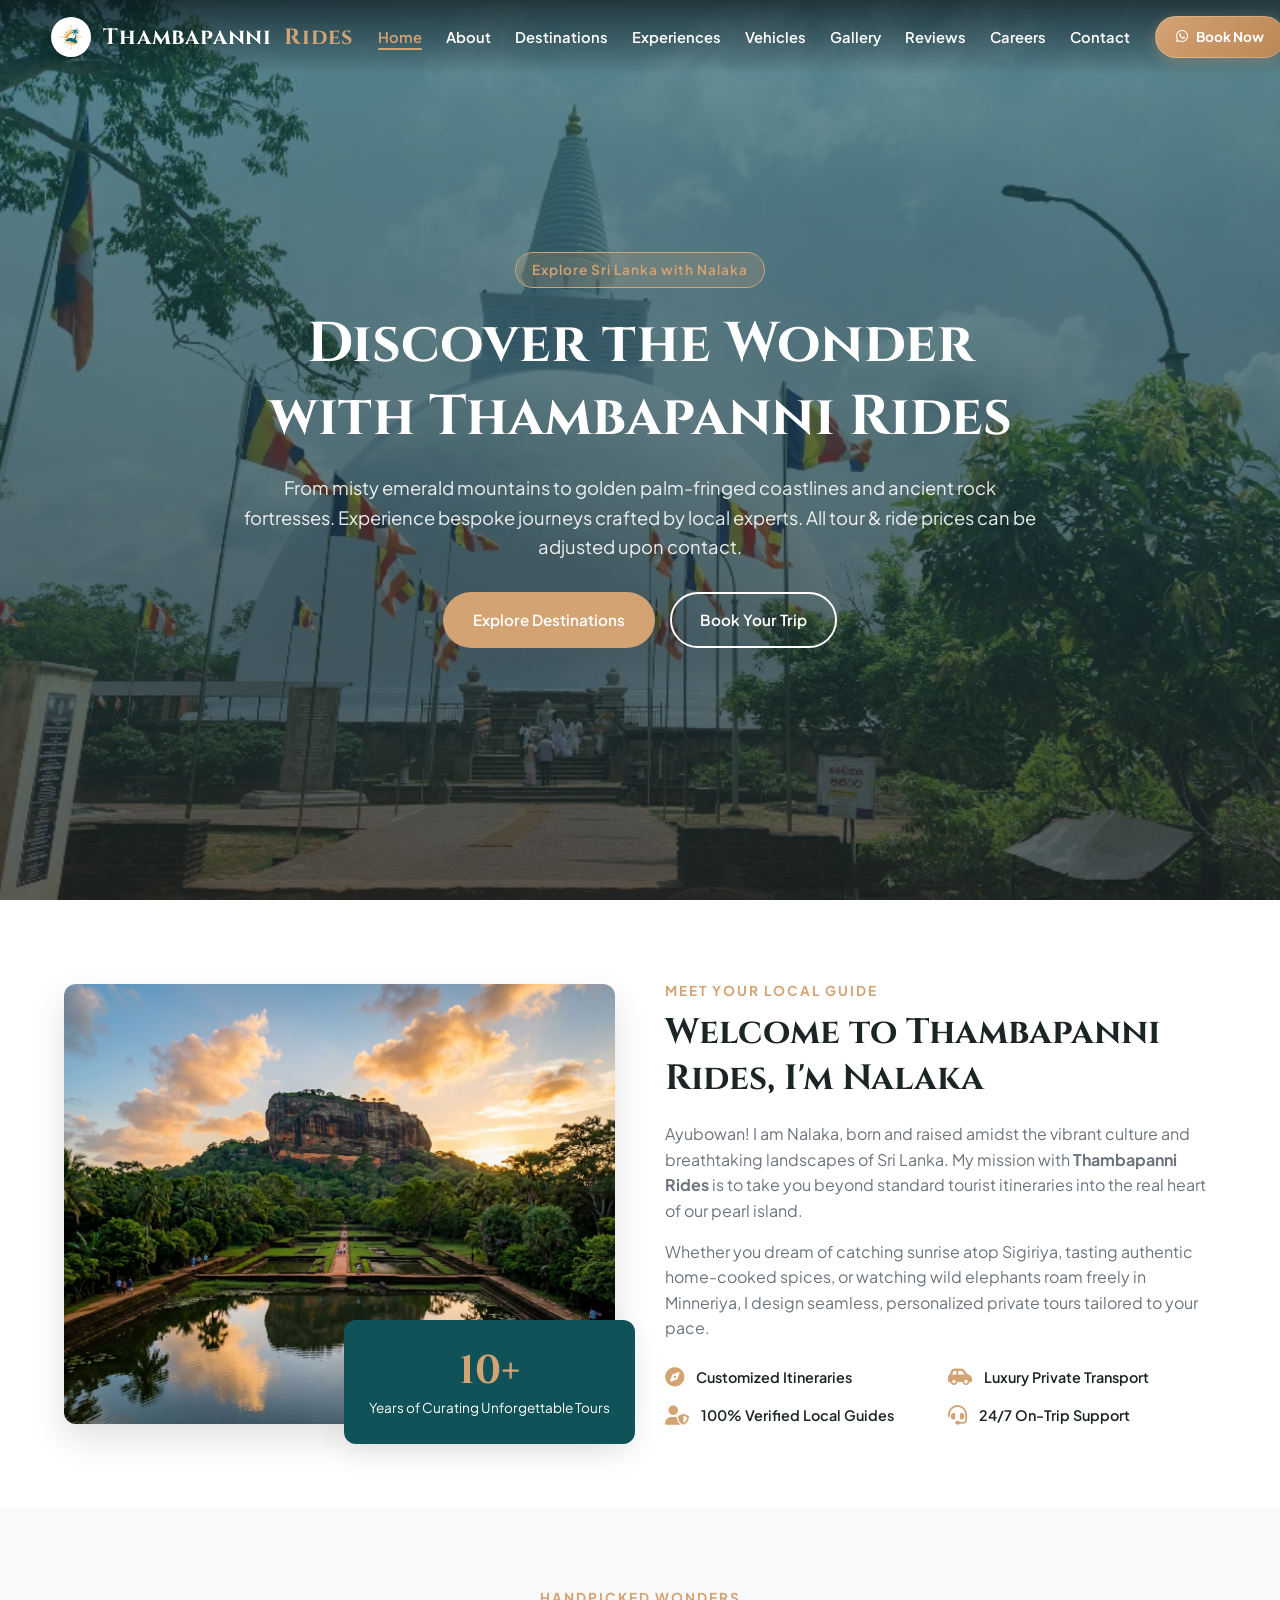
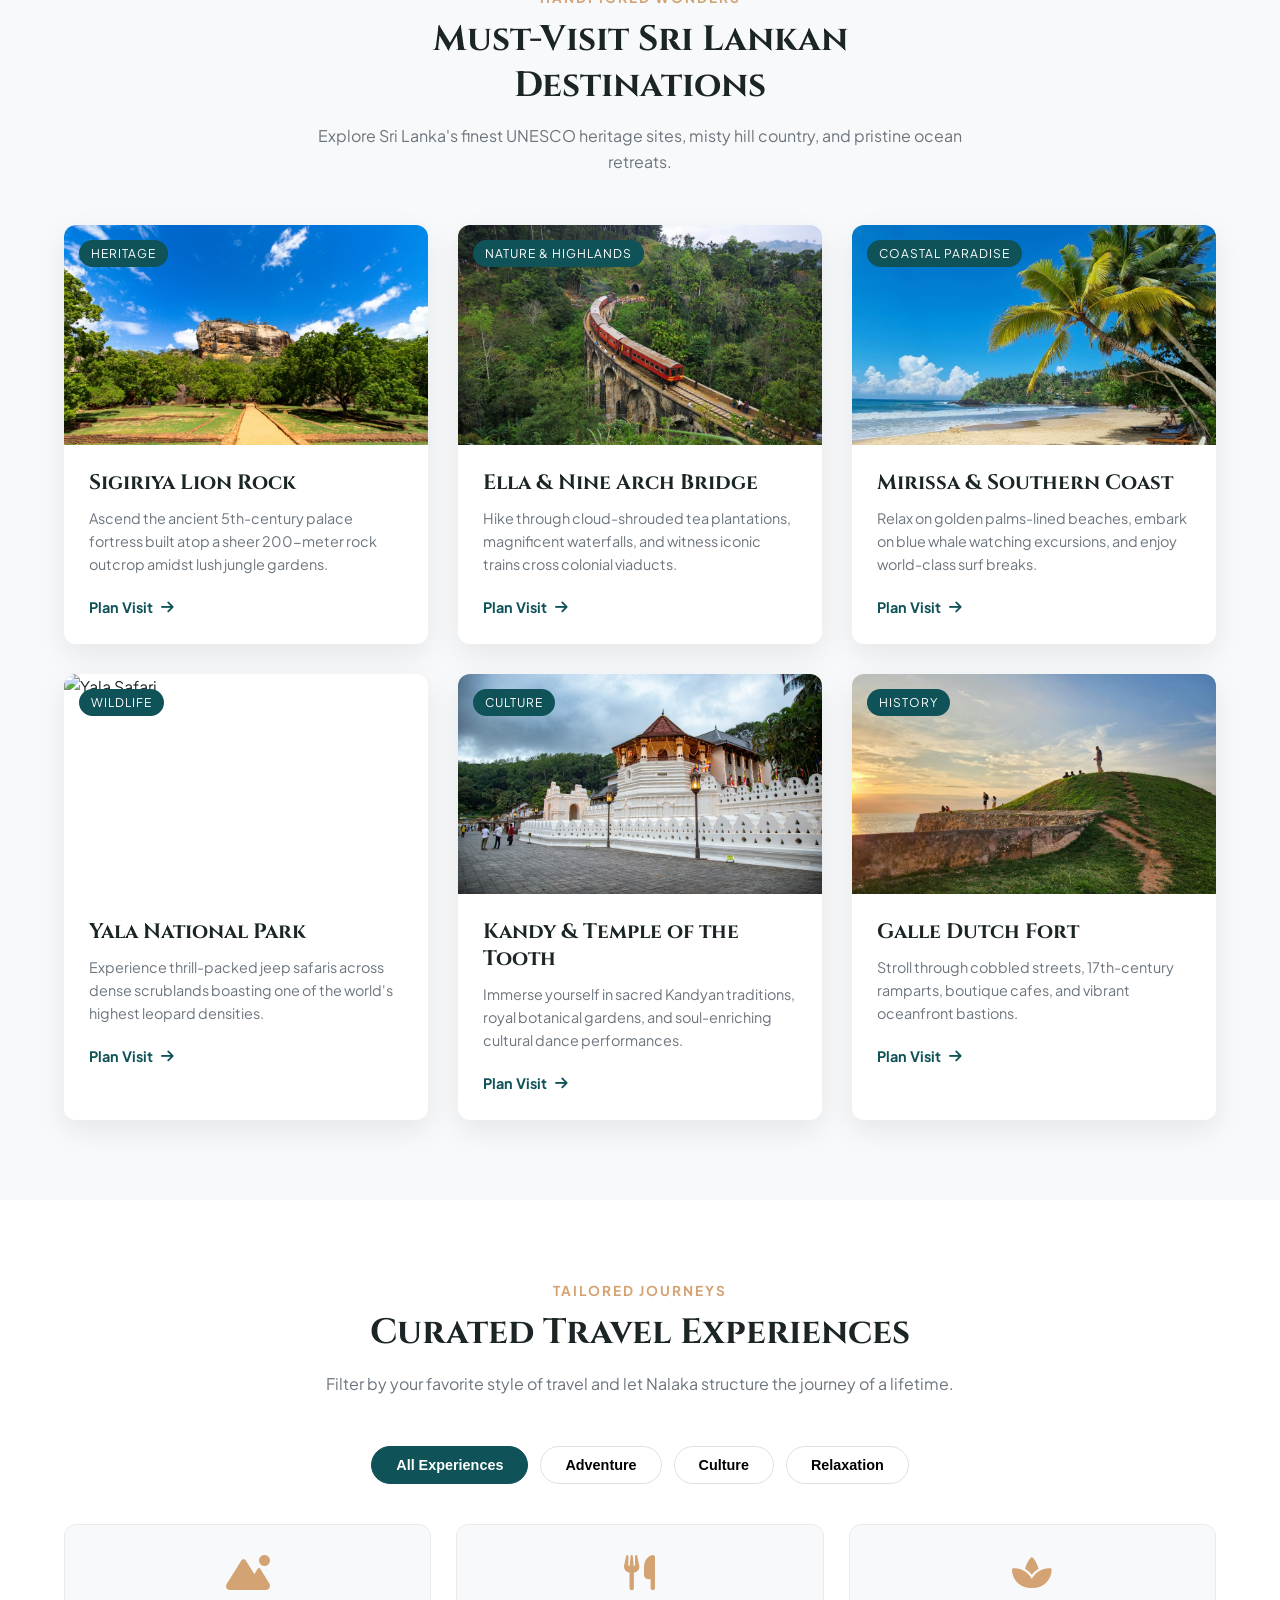
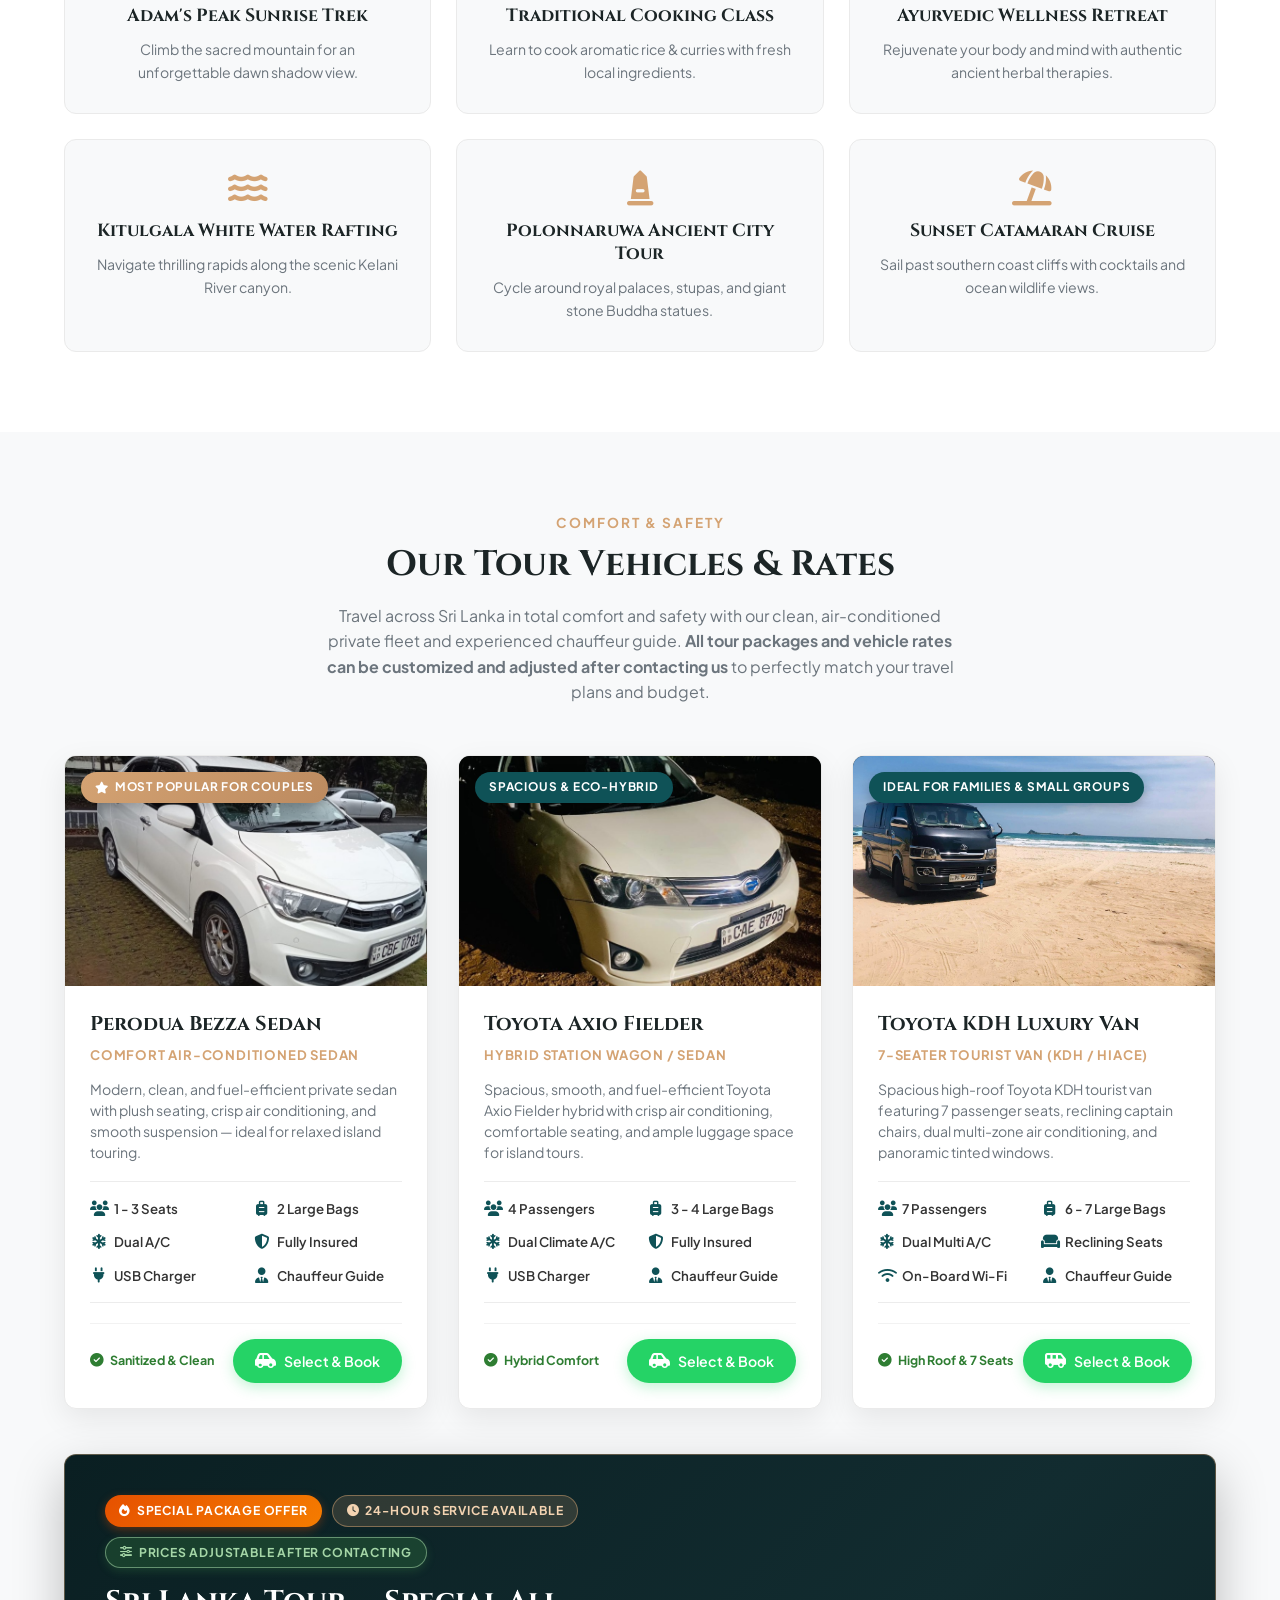
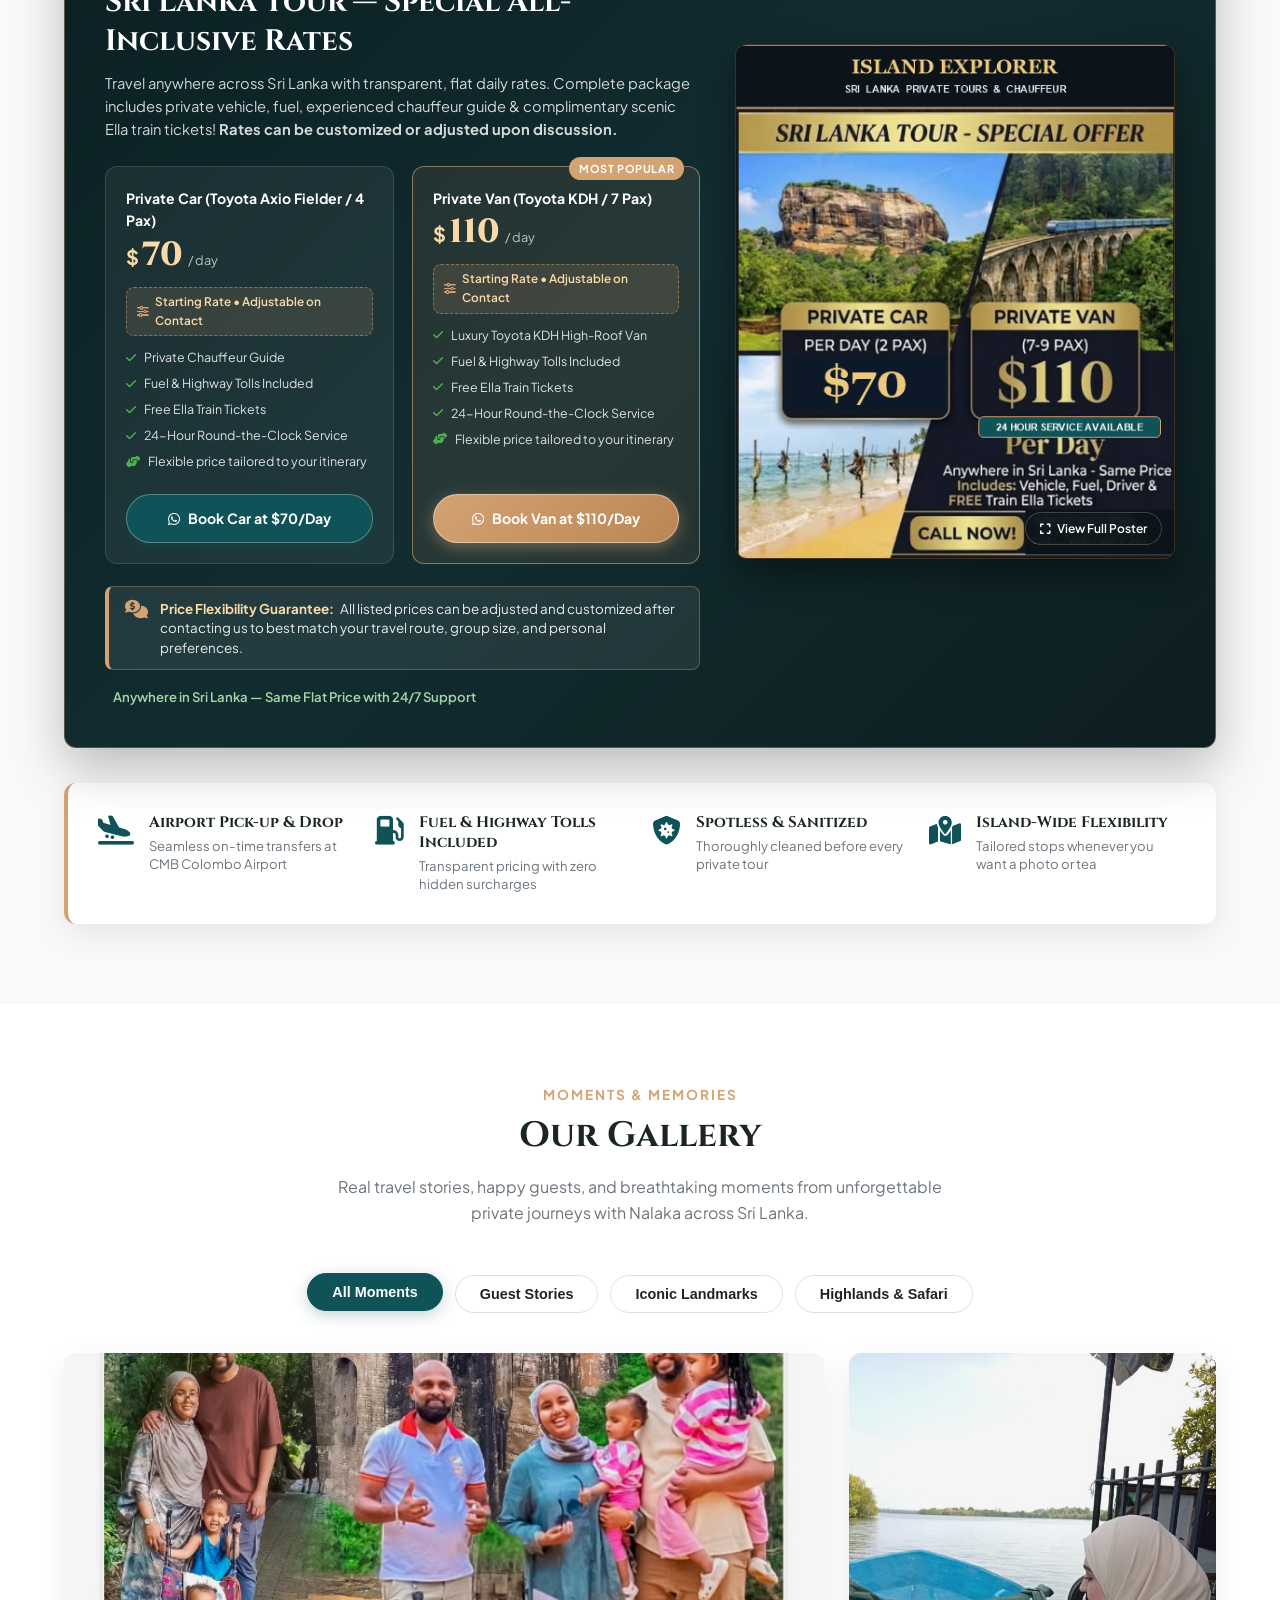
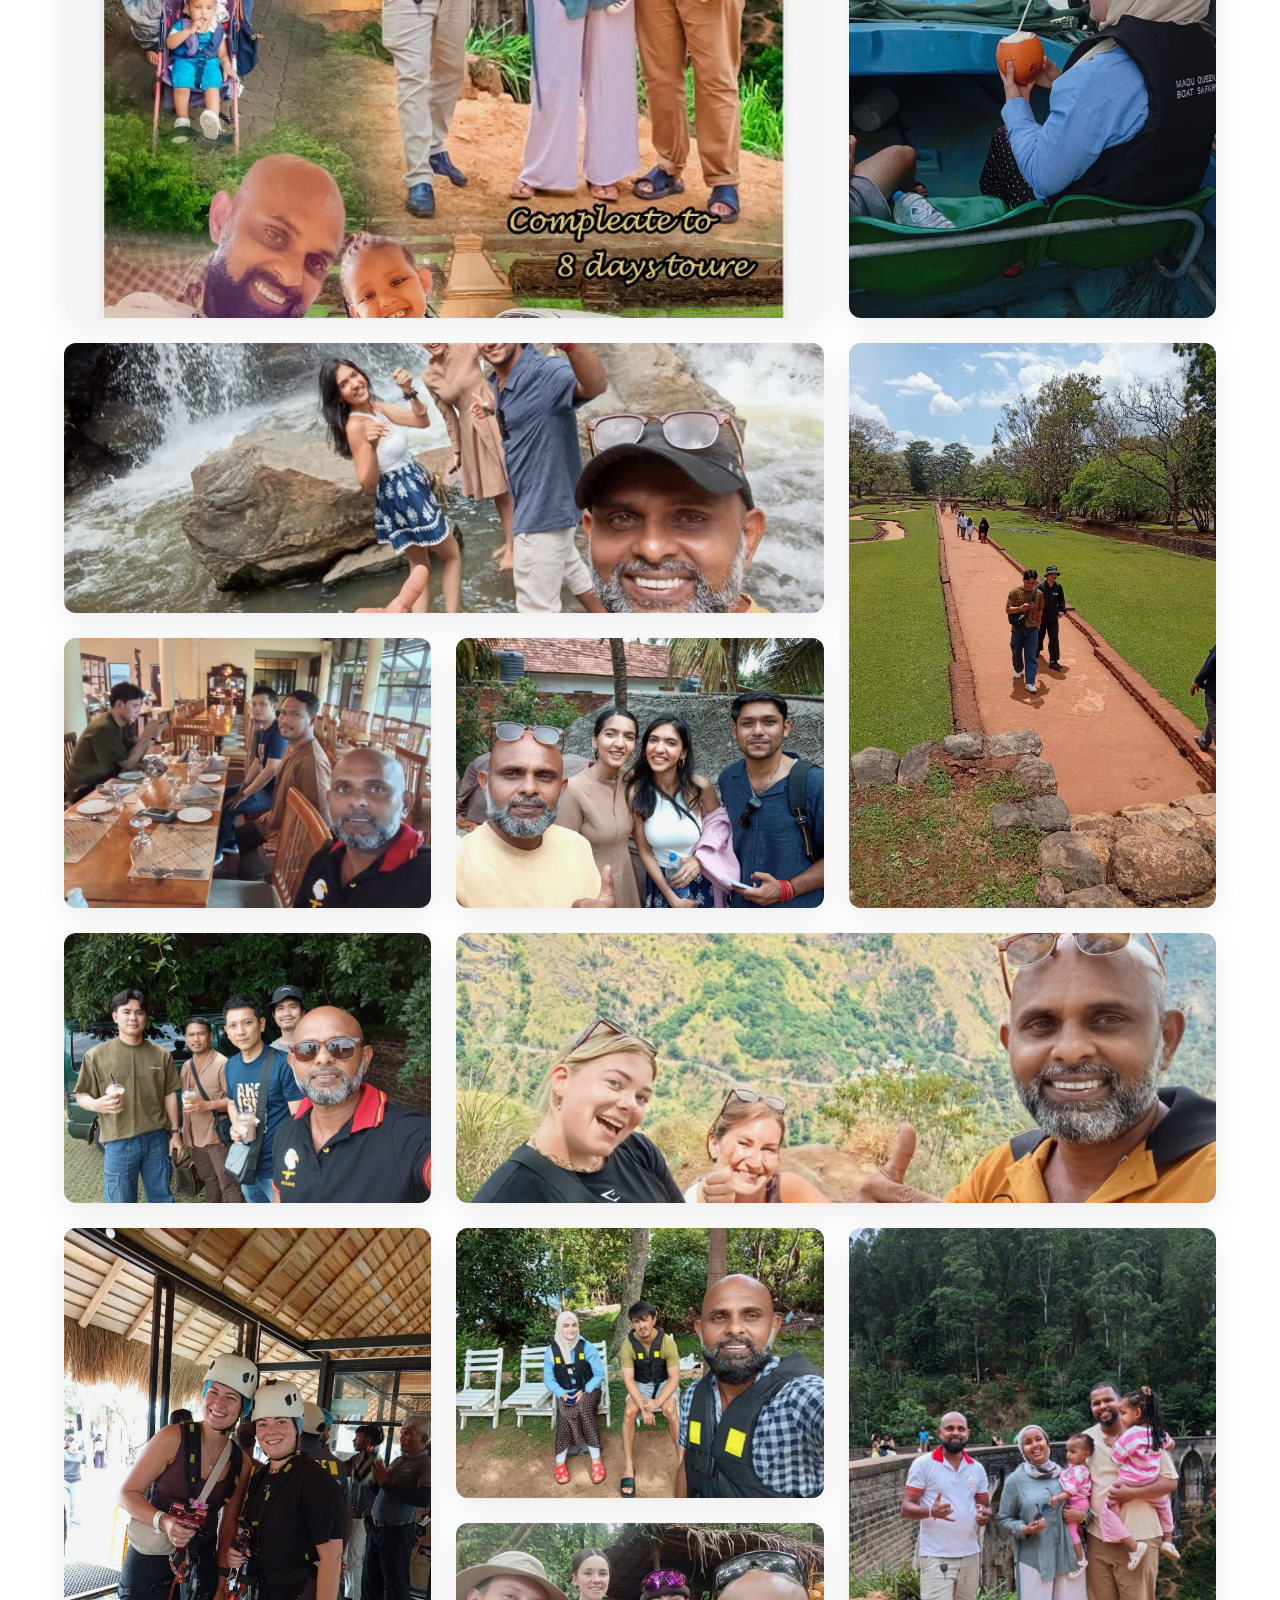
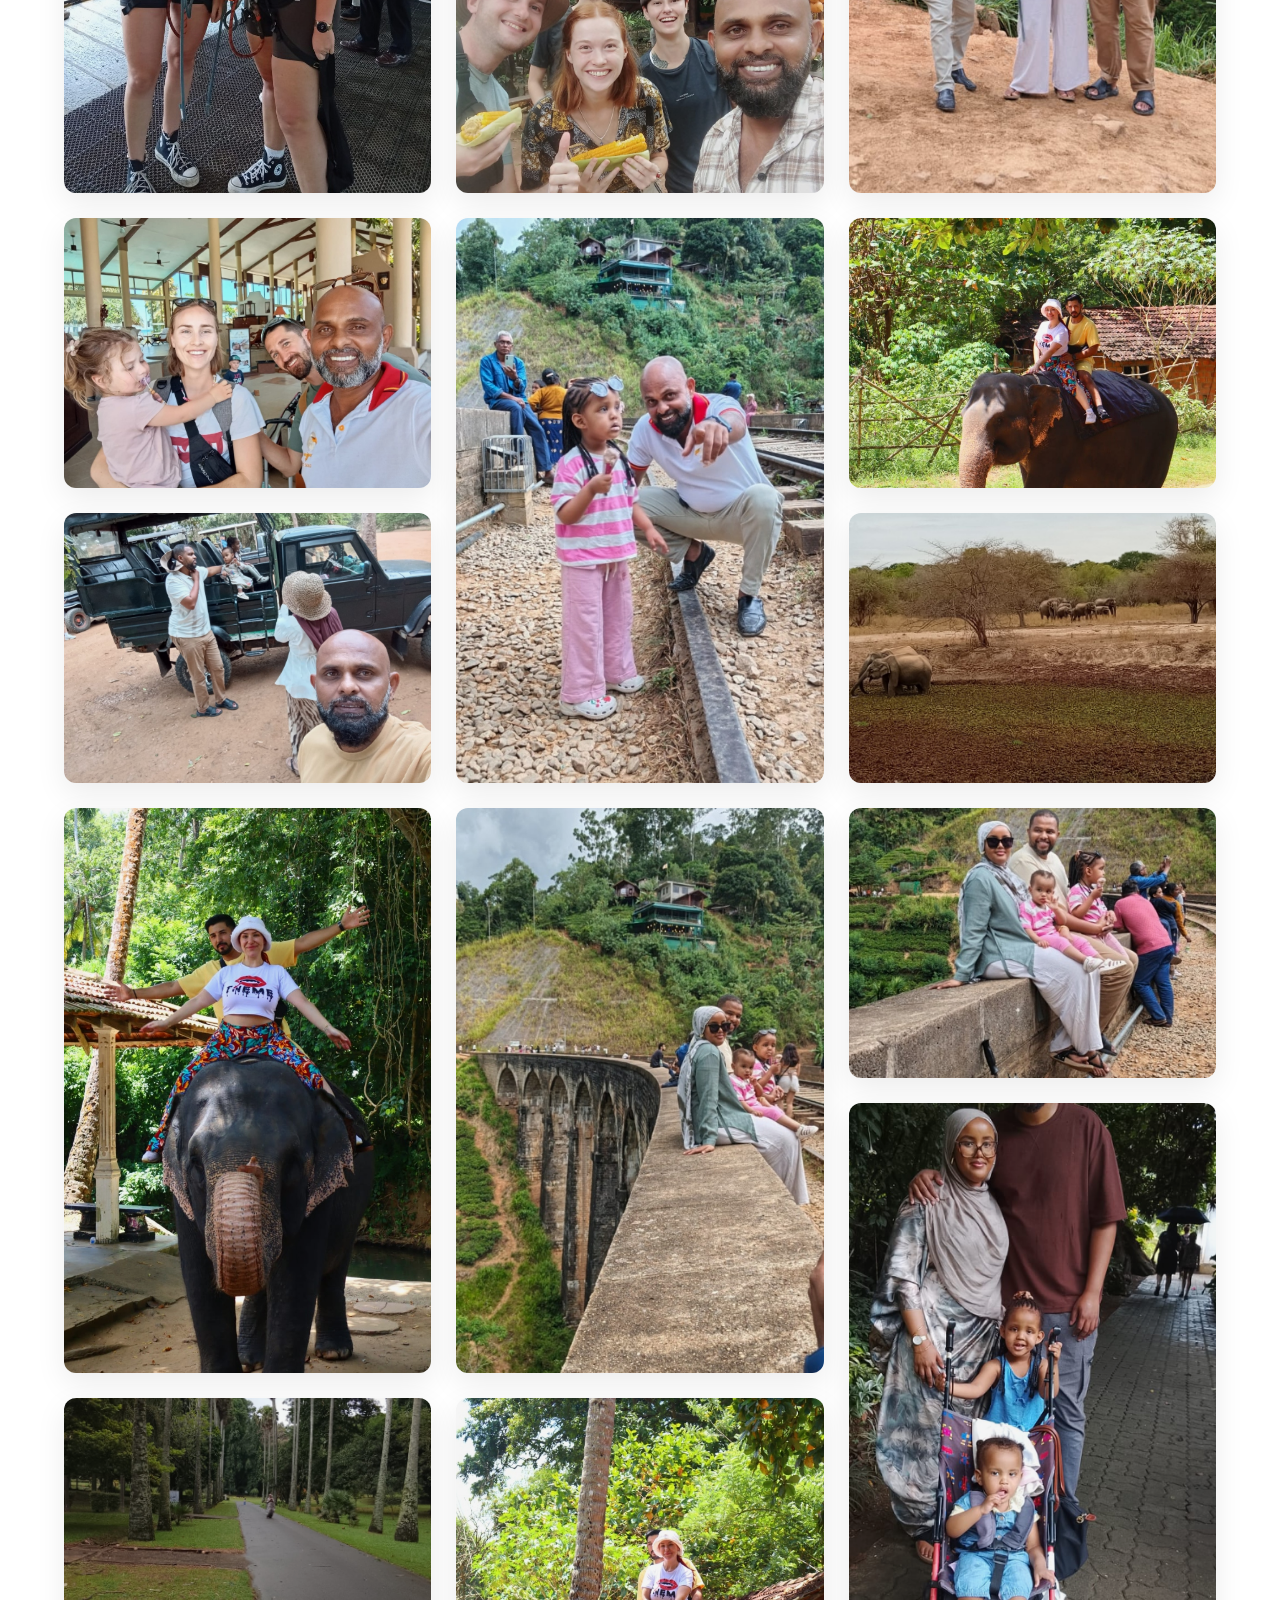
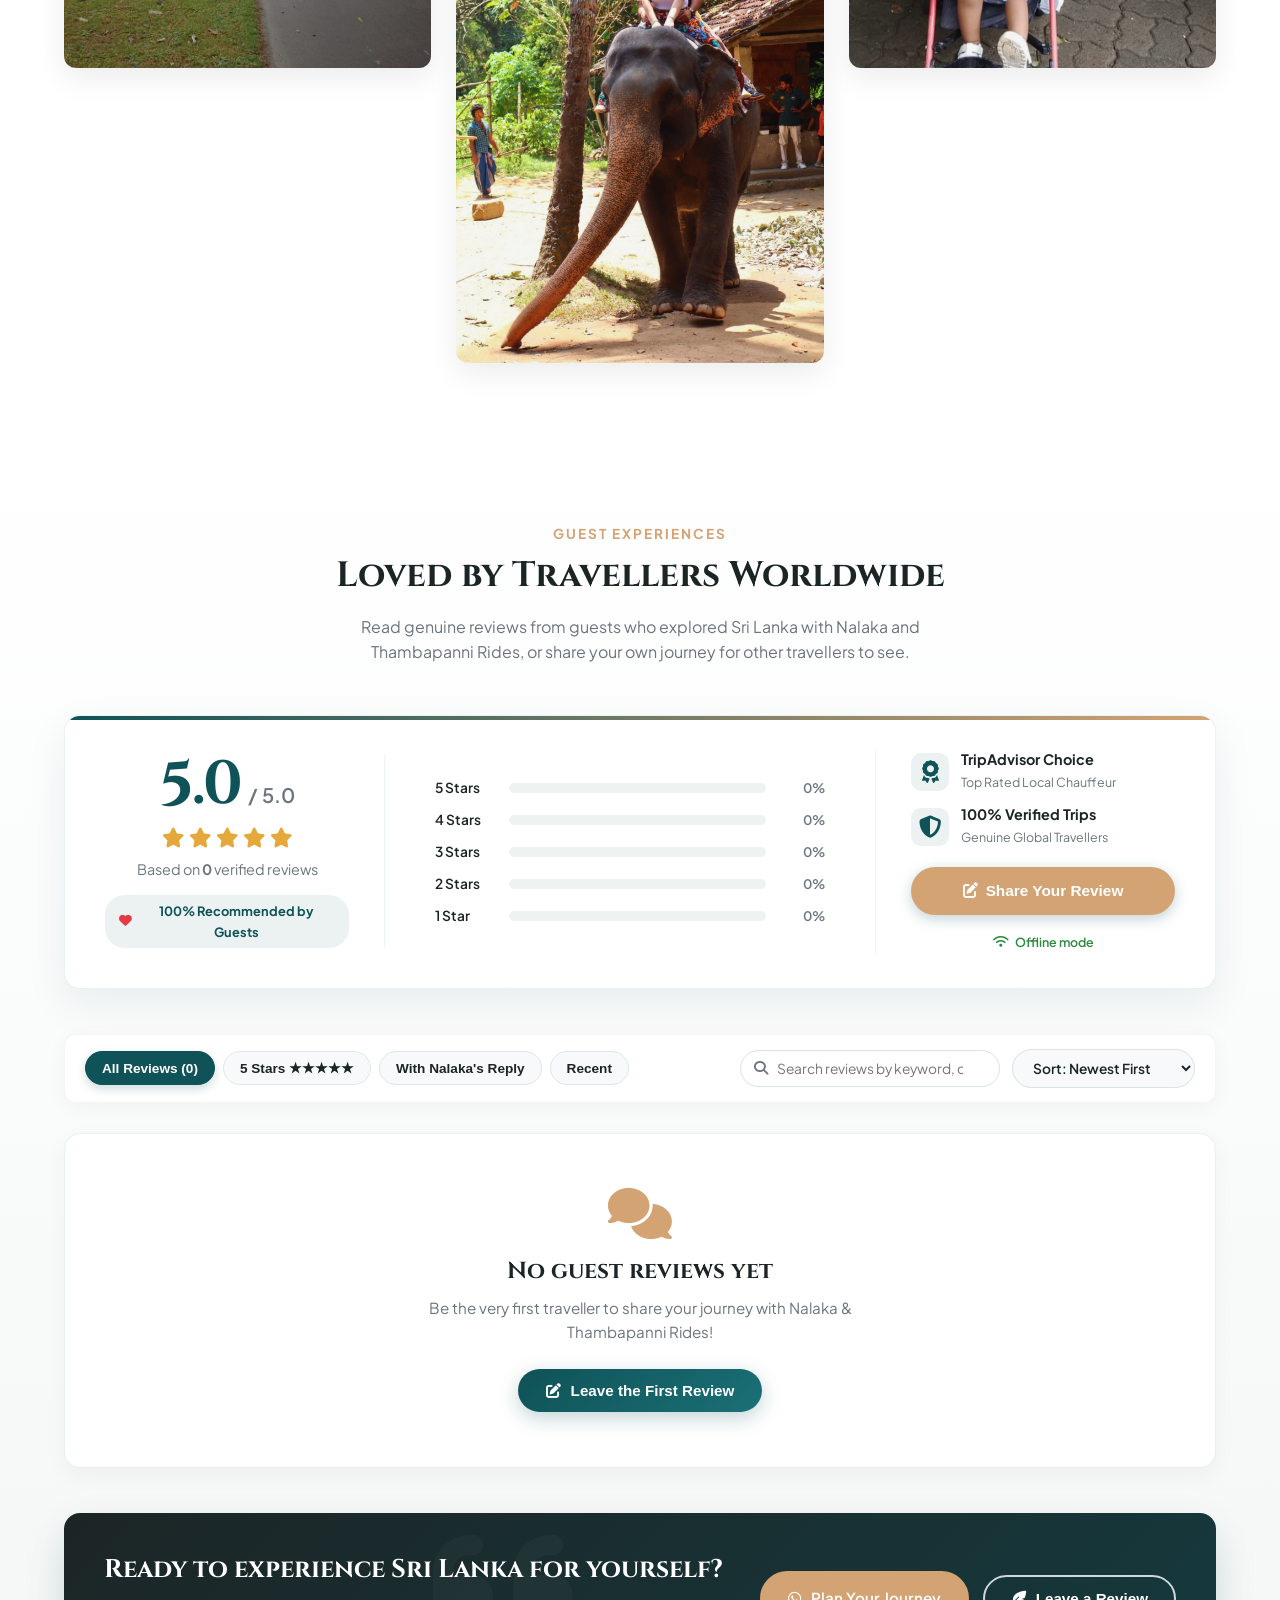
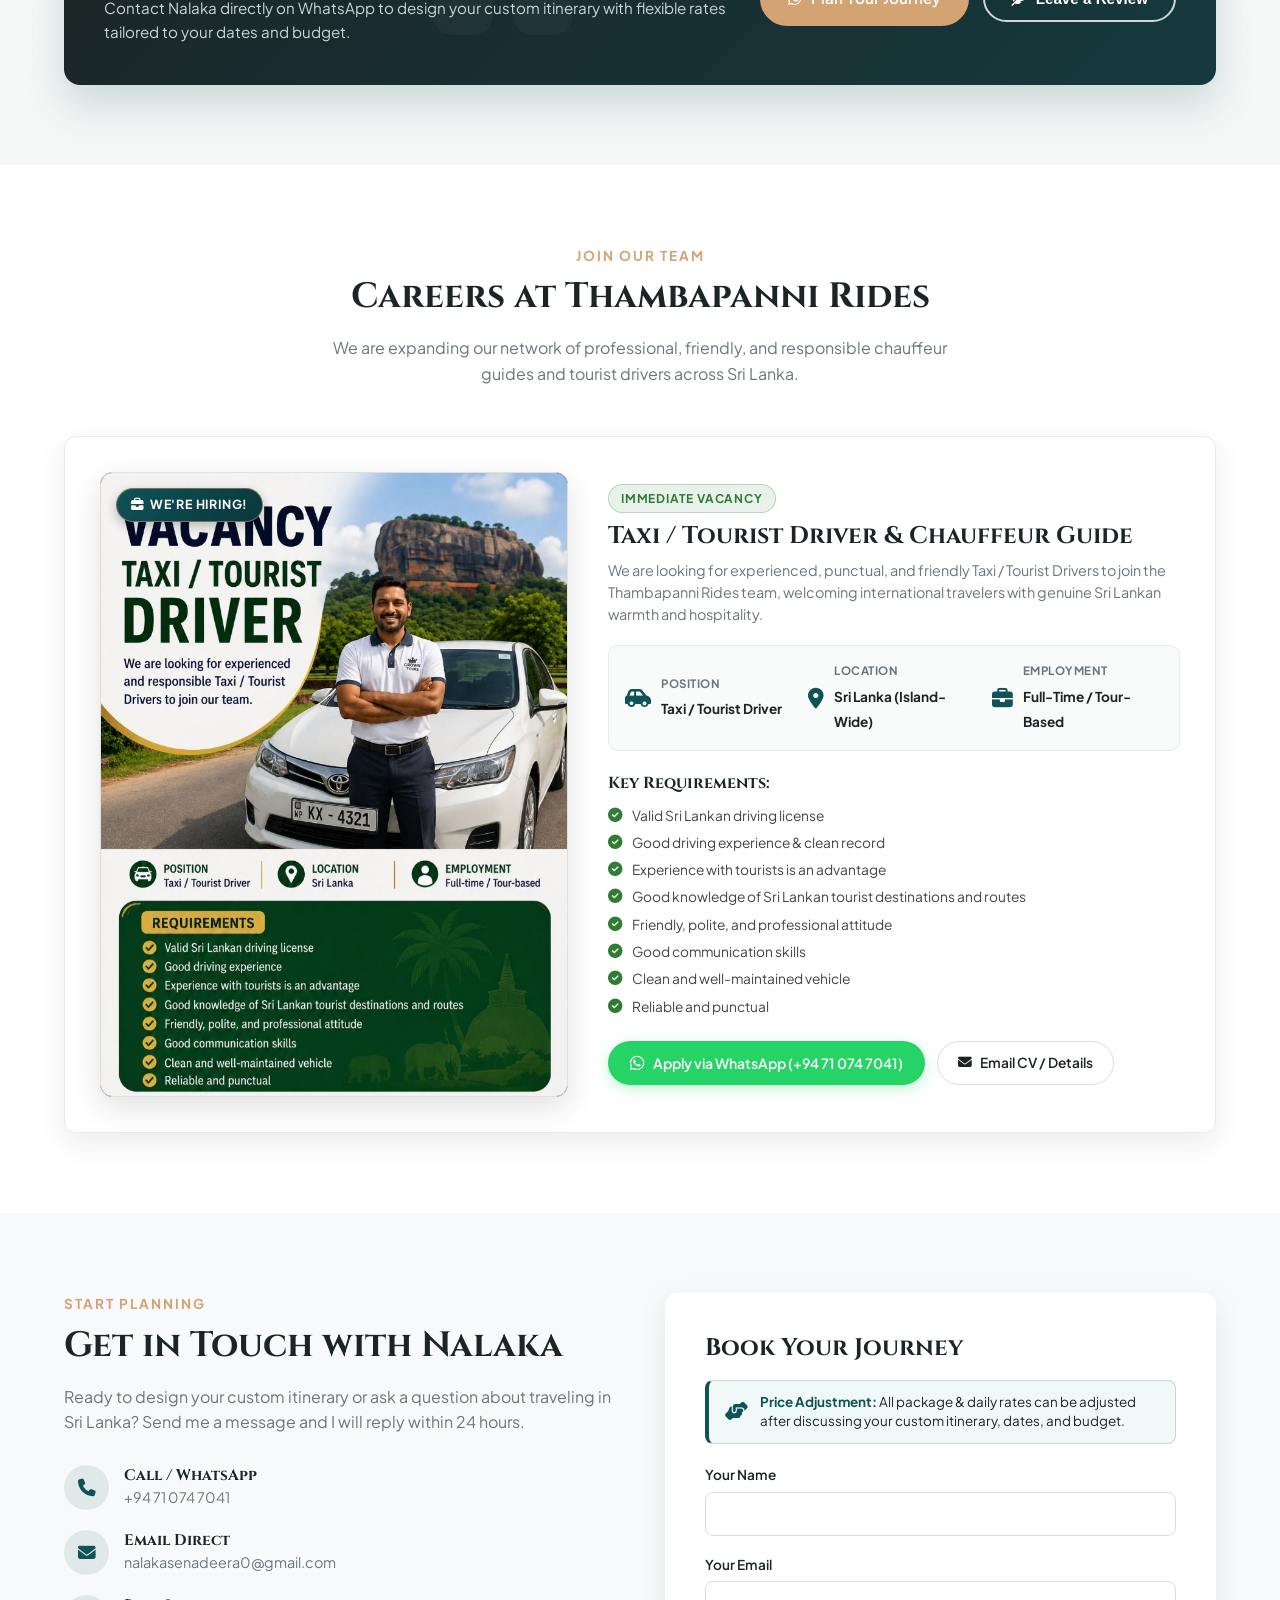
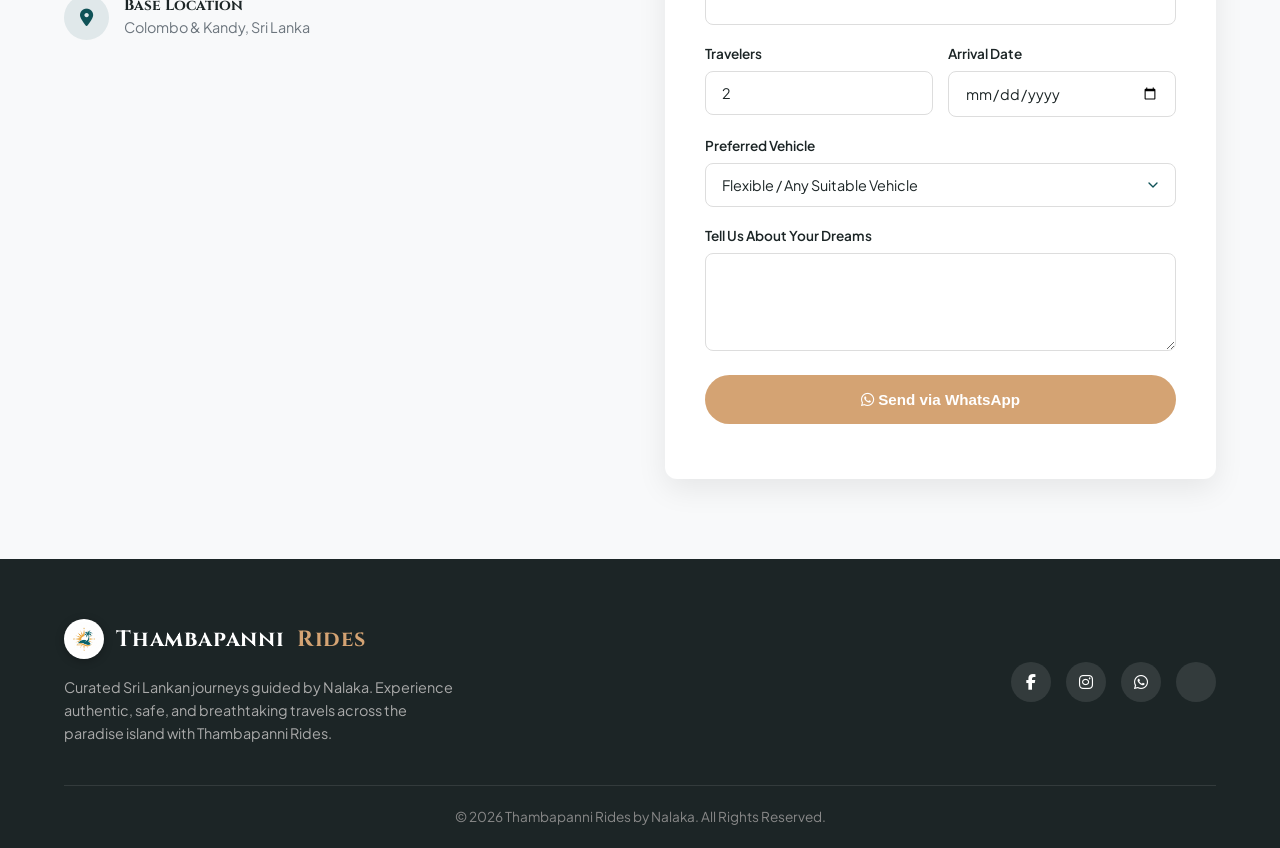
==== commit e90f258c: "Added the Review System" ====
--- a/index.html
+++ b/index.html
@@ -37,6 +37,7 @@
                 <li><a href="#experiences">Experiences</a></li>
                 <li><a href="#vehicles">Vehicles</a></li>
                 <li><a href="#gallery">Gallery</a></li>
+                <li><a href="#reviews">Reviews</a></li>
                 <li><a href="#careers">Careers</a></li>
                 <li><a href="#contact">Contact</a></li>
             </ul>
@@ -559,7 +560,8 @@
                             <span class="gallery-tag"><i class="fa-solid fa-water"></i> River Safari</span>
                             <div class="gallery-info">
                                 <h3>Madu River Safari & Thambili</h3>
-                                <p>Refreshing sweet king coconut while cruising through lush mangrove lagoons on Madu Ganga.</p>
+                                <p>Refreshing sweet king coconut while cruising through lush mangrove lagoons on Madu
+                                    Ganga.</p>
                             </div>
                             <button class="gallery-zoom-btn" aria-label="View larger image"><i
                                     class="fa-solid fa-expand"></i></button>
@@ -579,7 +581,8 @@
                             <span class="gallery-tag"><i class="fa-solid fa-droplet"></i> Waterfall Excursion</span>
                             <div class="gallery-info">
                                 <h3>Highland Waterfall Adventure</h3>
-                                <p>Thumbs-up smiles and cool mountain spray amidst Sri Lanka's cascading jungle waterfalls.</p>
+                                <p>Thumbs-up smiles and cool mountain spray amidst Sri Lanka's cascading jungle
+                                    waterfalls.</p>
                             </div>
                             <button class="gallery-zoom-btn" aria-label="View larger image"><i
                                     class="fa-solid fa-expand"></i></button>
@@ -599,7 +602,8 @@
                             <span class="gallery-tag"><i class="fa-solid fa-landmark"></i> Sigiriya Promenade</span>
                             <div class="gallery-info">
                                 <h3>Sigiriya Royal Gardens Walk</h3>
-                                <p>Walking the historic landscaped water gardens of the ancient 5th-century Lion Rock citadel.</p>
+                                <p>Walking the historic landscaped water gardens of the ancient 5th-century Lion Rock
+                                    citadel.</p>
                             </div>
                             <button class="gallery-zoom-btn" aria-label="View larger image"><i
                                     class="fa-solid fa-expand"></i></button>
@@ -608,8 +612,8 @@
                 </div>
 
                 <!-- Gallery Item: Authentic Sri Lankan Dining & Hospitality (New Upload) -->
-                <div class="gallery-item" data-category="guests"
-                    data-title="Sri Lankan Hospitality & Dining Moments" data-tag="Guest Dining"
+                <div class="gallery-item" data-category="guests" data-title="Sri Lankan Hospitality & Dining Moments"
+                    data-tag="Guest Dining"
                     data-desc="Gathering around the table to enjoy flavorful Sri Lankan dining, warm conversations, and genuine hospitality with international guests.">
                     <div class="gallery-img-wrapper">
                         <img src="images/guest-traditional-dining-hospitality.jpg"
@@ -619,7 +623,8 @@
                             <span class="gallery-tag"><i class="fa-solid fa-utensils"></i> Dining & Hospitality</span>
                             <div class="gallery-info">
                                 <h3>Island Dining & Warm Smiles</h3>
-                                <p>Sharing memorable culinary experiences and genuine Sri Lankan hospitality with lovely travelers.</p>
+                                <p>Sharing memorable culinary experiences and genuine Sri Lankan hospitality with lovely
+                                    travelers.</p>
                             </div>
                             <button class="gallery-zoom-btn" aria-label="View larger image"><i
                                     class="fa-solid fa-expand"></i></button>
@@ -628,8 +633,8 @@
                 </div>
 
                 <!-- Gallery Item: Authentic Village Tour & Island Hospitality (New Upload) -->
-                <div class="gallery-item" data-category="guests"
-                    data-title="Authentic Village & Cultural Encounters" data-tag="Village Tour"
+                <div class="gallery-item" data-category="guests" data-title="Authentic Village & Cultural Encounters"
+                    data-tag="Village Tour"
                     data-desc="Experiencing authentic Sri Lankan rural life, traditional thatched village dwellings, and heartfelt connections alongside Nalaka.">
                     <div class="gallery-img-wrapper">
                         <img src="images/guest-village-cultural-tour.jpg"
@@ -639,7 +644,8 @@
                             <span class="gallery-tag"><i class="fa-solid fa-people-roof"></i> Village Culture</span>
                             <div class="gallery-info">
                                 <h3>Authentic Village Encounters</h3>
-                                <p>Heartfelt village hospitality and rural memories in the lush countryside with Nalaka.</p>
+                                <p>Heartfelt village hospitality and rural memories in the lush countryside with Nalaka.
+                                </p>
                             </div>
                             <button class="gallery-zoom-btn" aria-label="View larger image"><i
                                     class="fa-solid fa-expand"></i></button>
@@ -648,8 +654,8 @@
                 </div>
 
                 <!-- Gallery Item: Private Van Tour & Island Road Trip (New Upload) -->
-                <div class="gallery-item" data-category="guests"
-                    data-title="Private Van Tour & Island Road Trip" data-tag="Van Tour"
+                <div class="gallery-item" data-category="guests" data-title="Private Van Tour & Island Road Trip"
+                    data-tag="Van Tour"
                     data-desc="Chilled drink refreshments and relaxed smiles with guests during a comfortable private van journey across Sri Lanka's scenic touring routes.">
                     <div class="gallery-img-wrapper">
                         <img src="images/guest-private-van-tour-group.jpg"
@@ -659,7 +665,8 @@
                             <span class="gallery-tag"><i class="fa-solid fa-van-shuttle"></i> Van Tour Road Trip</span>
                             <div class="gallery-info">
                                 <h3>Island Road Trip & Good Times</h3>
-                                <p>Refreshing travel break and friendly camaraderie on a private island road trip with Nalaka.</p>
+                                <p>Refreshing travel break and friendly camaraderie on a private island road trip with
+                                    Nalaka.</p>
                             </div>
                             <button class="gallery-zoom-btn" aria-label="View larger image"><i
                                     class="fa-solid fa-expand"></i></button>
@@ -974,6 +981,150 @@
                                     class="fa-solid fa-expand"></i></button>
                         </div>
                     </div>
+                </div>
+            </div>
+        </div>
+    </section>
+
+    <!-- Customer Reviews / Testimonials Section -->
+    <section id="reviews" class="section reviews-section">
+        <div class="container">
+            <div class="section-title">
+                <span class="sub-heading">Guest Experiences</span>
+                <h2>Loved by Travellers Worldwide</h2>
+                <p>Read genuine reviews from guests who explored Sri Lanka with Nalaka and Thambapanni Rides, or share your own journey for other travellers to see.</p>
+            </div>
+
+            <!-- Reviews Overview & Rating Summary Card -->
+            <div class="reviews-summary-card">
+                <div class="reviews-score-col">
+                    <div class="score-number-wrap">
+                        <span class="score-big" id="avgRatingDisplay">5.0</span>
+                        <span class="score-out-of">/ 5.0</span>
+                    </div>
+                    <div class="score-stars-wrap" id="avgStarsDisplay">
+                        <i class="fa-solid fa-star"></i>
+                        <i class="fa-solid fa-star"></i>
+                        <i class="fa-solid fa-star"></i>
+                        <i class="fa-solid fa-star"></i>
+                        <i class="fa-solid fa-star"></i>
+                    </div>
+                    <p class="score-subtitle">Based on <strong id="totalReviewsCount">0</strong> verified reviews</p>
+                    <div class="recommend-pill">
+                        <i class="fa-solid fa-heart"></i> 100% Recommended by Guests
+                    </div>
+                </div>
+
+                <div class="reviews-breakdown-col" id="reviewsBreakdownCol">
+                    <div class="rating-bar-row" data-rating="5">
+                        <span class="star-label">5 Stars</span>
+                        <div class="rating-bar-track">
+                            <div class="rating-bar-fill" id="bar5Star" style="width: 0%;"></div>
+                        </div>
+                        <span class="bar-count" id="count5Star">0%</span>
+                    </div>
+                    <div class="rating-bar-row" data-rating="4">
+                        <span class="star-label">4 Stars</span>
+                        <div class="rating-bar-track">
+                            <div class="rating-bar-fill" id="bar4Star" style="width: 0%;"></div>
+                        </div>
+                        <span class="bar-count" id="count4Star">0%</span>
+                    </div>
+                    <div class="rating-bar-row" data-rating="3">
+                        <span class="star-label">3 Stars</span>
+                        <div class="rating-bar-track">
+                            <div class="rating-bar-fill" id="bar3Star" style="width: 0%;"></div>
+                        </div>
+                        <span class="bar-count" id="count3Star">0%</span>
+                    </div>
+                    <div class="rating-bar-row" data-rating="2">
+                        <span class="star-label">2 Stars</span>
+                        <div class="rating-bar-track">
+                            <div class="rating-bar-fill" id="bar2Star" style="width: 0%;"></div>
+                        </div>
+                        <span class="bar-count" id="count2Star">0%</span>
+                    </div>
+                    <div class="rating-bar-row" data-rating="1">
+                        <span class="star-label">1 Star</span>
+                        <div class="rating-bar-track">
+                            <div class="rating-bar-fill" id="bar1Star" style="width: 0%;"></div>
+                        </div>
+                        <span class="bar-count" id="count1Star">0%</span>
+                    </div>
+                </div>
+
+                <div class="reviews-action-col">
+                    <div class="trust-badges">
+                        <div class="trust-badge-item">
+                            <i class="fa-solid fa-award"></i>
+                            <div>
+                                <strong>TripAdvisor Choice</strong>
+                                <span>Top Rated Local Chauffeur</span>
+                            </div>
+                        </div>
+                        <div class="trust-badge-item">
+                            <i class="fa-solid fa-shield-halved"></i>
+                            <div>
+                                <strong>100% Verified Trips</strong>
+                                <span>Genuine Global Travellers</span>
+                            </div>
+                        </div>
+                    </div>
+                    <button type="button" class="btn btn-primary btn-write-review" id="openReviewModalBtn">
+                        <i class="fa-solid fa-pen-to-square"></i> Share Your Review
+                    </button>
+                    <span class="sync-status" id="cloudSyncStatus"><i class="fa-solid fa-cloud"></i> Synced live for all visitors</span>
+                </div>
+            </div>
+
+            <!-- Reviews Filter & Search Toolbar -->
+            <div class="reviews-toolbar">
+                <div class="reviews-filter-pills" id="reviewFilterPills">
+                    <button type="button" class="review-filter-btn active" data-filter="all">All Reviews (<span id="allReviewsCount">0</span>)</button>
+                    <button type="button" class="review-filter-btn" data-filter="5">5 Stars ★★★★★</button>
+                    <button type="button" class="review-filter-btn" data-filter="with-reply">With Nalaka's Reply</button>
+                    <button type="button" class="review-filter-btn" data-filter="recent">Recent</button>
+                </div>
+
+                <div class="reviews-search-sort">
+                    <div class="review-search-box">
+                        <i class="fa-solid fa-magnifying-glass"></i>
+                        <input type="text" id="reviewSearchInput" placeholder="Search reviews by keyword, country, or tour...">
+                        <button type="button" id="clearSearchBtn" class="clear-search-btn" style="display: none;" aria-label="Clear search">&times;</button>
+                    </div>
+                    <div class="review-sort-select-wrap">
+                        <select id="reviewSortSelect" aria-label="Sort Reviews">
+                            <option value="newest">Sort: Newest First</option>
+                            <option value="highest">Sort: Highest Rated</option>
+                            <option value="helpful">Sort: Most Helpful</option>
+                        </select>
+                    </div>
+                </div>
+            </div>
+
+            <!-- Reviews Grid Container -->
+            <div class="reviews-grid" id="reviewsGrid">
+                <!-- Dynamically populated by script.js -->
+            </div>
+
+            <!-- Empty State for Searches/Filters -->
+            <div id="noReviewsFound" class="reviews-empty-state" style="display: none;">
+                <i class="fa-solid fa-compass empty-state-icon"></i>
+                <h3>No reviews found matching your search</h3>
+                <p>Try searching for different keywords or clear your search to view all guest stories.</p>
+                <button type="button" class="btn btn-outline-dark" id="resetReviewFiltersBtn">View All Reviews</button>
+            </div>
+
+            <!-- Bottom CTA banner -->
+            <div class="reviews-cta-banner">
+                <div class="cta-banner-content">
+                    <i class="fa-solid fa-quote-left quote-watermark"></i>
+                    <h3>Ready to experience Sri Lanka for yourself?</h3>
+                    <p>Contact Nalaka directly on WhatsApp to design your custom itinerary with flexible rates tailored to your dates and budget.</p>
+                </div>
+                <div class="cta-banner-actions">
+                    <a href="#contact" class="btn btn-primary"><i class="fa-brands fa-whatsapp"></i> Plan Your Journey</a>
+                    <button type="button" class="btn btn-outline" id="openReviewModalBtn2"><i class="fa-solid fa-feather-pointed"></i> Leave a Review</button>
                 </div>
             </div>
         </div>
@@ -1197,6 +1348,73 @@
         </div>
     </div>
 
+    <!-- Review Submission Modal -->
+    <div id="reviewModal" class="review-modal" aria-hidden="true" role="dialog" aria-labelledby="reviewModalTitle">
+        <div class="review-modal-overlay" id="reviewModalOverlay"></div>
+        <div class="review-modal-dialog">
+            <button class="review-modal-close" id="closeReviewModalBtn" aria-label="Close review dialog">&times;</button>
+
+            <!-- Form Screen -->
+            <div id="reviewFormScreen">
+                <div class="review-modal-header">
+                    <span class="sub-heading">Thambapanni Rides</span>
+                    <h3 id="reviewModalTitle">Share Your Experience with Nalaka</h3>
+                    <p>Your honest review helps future travellers discover the wonders of Sri Lanka with peace of mind. It will be published live for everyone to see.</p>
+                </div>
+
+                <form id="submitReviewForm" class="review-modal-form">
+                    <!-- Rating Selector -->
+                    <div class="form-group rating-select-group">
+                        <label class="rating-label">How would you rate your trip? <span class="required">*</span></label>
+                        <div class="star-rating-picker" id="starRatingPicker">
+                            <button type="button" class="star-picker-btn active" data-rating="1" aria-label="1 star"><i class="fa-solid fa-star"></i></button>
+                            <button type="button" class="star-picker-btn active" data-rating="2" aria-label="2 stars"><i class="fa-solid fa-star"></i></button>
+                            <button type="button" class="star-picker-btn active" data-rating="3" aria-label="3 stars"><i class="fa-solid fa-star"></i></button>
+                            <button type="button" class="star-picker-btn active" data-rating="4" aria-label="4 stars"><i class="fa-solid fa-star"></i></button>
+                            <button type="button" class="star-picker-btn active" data-rating="5" aria-label="5 stars"><i class="fa-solid fa-star"></i></button>
+                        </div>
+                        <span class="rating-feedback-text" id="ratingFeedbackText">5 Stars - Outstanding / Unforgettable!</span>
+                        <input type="hidden" id="selectedRatingValue" value="5">
+                    </div>
+
+                    <div class="form-group">
+                        <label for="reviewAuthorName">Your Name <span class="required">*</span></label>
+                        <input type="text" id="reviewAuthorName" placeholder="Enter your name (e.g. Sarah or Mark)" required>
+                    </div>
+
+                    <div class="form-group">
+                        <label for="reviewComment">Your Detailed Review <span class="required">*</span></label>
+                        <textarea id="reviewComment" rows="5" placeholder="Share your experience travelling with Nalaka &amp; Thambapanni Rides..." required></textarea>
+                    </div>
+
+                    <div class="modal-form-actions">
+                        <button type="button" class="btn btn-outline-dark" id="cancelReviewBtn">Cancel</button>
+                        <button type="submit" class="btn btn-primary btn-submit-review" id="submitReviewBtn">
+                            <span class="btn-text"><i class="fa-solid fa-paper-plane"></i> Publish Review</span>
+                            <span class="btn-spinner" style="display: none;"><i class="fa-solid fa-spinner fa-spin"></i> Publishing...</span>
+                        </button>
+                    </div>
+                    <div id="reviewFormStatus" class="form-status"></div>
+                </form>
+            </div>
+
+            <!-- Success State Screen (shown after posting) -->
+            <div id="reviewSuccessState" class="review-success-state" style="display: none;">
+                <div class="success-icon-wrap">
+                    <i class="fa-solid fa-circle-check"></i>
+                </div>
+                <h3>Thank You for Your Wonderful Review!</h3>
+                <p>Your review has been successfully published live and is now visible to other travellers worldwide visiting Thambapanni Rides.</p>
+                <div class="success-actions">
+                    <a id="shareReviewWhatsAppBtn" href="#" target="_blank" rel="noopener noreferrer" class="btn btn-whatsapp">
+                        <i class="fa-brands fa-whatsapp"></i> Send Copy to Nalaka on WhatsApp
+                    </a>
+                    <button type="button" class="btn btn-outline-dark" id="closeSuccessModalBtn">Back to Website</button>
+                </div>
+            </div>
+        </div>
+    </div>
+
     <!-- Footer -->
     <footer>
         <div class="container footer-content">
@@ -1226,4 +1444,4 @@
     <script src="script.js"></script>
 </body>
 
-</html>
+</html>
--- a/styles.css
+++ b/styles.css
@@ -132,6 +132,7 @@
 }
 
 .btn-outline {
+    background-color: transparent;
     border-color: var(--white);
     color: var(--white);
 }
@@ -2192,3 +2193,1095 @@
         width: 100%;
     }
 }
+
+/* ==========================================================================
+   Customer Review System Styles
+   ========================================================================== */
+.reviews-section {
+    background: linear-gradient(180deg, var(--white) 0%, #f4f7f6 100%);
+    position: relative;
+}
+
+/* Reviews Summary Card */
+.reviews-summary-card {
+    background: var(--white);
+    border-radius: 16px;
+    padding: 35px 40px;
+    box-shadow: 0 15px 40px rgba(15, 82, 87, 0.08);
+    border: 1px solid rgba(15, 82, 87, 0.08);
+    display: grid;
+    grid-template-columns: 280px 1fr 300px;
+    gap: 40px;
+    align-items: center;
+    margin-bottom: 45px;
+    position: relative;
+    overflow: hidden;
+}
+
+.reviews-summary-card::before {
+    content: '';
+    position: absolute;
+    top: 0;
+    left: 0;
+    right: 0;
+    height: 4px;
+    background: linear-gradient(90deg, var(--primary), var(--accent));
+}
+
+.reviews-score-col {
+    text-align: center;
+    border-right: 1px solid #edf2f2;
+    padding-right: 35px;
+}
+
+.score-number-wrap {
+    display: flex;
+    align-items: baseline;
+    justify-content: center;
+    gap: 6px;
+    line-height: 1;
+    margin-bottom: 12px;
+}
+
+.score-big {
+    font-family: var(--font-heading);
+    font-size: 3.8rem;
+    font-weight: 700;
+    color: var(--primary);
+    letter-spacing: -1px;
+}
+
+.score-out-of {
+    font-size: 1.25rem;
+    font-weight: 600;
+    color: var(--text-muted);
+}
+
+.score-stars-wrap {
+    color: #e5a93b;
+    font-size: 1.25rem;
+    display: flex;
+    justify-content: center;
+    gap: 4px;
+    margin-bottom: 10px;
+}
+
+.score-subtitle {
+    font-size: 0.9rem;
+    color: var(--text-muted);
+    margin-bottom: 14px;
+}
+
+.recommend-pill {
+    display: inline-flex;
+    align-items: center;
+    gap: 6px;
+    background: rgba(15, 82, 87, 0.08);
+    color: var(--primary);
+    padding: 6px 14px;
+    border-radius: 20px;
+    font-size: 0.8rem;
+    font-weight: 700;
+}
+
+.recommend-pill i {
+    color: #e63946;
+}
+
+/* Rating Breakdown Bars */
+.reviews-breakdown-col {
+    display: flex;
+    flex-direction: column;
+    gap: 10px;
+    padding: 0 10px;
+}
+
+.rating-bar-row {
+    display: grid;
+    grid-template-columns: 60px 1fr 45px;
+    align-items: center;
+    gap: 14px;
+    font-size: 0.86rem;
+}
+
+.star-label {
+    font-weight: 600;
+    color: var(--dark);
+}
+
+.rating-bar-track {
+    background: #eef2f2;
+    height: 10px;
+    border-radius: 6px;
+    overflow: hidden;
+    position: relative;
+}
+
+.rating-bar-fill {
+    background: linear-gradient(90deg, var(--accent), #e5a93b);
+    height: 100%;
+    border-radius: 6px;
+    transition: width 0.8s cubic-bezier(0.16, 1, 0.3, 1);
+}
+
+.bar-count {
+    font-size: 0.82rem;
+    color: var(--text-muted);
+    text-align: right;
+    font-weight: 600;
+}
+
+/* Action Col */
+.reviews-action-col {
+    border-left: 1px solid #edf2f2;
+    padding-left: 35px;
+    display: flex;
+    flex-direction: column;
+    gap: 18px;
+    justify-content: center;
+}
+
+.trust-badges {
+    display: flex;
+    flex-direction: column;
+    gap: 12px;
+}
+
+.trust-badge-item {
+    display: flex;
+    align-items: center;
+    gap: 12px;
+}
+
+.trust-badge-item i {
+    font-size: 1.4rem;
+    color: var(--primary);
+    background: rgba(15, 82, 87, 0.08);
+    width: 38px;
+    height: 38px;
+    border-radius: 10px;
+    display: flex;
+    align-items: center;
+    justify-content: center;
+}
+
+.trust-badge-item strong {
+    display: block;
+    font-size: 0.9rem;
+    color: var(--dark);
+    line-height: 1.2;
+}
+
+.trust-badge-item span {
+    font-size: 0.78rem;
+    color: var(--text-muted);
+}
+
+.btn-write-review {
+    width: 100%;
+    text-align: center;
+    padding: 13px 20px;
+    font-size: 0.96rem;
+    display: flex;
+    align-items: center;
+    justify-content: center;
+    gap: 8px;
+    cursor: pointer;
+    box-shadow: 0 4px 14px rgba(15, 82, 87, 0.25);
+}
+
+.sync-status {
+    font-size: 0.78rem;
+    color: #2b8a3e;
+    display: flex;
+    align-items: center;
+    justify-content: center;
+    gap: 6px;
+    font-weight: 600;
+}
+
+.sync-status i {
+    color: #2b8a3e;
+}
+
+/* Reviews Toolbar */
+.reviews-toolbar {
+    display: flex;
+    flex-wrap: wrap;
+    justify-content: space-between;
+    align-items: center;
+    gap: 16px;
+    margin-bottom: 30px;
+    background: var(--white);
+    padding: 14px 20px;
+    border-radius: var(--radius);
+    box-shadow: 0 4px 20px rgba(0, 0, 0, 0.04);
+    border: 1px solid rgba(0, 0, 0, 0.04);
+}
+
+.reviews-filter-pills {
+    display: flex;
+    flex-wrap: wrap;
+    gap: 8px;
+}
+
+.review-filter-btn {
+    background: var(--light);
+    border: 1px solid #e1e7e7;
+    color: var(--dark);
+    padding: 8px 16px;
+    border-radius: 20px;
+    font-size: 0.85rem;
+    font-weight: 600;
+    cursor: pointer;
+    transition: var(--transition);
+}
+
+.review-filter-btn:hover {
+    background: #e3ebec;
+    border-color: var(--primary);
+}
+
+.review-filter-btn.active {
+    background: var(--primary);
+    border-color: var(--primary);
+    color: var(--white);
+    box-shadow: 0 4px 10px rgba(15, 82, 87, 0.2);
+}
+
+.reviews-search-sort {
+    display: flex;
+    align-items: center;
+    gap: 12px;
+    flex-wrap: wrap;
+}
+
+.review-search-box {
+    position: relative;
+    display: flex;
+    align-items: center;
+    min-width: 260px;
+}
+
+.review-search-box i {
+    position: absolute;
+    left: 14px;
+    color: var(--text-muted);
+    font-size: 0.88rem;
+    pointer-events: none;
+}
+
+.review-search-box input {
+    width: 100%;
+    padding: 9px 36px 9px 36px;
+    border: 1px solid #dbe2e2;
+    border-radius: 20px;
+    font-size: 0.86rem;
+    outline: none;
+    font-family: var(--font-body);
+    transition: var(--transition);
+}
+
+.review-search-box input:focus {
+    border-color: var(--primary);
+    box-shadow: 0 0 0 3px rgba(15, 82, 87, 0.12);
+}
+
+.clear-search-btn {
+    position: absolute;
+    right: 12px;
+    background: none;
+    border: none;
+    font-size: 1.2rem;
+    color: var(--text-muted);
+    cursor: pointer;
+    line-height: 1;
+}
+
+.review-sort-select-wrap select {
+    padding: 9px 16px;
+    border: 1px solid #dbe2e2;
+    border-radius: 20px;
+    font-size: 0.86rem;
+    font-weight: 600;
+    color: var(--dark);
+    background: var(--light);
+    outline: none;
+    font-family: var(--font-body);
+    cursor: pointer;
+    transition: var(--transition);
+}
+
+.review-sort-select-wrap select:focus {
+    border-color: var(--primary);
+}
+
+/* Reviews Grid */
+.reviews-grid {
+    display: grid;
+    grid-template-columns: repeat(auto-fill, minmax(350px, 1fr));
+    gap: 25px;
+    margin-bottom: 45px;
+}
+
+/* Review Card */
+.review-card {
+    background: var(--white);
+    border-radius: 14px;
+    padding: 26px;
+    box-shadow: 0 8px 24px rgba(0, 0, 0, 0.05);
+    border: 1px solid #eaefef;
+    display: flex;
+    flex-direction: column;
+    justify-content: space-between;
+    transition: transform 0.3s ease, box-shadow 0.3s ease;
+    position: relative;
+    animation: fadeInReview 0.4s ease forwards;
+}
+
+@keyframes fadeInReview {
+    from {
+        opacity: 0;
+        transform: translateY(12px);
+    }
+    to {
+        opacity: 1;
+        transform: translateY(0);
+    }
+}
+
+.review-card:hover {
+    transform: translateY(-4px);
+    box-shadow: 0 16px 36px rgba(15, 82, 87, 0.1);
+    border-color: rgba(15, 82, 87, 0.18);
+}
+
+.review-card.just-added {
+    border: 2px solid var(--accent);
+    box-shadow: 0 10px 30px rgba(212, 163, 115, 0.25);
+}
+
+.just-added-badge {
+    position: absolute;
+    top: -10px;
+    right: 20px;
+    background: linear-gradient(135deg, var(--accent), #e5a93b);
+    color: var(--white);
+    font-size: 0.72rem;
+    font-weight: 700;
+    text-transform: uppercase;
+    letter-spacing: 0.5px;
+    padding: 3px 10px;
+    border-radius: 12px;
+    box-shadow: 0 4px 10px rgba(212, 163, 115, 0.3);
+}
+
+.review-card-header {
+    display: flex;
+    justify-content: space-between;
+    align-items: flex-start;
+    gap: 14px;
+    margin-bottom: 14px;
+}
+
+.reviewer-meta {
+    display: flex;
+    align-items: center;
+    gap: 12px;
+}
+
+.reviewer-avatar {
+    width: 46px;
+    height: 46px;
+    border-radius: 50%;
+    background: linear-gradient(135deg, var(--primary), #1a7a80);
+    color: var(--white);
+    display: flex;
+    align-items: center;
+    justify-content: center;
+    font-weight: 700;
+    font-size: 1.05rem;
+    flex-shrink: 0;
+    box-shadow: 0 4px 10px rgba(15, 82, 87, 0.2);
+    text-transform: uppercase;
+}
+
+.reviewer-info h4 {
+    font-size: 1.02rem;
+    margin-bottom: 2px;
+    color: var(--dark);
+    display: flex;
+    align-items: center;
+    gap: 6px;
+}
+
+.verified-icon {
+    color: #2b8a3e;
+    font-size: 0.85rem;
+}
+
+.reviewer-origin {
+    font-size: 0.82rem;
+    color: var(--text-muted);
+    display: flex;
+    align-items: center;
+    gap: 4px;
+}
+
+.review-card-rating {
+    text-align: right;
+    flex-shrink: 0;
+}
+
+.review-stars {
+    color: #e5a93b;
+    font-size: 0.88rem;
+    display: flex;
+    gap: 2px;
+    margin-bottom: 4px;
+}
+
+.review-date {
+    font-size: 0.76rem;
+    color: var(--text-muted);
+    display: block;
+}
+
+/* Tour Tag */
+.review-tour-tag {
+    display: inline-flex;
+    align-items: center;
+    gap: 6px;
+    background: #f1f6f6;
+    color: var(--primary);
+    padding: 5px 12px;
+    border-radius: 6px;
+    font-size: 0.78rem;
+    font-weight: 600;
+    margin-bottom: 14px;
+    align-self: flex-start;
+}
+
+.review-tour-tag i {
+    color: var(--accent);
+    font-size: 0.82rem;
+}
+
+/* Review Body */
+.review-body {
+    margin-bottom: 18px;
+    flex-grow: 1;
+}
+
+.review-body h5 {
+    font-family: var(--font-heading);
+    font-size: 1.05rem;
+    color: var(--dark);
+    margin-bottom: 8px;
+    line-height: 1.35;
+}
+
+.review-body p {
+    font-size: 0.9rem;
+    color: #495057;
+    line-height: 1.6;
+}
+
+/* Host Reply Box */
+.host-reply-box {
+    background: #f9fbfb;
+    border-left: 3px solid var(--accent);
+    padding: 14px 16px;
+    border-radius: 0 10px 10px 0;
+    margin-top: 14px;
+    margin-bottom: 14px;
+    font-size: 0.84rem;
+}
+
+.host-reply-header {
+    display: flex;
+    align-items: center;
+    gap: 8px;
+    margin-bottom: 6px;
+    color: var(--primary);
+    font-weight: 700;
+}
+
+.host-reply-header i {
+    color: var(--accent);
+}
+
+.host-reply-box p {
+    color: #555e61;
+    line-height: 1.5;
+    font-size: 0.84rem;
+    font-style: italic;
+}
+
+/* Review Footer */
+.review-card-footer {
+    display: flex;
+    justify-content: space-between;
+    align-items: center;
+    padding-top: 14px;
+    border-top: 1px solid #f0f4f4;
+    font-size: 0.82rem;
+}
+
+.helpful-btn {
+    background: none;
+    border: 1px solid #e1e7e7;
+    padding: 5px 12px;
+    border-radius: 16px;
+    color: var(--text-muted);
+    font-size: 0.8rem;
+    cursor: pointer;
+    display: inline-flex;
+    align-items: center;
+    gap: 6px;
+    transition: var(--transition);
+}
+
+.helpful-btn:hover {
+    background: rgba(15, 82, 87, 0.08);
+    color: var(--primary);
+    border-color: var(--primary);
+}
+
+.helpful-btn.active {
+    background: rgba(15, 82, 87, 0.12);
+    color: var(--primary);
+    border-color: var(--primary);
+    font-weight: 600;
+}
+
+.recommend-tag {
+    color: #2b8a3e;
+    font-weight: 600;
+    display: inline-flex;
+    align-items: center;
+    gap: 5px;
+    font-size: 0.78rem;
+}
+
+/* Empty State */
+.reviews-empty-state {
+    text-align: center;
+    padding: 55px 25px;
+    background: var(--white);
+    border-radius: 16px;
+    box-shadow: 0 8px 24px rgba(0, 0, 0, 0.04);
+    border: 1px solid #eaefef;
+    margin-bottom: 40px;
+}
+
+.reviews-empty-state .empty-state-icon {
+    font-size: 3.2rem;
+    color: var(--accent);
+    margin-bottom: 16px;
+    display: inline-block;
+}
+
+.reviews-empty-state h3 {
+    font-family: var(--font-heading);
+    font-size: 1.45rem;
+    margin-bottom: 10px;
+    color: var(--dark);
+}
+
+.reviews-empty-state p {
+    color: var(--text-muted);
+    max-width: 480px;
+    margin: 0 auto 24px auto;
+    font-size: 0.95rem;
+    line-height: 1.6;
+}
+
+/* First Review Button */
+.btn-first-review {
+    background: linear-gradient(135deg, var(--primary) 0%, #1a7076 100%) !important;
+    color: var(--white) !important;
+    border: none !important;
+    padding: 13px 28px !important;
+    border-radius: 50px !important;
+    font-size: 0.95rem !important;
+    font-weight: 600 !important;
+    display: inline-flex !important;
+    align-items: center !important;
+    justify-content: center !important;
+    gap: 10px !important;
+    cursor: pointer !important;
+    box-shadow: 0 6px 20px rgba(15, 82, 87, 0.25) !important;
+    transition: var(--transition) !important;
+}
+
+.btn-first-review i {
+    font-size: 0.95rem !important;
+    color: var(--white) !important;
+    margin: 0 !important;
+}
+
+.btn-first-review:hover {
+    background: linear-gradient(135deg, #0a4246 0%, var(--primary) 100%) !important;
+    transform: translateY(-2px) !important;
+    box-shadow: 0 10px 26px rgba(15, 82, 87, 0.35) !important;
+}
+
+/* Reviews CTA Banner */
+.reviews-cta-banner {
+    background: linear-gradient(135deg, var(--dark) 0%, #15393d 100%);
+    border-radius: 16px;
+    padding: 40px;
+    color: var(--white);
+    display: flex;
+    justify-content: space-between;
+    align-items: center;
+    gap: 30px;
+    position: relative;
+    overflow: hidden;
+    box-shadow: 0 20px 40px rgba(15, 82, 87, 0.18);
+}
+
+.quote-watermark {
+    position: absolute;
+    right: 25%;
+    bottom: -20px;
+    font-size: 10rem;
+    color: rgba(255, 255, 255, 0.03);
+    pointer-events: none;
+}
+
+.cta-banner-content {
+    position: relative;
+    z-index: 2;
+    max-width: 650px;
+}
+
+.cta-banner-content h3 {
+    font-size: 1.6rem;
+    color: var(--white);
+    margin-bottom: 10px;
+}
+
+.cta-banner-content p {
+    color: #c9d5d6;
+    font-size: 0.95rem;
+    line-height: 1.6;
+}
+
+.cta-banner-actions {
+    position: relative;
+    z-index: 2;
+    display: flex;
+    align-items: center;
+    gap: 14px;
+    flex-shrink: 0;
+}
+
+.cta-banner-actions .btn {
+    display: inline-flex;
+    align-items: center;
+    justify-content: center;
+    gap: 10px;
+    padding: 13px 26px;
+    font-size: 0.95rem;
+    font-weight: 600;
+    border-radius: 50px;
+    white-space: nowrap;
+    cursor: pointer;
+    box-sizing: border-box;
+}
+
+.cta-banner-actions .btn-primary {
+    background-color: var(--accent);
+    color: var(--white);
+    border: 2px solid var(--accent);
+}
+
+.cta-banner-actions .btn-primary:hover {
+    background-color: var(--accent-hover);
+    border-color: var(--accent-hover);
+    transform: translateY(-2px);
+}
+
+.cta-banner-actions .btn-outline {
+    background: transparent !important;
+    background-color: transparent !important;
+    border: 2px solid rgba(255, 255, 255, 0.8) !important;
+    color: #FFFFFF !important;
+    transition: var(--transition);
+}
+
+.cta-banner-actions .btn-outline i {
+    color: #FFFFFF;
+    transition: var(--transition);
+}
+
+.cta-banner-actions .btn-outline:hover {
+    background: #FFFFFF !important;
+    background-color: #FFFFFF !important;
+    border-color: #FFFFFF !important;
+    color: var(--primary) !important;
+    transform: translateY(-2px);
+    box-shadow: 0 8px 24px rgba(0, 0, 0, 0.25);
+}
+
+.cta-banner-actions .btn-outline:hover i {
+    color: var(--primary) !important;
+}
+
+/* ==========================================================================
+   Review Modal & Form
+   ========================================================================== */
+.review-modal {
+    position: fixed;
+    inset: 0;
+    z-index: 2100;
+    display: flex;
+    align-items: center;
+    justify-content: center;
+    opacity: 0;
+    visibility: hidden;
+    transition: opacity 0.3s cubic-bezier(0.16, 1, 0.3, 1), visibility 0.3s ease;
+    padding: 20px;
+}
+
+.review-modal.active {
+    opacity: 1;
+    visibility: visible;
+}
+
+.review-modal-overlay {
+    position: absolute;
+    inset: 0;
+    background-color: rgba(12, 20, 22, 0.88);
+    backdrop-filter: blur(10px);
+    -webkit-backdrop-filter: blur(10px);
+}
+
+.review-modal-dialog {
+    position: relative;
+    z-index: 10;
+    max-width: 520px;
+    width: 100%;
+    max-height: 90vh;
+    overflow-y: auto;
+    background: var(--white);
+    border-radius: 18px;
+    padding: 34px 36px;
+    box-shadow: 0 25px 60px rgba(0, 0, 0, 0.25);
+    transform: scale(0.95);
+    transition: transform 0.3s cubic-bezier(0.16, 1, 0.3, 1);
+}
+
+.review-modal.active .review-modal-dialog {
+    transform: scale(1);
+}
+
+.review-modal-close {
+    position: absolute;
+    top: 20px;
+    right: 20px;
+    background: #f1f4f4;
+    border: none;
+    color: var(--dark);
+    font-size: 1.6rem;
+    line-height: 1;
+    width: 38px;
+    height: 38px;
+    border-radius: 50%;
+    cursor: pointer;
+    display: flex;
+    align-items: center;
+    justify-content: center;
+    transition: var(--transition);
+}
+
+.review-modal-close:hover {
+    background: #e12d39;
+    color: var(--white);
+}
+
+.review-modal-header {
+    margin-bottom: 24px;
+    padding-right: 40px;
+}
+
+.review-modal-header h3 {
+    font-size: 1.65rem;
+    margin-bottom: 8px;
+    color: var(--dark);
+}
+
+.review-modal-header p {
+    font-size: 0.9rem;
+    color: var(--text-muted);
+}
+
+/* Star Rating Picker */
+.rating-select-group {
+    background: #f9fbfb;
+    border: 1px solid #e2ebeb;
+    border-radius: 12px;
+    padding: 16px 20px;
+    margin-bottom: 20px;
+    text-align: center;
+}
+
+.rating-select-group .rating-label {
+    display: block;
+    font-weight: 700;
+    margin-bottom: 10px;
+    font-size: 0.95rem;
+    color: var(--dark);
+}
+
+.star-rating-picker {
+    display: inline-flex;
+    gap: 8px;
+    margin-bottom: 8px;
+}
+
+.star-picker-btn {
+    background: none;
+    border: none;
+    font-size: 2rem;
+    color: #d1d9d9;
+    cursor: pointer;
+    transition: transform 0.15s ease, color 0.15s ease;
+    padding: 2px 4px;
+}
+
+.star-picker-btn:hover,
+.star-picker-btn.active,
+.star-picker-btn.hover {
+    color: #e5a93b;
+    transform: scale(1.15);
+}
+
+.rating-feedback-text {
+    display: block;
+    font-size: 0.86rem;
+    font-weight: 700;
+    color: var(--primary);
+}
+
+.review-modal-form .form-group {
+    margin-bottom: 18px;
+}
+
+.review-modal-form label {
+    display: block;
+    margin-bottom: 6px;
+    font-size: 0.88rem;
+    font-weight: 600;
+    color: var(--dark);
+}
+
+.review-modal-form .required {
+    color: #e63946;
+}
+
+.review-modal-form input,
+.review-modal-form select,
+.review-modal-form textarea {
+    width: 100%;
+    padding: 11px 14px;
+    border: 1px solid #d5dddd;
+    border-radius: 8px;
+    font-family: var(--font-body);
+    font-size: 0.92rem;
+    outline: none;
+    transition: var(--transition);
+}
+
+.review-modal-form input:focus,
+.review-modal-form select:focus,
+.review-modal-form textarea:focus {
+    border-color: var(--primary);
+    box-shadow: 0 0 0 3px rgba(15, 82, 87, 0.12);
+}
+
+/* Custom Checkbox */
+.form-check-group {
+    margin: 18px 0 24px 0;
+}
+
+.checkbox-container {
+    display: flex;
+    align-items: center;
+    position: relative;
+    cursor: pointer;
+    font-size: 0.88rem;
+    user-select: none;
+    gap: 10px;
+    color: #495057;
+}
+
+.checkbox-container input {
+    position: absolute;
+    opacity: 0;
+    cursor: pointer;
+    height: 0;
+    width: 0;
+}
+
+.checkmark {
+    height: 20px;
+    width: 20px;
+    background-color: #eee;
+    border-radius: 4px;
+    flex-shrink: 0;
+    position: relative;
+    transition: var(--transition);
+    border: 1px solid #cbd5d5;
+}
+
+.checkbox-container:hover input ~ .checkmark {
+    background-color: #e0e7e7;
+}
+
+.checkbox-container input:checked ~ .checkmark {
+    background-color: var(--primary);
+    border-color: var(--primary);
+}
+
+.checkmark:after {
+    content: "";
+    position: absolute;
+    display: none;
+    left: 6px;
+    top: 2px;
+    width: 5px;
+    height: 10px;
+    border: solid white;
+    border-width: 0 2px 2px 0;
+    transform: rotate(45deg);
+}
+
+.checkbox-container input:checked ~ .checkmark:after {
+    display: block;
+}
+
+.modal-form-actions {
+    display: flex;
+    justify-content: flex-end;
+    gap: 12px;
+}
+
+.btn-submit-review {
+    min-width: 170px;
+}
+
+/* Success Screen */
+.review-success-state {
+    text-align: center;
+    padding: 30px 10px;
+}
+
+.success-icon-wrap {
+    font-size: 4rem;
+    color: #2b8a3e;
+    margin-bottom: 18px;
+    animation: scaleCheck 0.4s cubic-bezier(0.16, 1, 0.3, 1);
+}
+
+@keyframes scaleCheck {
+    0% { transform: scale(0.3); opacity: 0; }
+    70% { transform: scale(1.15); }
+    100% { transform: scale(1); opacity: 1; }
+}
+
+.review-success-state h3 {
+    font-size: 1.6rem;
+    margin-bottom: 10px;
+    color: var(--dark);
+}
+
+.review-success-state p {
+    color: var(--text-muted);
+    max-width: 480px;
+    margin: 0 auto 28px auto;
+    font-size: 0.95rem;
+    line-height: 1.6;
+}
+
+.success-actions {
+    display: flex;
+    justify-content: center;
+    gap: 14px;
+    flex-wrap: wrap;
+}
+
+/* ==========================================================================
+   Responsive Breakpoints for Reviews
+   ========================================================================== */
+@media (max-width: 992px) {
+    .reviews-summary-card {
+        grid-template-columns: 1fr;
+        gap: 30px;
+        padding: 30px 25px;
+    }
+
+    .reviews-score-col {
+        border-right: none;
+        border-bottom: 1px solid #edf2f2;
+        padding-right: 0;
+        padding-bottom: 25px;
+    }
+
+    .reviews-action-col {
+        border-left: none;
+        border-top: 1px solid #edf2f2;
+        padding-left: 0;
+        padding-top: 25px;
+    }
+
+    .reviews-cta-banner {
+        flex-direction: column;
+        text-align: center;
+        padding: 35px 25px;
+    }
+
+    .cta-banner-actions {
+        width: 100%;
+        justify-content: center;
+    }
+}
+
+@media (max-width: 768px) {
+    .reviews-grid {
+        grid-template-columns: 1fr;
+    }
+
+    .reviews-toolbar {
+        flex-direction: column;
+        align-items: stretch;
+    }
+
+    .reviews-search-sort {
+        flex-direction: column;
+        align-items: stretch;
+    }
+
+    .review-search-box {
+        min-width: 100%;
+    }
+
+    .review-sort-select-wrap select {
+        width: 100%;
+    }
+
+    .review-modal-dialog {
+        padding: 26px 20px;
+    }
+
+    .cta-banner-actions {
+        flex-direction: column;
+    }
+
+    .cta-banner-actions .btn {
+        width: 100%;
+    }
+}
+
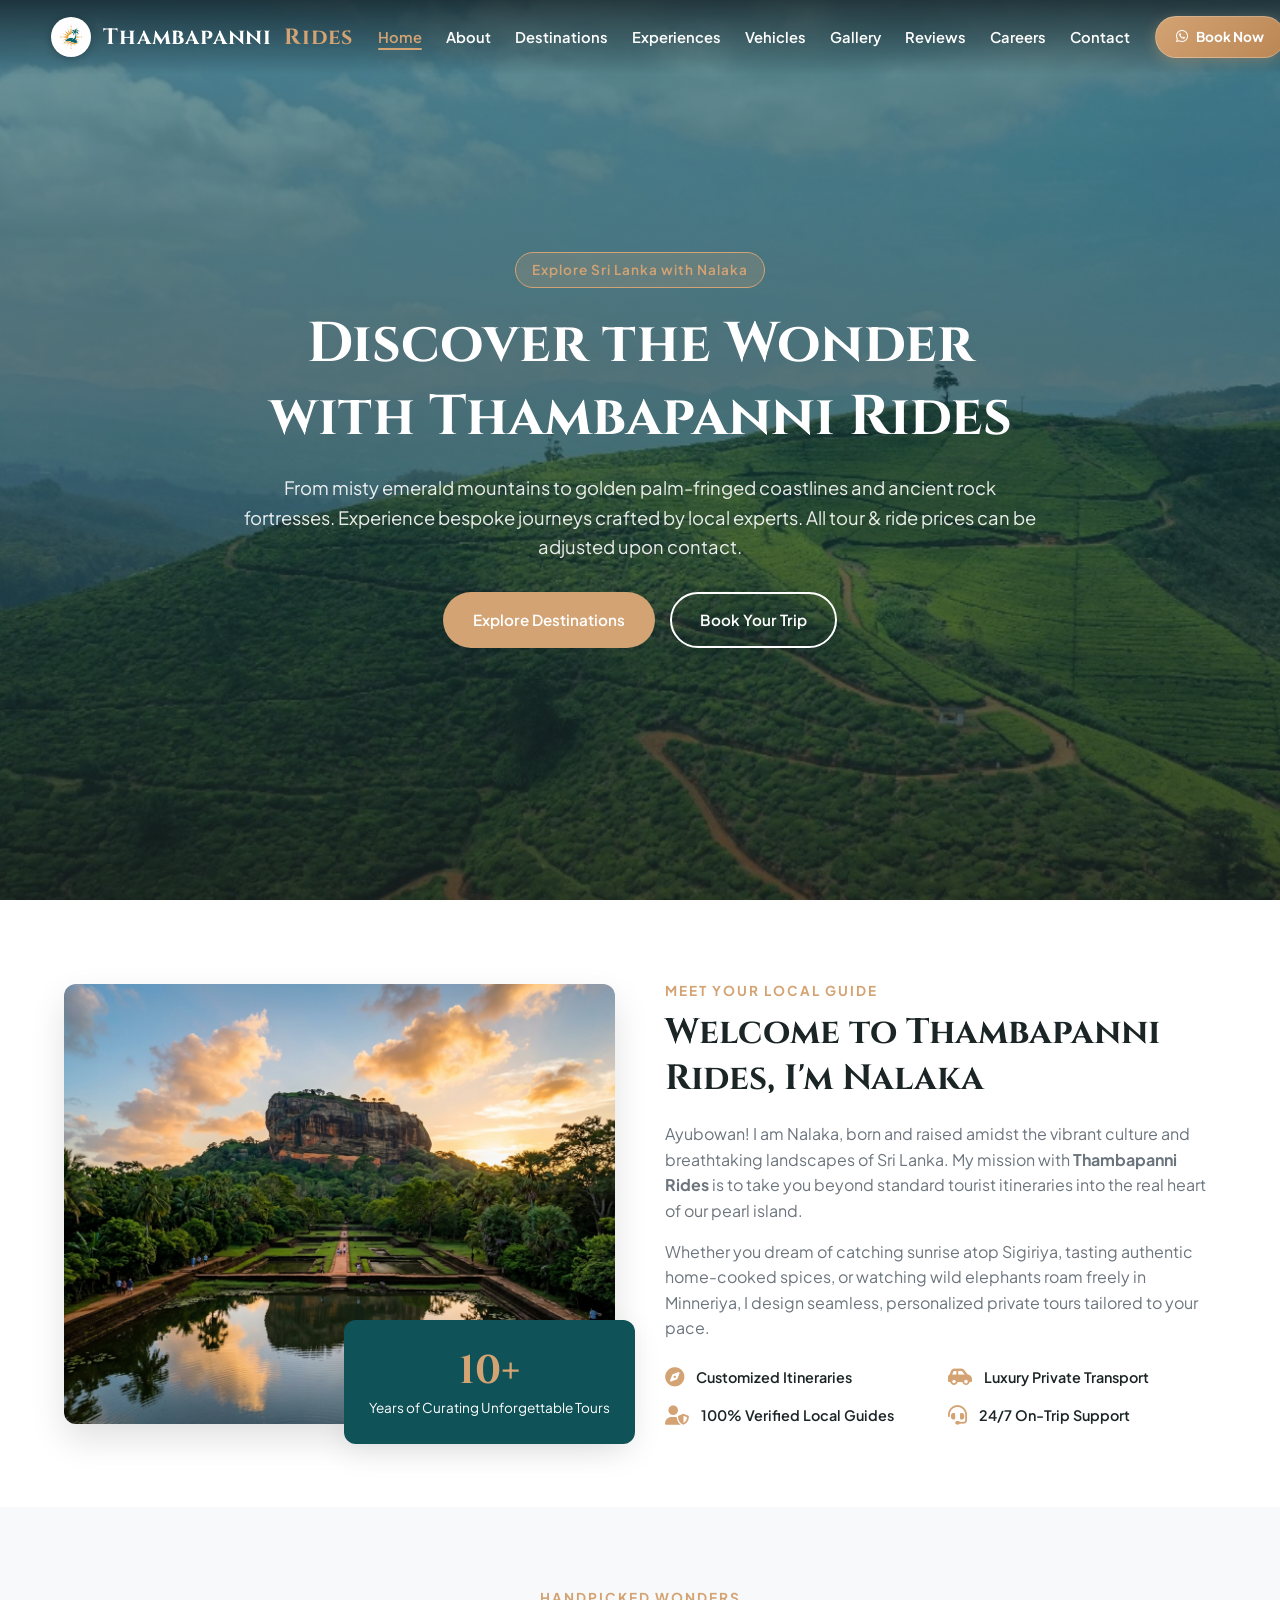
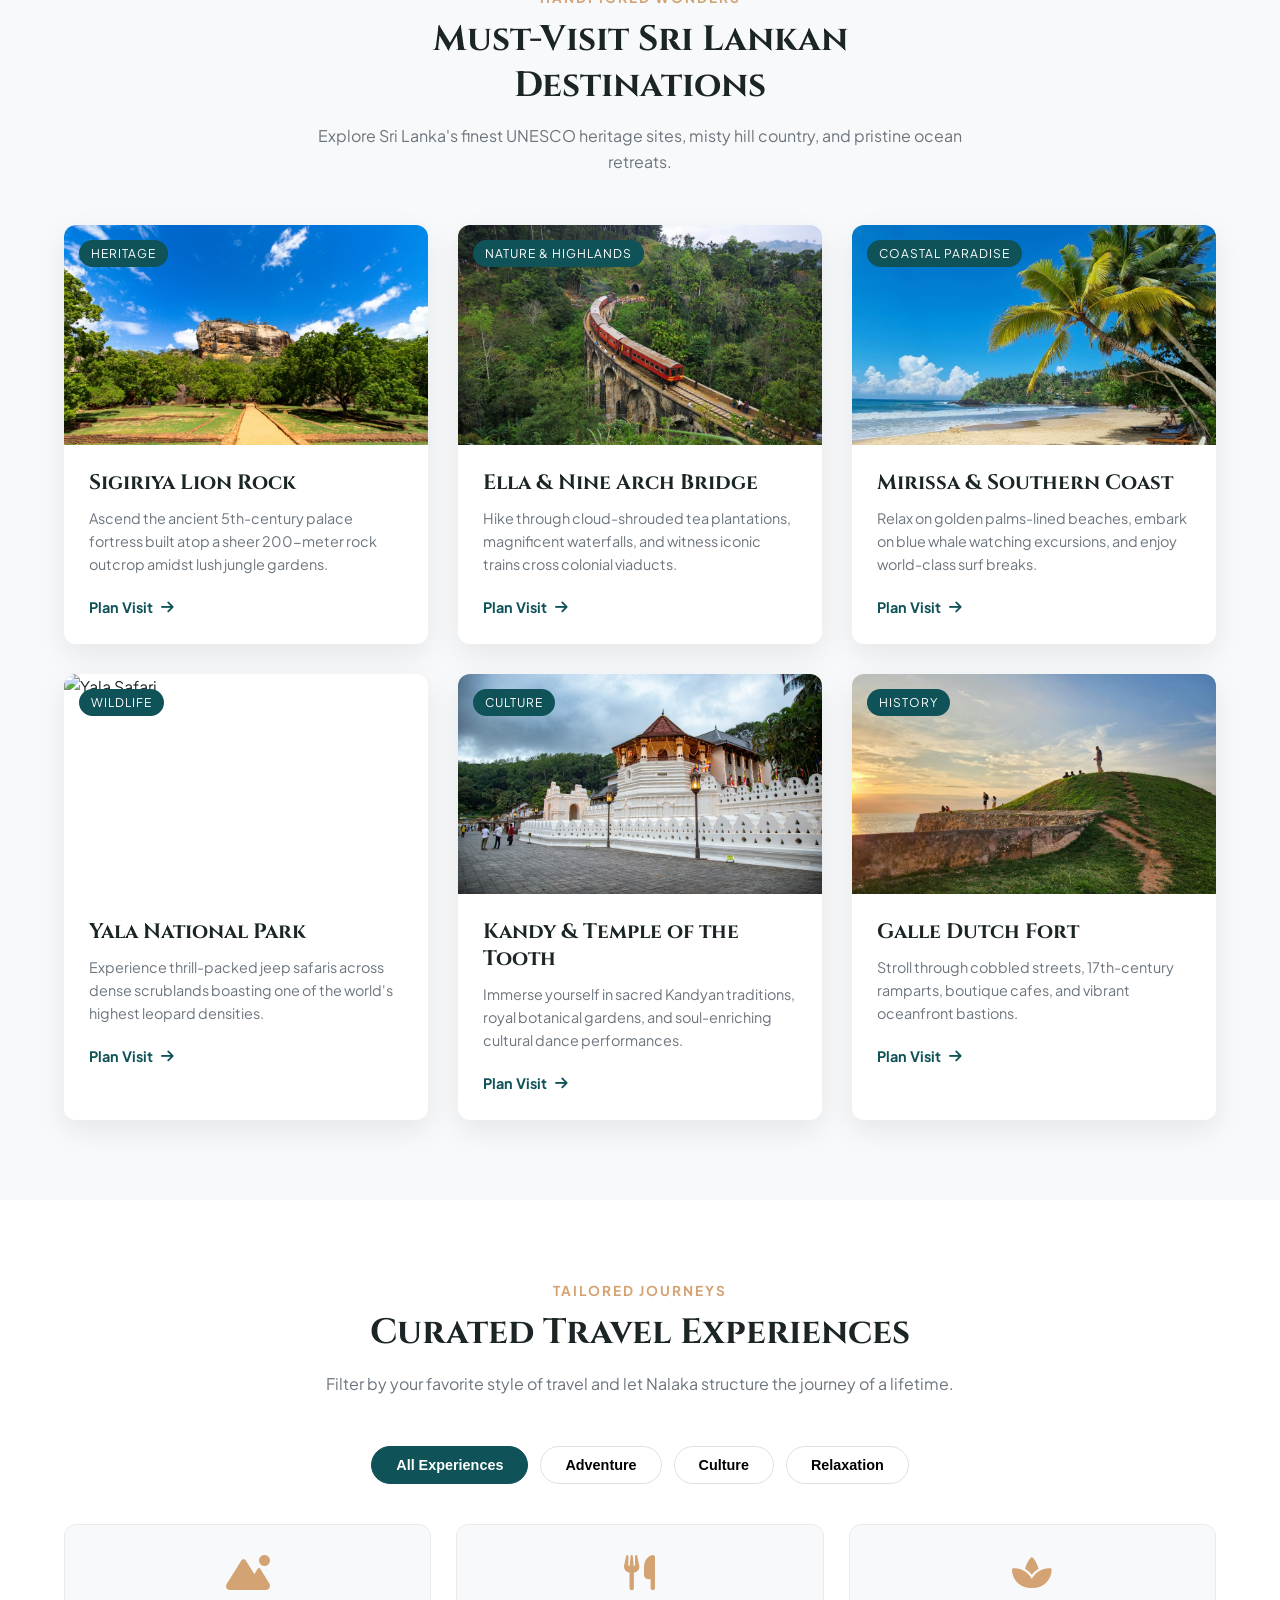
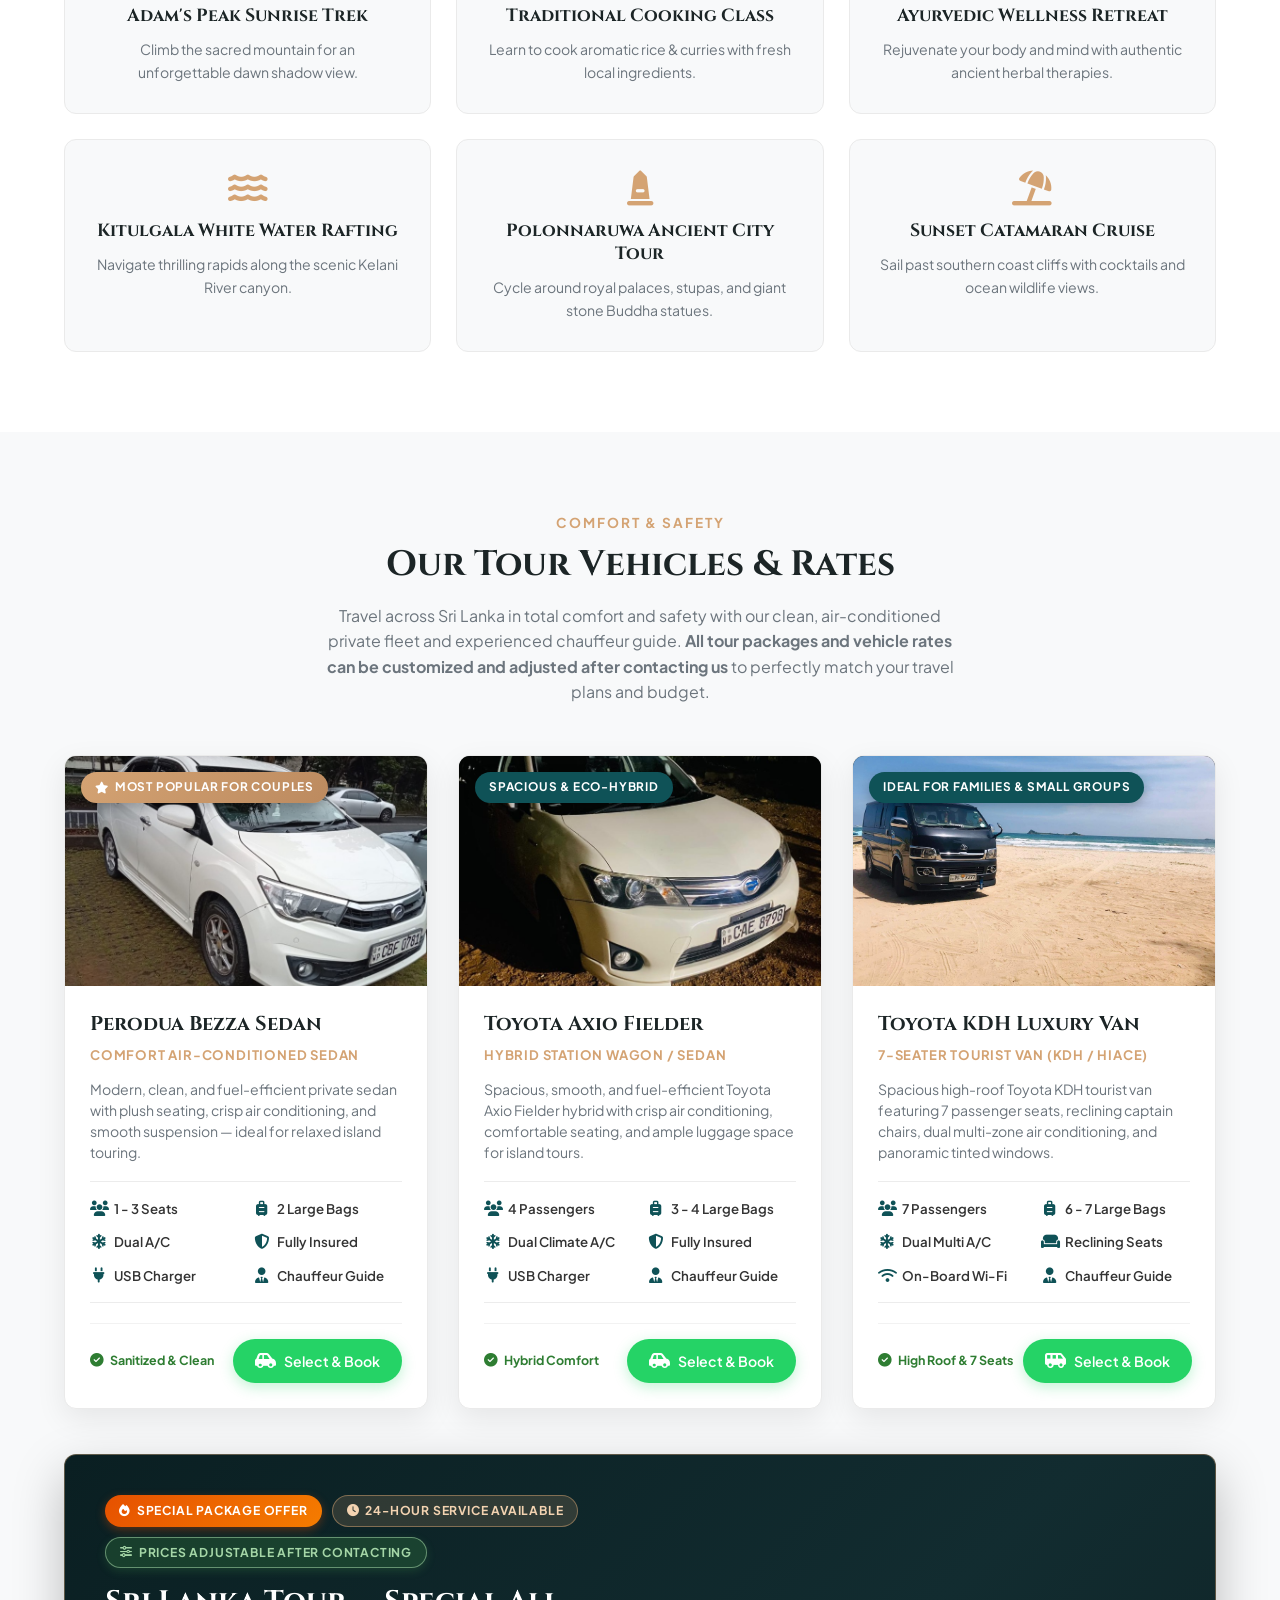
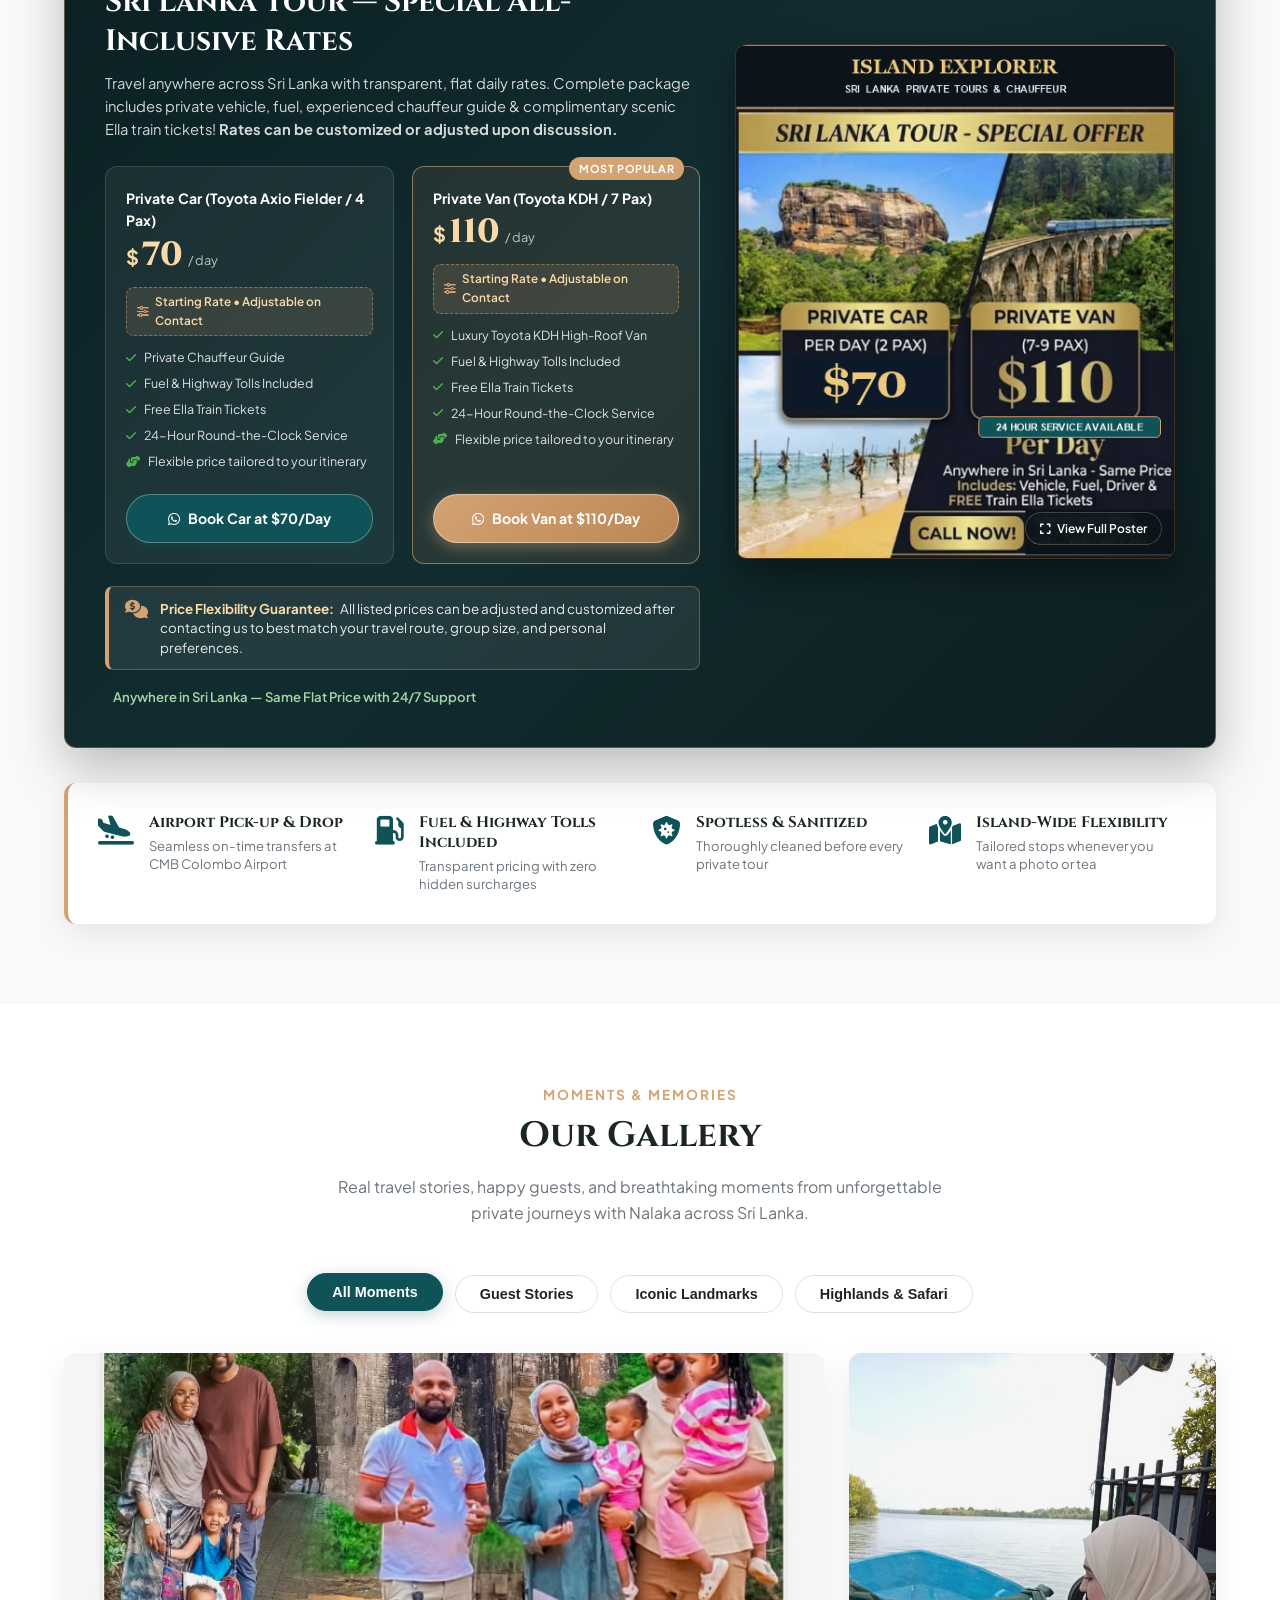
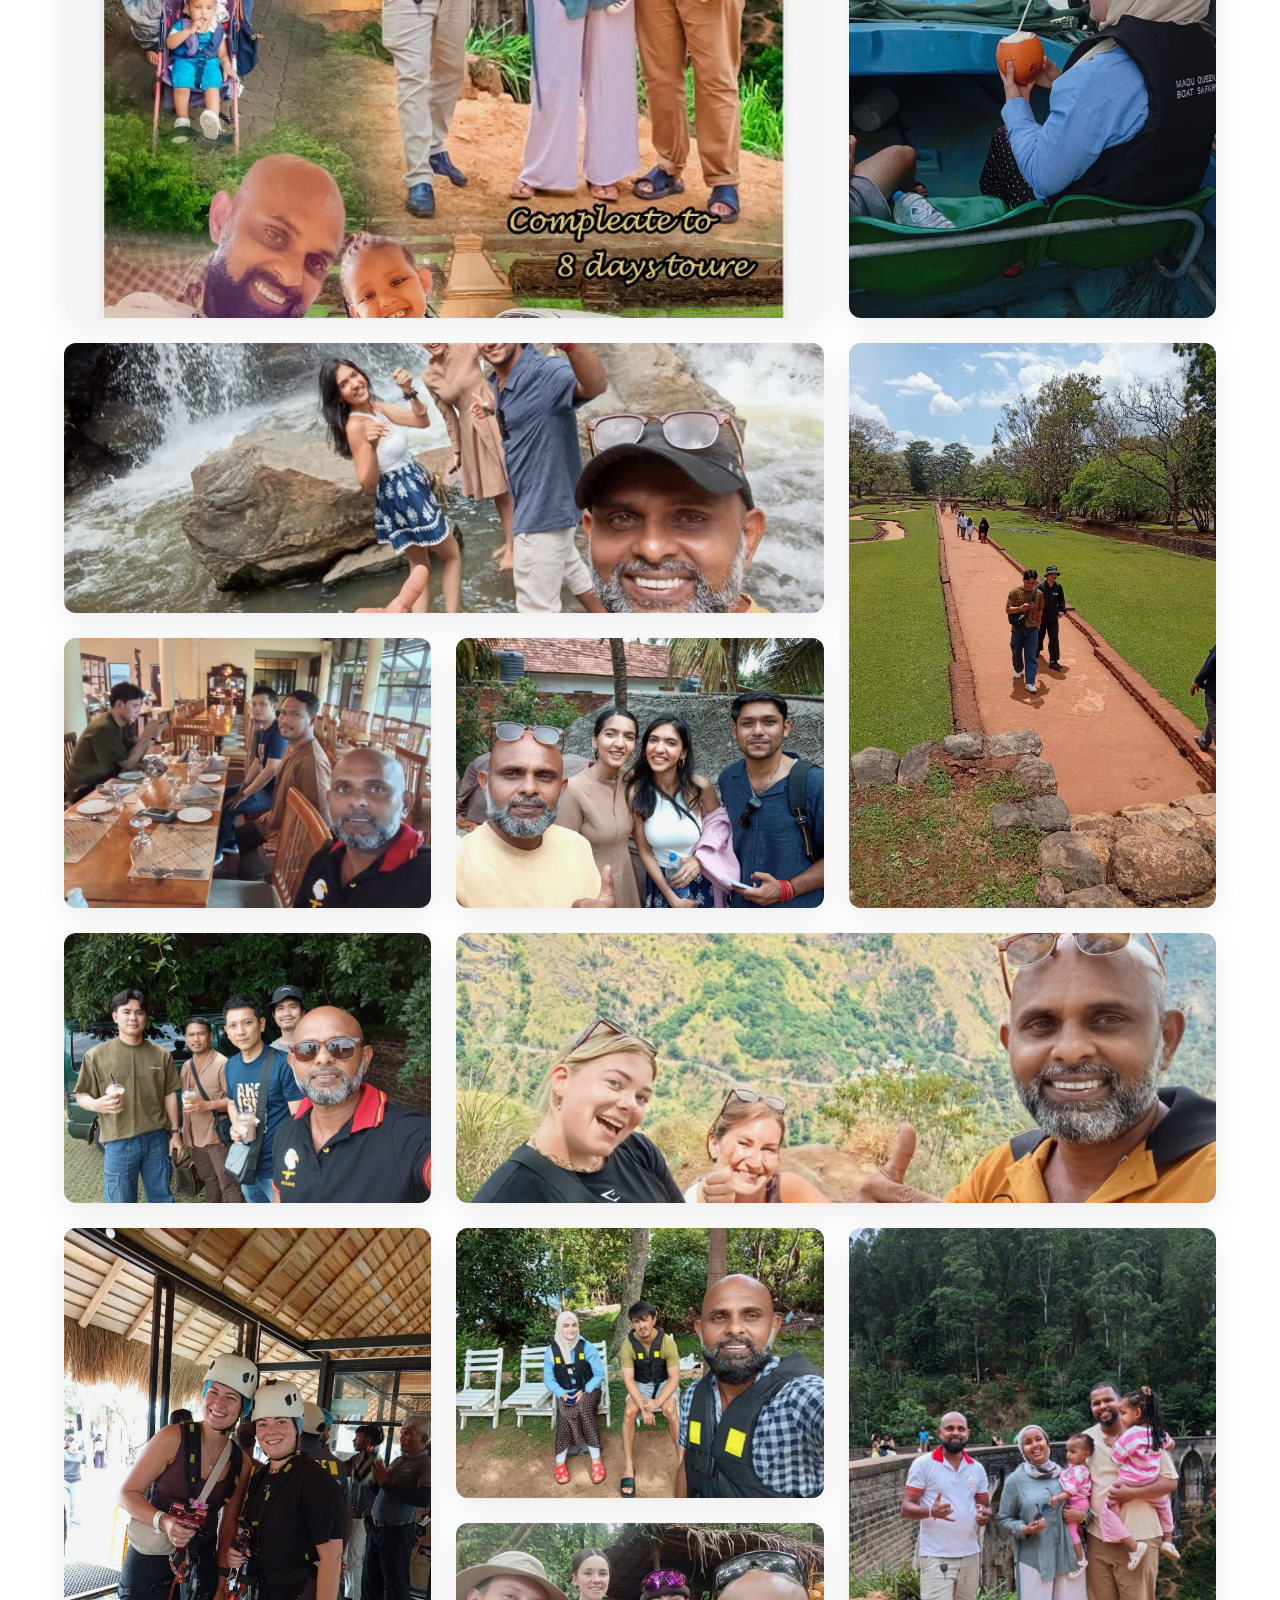
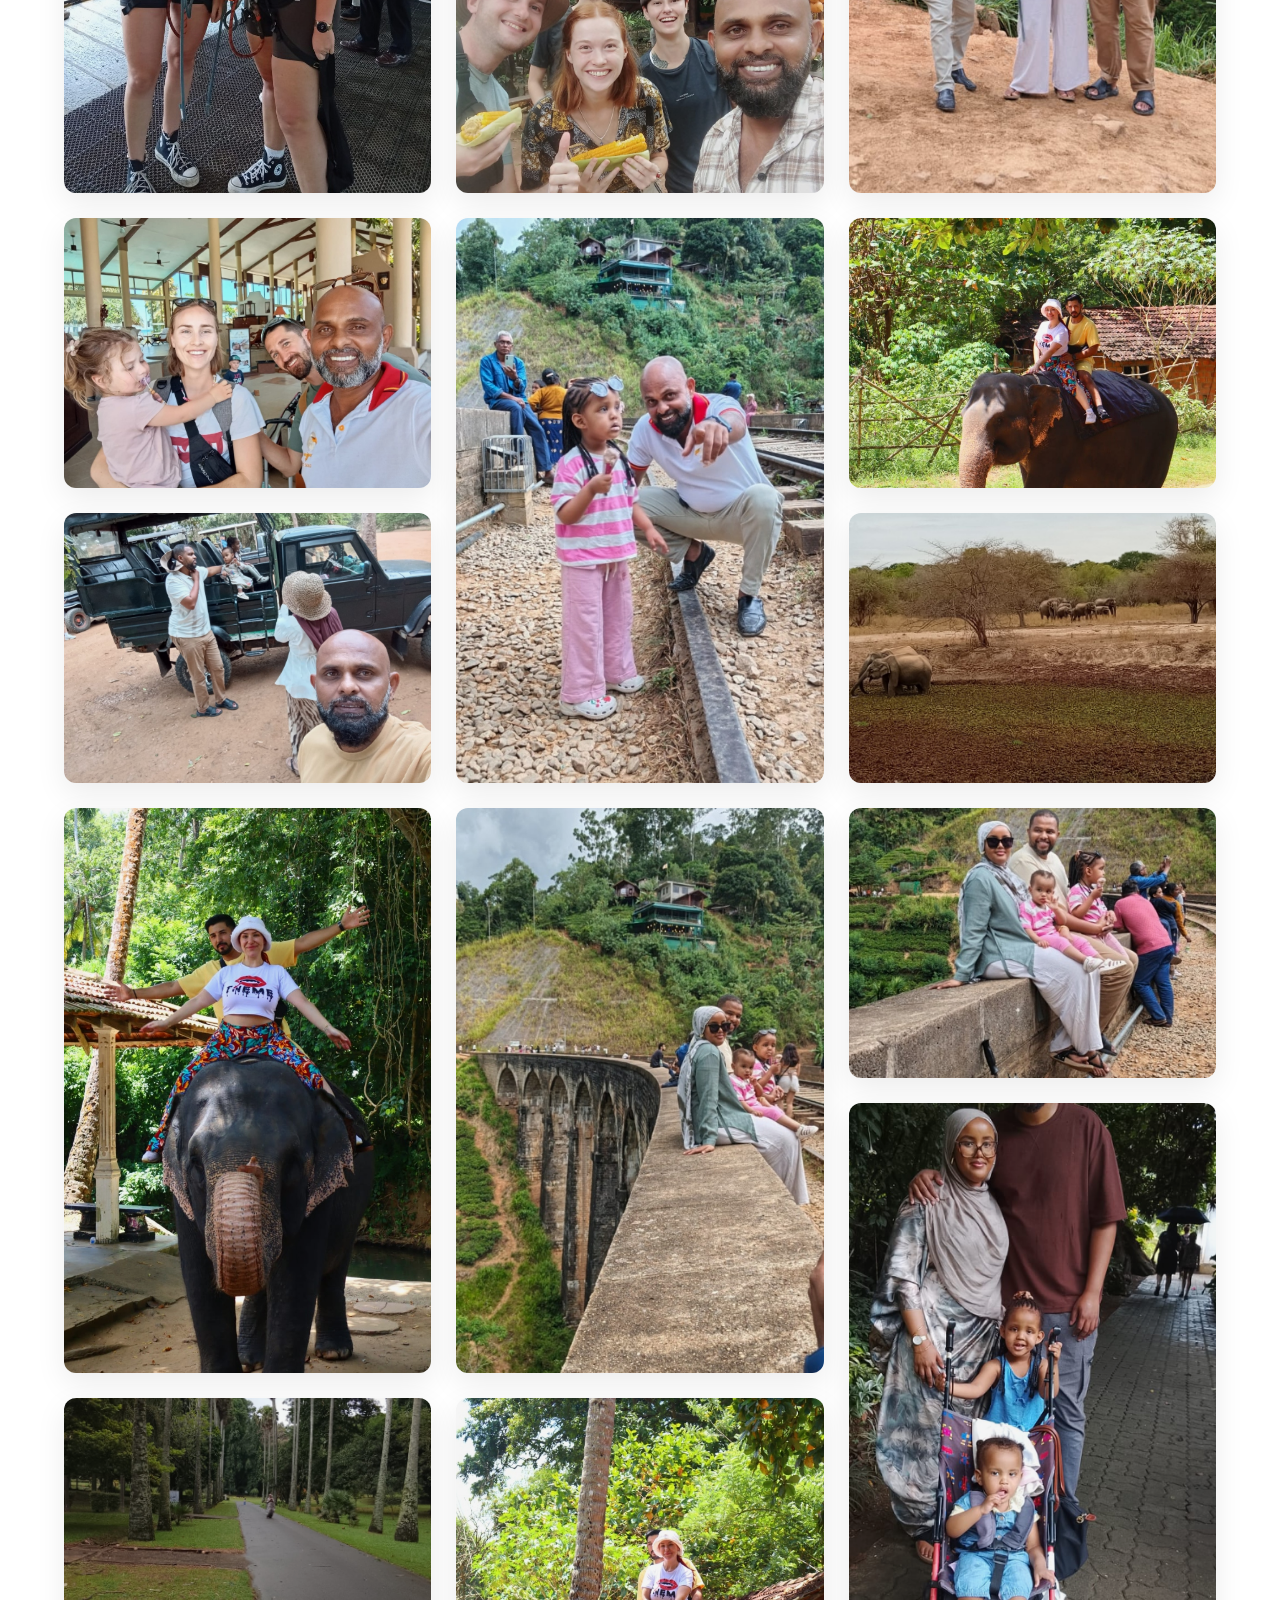
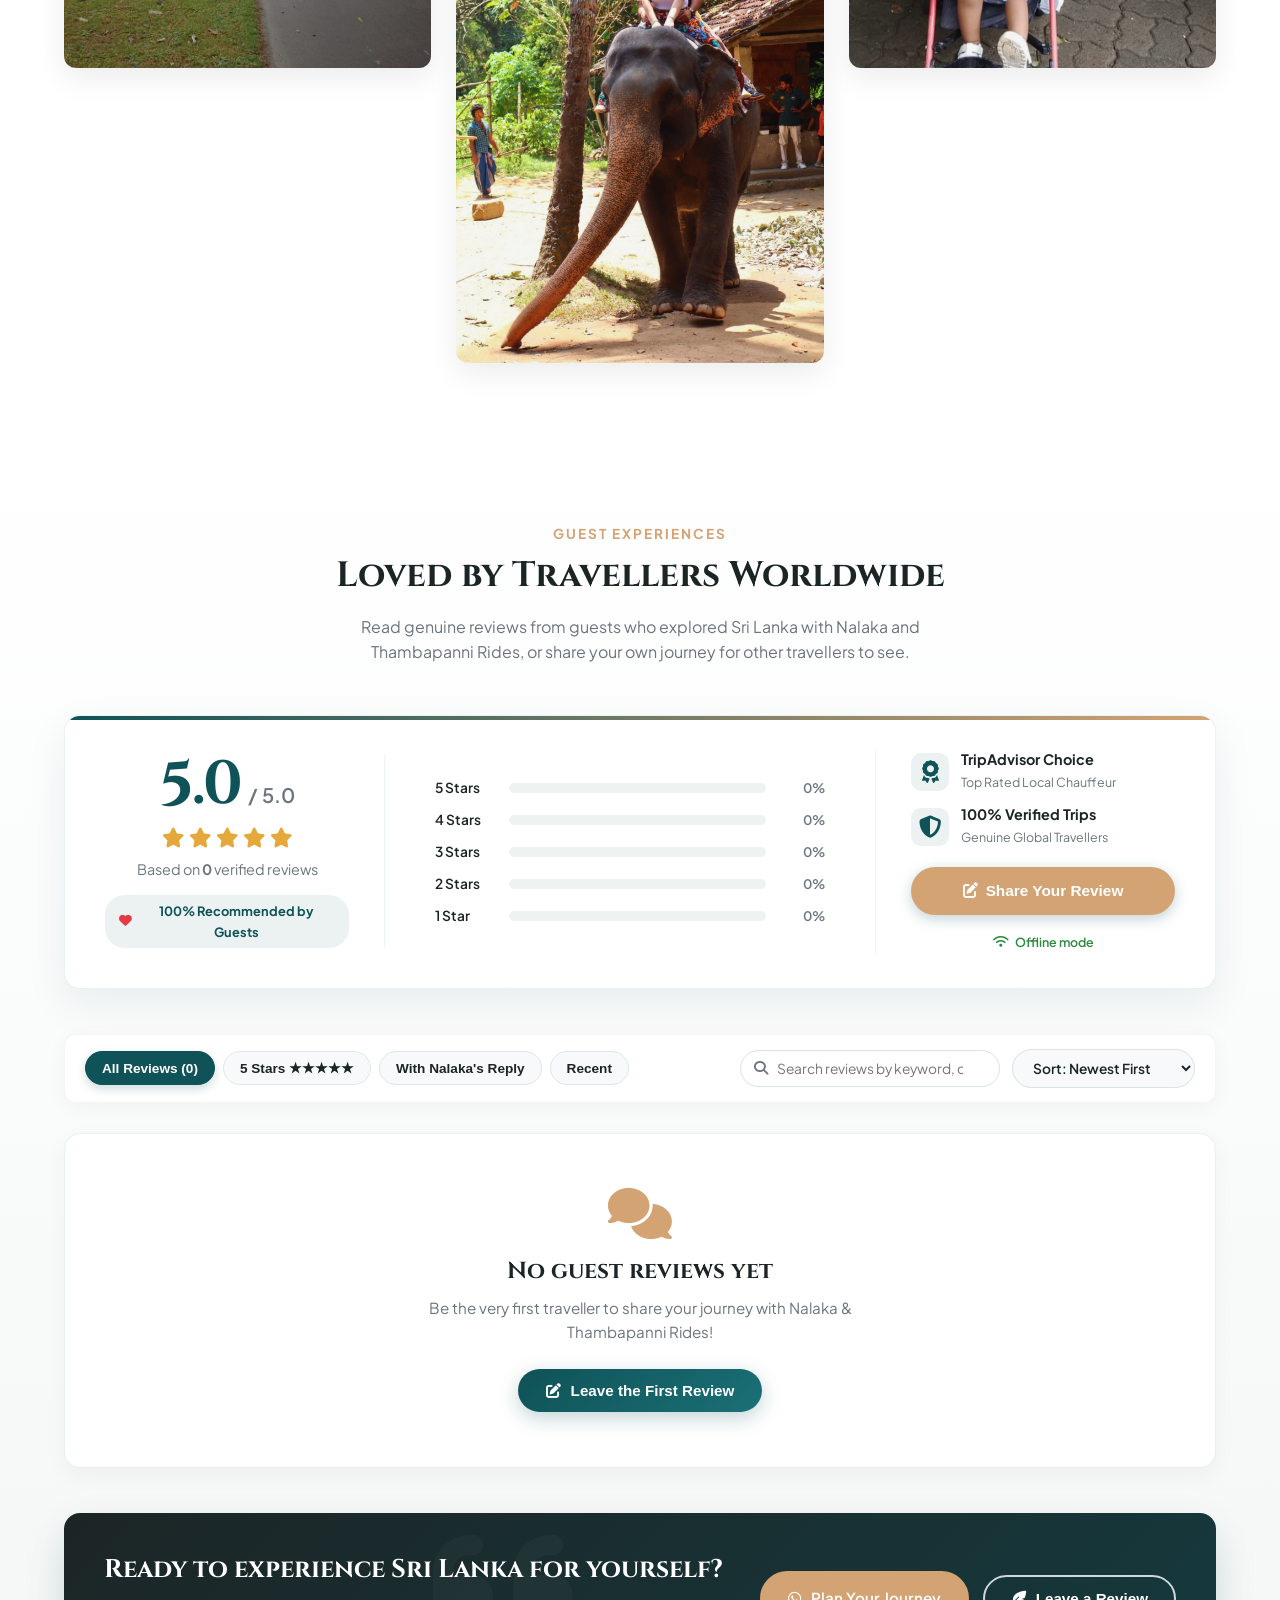
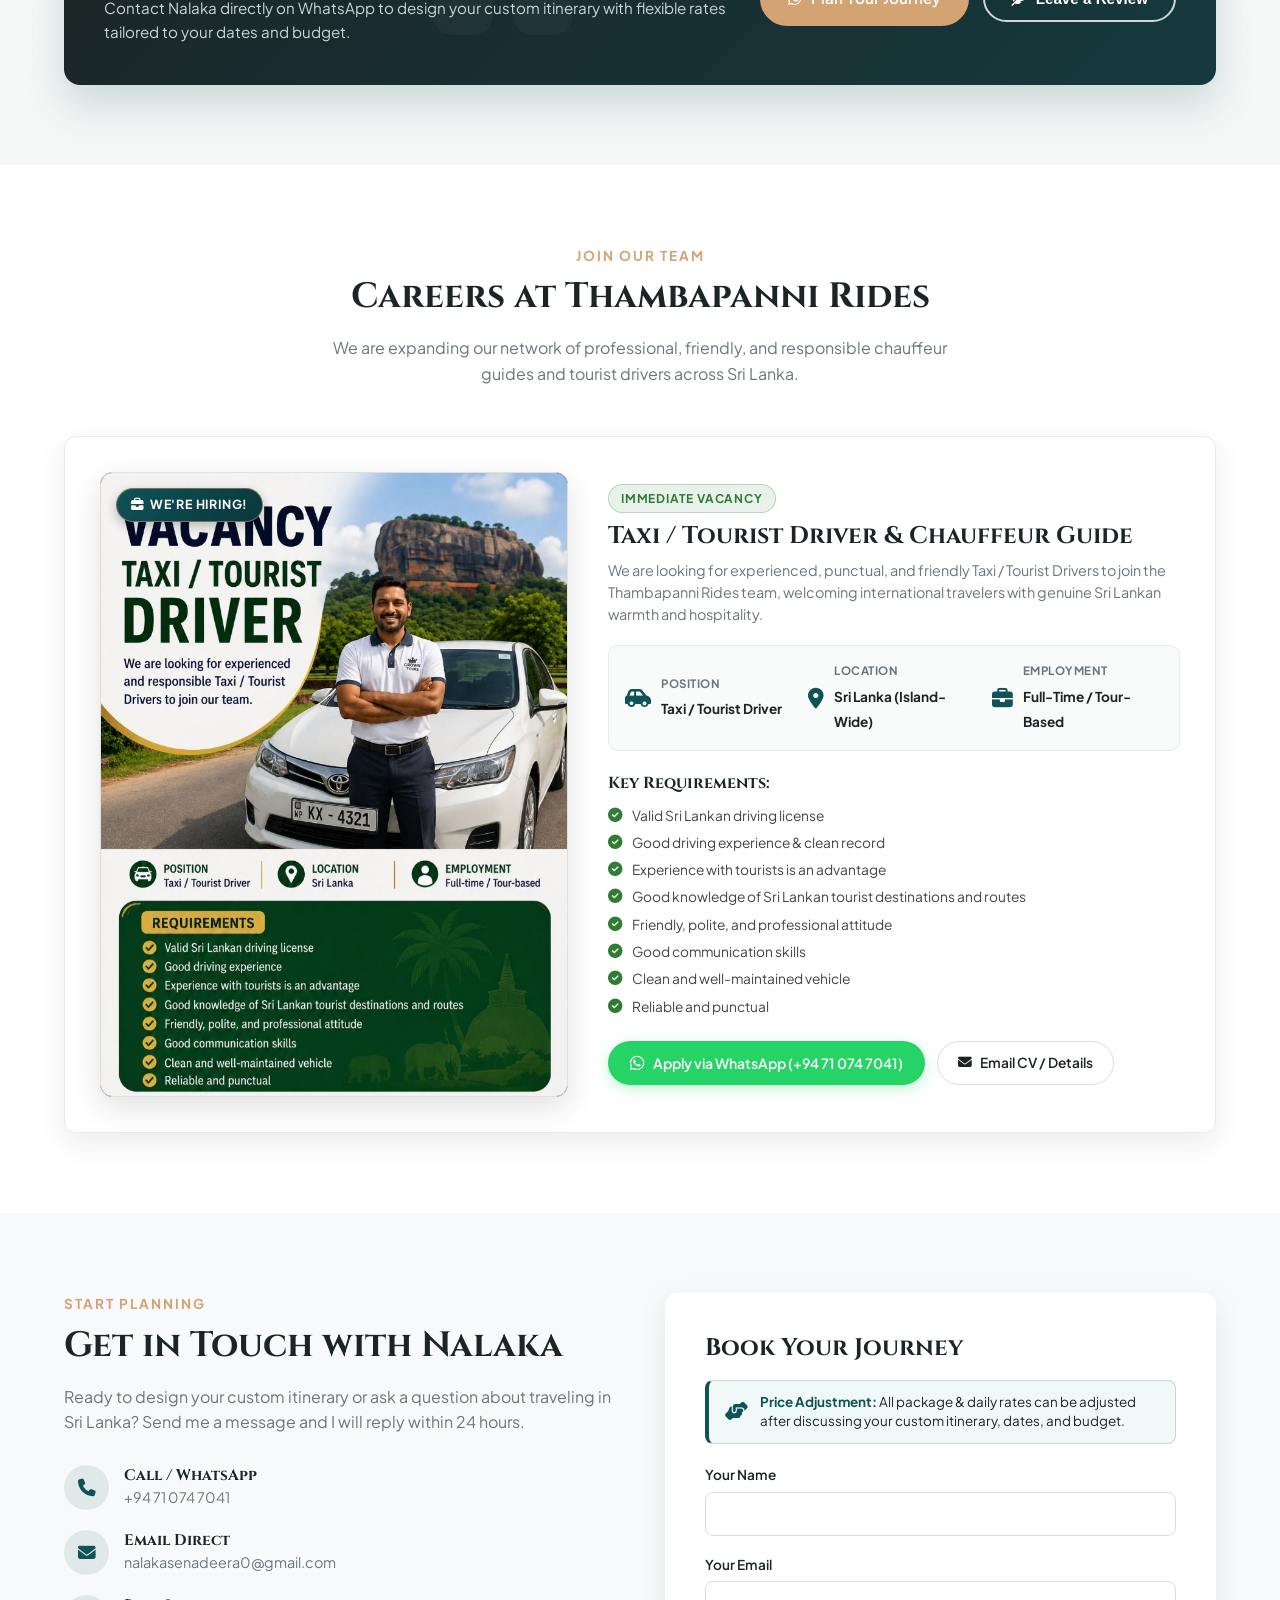
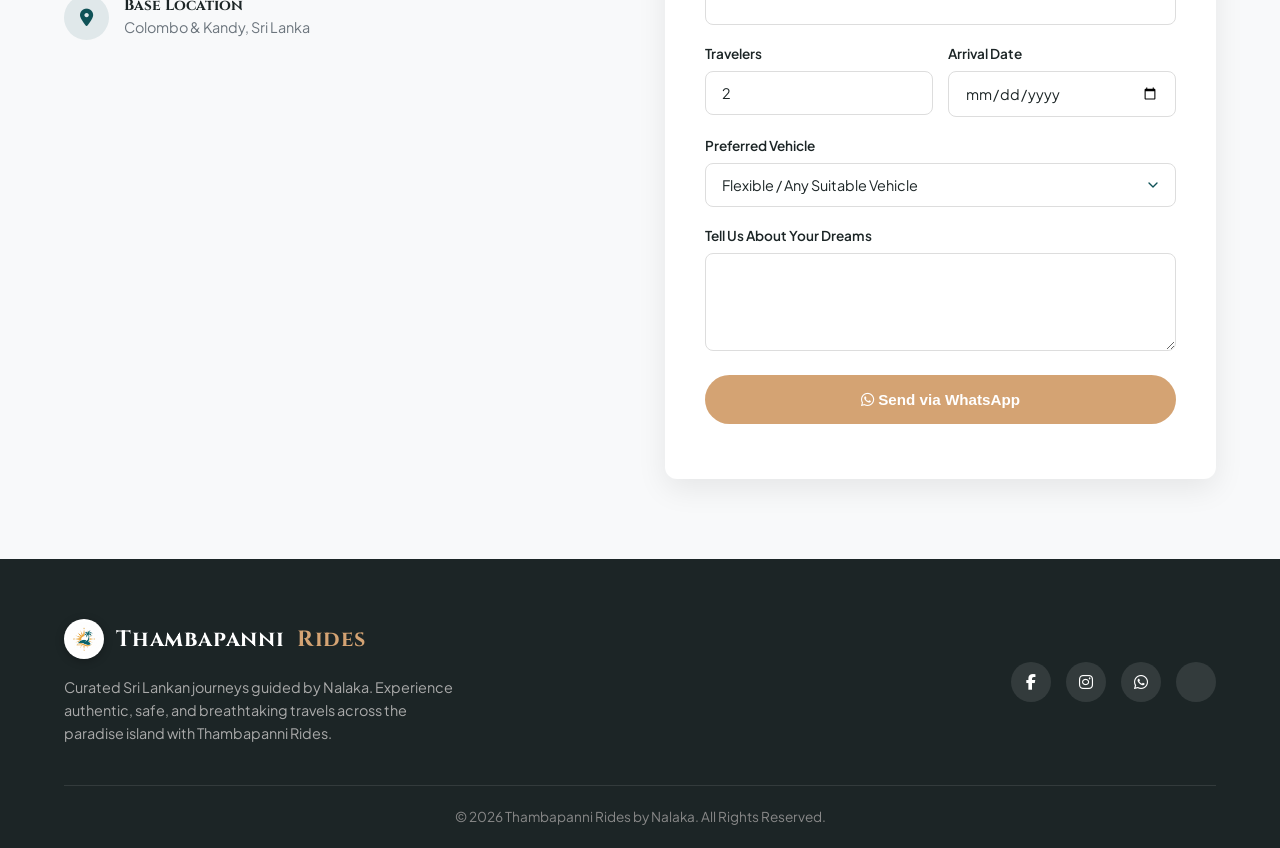
==== commit cf801ca8: "updated" ====
--- a/index.html
+++ b/index.html
@@ -992,7 +992,8 @@
             <div class="section-title">
                 <span class="sub-heading">Guest Experiences</span>
                 <h2>Loved by Travellers Worldwide</h2>
-                <p>Read genuine reviews from guests who explored Sri Lanka with Nalaka and Thambapanni Rides, or share your own journey for other travellers to see.</p>
+                <p>Read genuine reviews from guests who explored Sri Lanka with Nalaka and Thambapanni Rides, or share
+                    your own journey for other travellers to see.</p>
             </div>
 
             <!-- Reviews Overview & Rating Summary Card -->
@@ -1073,24 +1074,29 @@
                     <button type="button" class="btn btn-primary btn-write-review" id="openReviewModalBtn">
                         <i class="fa-solid fa-pen-to-square"></i> Share Your Review
                     </button>
-                    <span class="sync-status" id="cloudSyncStatus"><i class="fa-solid fa-cloud"></i> Synced live for all visitors</span>
+                    <span class="sync-status" id="cloudSyncStatus"><i class="fa-solid fa-cloud"></i> Synced live for all
+                        visitors</span>
                 </div>
             </div>
 
             <!-- Reviews Filter & Search Toolbar -->
             <div class="reviews-toolbar">
                 <div class="reviews-filter-pills" id="reviewFilterPills">
-                    <button type="button" class="review-filter-btn active" data-filter="all">All Reviews (<span id="allReviewsCount">0</span>)</button>
+                    <button type="button" class="review-filter-btn active" data-filter="all">All Reviews (<span
+                            id="allReviewsCount">0</span>)</button>
                     <button type="button" class="review-filter-btn" data-filter="5">5 Stars ★★★★★</button>
-                    <button type="button" class="review-filter-btn" data-filter="with-reply">With Nalaka's Reply</button>
+                    <button type="button" class="review-filter-btn" data-filter="with-reply">With Nalaka's
+                        Reply</button>
                     <button type="button" class="review-filter-btn" data-filter="recent">Recent</button>
                 </div>
 
                 <div class="reviews-search-sort">
                     <div class="review-search-box">
                         <i class="fa-solid fa-magnifying-glass"></i>
-                        <input type="text" id="reviewSearchInput" placeholder="Search reviews by keyword, country, or tour...">
-                        <button type="button" id="clearSearchBtn" class="clear-search-btn" style="display: none;" aria-label="Clear search">&times;</button>
+                        <input type="text" id="reviewSearchInput"
+                            placeholder="Search reviews by keyword, country, or tour...">
+                        <button type="button" id="clearSearchBtn" class="clear-search-btn" style="display: none;"
+                            aria-label="Clear search">&times;</button>
                     </div>
                     <div class="review-sort-select-wrap">
                         <select id="reviewSortSelect" aria-label="Sort Reviews">
@@ -1120,11 +1126,14 @@
                 <div class="cta-banner-content">
                     <i class="fa-solid fa-quote-left quote-watermark"></i>
                     <h3>Ready to experience Sri Lanka for yourself?</h3>
-                    <p>Contact Nalaka directly on WhatsApp to design your custom itinerary with flexible rates tailored to your dates and budget.</p>
+                    <p>Contact Nalaka directly on WhatsApp to design your custom itinerary with flexible rates tailored
+                        to your dates and budget.</p>
                 </div>
                 <div class="cta-banner-actions">
-                    <a href="#contact" class="btn btn-primary"><i class="fa-brands fa-whatsapp"></i> Plan Your Journey</a>
-                    <button type="button" class="btn btn-outline" id="openReviewModalBtn2"><i class="fa-solid fa-feather-pointed"></i> Leave a Review</button>
+                    <a href="#contact" class="btn btn-primary"><i class="fa-brands fa-whatsapp"></i> Plan Your
+                        Journey</a>
+                    <button type="button" class="btn btn-outline" id="openReviewModalBtn2"><i
+                            class="fa-solid fa-feather-pointed"></i> Leave a Review</button>
                 </div>
             </div>
         </div>
@@ -1352,46 +1361,59 @@
     <div id="reviewModal" class="review-modal" aria-hidden="true" role="dialog" aria-labelledby="reviewModalTitle">
         <div class="review-modal-overlay" id="reviewModalOverlay"></div>
         <div class="review-modal-dialog">
-            <button class="review-modal-close" id="closeReviewModalBtn" aria-label="Close review dialog">&times;</button>
+            <button class="review-modal-close" id="closeReviewModalBtn"
+                aria-label="Close review dialog">&times;</button>
 
             <!-- Form Screen -->
             <div id="reviewFormScreen">
                 <div class="review-modal-header">
                     <span class="sub-heading">Thambapanni Rides</span>
                     <h3 id="reviewModalTitle">Share Your Experience with Nalaka</h3>
-                    <p>Your honest review helps future travellers discover the wonders of Sri Lanka with peace of mind. It will be published live for everyone to see.</p>
+                    <p>Your honest review helps future travellers discover the wonders of Sri Lanka with peace of mind.
+                        It will be published live for everyone to see.</p>
                 </div>
 
                 <form id="submitReviewForm" class="review-modal-form">
                     <!-- Rating Selector -->
                     <div class="form-group rating-select-group">
-                        <label class="rating-label">How would you rate your trip? <span class="required">*</span></label>
+                        <label class="rating-label">How would you rate your trip? <span
+                                class="required">*</span></label>
                         <div class="star-rating-picker" id="starRatingPicker">
-                            <button type="button" class="star-picker-btn active" data-rating="1" aria-label="1 star"><i class="fa-solid fa-star"></i></button>
-                            <button type="button" class="star-picker-btn active" data-rating="2" aria-label="2 stars"><i class="fa-solid fa-star"></i></button>
-                            <button type="button" class="star-picker-btn active" data-rating="3" aria-label="3 stars"><i class="fa-solid fa-star"></i></button>
-                            <button type="button" class="star-picker-btn active" data-rating="4" aria-label="4 stars"><i class="fa-solid fa-star"></i></button>
-                            <button type="button" class="star-picker-btn active" data-rating="5" aria-label="5 stars"><i class="fa-solid fa-star"></i></button>
-                        </div>
-                        <span class="rating-feedback-text" id="ratingFeedbackText">5 Stars - Outstanding / Unforgettable!</span>
+                            <button type="button" class="star-picker-btn active" data-rating="1" aria-label="1 star"><i
+                                    class="fa-solid fa-star"></i></button>
+                            <button type="button" class="star-picker-btn active" data-rating="2" aria-label="2 stars"><i
+                                    class="fa-solid fa-star"></i></button>
+                            <button type="button" class="star-picker-btn active" data-rating="3" aria-label="3 stars"><i
+                                    class="fa-solid fa-star"></i></button>
+                            <button type="button" class="star-picker-btn active" data-rating="4" aria-label="4 stars"><i
+                                    class="fa-solid fa-star"></i></button>
+                            <button type="button" class="star-picker-btn active" data-rating="5" aria-label="5 stars"><i
+                                    class="fa-solid fa-star"></i></button>
+                        </div>
+                        <span class="rating-feedback-text" id="ratingFeedbackText">5 Stars - Outstanding /
+                            Unforgettable!</span>
                         <input type="hidden" id="selectedRatingValue" value="5">
                     </div>
 
                     <div class="form-group">
                         <label for="reviewAuthorName">Your Name <span class="required">*</span></label>
-                        <input type="text" id="reviewAuthorName" placeholder="Enter your name (e.g. Sarah or Mark)" required>
+                        <input type="text" id="reviewAuthorName" placeholder="Enter your name (e.g. Sarah or Mark)"
+                            required>
                     </div>
 
                     <div class="form-group">
                         <label for="reviewComment">Your Detailed Review <span class="required">*</span></label>
-                        <textarea id="reviewComment" rows="5" placeholder="Share your experience travelling with Nalaka &amp; Thambapanni Rides..." required></textarea>
+                        <textarea id="reviewComment" rows="5"
+                            placeholder="Share your experience travelling with Nalaka &amp; Thambapanni Rides..."
+                            required></textarea>
                     </div>
 
                     <div class="modal-form-actions">
                         <button type="button" class="btn btn-outline-dark" id="cancelReviewBtn">Cancel</button>
                         <button type="submit" class="btn btn-primary btn-submit-review" id="submitReviewBtn">
                             <span class="btn-text"><i class="fa-solid fa-paper-plane"></i> Publish Review</span>
-                            <span class="btn-spinner" style="display: none;"><i class="fa-solid fa-spinner fa-spin"></i> Publishing...</span>
+                            <span class="btn-spinner" style="display: none;"><i class="fa-solid fa-spinner fa-spin"></i>
+                                Publishing...</span>
                         </button>
                     </div>
                     <div id="reviewFormStatus" class="form-status"></div>
@@ -1404,12 +1426,15 @@
                     <i class="fa-solid fa-circle-check"></i>
                 </div>
                 <h3>Thank You for Your Wonderful Review!</h3>
-                <p>Your review has been successfully published live and is now visible to other travellers worldwide visiting Thambapanni Rides.</p>
+                <p>Your review has been successfully published live and is now visible to other travellers worldwide
+                    visiting Thambapanni Rides.</p>
                 <div class="success-actions">
-                    <a id="shareReviewWhatsAppBtn" href="#" target="_blank" rel="noopener noreferrer" class="btn btn-whatsapp">
+                    <a id="shareReviewWhatsAppBtn" href="#" target="_blank" rel="noopener noreferrer"
+                        class="btn btn-whatsapp">
                         <i class="fa-brands fa-whatsapp"></i> Send Copy to Nalaka on WhatsApp
                     </a>
-                    <button type="button" class="btn btn-outline-dark" id="closeSuccessModalBtn">Back to Website</button>
+                    <button type="button" class="btn btn-outline-dark" id="closeSuccessModalBtn">Back to
+                        Website</button>
                 </div>
             </div>
         </div>
